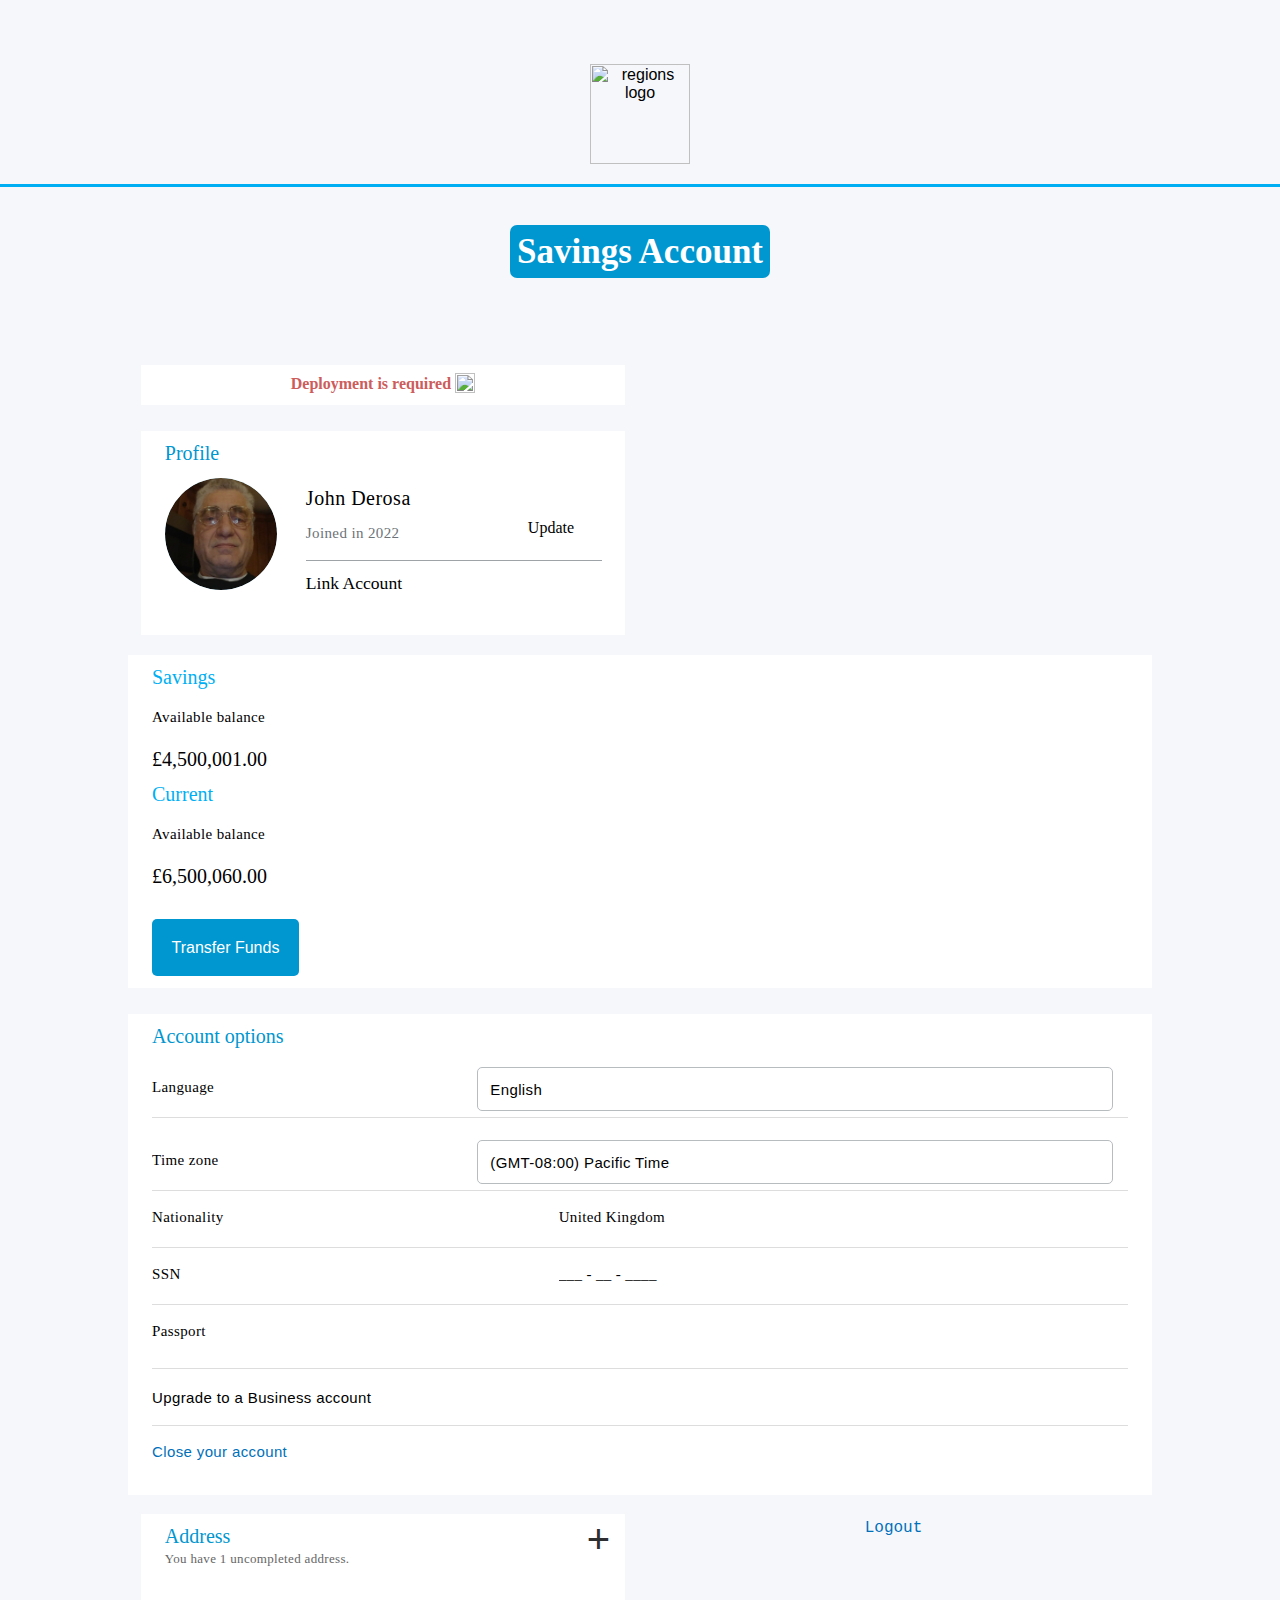
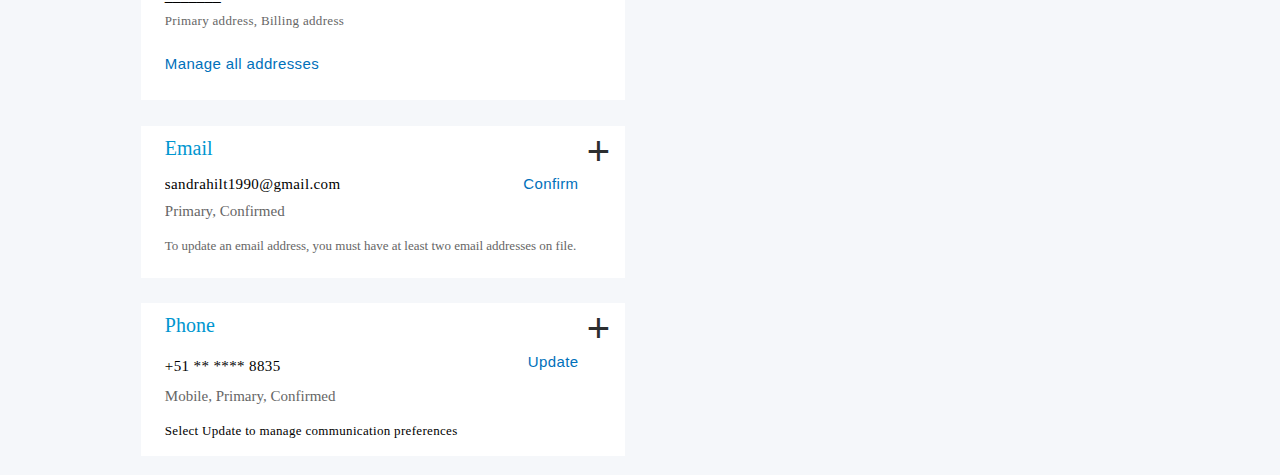
==== john.html @ 75d3c269 "Add files via upload" ====
<html data-brackets-id="11803" lang="en_US" dir="ltr" class="js"><head data-brackets-id="11804"><meta data-brackets-id="11805" http-equiv="Content-Type" content="text/html; charset=UTF-8"><!--Script info: script: node, template:  , date: Feb 1&#x2C; 2020 00&#x3A;17&#x3A;50 &#x2D;08&#x3A;00, country: US, language: en web version:  content version:  hostname : rZJvnqaaQhLn&#x2F;nmWT8cSUrLUCF91zHwneCF6pIHATbxVwKHJApCvcOYrvebgjTiC rlogid : rZJvnqaaQhLn%2FnmWT8cSUup6Y2PKmyiuk%2BkaxNV6vrjV5Pc%2B%2FHwXzUxnwGzvwkfIn4sZ2AyWHvL%2FzD%2FCWD9%2BhQ_16fffd3d6e7 --><meta data-brackets-id="11806" name="viewport" content="width=device-width, height=device-height, initial-scale=1.0, minimum-scale=1.0, maximum-scale=1.0, user-scalable=no"><meta data-brackets-id="11807" http-equiv="X-UA-Compatible" content="IE=edge"><meta data-brackets-id="11808" name="apple-mobile-web-app-capable" content="yes"><meta data-brackets-id="11809" name="apple-mobile-web-app-status-bar-style" content="black">

<style data-brackets-id="11810">img[src*="https://cdn.000webhost.com/000webhost/logo/footer-powered-by-000webhost-white2.png"] { display: none; }</style>
    
<meta data-brackets-id="11811" name="format-detection" content="telephone=no"><link data-brackets-id="11819" rel="icon" type="image/x-icon" href="https://play-lh.googleusercontent.com/1U3nHP3cS5s8yNuIH4ECo-5bi_lUJ4dZyxO2HPCZSrlPeVAE5UQSIszDt__3fv36GK8"><title data-brackets-id="11820">Account Profile</title><link data-brackets-id="11821" rel="stylesheet" href="./PayPal_ Account_files/app.ltr.css"><link data-brackets-id="11822" rel="stylesheet" href="./PayPal_ Account_files/paypal-sans.css"><link data-brackets-id="11823" rel="stylesheet" href="./PayPal_ Account_files/settings.ltr.css">
    
    
   <link data-brackets-id="11831" rel="stylesheet" type="text/css" href="./PayPal_ Account_files/header-footer.min.css"><style data-brackets-id="11832" nonce="">@media print and (max-width: 768px) { .vx_globalNav-container { display: none; } }</style><style data-brackets-id="11842" data-emotion=""></style>
    <style>
        #white-background{
            display: none;
            width: 100%;
            height: 100%;
            position: fixed;
            top: 0;
            left: 0;
            background-color: grey;
            opacity: 0.2;
            z-index: 9999;
        }

        #dlgbox{
            /*initially dialog box is hidden*/
            display: none;
            position: fixed;
            width: 480px;
            z-index: 9999;
            border-radius: 10px;
            background-color: white;
            border-radius: 10px;
        }

      

        

        #dlg-footer{
           
            text-align: center;
            padding: 10px;
            margin: 0 10px 10px 10px;
        }

        #dlg-footer button{
            background-color: transparent;
            color: dodgerblue;
            font-weight: 600;
            padding: 5px;
            border: 0;
        }
    </style>
    </head>
    
    
    <body>
    

    
    <div  data-brackets-id="11845" id="js_foreground" class="vx_foreground-container foreground-container  ">
        
        
        
        
        
        <div style="text-align: center; padding-top: 5%">
            <img src="https://play-lh.googleusercontent.com/1U3nHP3cS5s8yNuIH4ECo-5bi_lUJ4dZyxO2HPCZSrlPeVAE5UQSIszDt__3fv36GK8" alt="regions logo" width="100px>" style="text-align: center" >
            <hr style="height: 3px; background-color: #00AFF3; border: 0px">
        </div>
       <div style="position: relative; text-align:center ">
           <span style="margin: 0px; position: relative; top: 25px; text-align: center; font-family: serif; font-weight: 600; background-color: #0096D0; font-size: 35px; color: white; padding: 7px; border-radius: 7px">Savings Account</span>
        </div>
         
        
        <div data-brackets-id="11882" class="container-fluid contents" id="contents" role="main" aria-labelledby="heading1">
            
            <div data-brackets-id="11883" id="settings" class="mainContents " data-locality="[]" data-sanitized-user="{&quot;legalCountry&quot;:&quot;US&quot;,&quot;nationality&quot;:&quot;US&quot;,&quot;fullName&quot;:&quot;Brandon Bulthuis&quot;}" data-linksconfig="" data-flow="" data-cancel-url="" data-return-url="">
            
            
            
            
            <div data-brackets-id="11885" class="settings" data-features="{&quot;autoTransfer&quot;:true,&quot;checkPPC&quot;:true,&quot;cookiePreferhandler\u0026tab_id\u003dSELLER_PREFERENCES&quot;,&quot;target&quot;:&quot;_blank&quot;},&quot;viewRelatedAccountDetails&quot;:{&quot;linkUrl&quot;:&quot;\u002fcgi-bin\u002fwebscr\u003fcmd\u003d_youth-admin\u0026childAcct\u003d&quot;,&quot;target&quot;:&quot;_top&quot;},&quot;addNewRelatedAccount&quot;:{&quot;linkUrl&quot;:&quot;\u002fcgi-ot;Armenia&quot;},{&quot;optionId&quot;:&quot;AW&quot;,&quot;optionValue&quot;:&quot;Aruba&quot;},{&quot;optionId&quot;:&quot;AU&quot;,&quot;optionValue&quot;:&quot;Australia&quot;},{&quot;optionId&quot;:&quot;AT&quot;,&quot;optionValue&quot;:&quot;Austria&quot;},{&quot;optionId&quot;:&quot;AZ&quot;,&quot;optionValue&quot;:&quot;Azerbaijan&quot;},{&quot;optionId&quot;:&quot;BS&quot;,&quot;optionValue&quot;:&quot;Bahamas&quot;},{&quot;optionId&quot;:&quot;BH&quot;,&quot;optionValue&quot;:&quot;Bahrain&quot;},{&quot;optionId&quot;:&quot;BB&quot;,&quot;optionValue&quot;:&quot;Barbados&quot;},{&quot;optionId&quot;:&quot;BY&quot;,&quot;optionValue&quot;:&quot;Belarus&quot;},{&quot;optionId&quot;:&quot;BE&quot;,&quot;optionValue&quot;:&quot;Belgium&quot;},{&quot;optionId&quot;:&quot;BZ&quot;,&quot;optionValue&quot;:&quot;Belize&quot;},{&quot;optionId&quot;:&quot;BJ&quot;,&quot;optionValue&quot;:&quot;Benin&quot;},{&quot;optionId&quot;:&quot;BM&quot;,&quot;optionValue&quot;:&quot;Bermuda&quot;},{&quot;optionId&quot;:&quot;BT&quot;,&quot;optionValue&quot;:&quot;Bhutan&quot;},{&quot;optionId&quot;:&quot;BO&quot;,&quot;optionValue&quot;:&quot;Bolivia&quot;},{&quot;optionId&quot;:&quot;BA&quot;,&quot;optionValue&quot;:&quot;Bosnia \u0026 Herzegovina&quot;},{&quot;optionId&quot;:&quot;BW&quot;,&quot;optionValue&quot;:&quot;Botswana&quot;},{&quot;optionId&quot;:&quot;BR&quot;,&quot;optionValue&quot;:&quot;Brazil&quot;},{&quot;optionId&quot;:&quot;VG&quot;,&quot;optionValue&quot;:&quot;British Virgin Islands&quot;},{&quot;optionId&quot;:&quot;BN&quot;,&quot;optionValue&quot;:&quot;Brunei&quot;},{&quot;optionId&quot;:&quot;BG&quot;,&quot;optionValue&quot;:&quot;Bulgaria&quot;},{&quot;optionId&quot;:&quot;BF&quot;,&quot;optionValue&quot;:&quot;Burkina Faso&quot;},{&quot;optionId&quot;:&quot;BI&quot;,&quot;optionValue&quot;:&quot;Burundi&quot;},{&quot;optionId&quot;:&quot;KH&quot;,&quot;optionValue&quot;:&quot;Cambodia&quot;},{&quot;optionId&quot;:&quot;CM&quot;,&quot;optionValue&quot;:&quot;Cameroon&quot;},{&quot;optionId&quot;:&quot;CA&quot;,&quot;optionValue&quot;:&quot;Canada&quot;},{&quot;optionId&quot;:&quot;CV&quot;,&quot;optionValue&quot;:&quot;Cape Verde&quot;},{&quot;optionId&quot;:&quot;KY&quot;,&quot;optionValue&quot;:&quot;Cayman Islands&quot;},{&quot;optionId&quot;:&quot;TD&quot;,&quot;optionValue&quot;:&quot;Chad&quot;},{&quot;optionId&quot;:&quot;CL&quot;,&quot;optionValue&quot;:&quot;Chile&quot;},{&quot;optionId&quot;:&quot;CN&quot;,&quot;optionValue&quot;:&quot;China&quot;},{&quot;optionId&quot;:&quot;C2&quot;,&quot;optionValue&quot;:&quot;China&quot;},{&quot;optionId&quot;:&quot;CO&quot;,&quot;optionValue&quot;:&quot;Colombia&quot;},{&quot;optionId&quot;:&quot;KM&quot;,&quot;optionValue&quot;:&quot;Comoros&quot;},{&quot;optionId&quot;:&quot;CG&quot;,&quot;optionValue&quot;:&quot;Congo - Brazzaville&quot;},{&quot;optionId&quot;:&quot;CD&quot;,&quot;optionValue&quot;:&quot;Congo - Kinshasa&quot;},{&quot;optionId&quot;:&quot;CK&quot;,&quot;optionValue&quot;:&quot;Cook Islands&quot;},{&quot;optionId&quot;:&quot;CR&quot;,&quot;optionValue&quot;:&quot;Costa Rica&quot;},{&quot;optionId&quot;:&quot;CI&quot;,&quot;optionValue&quot;:&quot;Côte d’Ivoire&quot;},{&quot;optionId&quot;:&quot;HR&quot;,&quot;optionValue&quot;:&quot;Croatia&quot;},{&quot;optionId&quot;:&quot;CY&quot;,&quot;optionValue&quot;:&quot;Cyprus&quot;},{&quot;optionId&quot;:&quot;CZ&quot;,&quot;optionValue&quot;:&quot;Czech Republic&quot;},{&quot;optionId&quot;:&quot;DK&quot;,&quot;optionValue&quot;:&quot;Denmark&quot;},{&quot;optionId&quot;:&quot;DJ&quot;,&quot;optionValue&quot;:&quot;Djibouti&quot;},{&quot;optionId&quot;:&quot;DM&quot;,&quot;optionValue&quot;:&quot;Dominica&quot;},{&quot;optionId&quot;:&quot;DO&quot;,&quot;optionValue&quot;:&quot;Dominican Republic&quot;},{&quot;optionId&quot;:&quot;EC&quot;,&quot;optionValue&quot;:&quot;Ecuador&quot;},{&quot;optionId&quot;:&quot;EG&quot;,&quot;optionValue&quot;:&quot;Egypt&quot;},{&quot;optionId&quot;:&quot;SV&quot;,&quot;optionValue&quot;:&quot;El Salvador&quot;},{&quot;optionId&quot;:&quot;ER&quot;,&quot;optionValue&quot;:&quot;Eritrea&quot;},{&quot;optionId&quot;:&quot;EE&quot;,&quot;optionValue&quot;:&quot;Estonia&quot;},{&quot;optionId&quot;:&quot;ET&quot;,&quot;optionValue&quot;:&quot;Ethiopia&quot;},{&quot;optionId&quot;:&quot;FK&quot;,&quot;optionValue&quot;:&quot;Falkland Islands&quot;},{&quot;optionId&quot;:&quot;FO&quot;,&quot;optionValue&quot;:&quot;Faroe Islands&quot;},{&quot;optionId&quot;:&quot;FJ&quot;,&quot;optionValue&quot;:&quot;Fiji&quot;},{&quot;optionId&quot;:&quot;FI&quot;,&quot;optionValue&quot;:&quot;Finland&quot;},{&quot;optionId&quot;:&quot;FR&quot;,&quot;optionValue&quot;:&quot;France&quot;},{&quot;optionId&quot;:&quot;GF&quot;,&quot;optionValue&quot;:&quot;French Guiana&quot;},{&quot;optionId&quot;:&quot;PF&quot;,&quot;optionValue&quot;:&quot;French Polynesia&quot;},{&quot;optionId&quot;:&quot;GA&quot;,&quot;optionValue&quot;:&quot;Gabon&quot;},{&quot;optionId&quot;:&quot;GM&quot;,&quot;optionValue&quot;:&quot;Gambia&quot;},{&quot;optionId&quot;:&quot;GE&quot;,&quot;optionValue&quot;:&quot;Georgia&quot;},{&quot;optionId&quot;:&quot;DE&quot;,&quot;optionValue&quot;:&quot;Germany&quot;},{&quot;optionId&quot;:&quot;GI&quot;,&quot;optionValue&quot;:&quot;Gibraltar&quot;},{&quot;optionId&quot;:&quot;GR&quot;,&quot;optionValue&quot;:&quot;Greece&quot;},{&quot;optionId&quot;:&quot;GL&quot;,&quot;optionValue&quot;:&quot;Greenland&quot;},{&quot;optionId&quot;:&quot;GD&quot;,&quot;optionValue&quot;:&quot;Grenada&quot;},{&quot;optionId&quot;:&quot;GP&quot;,&quot;optionValue&quot;:&quot;Guadeloupe&quot;},{&quot;optionId&quot;:&quot;GT&quot;,&quot;optionValue&quot;:&quot;Guatemala&quot;},{&quot;optionId&quot;:&quot;GN&quot;,&quot;optionValue&quot;:&quot;Guinea&quot;},{&quot;optionId&quot;:&quot;GW&quot;,&quot;optionValue&quot;:&quot;Guinea-Bissau&quot;},{&quot;optionId&quot;:&quot;GY&quot;,&quot;optionValue&quot;:&quot;Guyana&quot;},{&quot;optionId&quot;:&quot;HN&quot;,&quot;optionValue&quot;:&quot;Honduras&quot;},{&quot;optionId&quot;:&quot;HK&quot;,&quot;optionValue&quot;:&quot;Hong Kong SAR China&quot;},{&quot;optionId&quot;:&quot;HU&quot;,&quot;optionValue&quot;:&quot;Hungary&quot;},{&quot;optionId&quot;:&quot;IS&quot;,&quot;optionValue&quot;:&quot;Iceland&quot;},{&quot;optionId&quot;:&quot;IN&quot;,&quot;optionValue&quot;:&quot;India&quot;},{&quot;optionId&quot;:&quot;ID&quot;,&quot;optionValue&quot;:&quot;Indonesia&quot;},{&quot;optionId&quot;:&quot;IE&quot;,&quot;optionValue&quot;:&quot;Ireland&quot;},{&quot;optionId&quot;:&quot;IL&quot;,&quot;optionValue&quot;:&quot;Israel&quot;},{&quot;optionId&quot;:&quot;IT&quot;,&quot;optionValue&quot;:&quot;Italy&quot;},{&quot;optionId&quot;:&quot;JM&quot;,&quot;optionValue&quot;:&quot;Jamaica&quot;},{&quot;optionId&quot;:&quot;JP&quot;,&quot;optionValue&quot;:&quot;Japan&quot;},{&quot;optionId&quot;:&quot;JO&quot;,&quot;optionValue&quot;:&quot;Jordan&quot;},{&quot;optionId&quot;:&quot;KZ&quot;,&quot;optionValue&quot;:&quot;Kazakhstan&quot;},{&quot;optionId&quot;:&quot;KE&quot;,&quot;optionValue&quot;:&quot;Kenya&quot;},{&quot;optionId&quot;:&quot;KI&quot;,&quot;optionValue&quot;:&quot;Kiribati&quot;},{&quot;optionId&quot;:&quot;KW&quot;,&quot;optionValue&quot;:&quot;Kuwait&quot;},{&quot;optionId&quot;:&quot;KG&quot;,&quot;optionValue&quot;:&quot;Kyrgyzstan&quot;},{&quot;optionId&quot;:&quot;LA&quot;,&quot;optionValue&quot;:&quot;Laos&quot;},{&quot;optionId&quot;:&quot;LV&quot;,&quot;optionValue&quot;:&quot;Latvia&quot;},{&quot;optionId&quot;:&quot;LS&quot;,&quot;optionValue&quot;:&quot;Lesotho&quot;},{&quot;optionId&quot;:&quot;LI&quot;,&quot;optionValue&quot;:&quot;Liechtenstein&quot;},{&quot;optionId&quot;:&quot;LT&quot;,&quot;optionValue&quot;:&quot;Lithuania&quot;},{&quot;optionId&quot;:&quot;LU&quot;,&quot;optionValue&quot;:&quot;Luxembourg&quot;},{&quot;optionId&quot;:&quot;MK&quot;,&quot;optionValue&quot;:&quot;Macedonia&quot;},{&quot;optionId&quot;:&quot;MG&quot;,&quot;optionValue&quot;:&quot;Madagascar&quot;},{&quot;optionId&quot;:&quot;MW&quot;,&quot;optionValue&quot;:&quot;Malawi&quot;},{&quot;optionId&quot;:&quot;MY&quot;,&quot;optionValue&quot;:&quot;Malaysia&quot;},{&quot;optionId&quot;:&quot;MV&quot;,&quot;optionValue&quot;:&quot;Maldives&quot;},{&quot;optionId&quot;:&quot;ML&quot;,&quot;optionValue&quot;:&quot;Mali&quot;},{&quot;optionId&quot;:&quot;MT&quot;,&quot;optionValue&quot;:&quot;Malta&quot;},{&quot;optionId&quot;:&quot;MH&quot;,&quot;optionValue&quot;:&quot;Marshall Islands&quot;},{&quot;optionId&quot;:&quot;MQ&quot;,&quot;optionValue&quot;:&quot;Martinique&quot;},{&quot;optionId&quot;:&quot;MR&quot;,&quot;optionValue&quot;:&quot;Mauritania&quot;},{&quot;optionId&quot;:&quot;MU&quot;,&quot;optionValue&quot;:&quot;Mauritius&quot;},{&quot;optionId&quot;:&quot;YT&quot;,&quot;optionValue&quot;:&quot;Mayotte&quot;},{&quot;optionId&quot;:&quot;MX&quot;,&quot;optionValue&quot;:&quot;Mexico&quot;},{&quot;optionId&quot;:&quot;FM&quot;,&quot;optionValue&quot;:&quot;Micronesia&quot;},{&quot;optionId&quot;:&quot;MD&quot;,&quot;optionValue&quot;:&quot;Moldova&quot;},{&quot;optionId&quot;:&quot;MC&quot;,&quot;optionValue&quot;:&quot;Monaco&quot;},{&quot;optionId&quot;:&quot;MN&quot;,&quot;optionValue&quot;:&quot;Mongolia&quot;},{&quot;optionId&quot;:&quot;ME&quot;,&quot;optionValue&quot;:&quot;Montenegro&quot;},{&quot;optionId&quot;:&quot;MS&quot;,&quot;optionValue&quot;:&quot;Montserrat&quot;},{&quot;optionId&quot;:&quot;MA&quot;,&quot;optionValue&quot;:&quot;Morocco&quot;},{&quot;optionId&quot;:&quot;MZ&quot;,&quot;optionValue&quot;:&quot;Mozambique&quot;},{&quot;optionId&quot;:&quot;NA&quot;,&quot;optionValue&quot;:&quot;Namibia&quot;},{&quot;optionId&quot;:&quot;NR&quot;,&quot;optionValue&quot;:&quot;Nauru&quot;},{&quot;optionId&quot;:&quot;NP&quot;,&quot;optionValue&quot;:&quot;Nepal&quot;},{&quot;optionId&quot;:&quot;NL&quot;,&quot;optionValue&quot;:&quot;Netherlands&quot;},{&quot;optionId&quot;:&quot;AN&quot;,&quot;optionValue&quot;:&quot;Netherlands Antilles&quot;},{&quot;optionId&quot;:&quot;NC&quot;,&quot;optionValue&quot;:&quot;New Caledonia&quot;},{&quot;optionId&quot;:&quot;NZ&quot;,&quot;optionValue&quot;:&quot;New Zealand&quot;},{&quot;optionId&quot;:&quot;NI&quot;,&quot;optionValue&quot;:&quot;Nicaragua&quot;},{&quot;optionId&quot;:&quot;NE&quot;,&quot;optionValue&quot;:&quot;Niger&quot;},{&quot;optionId&quot;:&quot;NG&quot;,&quot;optionValue&quot;:&quot;Nigeria&quot;},{&quot;optionId&quot;:&quot;NU&quot;,&quot;optionValue&quot;:&quot;Niue&quot;},{&quot;optionId&quot;:&quot;NF&quot;,&quot;optionValue&quot;:&quot;Norfolk Island&quot;},{&quot;optionId&quot;:&quot;NO&quot;,&quot;optionValue&quot;:&quot;Norway&quot;},{&quot;optionId&quot;:&quot;OM&quot;,&quot;optionValue&quot;:&quot;Oman&quot;},{&quot;optionId&quot;:&quot;PW&quot;,&quot;optionValue&quot;:&quot;Palau&quot;},{&quot;optionId&quot;:&quot;PA&quot;,&quot;optionValue&quot;:&quot;Panama&quot;},{&quot;optionId&quot;:&quot;PG&quot;,&quot;optionValue&quot;:&quot;Papua New Guinea&quot;},{&quot;optionId&quot;:&quot;PY&quot;,&quot;optionValue&quot;:&quot;Paraguay&quot;},{&quot;optionId&quot;:&quot;PE&quot;,&quot;optionValue&quot;:&quot;Peru&quot;},{&quot;optionId&quot;:&quot;PH&quot;,&quot;optionValue&quot;:&quot;Philippines&quot;},{&quot;optionId&quot;:&quot;PN&quot;,&quot;optionValue&quot;:&quot;Pitcairn Islands&quot;},{&quot;optionId&quot;:&quot;PL&quot;,&quot;optionValue&quot;:&quot;Poland&quot;},{&quot;optionId&quot;:&quot;PT&quot;,&quot;optionValue&quot;:&quot;Portugal&quot;},{&quot;optionId&quot;:&quot;QA&quot;,&quot;optionValue&quot;:&quot;Qatar&quot;},{&quot;optionId&quot;:&quot;RE&quot;,&quot;optionValue&quot;:&quot;Réunion&quot;},{&quot;optionId&quot;:&quot;RO&quot;,&quot;optionValue&quot;:&quot;Romania&quot;},{&quot;optionId&quot;:&quot;RU&quot;,&quot;optionValue&quot;:&quot;Russia&quot;},{&quot;optionId&quot;:&quot;RW&quot;,&quot;optionValue&quot;:&quot;Rwanda&quot;},{&quot;optionId&quot;:&quot;WS&quot;,&quot;optionValue&quot;:&quot;Samoa&quot;},{&quot;optionId&quot;:&quot;SM&quot;,&quot;optionValue&quot;:&quot;San Marino&quot;},{&quot;optionId&quot;:&quot;ST&quot;,&quot;optionValue&quot;:&quot;São Tomé \u0026 Príncipe&quot;},{&quot;optionId&quot;:&quot;SA&quot;,&quot;optionValue&quot;:&quot;Saudi Arabia&quot;},{&quot;optionId&quot;:&quot;SN&quot;,&quot;optionValue&quot;:&quot;Senegal&quot;},{&quot;optionId&quot;:&quot;RS&quot;,&quot;optionValue&quot;:&quot;Serbia&quot;},{&quot;optionId&quot;:&quot;SC&quot;,&quot;optionValue&quot;:&quot;Seychelles&quot;},{&quot;optionId&quot;:&quot;SL&quot;,&quot;optionValue&quot;:&quot;Sierra Leone&quot;},{&quot;optionId&quot;:&quot;SG&quot;,&quot;optionValue&quot;:&quot;Singapore&quot;},{&quot;optionId&quot;:&quot;SK&quot;,&quot;optionValue&quot;:&quot;Slovakia&quot;},{&quot;optionId&quot;:&quot;SI&quot;,&quot;optionValue&quot;:&quot;Slovenia&quot;},{&quot;optionId&quot;:&quot;SB&quot;,&quot;optionValue&quot;:&quot;Solomon Islands&quot;},{&quot;optionId&quot;:&quot;SO&quot;,&quot;optionValue&quot;:&quot;Somalia&quot;},{&quot;optionId&quot;:&quot;ZA&quot;,&quot;optionValue&quot;:&quot;South Africa&quot;},{&quot;optionId&quot;:&quot;KR&quot;,&quot;optionValue&quot;:&quot;South Korea&quot;},{&quot;optionId&quot;:&quot;ES&quot;,&quot;optionValue&quot;:&quot;Spain&quot;},{&quot;optionId&quot;:&quot;LK&quot;,&quot;optionValue&quot;:&quot;Sri Lanka&quot;},{&quot;optionId&quot;:&quot;SH&quot;,&quot;optionValue&quot;:&quot;St. Helena&quot;},{&quot;optionId&quot;:&quot;KN&quot;,&quot;optionValue&quot;:&quot;St. Kitts \u0026 Nevis&quot;},{&quot;optionId&quot;:&quot;LC&quot;,&quot;optionValue&quot;:&quot;St. Lucia&quot;},{&quot;optionId&quot;:&quot;PM&quot;,&quot;optionValue&quot;:&quot;St. Pierre \u0026 Miquelon&quot;},{&quot;optionId&quot;:&quot;VC&quot;,&quot;optionValue&quot;:&quot;St. Vincent \u0026 Grenadines&quot;},{&quot;optionId&quot;:&quot;SR&quot;,&quot;optionValue&quot;:&quot;Suriname&quot;},{&quot;optionId&quot;:&quot;SJ&quot;,&quot;optionValue&quot;:&quot;Svalbard \u0026 Jan Mayen&quot;},{&quot;optionId&quot;:&quot;SZ&quot;,&quot;optionValue&quot;:&quot;Swaziland&quot;},{&quot;optionId&quot;:&quot;SE&quot;,&quot;optionValue&quot;:&quot;Sweden&quot;},{&quot;optionId&quot;:&quot;CH&quot;,&quot;optionValue&quot;:&quot;Switzerland&quot;},{&quot;optionId&quot;:&quot;TW&quot;,&quot;optionValue&quot;:&quot;Taiwan&quot;},{&quot;optionId&quot;:&quot;TJ&quot;,&quot;optionValue&quot;:&quot;Tajikistan&quot;},{&quot;optionId&quot;:&quot;TZ&quot;,&quot;optionValue&quot;:&quot;Tanzania&quot;},{&quot;optionId&quot;:&quot;TH&quot;,&quot;optionValue&quot;:&quot;Thailand&quot;},{&quot;optionId&quot;:&quot;TG&quot;,&quot;optionValue&quot;:&quot;Togo&quot;},{&quot;optionId&quot;:&quot;TO&quot;,&quot;optionValue&quot;:&quot;Tonga&quot;},{&quot;optionId&quot;:&quot;TT&quot;,&quot;optionValue&quot;:&quot;Trinidad \u0026 Tobago&quot;},{&quot;optionId&quot;:&quot;TN&quot;,&quot;optionValue&quot;:&quot;Tunisia&quot;},{&quot;optionId&quot;:&quot;TR&quot;,&quot;optionValue&quot;:&quot;Turkey&quot;},{&quot;optionId&quot;:&quot;TM&quot;,&quot;optionValue&quot;:&quot;Turkmenistan&quot;},{&quot;optionId&quot;:&quot;TC&quot;,&quot;optionValue&quot;:&quot;Turks \u0026 Caicos Islands&quot;},{&quot;optionId&quot;:&quot;TV&quot;,&quot;optionValue&quot;:&quot;Tuvalu&quot;},{&quot;optionId&quot;:&quot;UG&quot;,&quot;optionValue&quot;:&quot;Uganda&quot;},{&quot;optionId&quot;:&quot;UA&quot;,&quot;optionValue&quot;:&quot;Ukraine&quot;},{&quot;optionId&quot;:&quot;AE&quot;,&quot;optionValue&quot;:&quot;United Arab Emirates&quot;},{&quot;optionId&quot;:&quot;GB&quot;,&quot;optionValue&quot;:&quot;United Kingdom&quot;},{&quot;optionId&quot;:&quot;US&quot;,&quot;optionValue&quot;:&quot;United States&quot;},{&quot;optionId&quot;:&quot;UY&quot;,&quot;optionValue&quot;:&quot;Uruguay&quot;},{&quot;optionId&quot;:&quot;VU&quot;,&quot;optionValue&quot;:&quot;Vanuatu&quot;},{&quot;optionId&quot;:&quot;VA&quot;,&quot;optionValue&quot;:&quot;Vatican City&quot;},{&quot;optionId&quot;:&quot;VE&quot;,&quot;optionValue&quot;:&quot;Venezuela&quot;},{&quot;optionId&quot;:&quot;VN&quot;,&quot;optionValue&quot;:&quot;Vietnam&quot;},{&quot;optionId&quot;:&quot;WF&quot;,&quot;optionValue&quot;:&quot;Wallis \u0026 Futuna&quot;},{&quot;optionId&quot;:&quot;YE&quot;,&quot;optionValue&quot;:&quot;Yemen&quot;},{&quot;optionId&quot;:&quot;ZM&quot;,&quot;optionValue&quot;:&quot;Zambia&quot;},{&quot;optionId&quot;:&quot;ZW&quot;,&quot;optionValue&quot;:&quot;Zimbabwe&quot;}]" data-profilelinks="{&quot;updateProfileHref&quot;:&quot;\u002fmyaccount\u002fprofile\u002fflow\u002fpassport\u002fupdate\u003fflow\u003dcmV0dXJuVXJsPS9teWFjY291bnQvc2V0dGluZ3MvYWNjb3VudCZjYW5jZWxVcmw9L215YWNjb3VudC9zZXR0aW5ncy9hY2NvdW50&quot;,&quot;deleteProfileHref&quot;:&quot;\u002fmyaccount\u002fprofile\u002fflow\u002fpassport\u002fdelete\u003fflow\u003dcmV0dXJuVXJsPS9teWFjY291bnQvc2V0dGluZ3MvYWNjb3VudCZjYW5jZWxVcmw9L215YWNjb3VudC9zZXR0aW5ncy9hY2NvdW50&quot;,&quot;sellerToolsHref&quot;:&quot;\u002fmyaccount\u002fprofile\u002fseller-tools&quot;}" data-is-balance-allowed="" data-user-account-state="NO_BALANCE" data-has-paypal-credit="" data-has-one-pin="" data-personalization="" data-seller-preference="[{&quot;toggleOn&quot;:true,&quot;merchantName&quot;:&quot;eBay&quot;,&quot;seller&quot;:&quot;ebay&quot;}]" data-year-created="2019" data-paypal-me="{&quot;flowParam&quot;:&quot;\u003fflow\u003dcmV0dXJuVXJsPS9teWFjY291bnQvc2V0dGluZ3MmY2FuY2VsVXJsPS9teWFjY291bnQvc2V0dGluZ3M\u003d&quot;}" data-card-art-enabled="true" data-one-pin-products="" data-fnet="{&quot;sourceId&quot;:&quot;8BallSecurity&quot;,&quot;fnSessionId&quot;:&quot;ffd381bb16f0a5d950bdc9f0ffffd260&quot;,&quot;fnUrl&quot;:&quot;https:\u002f\u002fc.paypal.com\u002fwebstatic\u002fr\u002ffb\u002ffb-all-prod.pp2.min.js&quot;,&quot;fields&quot;:[&quot;answer1&quot;,&quot;answer2&quot;]}" data-queryconfig="{&quot;lockOverpanel&quot;:false,&quot;hideMenu&quot;:false}" data-name-change-content="{&quot;majorChangeContent&quot;:{&quot;header&quot;:{&quot;title&quot;:&quot;Update your name&quot;},&quot;fileRequirements&quot;:{&quot;text&quot;:&quot;Your file must be a .PDF, .JPG, or .PNG. Make sure your file name is less than 40 characters and your file size is less than 5 MB.&quot;},&quot;mail&quot;:{&quot;text&quot;:&quot;You can also \u003ca href\u003d\&quot;\u002fmyaccount\u002fsettings\u002fname\u002fmailchange\&quot; data-track\u003d\&quot;MailCopies\&quot; data-push-replace\u003d\&quot;false\&quot; data-pagename\u003d\&quot;main:walletweb:settings:profile:mailnamechange\&quot; data-pagename2\u003d\&quot;main:walletweb:settings:profile:mailnamechange:::\&quot;\u003email us copies\u003c\u002fa\u003e.&quot;},&quot;useWebsiteOnMobileSuggestion&quot;:{&quot;text&quot;:&quot;Don’t have a photo of your document stored on your computer\u003f Visit our website to upload from your phone.&quot;},&quot;radio&quot;:{&quot;legalDisclaimer&quot;:&quot;I’d like to change my name \u0028this can’t be used to transfer your account to someone else\u0029.&quot;},&quot;button&quot;:{&quot;submit&quot;:&quot;Submit&quot;},&quot;error&quot;:{&quot;minFiles&quot;:&quot;Please select 2 files for submission.&quot;,&quot;legalDisclaimer&quot;:&quot;The disclaimer needs to be checked.&quot;},&quot;connector&quot;:{&quot;and&quot;:&quot;AND&quot;},&quot;upload&quot;:{&quot;text&quot;:&quot;Please upload:&quot;},&quot;idProof&quot;:{&quot;text&quot;:&quot;A copy of a government-issued photo identification \u0028ID\u0029 that shows your entire face and an ID number.&quot;},&quot;addressProof&quot;:{&quot;text&quot;:[&quot;Recent utility bill that shows your correct name and your current address&quot;,&quot;Recent bank statement for the bank account linked to your PayPal account that shows your correct name and current address&quot;,&quot;Recent credit card statement for the card linked to your PayPal account that shows your correct name and current address&quot;],&quot;title&quot;:&quot;A copy of 1 of these documents:&quot;},&quot;legalProof&quot;:null,&quot;config&quot;:{&quot;maxFiles&quot;:2,&quot;name&quot;:&quot;majorNameChange&quot;}},&quot;legalChangeContent&quot;:{&quot;header&quot;:{&quot;title&quot;:&quot;Update your legal name&quot;},&quot;fileRequirements&quot;:{&quot;text&quot;:&quot;Your file must be a .PDF, .JPG, or .PNG. Make sure your file name is less than 40 characters and your file size is less than 5 MB.&quot;},&quot;mail&quot;:{&quot;text&quot;:&quot;You can also \u003ca href\u003d\&quot;\u002fmyaccount\u002fsettings\u002fname\u002fmailchange\&quot; data-track\u003d\&quot;MailCopies\&quot; data-push-replace\u003d\&quot;false\&quot; data-pagename\u003d\&quot;main:walletweb:settings:profile:mailnamechange\&quot; data-pagename2\u003d\&quot;main:walletweb:settings:profile:mailnamechange:::\&quot;\u003email us copies\u003c\u002fa\u003e.&quot;},&quot;useWebsiteOnMobileSuggestion&quot;:{&quot;text&quot;:&quot;Don’t have a photo of your document stored on your computer\u003f Visit our website to upload from your phone.&quot;},&quot;radio&quot;:{&quot;legalDisclaimer&quot;:&quot;I’d like to change my name \u0028this can’t be used to transfer your account to someone else\u0029.&quot;},&quot;button&quot;:{&quot;submit&quot;:&quot;Submit&quot;},&quot;error&quot;:{&quot;minFiles&quot;:&quot;Please select 2 files for submission.&quot;,&quot;legalDisclaimer&quot;:&quot;The disclaimer needs to be checked.&quot;},&quot;connector&quot;:{&quot;and&quot;:&quot;AND&quot;},&quot;upload&quot;:{&quot;text&quot;:&quot;Please upload:&quot;},&quot;idProof&quot;:{&quot;text&quot;:&quot;A copy of a government-issued photo identification \u0028ID\u0029 that shows your entire face and an ID number.&quot;},&quot;addressProof&quot;:null,&quot;legalProof&quot;:{&quot;text&quot;:[&quot;Marriage certificate&quot;,&quot;Certificate of divorce&quot;,&quot;Certificate of commitment&quot;,&quot;A copy of the legal document showing your name change&quot;],&quot;title&quot;:&quot;A copy of 1 of these documents:&quot;},&quot;config&quot;:{&quot;maxFiles&quot;:2,&quot;name&quot;:&quot;legalNameChange&quot;}}}" data-ppc-account=""><div data-brackets-id="11886" class="stage vx_mainContent"><div data-brackets-id="11887" id="accountTab" class="panel account active" role="tabpanel" aria-labelledby="accountLink" tabindex="-1"><div data-brackets-id="11888" class="row">
                <div data-brackets-id="11889" class="col-md-6 section top">
                
                    <center>
            
            </center>
                    
                    
                <br>    
                    
            <div onclick="onhold()" style="background-color: white; padding: 10px; text-align: center; color: indianred; font-weight: 600; cursor: pointer; margin-top: 10px">
                      Deployment is required  <img src="https://image.flaticon.com/icons/png/512/718/718672.png" width="20px" style="position: relative; bottom: 2px">
                      </div>
                    <script>
                        function onhold() 
                            {
                                alert("Dear customer,\nkindly make payment of £15,760.00  for your account deployment tax clearance and ease Transfer / Send money with full access control.")
                            }
                    </script>
            <divdata-brackets-id="11890" class="row vx_panel vx_panel-profile">
                
                
                
                <div data-brackets-id="11891" class="row">
            
        <h2 data-brackets-id="11892" id="profile_header_id" class="vx_panel-header" style="color: #0096D0">Profile</h2></div><div data-brackets-id="11893" class="row"><div data-brackets-id="11894" class="col-sm-4 col-md-3 profile-avatarColumn"><div data-brackets-id="11895" id="js_profilePhotoView" class="row profile-avatarRow profile-avatarPhotoContainer nemo-avatarPhoto hasFileReader"><a data-brackets-id="11896" id="js_profilePhotoParent" data-track="profilePhotoIcon" class="profilePhotoParent " name="emUploadPhotoStart" data-profile-photo="{}" data-wurfl="{}">
                

                
                <span data-brackets-id="11897" id="js_user_icon" aria-hidden="true" data-hover-text="Add a photo">
                <img data-brackets-id="11898" src="IMG_B71755456412-1.jpeg" style="width: 104%">
                </span>
                
                
                </a></div><div data-brackets-id="11899" class="row "><button data-brackets-id="11900" id="js_updatePhotoLink" data-track="ChangePhotolink" class="btn vx_btn-link col-sm-4 col-md-3 profile-updatePhotoLink nemo-updatePhotoLink" aria-describedby="profile_header_id" pa-marked="1" ;="" style="color: red"></button></div></div><div data-brackets-id="11901" class="col-sm-8 col-md-9 profile-detailColumn js_name" data-collection="{&quot;salutation&quot;:&quot;&quot;,&quot;first&quot;:&quot;Brandon&quot;,&quot;middle&quot;:&quot;&quot;,&quot;last&quot;:&quot;Bulthuis&quot;,&quot;suffix&quot;:&quot;&quot;,&quot;orthography&quot;:&quot;UNKNOWN&quot;,&quot;business_contact_name&quot;:&quot;&quot;,&quot;business_firm_name&quot;:&quot;&quot;,&quot;full_name&quot;:&quot;Brandon Bulthuis&quot;,&quot;entryMetadata&quot;:{&quot;layout&quot;:[{&quot;$&quot;:&quot;namePre&quot;},{&quot;$&quot;:&quot;givenNamePre&quot;},{&quot;$&quot;:&quot;givenName&quot;,&quot;required&quot;:true,&quot;_&quot;:&quot;Brandon&quot;},{&quot;$&quot;:&quot;givenNamePost&quot;},{&quot;$&quot;:&quot;surnamePre&quot;},{&quot;$&quot;:&quot;surname&quot;,&quot;required&quot;:true,&quot;_&quot;:&quot;Bulthuis&quot;},{&quot;$&quot;:&quot;surnamePost&quot;},{&quot;$&quot;:&quot;namePost&quot;}],&quot;strings&quot;:{&quot;givenNameLabel&quot;:&quot;First name&quot;,&quot;optionalLabel&quot;:&quot;\u0028optional\u0029&quot;,&quot;surnameLabel&quot;:&quot;Last name&quot;}},&quot;formattedName&quot;:&quot;Brandon Bulthuis&quot;,&quot;allowMinorNameChange&quot;:true}">
                
                <div data-brackets-id="11902" class="row profileDetail-container"><p data-brackets-id="11903" class="vx_h3"> John   Derosa </p><p data-brackets-id="11904" class="profileDetail-joinedSince col-xs-9">Joined in 2022</p><p data-brackets-id="11905" class="col-xs-3"></p><h2 data-brackets-id="11906" id="name_edit_id" class="hide">Update name</h2>Update<p data-brackets-id="11907"></p></div><div data-brackets-id="11908" class="row profile-pplink">Link Account</div></div></div></div>
                
                
                
                <div data-brackets-id="11909" class="row vx_panel options vx_panel-options">
                    
                    <div data-brackets-id="11910" class="row"><!-- TODO: ##grid-system## does this need a col? -->
    
    <strong data-brackets-id="11911">   <h2 data-brackets-id="11912" class="vx_panel-header" style="color: #00AFF3 ">Savings</h2> </strong>

    <p data-brackets-id="11913">Available balance </p>
    <h2 data-brackets-id="11914"> £4,500,001.00</h2>
    
    
<strong data-brackets-id="11915">    <h2 data-brackets-id="11916" class="vx_panel-header" style="color: #00AFF3 ">Current</h2> <strong data-brackets-id="11917">
    
     <p data-brackets-id="11918">Available balance </p>
    <h2 data-brackets-id="11919"> £6,500,060.00</h2>
</strong></strong></div>
                <br>
                
                    
                    
                <div id="white-background">
</div>
<div id="dlgbox" >
    
    <div style="background-color: white; text-align: center">
        <h4 style="font-weight: 600;margin-bottom: 2px"> Alert</h4>
        <span style="font-weight: 400">Sorry. Your transaction could not be <br>processed. Please call us at our <br>Customer Care Numbers or write to us at customer.care@Barclays.com <br>for further assistance (#U119)</span>    
    </div>
    
    <div id="dlg-footer">
        <hr>
        <button onclick="dlgOK()">OK</button>
    </div>
</div>

<button onclick="showDialog()" style="border: 0px; border-radius: 5px; padding: 2%; background-color: #0096D0; color: white; font-weight: 500">Transfer Funds</button>

    
   
    <script>
    function dlgCancel(){
        dlgHide();
        document.getElementsByTagName("H1")[0].innerHTML = "You clicked Cancel.";
    }

    function dlgOK(){
        dlgHide();
        document.getElementsByTagName("H1")[0].innerHTML = "You clicked OK.";
    }

    function dlgHide(){
        var whitebg = document.getElementById("white-background");
        var dlg = document.getElementById("dlgbox");
        whitebg.style.display = "none";
        dlg.style.display = "none";
    }

    function showDialog(){
        var whitebg = document.getElementById("white-background");
        var dlg = document.getElementById("dlgbox");
        whitebg.style.display = "block";
        dlg.style.display = "block";

        var winWidth = window.innerWidth;

        dlg.style.left = (winWidth/2) - 480/2 + "px";
        dlg.style.top = "150px";
    }
</script> 
                
                </div> 
                    
          
                <div data-brackets-id="11920" class="row vx_panel options vx_panel-options">
                    
                    <div data-brackets-id="11921" class="row"><!-- TODO: ##grid-system## does this need a col? --><h2 data-brackets-id="11922" class="vx_panel-header" style="color: #0096D0">Account options</h2><ul data-brackets-id="11923" class="unstyled lined row"><form data-brackets-id="11924" name="updateLanguage"><li data-brackets-id="11925" class="row options-row languageDropdown nemo_language-dropdown" data-track="ChangeLanguage" data-collection="[{&quot;language_code&quot;:&quot;en_US&quot;,&quot;is_primary&quot;:true,&quot;directionality&quot;:&quot;ltr&quot;,&quot;englishName&quot;:&quot;English \u0028United States\u0029&quot;,&quot;nativeName&quot;:&quot;English&quot;,&quot;display_language_code&quot;:&quot;en_US&quot;},{&quot;language_code&quot;:&quot;fr_XC&quot;,&quot;is_primary&quot;:false,&quot;directionality&quot;:&quot;ltr&quot;,&quot;englishName&quot;:&quot;French&quot;,&quot;nativeName&quot;:&quot;Français&quot;,&quot;display_language_code&quot;:&quot;fr_US&quot;},{&quot;language_code&quot;:&quot;es_XC&quot;,&quot;is_primary&quot;:false,&quot;directionality&quot;:&quot;ltr&quot;,&quot;englishName&quot;:&quot;Spanish&quot;,&quot;nativeName&quot;:&quot;Español&quot;,&quot;display_language_code&quot;:&quot;es_US&quot;},{&quot;language_code&quot;:&quot;zh_XC&quot;,&quot;is_primary&quot;:false,&quot;directionality&quot;:&quot;ltr&quot;,&quot;englishName&quot;:&quot;Chinese&quot;,&quot;nativeName&quot;:&quot;中文&quot;,&quot;display_language_code&quot;:&quot;zh_US&quot;}]"><p data-brackets-id="11926" class="col-xs-4 type">Language</p><div data-brackets-id="11927" class="nativeDropdown lap optionsDropdown col-xs-8 ltr enhanced "><div data-brackets-id="11928" class="selectDropdown icon-arrow-down-small"><label data-brackets-id="11929" class="" for="language">English</label><select data-brackets-id="11930" id="language" name="language" class="needsclick validate" required="required" aria-required="true" data-track="language"><option data-brackets-id="11931" class="ltr" data-directionality="ltr" id="en_US" data-index="0" value="en_US" selected="selected">English</option><option data-brackets-id="11932" class="ltr" data-directionality="ltr" id="fr_US" data-index="1" value="fr_US">Français</option><option data-brackets-id="11933" class="ltr" data-directionality="ltr" id="es_US" data-index="2" value="es_US">Español</option><option data-brackets-id="11934" class="ltr" data-directionality="ltr" id="zh_US" data-index="3" value="zh_US">中文</option></select><div data-brackets-id="11935" class="custom-select" aria-hidden="true">English</div></div></div></li><p data-brackets-id="11936" class="languageDropdown-copy hide">You might not see the language you chose until the next time you log in to PayPal.</p></form><li data-brackets-id="11937" class="row options-row timezoneDropdown nemo_timezone-dropdown noflip_ltr" data-track="ChangeTimeZone" data-collection="[{&quot;timezone&quot;:&quot;Pacific\u002fHonolulu&quot;,&quot;is_primary&quot;:false,&quot;formattedTimezone&quot;:&quot;\u0028GMT-10:00\u0029 Hawaii&quot;},{&quot;timezone&quot;:&quot;America\u002fAnchorage&quot;,&quot;is_primary&quot;:false,&quot;formattedTimezone&quot;:&quot;\u0028GMT-09:00\u0029 Alaska&quot;},{&quot;timezone&quot;:&quot;America\u002fLos_Angeles&quot;,&quot;is_primary&quot;:true,&quot;formattedTimezone&quot;:&quot;\u0028GMT-08:00\u0029 Pacific Time&quot;},{&quot;timezone&quot;:&quot;America\u002fPhoenix&quot;,&quot;is_primary&quot;:false,&quot;formattedTimezone&quot;:&quot;\u0028GMT-07:00\u0029 Arizona&quot;},{&quot;timezone&quot;:&quot;America\u002fDenver&quot;,&quot;is_primary&quot;:false,&quot;formattedTimezone&quot;:&quot;\u0028GMT-07:00\u0029 Mountain Time&quot;},{&quot;timezone&quot;:&quot;America\u002fChicago&quot;,&quot;is_primary&quot;:false,&quot;formattedTimezone&quot;:&quot;\u0028GMT-06:00\u0029 Central Time&quot;},{&quot;timezone&quot;:&quot;America\u002fIndianapolis&quot;,&quot;is_primary&quot;:false,&quot;formattedTimezone&quot;:&quot;\u0028GMT-05:00\u0029 Indiana&quot;},{&quot;timezone&quot;:&quot;America\u002fNew_York&quot;,&quot;is_primary&quot;:false,&quot;formattedTimezone&quot;:&quot;\u0028GMT-05:00\u0029 Eastern Time&quot;},{&quot;timezone&quot;:&quot;America\u002fPuerto_Rico&quot;,&quot;is_primary&quot;:false,&quot;formattedTimezone&quot;:&quot;\u0028GMT-04:00\u0029 Atlantic Standard Time&quot;}]"><p data-brackets-id="11938" class="col-xs-4 type">Time zone</p><div data-brackets-id="11939" class="nativeDropdown lap optionsDropdown col-xs-8 ltr enhanced "><div data-brackets-id="11940" class="selectDropdown icon-arrow-down-small"><label data-brackets-id="11941" class="" for="timezone">(GMT-08:00) Pacific Time</label><select data-brackets-id="11942" id="timezone" name="timezone" class="needsclick validate" required="required" aria-required="true" data-track="timezone"><option data-brackets-id="11943" class="" id="Pacific/Honolulu" data-index="0" value="Pacific/Honolulu">(GMT-10:00) Hawaii</option><option data-brackets-id="11944" class="" id="America/Anchorage" data-index="1" value="America/Anchorage">(GMT-09:00) Alaska</option><option data-brackets-id="11945" class="" id="America/Los_Angeles" data-index="2" value="America/Los_Angeles" selected="selected">(GMT-08:00) Pacific Time</option><option data-brackets-id="11946" class="" id="America/Phoenix" data-index="3" value="America/Phoenix">(GMT-07:00) Arizona</option><option data-brackets-id="11947" class="" id="America/Denver" data-index="4" value="America/Denver">(GMT-07:00) Mountain Time</option><option data-brackets-id="11948" class="" id="America/Chicago" data-index="5" value="America/Chicago">(GMT-06:00) Central Time</option><option data-brackets-id="11949" class="" id="America/Indianapolis" data-index="6" value="America/Indianapolis">(GMT-05:00) Indiana</option><option data-brackets-id="11950" class="" id="America/New_York" data-index="7" value="America/New_York">(GMT-05:00) Eastern Time</option><option data-brackets-id="11951" class="" id="America/Puerto_Rico" data-index="8" value="America/Puerto_Rico">(GMT-04:00) Atlantic Standard Time</option></select><div data-brackets-id="11952" class="custom-select" aria-hidden="true">(GMT-08:00) Pacific Time</div></div></div></li><li data-brackets-id="11953" class="row options-row js-nationality"><p data-brackets-id="11954" class="title col-xs-5 type">Nationality</p><p data-brackets-id="11955" class="country col-xs-7">United Kingdom</p></li><li data-brackets-id="11956" class="row options-row taxId type-SSN"><p data-brackets-id="11957" class="taxIdType col-xs-5 type">SSN</p><p data-brackets-id="11958" class="taxIdValue col-xs-7">___ - __ - ____</p></li><li data-brackets-id="11959" class="row options-row js-add-passport passportLabel"><div data-brackets-id="11960" class="col-xs-5"><p data-brackets-id="11961" id="passport_id" class="passport type passportValue">Passport</p></div><span data-brackets-id="11962" class="links nemo-pasportr-create"></span></li>	<li data-brackets-id="11963" class="row options-row">Upgrade to a Business account</li><li data-brackets-id="11964" class="row options-row"><p data-brackets-id="11965" class="visible-col-md-12 col-md-12"><a data-brackets-id="11966" class="nemo_closeAccountLink" data-track="CloseAccount" data-push-replace="false" data-pagename="main:walletweb:settings:closeacct" data-pagename2="main:walletweb:settings:closeacct:::" pa-marked="1">Close your account</a></p><div data-brackets-id="11967" class="visible-col-xs-12 col-xs-12 inactive"><p data-brackets-id="11968" class="col-xs-8 type">Close your account</p><p data-brackets-id="11969"></p><p data-brackets-id="11970" class="col-xs-4"><a data-brackets-id="11971" class="nemo_closeAccountLink" data-track="CloseAccount" data-push-replace="false" data-pagename="main:walletweb:settings:closeacct" data-pagename2="main:walletweb:settings:closeacct:::" pa-marked="1"><span data-brackets-id="11972" class="accessAid">To close your account click here</span> <span data-brackets-id="11973" class="text closeAccount-link">Close</span></a></p></div></li></ul></div>
                
                
                
                
                
                </div>
                
                
                
                
                
                
                </div><div data-brackets-id="11974" class="col-md-6 section top"><div data-brackets-id="11975" class="row vx_panel vx_panel-address"><a data-brackets-id="11976" class="plus" data-track="AddAddress" name="addAddress" role="button" data-push-replace="false" data-pagename="main:walletweb:settings:profile:addaddress" data-pagename2="main:walletweb:settings:profile:addaddress:::" pa-marked="1"><span data-brackets-id="11977" aria-hidden="true">+</span><span data-brackets-id="11978" class="accessAid">Add address</span></a><div data-brackets-id="11979" class="row"><h2 data-brackets-id="11980" class="vx_panel-header addresses-header" style="color: #0096D0">Address</h2></div><div data-brackets-id="11981" class="addresses row" data-collection="[{&quot;id&quot;:&quot;KHDMWGRETHEZC&quot;,&quot;primary&quot;:true,&quot;billing&quot;:true,&quot;confirmed&quot;:false,&quot;line1&quot;:&quot;318 S 6th St&quot;,&quot;line2&quot;:&quot;&quot;,&quot;city&quot;:&quot;Lafayette&quot;,&quot;state&quot;:&quot;IN&quot;,&quot;postalCode&quot;:&quot;47901&quot;,&quot;country&quot;:&quot;US&quot;,&quot;displayMetadata&quot;:{&quot;layout&quot;:[{&quot;$&quot;:&quot;addressPre&quot;},{&quot;$&quot;:&quot;linePre&quot;},{&quot;$&quot;:&quot;line1Pre&quot;},{&quot;$&quot;:&quot;line1&quot;,&quot;_&quot;:&quot;318 S 6th St&quot;},{&quot;$&quot;:&quot;line1Post&quot;},{&quot;$&quot;:&quot;linePost&quot;},{&quot;$&quot;:&quot;linePre&quot;},{&quot;$&quot;:&quot;cityPre&quot;},{&quot;$&quot;:&quot;city&quot;,&quot;_&quot;:&quot;Lafayette&quot;},{&quot;$&quot;:&quot;cityPost&quot;},{&quot;$&quot;:&quot;separatorPre&quot;},{&quot;$&quot;:&quot;separator&quot;,&quot;_&quot;:&quot;, &quot;},{&quot;$&quot;:&quot;separatorPost&quot;},{&quot;$&quot;:&quot;statePre&quot;},{&quot;$&quot;:&quot;state&quot;,&quot;_&quot;:&quot;IN&quot;},{&quot;$&quot;:&quot;statePost&quot;},{&quot;$&quot;:&quot;separatorPre&quot;},{&quot;$&quot;:&quot;separator&quot;,&quot;_&quot;:&quot; &quot;},{&quot;$&quot;:&quot;separatorPost&quot;},{&quot;$&quot;:&quot;postcodePre&quot;},{&quot;$&quot;:&quot;postcode&quot;,&quot;_&quot;:&quot;47901&quot;},{&quot;$&quot;:&quot;postcodePost&quot;},{&quot;$&quot;:&quot;linePost&quot;},{&quot;$&quot;:&quot;addressPost&quot;}],&quot;strings&quot;:{&quot;cityLabel&quot;:&quot;City&quot;,&quot;line1Label&quot;:&quot;Street address&quot;,&quot;line2Label&quot;:&quot;Apt., ste., bldg.&quot;,&quot;optionalLabel&quot;:&quot;\u0028optional\u0029&quot;,&quot;postcodeLabel&quot;:&quot;ZIP code&quot;,&quot;stateLabel&quot;:&quot;State&quot;,&quot;stateList&quot;:[{&quot;$elt&quot;:&quot;Alabama&quot;,&quot;$id&quot;:&quot;AL&quot;},{&quot;$elt&quot;:&quot;Alaska&quot;,&quot;$id&quot;:&quot;AK&quot;},{&quot;$elt&quot;:&quot;American Samoa&quot;,&quot;$id&quot;:&quot;AS&quot;},{&quot;$elt&quot;:&quot;Arizona&quot;,&quot;$id&quot;:&quot;AZ&quot;},{&quot;$elt&quot;:&quot;Arkansas&quot;,&quot;$id&quot;:&quot;AR&quot;},{&quot;$elt&quot;:&quot;Armed Forces Americas&quot;,&quot;$id&quot;:&quot;AA&quot;},{&quot;$elt&quot;:&quot;Armed Forces Europe&quot;,&quot;$id&quot;:&quot;AE&quot;},{&quot;$elt&quot;:&quot;Armed Forces Pacific&quot;,&quot;$id&quot;:&quot;AP&quot;},{&quot;$elt&quot;:&quot;California&quot;,&quot;$id&quot;:&quot;CA&quot;},{&quot;$elt&quot;:&quot;Colorado&quot;,&quot;$id&quot;:&quot;CO&quot;},{&quot;$elt&quot;:&quot;Connecticut&quot;,&quot;$id&quot;:&quot;CT&quot;},{&quot;$elt&quot;:&quot;Delaware&quot;,&quot;$id&quot;:&quot;DE&quot;},{&quot;$elt&quot;:&quot;District of Columbia&quot;,&quot;$id&quot;:&quot;DC&quot;},{&quot;$elt&quot;:&quot;Federated States of Micronesia&quot;,&quot;$id&quot;:&quot;FM&quot;},{&quot;$elt&quot;:&quot;Florida&quot;,&quot;$id&quot;:&quot;FL&quot;},{&quot;$elt&quot;:&quot;Georgia&quot;,&quot;$id&quot;:&quot;GA&quot;},{&quot;$elt&quot;:&quot;Guam&quot;,&quot;$id&quot;:&quot;GU&quot;},{&quot;$elt&quot;:&quot;Hawaii&quot;,&quot;$id&quot;:&quot;HI&quot;},{&quot;$elt&quot;:&quot;Idaho&quot;,&quot;$id&quot;:&quot;ID&quot;},{&quot;$elt&quot;:&quot;Illinois&quot;,&quot;$id&quot;:&quot;IL&quot;},{&quot;$elt&quot;:&quot;Indiana&quot;,&quot;$id&quot;:&quot;IN&quot;},{&quot;$elt&quot;:&quot;Iowa&quot;,&quot;$id&quot;:&quot;IA&quot;},{&quot;$elt&quot;:&quot;Kansas&quot;,&quot;$id&quot;:&quot;KS&quot;},{&quot;$elt&quot;:&quot;Kentucky&quot;,&quot;$id&quot;:&quot;KY&quot;},{&quot;$elt&quot;:&quot;Louisiana&quot;,&quot;$id&quot;:&quot;LA&quot;},{&quot;$elt&quot;:&quot;Maine&quot;,&quot;$id&quot;:&quot;ME&quot;},{&quot;$elt&quot;:&quot;Marshall Islands&quot;,&quot;$id&quot;:&quot;MH&quot;},{&quot;$elt&quot;:&quot;Maryland&quot;,&quot;$id&quot;:&quot;MD&quot;},{&quot;$elt&quot;:&quot;Massachusetts&quot;,&quot;$id&quot;:&quot;MA&quot;},{&quot;$elt&quot;:&quot;Michigan&quot;,&quot;$id&quot;:&quot;MI&quot;},{&quot;$elt&quot;:&quot;Minnesota&quot;,&quot;$id&quot;:&quot;MN&quot;},{&quot;$elt&quot;:&quot;Mississippi&quot;,&quot;$id&quot;:&quot;MS&quot;},{&quot;$elt&quot;:&quot;Missouri&quot;,&quot;$id&quot;:&quot;MO&quot;},{&quot;$elt&quot;:&quot;Montana&quot;,&quot;$id&quot;:&quot;MT&quot;},{&quot;$elt&quot;:&quot;Nebraska&quot;,&quot;$id&quot;:&quot;NE&quot;},{&quot;$elt&quot;:&quot;Nevada&quot;,&quot;$id&quot;:&quot;NV&quot;},{&quot;$elt&quot;:&quot;New Hampshire&quot;,&quot;$id&quot;:&quot;NH&quot;},{&quot;$elt&quot;:&quot;New Jersey&quot;,&quot;$id&quot;:&quot;NJ&quot;},{&quot;$elt&quot;:&quot;New Mexico&quot;,&quot;$id&quot;:&quot;NM&quot;},{&quot;$elt&quot;:&quot;New York&quot;,&quot;$id&quot;:&quot;NY&quot;},{&quot;$elt&quot;:&quot;North Carolina&quot;,&quot;$id&quot;:&quot;NC&quot;},{&quot;$elt&quot;:&quot;North Dakota&quot;,&quot;$id&quot;:&quot;ND&quot;},{&quot;$elt&quot;:&quot;Northern Mariana Islands&quot;,&quot;$id&quot;:&quot;MP&quot;},{&quot;$elt&quot;:&quot;Ohio&quot;,&quot;$id&quot;:&quot;OH&quot;},{&quot;$elt&quot;:&quot;Oklahoma&quot;,&quot;$id&quot;:&quot;OK&quot;},{&quot;$elt&quot;:&quot;Oregon&quot;,&quot;$id&quot;:&quot;OR&quot;},{&quot;$elt&quot;:&quot;Palau&quot;,&quot;$id&quot;:&quot;PW&quot;},{&quot;$elt&quot;:&quot;Pennsylvania&quot;,&quot;$id&quot;:&quot;PA&quot;},{&quot;$elt&quot;:&quot;Puerto Rico&quot;,&quot;$id&quot;:&quot;PR&quot;},{&quot;$elt&quot;:&quot;Rhode Island&quot;,&quot;$id&quot;:&quot;RI&quot;},{&quot;$elt&quot;:&quot;South Carolina&quot;,&quot;$id&quot;:&quot;SC&quot;},{&quot;$elt&quot;:&quot;South Dakota&quot;,&quot;$id&quot;:&quot;SD&quot;},{&quot;$elt&quot;:&quot;Tennessee&quot;,&quot;$id&quot;:&quot;TN&quot;},{&quot;$elt&quot;:&quot;Texas&quot;,&quot;$id&quot;:&quot;TX&quot;},{&quot;$elt&quot;:&quot;Utah&quot;,&quot;$id&quot;:&quot;UT&quot;},{&quot;$elt&quot;:&quot;Vermont&quot;,&quot;$id&quot;:&quot;VT&quot;},{&quot;$elt&quot;:&quot;Virgin Islands&quot;,&quot;$id&quot;:&quot;VI&quot;},{&quot;$elt&quot;:&quot;Virginia&quot;,&quot;$id&quot;:&quot;VA&quot;},{&quot;$elt&quot;:&quot;Washington&quot;,&quot;$id&quot;:&quot;WA&quot;},{&quot;$elt&quot;:&quot;West Virginia&quot;,&quot;$id&quot;:&quot;WV&quot;},{&quot;$elt&quot;:&quot;Wisconsin&quot;,&quot;$id&quot;:&quot;WI&quot;},{&quot;$elt&quot;:&quot;Wyoming&quot;,&quot;$id&quot;:&quot;WY&quot;}],&quot;validationError&quot;:&quot;Your ZIP code must be 5 or 9 digits.&quot;}},&quot;entryMetadata&quot;:{&quot;layout&quot;:[{&quot;$&quot;:&quot;addressPre&quot;},{&quot;$&quot;:&quot;linePre&quot;},{&quot;$&quot;:&quot;line1Pre&quot;},{&quot;$&quot;:&quot;line1&quot;,&quot;_&quot;:&quot;318 S 6th St&quot;,&quot;required&quot;:true},{&quot;$&quot;:&quot;line1Post&quot;},{&quot;$&quot;:&quot;linePost&quot;},{&quot;$&quot;:&quot;linePre&quot;},{&quot;$&quot;:&quot;line2Pre&quot;},{&quot;$&quot;:&quot;line2&quot;,&quot;_&quot;:&quot;&quot;},{&quot;$&quot;:&quot;line2Post&quot;},{&quot;$&quot;:&quot;linePost&quot;},{&quot;$&quot;:&quot;linePre&quot;},{&quot;$&quot;:&quot;cityPre&quot;},{&quot;$&quot;:&quot;city&quot;,&quot;_&quot;:&quot;Lafayette&quot;,&quot;required&quot;:true},{&quot;$&quot;:&quot;cityPost&quot;},{&quot;$&quot;:&quot;statePre&quot;},{&quot;$&quot;:&quot;state&quot;,&quot;_&quot;:&quot;IN&quot;,&quot;maxLength&quot;:2,&quot;required&quot;:true,&quot;validationPattern&quot;:&quot;AA|AE|AK|AL|AP|AR|AS|AZ|CA|CO|CT|DC|DE|FL|FM|GA|GU|HI|IA|ID|IL|IN|KS|KY|LA|MA|MD|ME|MH|MI|MN|MO|MP|MS|MT|NC|ND|NE|NH|NJ|NM|NV|NY|OH|OK|OR|PA|PR|PW|RI|SC|SD|TN|TX|UM|UT|VA|VI|VT|WA|WI|WV|WY&quot;},{&quot;$&quot;:&quot;statePost&quot;},{&quot;$&quot;:&quot;postcodePre&quot;},{&quot;$&quot;:&quot;postcode&quot;,&quot;_&quot;:&quot;47901&quot;,&quot;maxLength&quot;:10,&quot;required&quot;:true,&quot;validationPattern&quot;:&quot;\\d{5}\u0028[ \\-]\u003f\\d{4}\u0029\u003f&quot;},{&quot;$&quot;:&quot;postcodePost&quot;},{&quot;$&quot;:&quot;linePost&quot;},{&quot;$&quot;:&quot;addressPost&quot;}],&quot;strings&quot;:{&quot;cityLabel&quot;:&quot;City&quot;,&quot;line1Label&quot;:&quot;Street address&quot;,&quot;line2Label&quot;:&quot;Apt., ste., bldg.&quot;,&quot;optionalLabel&quot;:&quot;\u0028optional\u0029&quot;,&quot;postcodeLabel&quot;:&quot;ZIP code&quot;,&quot;stateLabel&quot;:&quot;State&quot;,&quot;stateList&quot;:[{&quot;$elt&quot;:&quot;Alabama&quot;,&quot;$id&quot;:&quot;AL&quot;},{&quot;$elt&quot;:&quot;Alaska&quot;,&quot;$id&quot;:&quot;AK&quot;},{&quot;$elt&quot;:&quot;American Samoa&quot;,&quot;$id&quot;:&quot;AS&quot;},{&quot;$elt&quot;:&quot;Arizona&quot;,&quot;$id&quot;:&quot;AZ&quot;},{&quot;$elt&quot;:&quot;Arkansas&quot;,&quot;$id&quot;:&quot;AR&quot;},{&quot;$elt&quot;:&quot;Armed Forces Americas&quot;,&quot;$id&quot;:&quot;AA&quot;},{&quot;$elt&quot;:&quot;Armed Forces Europe&quot;,&quot;$id&quot;:&quot;AE&quot;},{&quot;$elt&quot;:&quot;Armed Forces Pacific&quot;,&quot;$id&quot;:&quot;AP&quot;},{&quot;$elt&quot;:&quot;California&quot;,&quot;$id&quot;:&quot;CA&quot;},{&quot;$elt&quot;:&quot;Colorado&quot;,&quot;$id&quot;:&quot;CO&quot;},{&quot;$elt&quot;:&quot;Connecticut&quot;,&quot;$id&quot;:&quot;CT&quot;},{&quot;$elt&quot;:&quot;Delaware&quot;,&quot;$id&quot;:&quot;DE&quot;},{&quot;$elt&quot;:&quot;District of Columbia&quot;,&quot;$id&quot;:&quot;DC&quot;},{&quot;$elt&quot;:&quot;Federated States of Micronesia&quot;,&quot;$id&quot;:&quot;FM&quot;},{&quot;$elt&quot;:&quot;Florida&quot;,&quot;$id&quot;:&quot;FL&quot;},{&quot;$elt&quot;:&quot;Georgia&quot;,&quot;$id&quot;:&quot;GA&quot;},{&quot;$elt&quot;:&quot;Guam&quot;,&quot;$id&quot;:&quot;GU&quot;},{&quot;$elt&quot;:&quot;Hawaii&quot;,&quot;$id&quot;:&quot;HI&quot;},{&quot;$elt&quot;:&quot;Idaho&quot;,&quot;$id&quot;:&quot;ID&quot;},{&quot;$elt&quot;:&quot;Illinois&quot;,&quot;$id&quot;:&quot;IL&quot;},{&quot;$elt&quot;:&quot;Indiana&quot;,&quot;$id&quot;:&quot;IN&quot;},{&quot;$elt&quot;:&quot;Iowa&quot;,&quot;$id&quot;:&quot;IA&quot;},{&quot;$elt&quot;:&quot;Kansas&quot;,&quot;$id&quot;:&quot;KS&quot;},{&quot;$elt&quot;:&quot;Kentucky&quot;,&quot;$id&quot;:&quot;KY&quot;},{&quot;$elt&quot;:&quot;Louisiana&quot;,&quot;$id&quot;:&quot;LA&quot;},{&quot;$elt&quot;:&quot;Maine&quot;,&quot;$id&quot;:&quot;ME&quot;},{&quot;$elt&quot;:&quot;Marshall Islands&quot;,&quot;$id&quot;:&quot;MH&quot;},{&quot;$elt&quot;:&quot;Maryland&quot;,&quot;$id&quot;:&quot;MD&quot;},{&quot;$elt&quot;:&quot;Massachusetts&quot;,&quot;$id&quot;:&quot;MA&quot;},{&quot;$elt&quot;:&quot;Michigan&quot;,&quot;$id&quot;:&quot;MI&quot;},{&quot;$elt&quot;:&quot;Minnesota&quot;,&quot;$id&quot;:&quot;MN&quot;},{&quot;$elt&quot;:&quot;Mississippi&quot;,&quot;$id&quot;:&quot;MS&quot;},{&quot;$elt&quot;:&quot;Missouri&quot;,&quot;$id&quot;:&quot;MO&quot;},{&quot;$elt&quot;:&quot;Montana&quot;,&quot;$id&quot;:&quot;MT&quot;},{&quot;$elt&quot;:&quot;Nebraska&quot;,&quot;$id&quot;:&quot;NE&quot;},{&quot;$elt&quot;:&quot;Nevada&quot;,&quot;$id&quot;:&quot;NV&quot;},{&quot;$elt&quot;:&quot;New Hampshire&quot;,&quot;$id&quot;:&quot;NH&quot;},{&quot;$elt&quot;:&quot;New Jersey&quot;,&quot;$id&quot;:&quot;NJ&quot;},{&quot;$elt&quot;:&quot;New Mexico&quot;,&quot;$id&quot;:&quot;NM&quot;},{&quot;$elt&quot;:&quot;New York&quot;,&quot;$id&quot;:&quot;NY&quot;},{&quot;$elt&quot;:&quot;North Carolina&quot;,&quot;$id&quot;:&quot;NC&quot;},{&quot;$elt&quot;:&quot;North Dakota&quot;,&quot;$id&quot;:&quot;ND&quot;},{&quot;$elt&quot;:&quot;Northern Mariana Islands&quot;,&quot;$id&quot;:&quot;MP&quot;},{&quot;$elt&quot;:&quot;Ohio&quot;,&quot;$id&quot;:&quot;OH&quot;},{&quot;$elt&quot;:&quot;Oklahoma&quot;,&quot;$id&quot;:&quot;OK&quot;},{&quot;$elt&quot;:&quot;Oregon&quot;,&quot;$id&quot;:&quot;OR&quot;},{&quot;$elt&quot;:&quot;Palau&quot;,&quot;$id&quot;:&quot;PW&quot;},{&quot;$elt&quot;:&quot;Pennsylvania&quot;,&quot;$id&quot;:&quot;PA&quot;},{&quot;$elt&quot;:&quot;Puerto Rico&quot;,&quot;$id&quot;:&quot;PR&quot;},{&quot;$elt&quot;:&quot;Rhode Island&quot;,&quot;$id&quot;:&quot;RI&quot;},{&quot;$elt&quot;:&quot;South Carolina&quot;,&quot;$id&quot;:&quot;SC&quot;},{&quot;$elt&quot;:&quot;South Dakota&quot;,&quot;$id&quot;:&quot;SD&quot;},{&quot;$elt&quot;:&quot;Tennessee&quot;,&quot;$id&quot;:&quot;TN&quot;},{&quot;$elt&quot;:&quot;Texas&quot;,&quot;$id&quot;:&quot;TX&quot;},{&quot;$elt&quot;:&quot;Utah&quot;,&quot;$id&quot;:&quot;UT&quot;},{&quot;$elt&quot;:&quot;Vermont&quot;,&quot;$id&quot;:&quot;VT&quot;},{&quot;$elt&quot;:&quot;Virgin Islands&quot;,&quot;$id&quot;:&quot;VI&quot;},{&quot;$elt&quot;:&quot;Virginia&quot;,&quot;$id&quot;:&quot;VA&quot;},{&quot;$elt&quot;:&quot;Washington&quot;,&quot;$id&quot;:&quot;WA&quot;},{&quot;$elt&quot;:&quot;West Virginia&quot;,&quot;$id&quot;:&quot;WV&quot;},{&quot;$elt&quot;:&quot;Wisconsin&quot;,&quot;$id&quot;:&quot;WI&quot;},{&quot;$elt&quot;:&quot;Wyoming&quot;,&quot;$id&quot;:&quot;WY&quot;}],&quot;validationError&quot;:&quot;Your ZIP code must be 5 or 9 digits.&quot;}},&quot;cardList&quot;:[{&quot;id&quot;:&quot;CC-XK37QVRWRAGXL&quot;,&quot;accountType&quot;:&quot;CARD&quot;,&quot;type&quot;:&quot;PREPAID&quot;,&quot;name&quot;:&quot;VISA&quot;,&quot;status&quot;:&quot;ACTIVE&quot;,&quot;confirmation&quot;:&quot;UNCONFIRMED&quot;,&quot;authorization&quot;:&quot;AUTHORIZED&quot;,&quot;issuer&quot;:{&quot;name&quot;:&quot;The Bancorp Bank&quot;,&quot;country_code&quot;:&quot;US&quot;,&quot;native_name&quot;:&quot;&quot;,&quot;customer_support_email&quot;:&quot;example@example.com&quot;,&quot;issuer_product_description&quot;:&quot;Visa&quot;},&quot;billingAddress&quot;:{&quot;line1&quot;:&quot;318 S 6th St&quot;,&quot;line2&quot;:&quot;&quot;,&quot;city&quot;:&quot;Lafayette&quot;,&quot;postal_code&quot;:&quot;47901&quot;,&quot;state&quot;:&quot;IN&quot;,&quot;country_code&quot;:&quot;US&quot;,&quot;is_partial&quot;:false},&quot;lastFour&quot;:&quot;6191&quot;,&quot;visaFullName&quot;:&quot;Visa&quot;,&quot;cardArt&quot;:&quot;https:\u002f\u002fpics.paypal.com\u002f\u002f00\u002fs\u002fOTY5WDE1MzZYUE5H\u002fp\u002fODI3NzMyNTYtODZmOS00NjhhLWJmNTctMDk1ZWUzM2Q5Mzll\u002fimage_1.png&quot;},{&quot;id&quot;:&quot;CC-DQ4VQZTVHRZ8N&quot;,&quot;accountType&quot;:&quot;CARD&quot;,&quot;type&quot;:&quot;CREDIT&quot;,&quot;name&quot;:&quot;MASTER_CARD&quot;,&quot;status&quot;:&quot;ACTIVE&quot;,&quot;confirmation&quot;:&quot;UNCONFIRMED&quot;,&quot;authorization&quot;:&quot;AUTHORIZED&quot;,&quot;issuer&quot;:{&quot;name&quot;:&quot;METABANK&quot;,&quot;country_code&quot;:&quot;US&quot;,&quot;native_name&quot;:&quot;&quot;,&quot;customer_support_email&quot;:&quot;example@example.com&quot;,&quot;issuer_product_description&quot;:&quot;Mastercard&quot;},&quot;billingAddress&quot;:{&quot;line1&quot;:&quot;318 S 6th St&quot;,&quot;line2&quot;:&quot;&quot;,&quot;city&quot;:&quot;Lafayette&quot;,&quot;postal_code&quot;:&quot;47901&quot;,&quot;state&quot;:&quot;IN&quot;,&quot;country_code&quot;:&quot;US&quot;,&quot;is_partial&quot;:false},&quot;lastFour&quot;:&quot;4318&quot;,&quot;visaFullName&quot;:&quot;Mastercard&quot;,&quot;cardArt&quot;:&quot;https:\u002f\u002fpics.paypal.com\u002f\u002f00\u002fs\u002fOTY5WDE1MzZYUE5H\u002fp\u002fYWI1YTVkOWEtZThkMy00YWYwLTg4ZTAtMTI2OGM2MjRhMmUw\u002fimage_1.png&quot;}]}]" data-newaddress="{&quot;country&quot;:&quot;US&quot;,&quot;entryMetadata&quot;:{&quot;layout&quot;:[{&quot;$&quot;:&quot;addressPre&quot;},{&quot;$&quot;:&quot;linePre&quot;},{&quot;$&quot;:&quot;line1Pre&quot;},{&quot;$&quot;:&quot;line1&quot;,&quot;_&quot;:&quot;&quot;,&quot;required&quot;:true},{&quot;$&quot;:&quot;line1Post&quot;},{&quot;$&quot;:&quot;linePost&quot;},{&quot;$&quot;:&quot;linePre&quot;},{&quot;$&quot;:&quot;line2Pre&quot;},{&quot;$&quot;:&quot;line2&quot;,&quot;_&quot;:&quot;&quot;},{&quot;$&quot;:&quot;line2Post&quot;},{&quot;$&quot;:&quot;linePost&quot;},{&quot;$&quot;:&quot;linePre&quot;},{&quot;$&quot;:&quot;cityPre&quot;},{&quot;$&quot;:&quot;city&quot;,&quot;_&quot;:&quot;&quot;,&quot;required&quot;:true},{&quot;$&quot;:&quot;cityPost&quot;},{&quot;$&quot;:&quot;statePre&quot;},{&quot;$&quot;:&quot;state&quot;,&quot;_&quot;:&quot;&quot;,&quot;maxLength&quot;:2,&quot;required&quot;:true,&quot;validationPattern&quot;:&quot;AA|AE|AK|AL|AP|AR|AS|AZ|CA|CO|CT|DC|DE|FL|FM|GA|GU|HI|IA|ID|IL|IN|KS|KY|LA|MA|MD|ME|MH|MI|MN|MO|MP|MS|MT|NC|ND|NE|NH|NJ|NM|NV|NY|OH|OK|OR|PA|PR|PW|RI|SC|SD|TN|TX|UM|UT|VA|VI|VT|WA|WI|WV|WY&quot;},{&quot;$&quot;:&quot;statePost&quot;},{&quot;$&quot;:&quot;postcodePre&quot;},{&quot;$&quot;:&quot;postcode&quot;,&quot;_&quot;:&quot;&quot;,&quot;maxLength&quot;:10,&quot;required&quot;:true,&quot;validationPattern&quot;:&quot;\\d{5}\u0028[ \\-]\u003f\\d{4}\u0029\u003f&quot;},{&quot;$&quot;:&quot;postcodePost&quot;},{&quot;$&quot;:&quot;linePost&quot;},{&quot;$&quot;:&quot;addressPost&quot;}],&quot;strings&quot;:{&quot;cityLabel&quot;:&quot;City&quot;,&quot;line1Label&quot;:&quot;Street address&quot;,&quot;line2Label&quot;:&quot;Apt., ste., bldg.&quot;,&quot;optionalLabel&quot;:&quot;\u0028optional\u0029&quot;,&quot;postcodeLabel&quot;:&quot;ZIP code&quot;,&quot;stateLabel&quot;:&quot;State&quot;,&quot;stateList&quot;:[{&quot;$elt&quot;:&quot;Alabama&quot;,&quot;$id&quot;:&quot;AL&quot;},{&quot;$elt&quot;:&quot;Alaska&quot;,&quot;$id&quot;:&quot;AK&quot;},{&quot;$elt&quot;:&quot;American Samoa&quot;,&quot;$id&quot;:&quot;AS&quot;},{&quot;$elt&quot;:&quot;Arizona&quot;,&quot;$id&quot;:&quot;AZ&quot;},{&quot;$elt&quot;:&quot;Arkansas&quot;,&quot;$id&quot;:&quot;AR&quot;},{&quot;$elt&quot;:&quot;Armed Forces Americas&quot;,&quot;$id&quot;:&quot;AA&quot;},{&quot;$elt&quot;:&quot;Armed Forces Europe&quot;,&quot;$id&quot;:&quot;AE&quot;},{&quot;$elt&quot;:&quot;Armed Forces Pacific&quot;,&quot;$id&quot;:&quot;AP&quot;},{&quot;$elt&quot;:&quot;California&quot;,&quot;$id&quot;:&quot;CA&quot;},{&quot;$elt&quot;:&quot;Colorado&quot;,&quot;$id&quot;:&quot;CO&quot;},{&quot;$elt&quot;:&quot;Connecticut&quot;,&quot;$id&quot;:&quot;CT&quot;},{&quot;$elt&quot;:&quot;Delaware&quot;,&quot;$id&quot;:&quot;DE&quot;},{&quot;$elt&quot;:&quot;District of Columbia&quot;,&quot;$id&quot;:&quot;DC&quot;},{&quot;$elt&quot;:&quot;Federated States of Micronesia&quot;,&quot;$id&quot;:&quot;FM&quot;},{&quot;$elt&quot;:&quot;Florida&quot;,&quot;$id&quot;:&quot;FL&quot;},{&quot;$elt&quot;:&quot;Georgia&quot;,&quot;$id&quot;:&quot;GA&quot;},{&quot;$elt&quot;:&quot;Guam&quot;,&quot;$id&quot;:&quot;GU&quot;},{&quot;$elt&quot;:&quot;Hawaii&quot;,&quot;$id&quot;:&quot;HI&quot;},{&quot;$elt&quot;:&quot;Idaho&quot;,&quot;$id&quot;:&quot;ID&quot;},{&quot;$elt&quot;:&quot;Illinois&quot;,&quot;$id&quot;:&quot;IL&quot;},{&quot;$elt&quot;:&quot;Indiana&quot;,&quot;$id&quot;:&quot;IN&quot;},{&quot;$elt&quot;:&quot;Iowa&quot;,&quot;$id&quot;:&quot;IA&quot;},{&quot;$elt&quot;:&quot;Kansas&quot;,&quot;$id&quot;:&quot;KS&quot;},{&quot;$elt&quot;:&quot;Kentucky&quot;,&quot;$id&quot;:&quot;KY&quot;},{&quot;$elt&quot;:&quot;Louisiana&quot;,&quot;$id&quot;:&quot;LA&quot;},{&quot;$elt&quot;:&quot;Maine&quot;,&quot;$id&quot;:&quot;ME&quot;},{&quot;$elt&quot;:&quot;Marshall Islands&quot;,&quot;$id&quot;:&quot;MH&quot;},{&quot;$elt&quot;:&quot;Maryland&quot;,&quot;$id&quot;:&quot;MD&quot;},{&quot;$elt&quot;:&quot;Massachusetts&quot;,&quot;$id&quot;:&quot;MA&quot;},{&quot;$elt&quot;:&quot;Michigan&quot;,&quot;$id&quot;:&quot;MI&quot;},{&quot;$elt&quot;:&quot;Minnesota&quot;,&quot;$id&quot;:&quot;MN&quot;},{&quot;$elt&quot;:&quot;Mississippi&quot;,&quot;$id&quot;:&quot;MS&quot;},{&quot;$elt&quot;:&quot;Missouri&quot;,&quot;$id&quot;:&quot;MO&quot;},{&quot;$elt&quot;:&quot;Montana&quot;,&quot;$id&quot;:&quot;MT&quot;},{&quot;$elt&quot;:&quot;Nebraska&quot;,&quot;$id&quot;:&quot;NE&quot;},{&quot;$elt&quot;:&quot;Nevada&quot;,&quot;$id&quot;:&quot;NV&quot;},{&quot;$elt&quot;:&quot;New Hampshire&quot;,&quot;$id&quot;:&quot;NH&quot;},{&quot;$elt&quot;:&quot;New Jersey&quot;,&quot;$id&quot;:&quot;NJ&quot;},{&quot;$elt&quot;:&quot;New Mexico&quot;,&quot;$id&quot;:&quot;NM&quot;},{&quot;$elt&quot;:&quot;New York&quot;,&quot;$id&quot;:&quot;NY&quot;},{&quot;$elt&quot;:&quot;North Carolina&quot;,&quot;$id&quot;:&quot;NC&quot;},{&quot;$elt&quot;:&quot;North Dakota&quot;,&quot;$id&quot;:&quot;ND&quot;},{&quot;$elt&quot;:&quot;Northern Mariana Islands&quot;,&quot;$id&quot;:&quot;MP&quot;},{&quot;$elt&quot;:&quot;Ohio&quot;,&quot;$id&quot;:&quot;OH&quot;},{&quot;$elt&quot;:&quot;Oklahoma&quot;,&quot;$id&quot;:&quot;OK&quot;},{&quot;$elt&quot;:&quot;Oregon&quot;,&quot;$id&quot;:&quot;OR&quot;},{&quot;$elt&quot;:&quot;Palau&quot;,&quot;$id&quot;:&quot;PW&quot;},{&quot;$elt&quot;:&quot;Pennsylvania&quot;,&quot;$id&quot;:&quot;PA&quot;},{&quot;$elt&quot;:&quot;Puerto Rico&quot;,&quot;$id&quot;:&quot;PR&quot;},{&quot;$elt&quot;:&quot;Rhode Island&quot;,&quot;$id&quot;:&quot;RI&quot;},{&quot;$elt&quot;:&quot;South Carolina&quot;,&quot;$id&quot;:&quot;SC&quot;},{&quot;$elt&quot;:&quot;South Dakota&quot;,&quot;$id&quot;:&quot;SD&quot;},{&quot;$elt&quot;:&quot;Tennessee&quot;,&quot;$id&quot;:&quot;TN&quot;},{&quot;$elt&quot;:&quot;Texas&quot;,&quot;$id&quot;:&quot;TX&quot;},{&quot;$elt&quot;:&quot;Utah&quot;,&quot;$id&quot;:&quot;UT&quot;},{&quot;$elt&quot;:&quot;Vermont&quot;,&quot;$id&quot;:&quot;VT&quot;},{&quot;$elt&quot;:&quot;Virgin Islands&quot;,&quot;$id&quot;:&quot;VI&quot;},{&quot;$elt&quot;:&quot;Virginia&quot;,&quot;$id&quot;:&quot;VA&quot;},{&quot;$elt&quot;:&quot;Washington&quot;,&quot;$id&quot;:&quot;WA&quot;},{&quot;$elt&quot;:&quot;West Virginia&quot;,&quot;$id&quot;:&quot;WV&quot;},{&quot;$elt&quot;:&quot;Wisconsin&quot;,&quot;$id&quot;:&quot;WI&quot;},{&quot;$elt&quot;:&quot;Wyoming&quot;,&quot;$id&quot;:&quot;WY&quot;}],&quot;validationError&quot;:&quot;Your ZIP code must be 5 or 9 digits.&quot;}}}"><p data-brackets-id="11982" class="addresses-count status">You have 1 uncompleted address.</p><div data-brackets-id="11983" class="address"><div data-brackets-id="11984">
                _______</div><div data-brackets-id="11985"></div></div><p data-brackets-id="11986" class="addresses-status status">Primary address, Billing address</p></div><p data-brackets-id="11987"><a data-brackets-id="11988" data-track="ManageAddresses" data-pagename="main:walletweb:settings:addresses:manage" data-pagename2="main:walletweb:settings:addresses:manage:::" data-push-replace="false" pa-marked="1">Manage all addresses</a></p></div><div data-brackets-id="11989" class="row vx_panel vx_panel-email"><a data-brackets-id="11990" class="plus" data-track="AddEmailAddress" name="addEmail" role="button" data-push-replace="false" data-pagename="main:walletweb:settings:profile:addemail" data-pagename2="main:walletweb:settings:profile:addemail:::" pa-marked="1"><span data-brackets-id="11991" aria-hidden="true">+</span><span data-brackets-id="11992" class="accessAid">Add email</span></a><div data-brackets-id="11993" class="row"><h2 data-brackets-id="11994" id="email_section_header_id" class="vx_panel-header" style="color: #0096D0">Email</h2></div><div data-brackets-id="11995" class="row"><ul data-brackets-id="11996" class="emails unstyled lined" data-collection="[{&quot;id&quot;:&quot;NC46U4A8Z73P8&quot;,&quot;email&quot;:&quot;brandonbulthuis82@gmail.com&quot;,&quot;primary&quot;:true,&quot;confirmed&quot;:false,&quot;statuses&quot;:[&quot;Primary&quot;]}]"><li data-brackets-id="11997" id="NC46U4A8Z73P8" class="row"><div data-brackets-id="11998" class="col-xs-7 ellipsis noflip_ltr"><span data-brackets-id="11999">sandrahilt1990@gmail.com</span><p data-brackets-id="12000" class="x-small status">Primary, Confirmed</p></div><div data-brackets-id="12001" class="modify col-xs-5"><h2 data-brackets-id="12002" id="edit_email_id" class="hide">Update this email address</h2><h2 data-brackets-id="12003" id="edit_primary_email_id" class="hide">Update primary email address</h2><h2 data-brackets-id="12004" id="remove_email_id" class="hide">Remove this email address</h2><h2 data-brackets-id="12005" id="remove_primary_email_id" class="hide">Remove primary email address</h2><span data-brackets-id="12006" class="links"><a data-brackets-id="12007" class="edit fill-click nemo_email-edit0" role="button" aria-describedby="" data-track="Confirmemail" data-pagename="main:walletweb:settings:profile:confirmemail" data-pagename2="main:walletweb:settings:profile:confirmemail:::" data-push-replace="false"><span data-brackets-id="12008" class="icon" aria-hidden="true"></span><span data-brackets-id="12009" class="text">Confirm</span></a></span></div></li></ul></div><div data-brackets-id="12010" class="row js_emailCheck"><p data-brackets-id="12011" class="x-small status emailWarning">To update an email address, you must have at least two email addresses on file.</p></div></div><div data-brackets-id="12012" class="row vx_panel vx_panel-phone"><a data-brackets-id="12013" class="plus" data-track="AddPhone" name="addPhone" role="button" data-push-replace="false" data-pagename="main:walletweb:settings:profile:addphone" data-pagename2="main:walletweb:settings:profile:addphone:::" pa-marked="1"><span data-brackets-id="12014" aria-hidden="true">+</span><span data-brackets-id="12015" class="accessAid">Add phone</span></a><div data-brackets-id="12016" class="row"><h2 data-brackets-id="12017" id="phone_section_header_id" style="color: #0096D0" class="vx_panel-header">Phone</h2></div><div data-brackets-id="12018" class="row"><ul data-brackets-id="12019" id="js_phones-list" class="phones unstyled lined" data-collection="">
            <li data-brackets-id="12020" id="SAZ3FU74UHTNC" class="row"><div data-brackets-id="12021" class="col-xs-7"><p data-brackets-id="12022"><span data-brackets-id="12023" dir="ltr">
                
                +51 ** **** 8835  
                </span></p><p data-brackets-id="12024" class="x-small status">Mobile, Primary, Confirmed</p></div><div data-brackets-id="12025" class="modify col-xs-5"><h2 data-brackets-id="12026" id="edit_phone_id" class="hide">Update this phone number</h2><h2 data-brackets-id="12027" id="edit_primary_phone_id" class="hide">Update primary phone number</h2><h2 data-brackets-id="12028" id="remove_phone_id" class="hide">Remove this phone number</h2><h2 data-brackets-id="12029" id="remove_primary_phone_id" class="hide">Remove primary phone number</h2><span data-brackets-id="12030" class="links"><a data-brackets-id="12031" class="edit fill-click nemo_phone-edit0" role="button" aria-describedby="edit_primary_phone_id" data-track="Editphone" data-pagename="main:walletweb:settings:profile:editphone" data-pagename2="main:walletweb:settings:profile:editphone:::" data-push-replace="false"><span data-brackets-id="12032" class="icon" aria-hidden="true"></span><span data-brackets-id="12033" class="text">Update</span></a></span></div></li></ul><p data-brackets-id="12034" class="vx_small-text">Select Update to manage communication preferences</p>
                
                </div></div></div>
                
                <footer style="padding: 5px; text-align: center">
       <a href="index.htm" style="font-family: monospace">Logout</a>
    </footer>
                </div></div>
        
        
        
        </div>
</div></div>
           
        </div></div>
    
 
    </body></html>
---- PayPal_ Account_files/app.ltr.css ----
@charset "UTF-8";
/*csslint empty-rules: false, important: true*/
/*! normalize.css v3.0.3 | MIT License | github.com/necolas/normalize.css */
html {
  font-family: sans-serif;
  -ms-text-size-adjust: 100%;
  -webkit-text-size-adjust: 100%;
}
body {
  margin: 0;
}
article,
aside,
details,
figcaption,
figure,
footer,
header,
hgroup,
main,
menu,
nav,
section,
summary {
  display: block;
}
audio,
canvas,
progress,
video {
  display: inline-block;
  vertical-align: baseline;
}
audio:not([controls]) {
  display: none;
  height: 0;
}
[hidden],
template {
  display: none;
}
a {
  background-color: transparent;
}
a:active,
a:hover {
  outline: 0;
}
abbr[title] {
  border-bottom: 1px dotted;
}
b,
strong {
  font-weight: bold;
}
dfn {
  font-style: italic;
}
h1 {
  font-size: 2em;
  margin: 0.67em 0;
}
mark {
  background: #ff0;
  color: #000;
}
small {
  font-size: 80%;
}
sub,
sup {
  font-size: 75%;
  line-height: 0;
  position: relative;
  vertical-align: baseline;
}
sup {
  top: -0.5em;
}
sub {
  bottom: -0.25em;
}
img {
  border: 0;
}
svg:not(:root) {
  overflow: hidden;
}
figure {
  margin: 1em 40px;
}
hr {
  box-sizing: content-box;
  height: 0;
}
pre {
  overflow: auto;
}
code,
kbd,
pre,
samp {
  font-family: monospace, monospace;
  font-size: 1em;
}
button,
input,
optgroup,
select,
textarea {
  color: inherit;
  font: inherit;
  margin: 0;
}
button {
  overflow: visible;
}
button,
select {
  text-transform: none;
}
button,
html input[type="button"],
input[type="reset"],
input[type="submit"] {
  -webkit-appearance: button;
  cursor: pointer;
}
button[disabled],
html input[disabled] {
  cursor: default;
}
button::-moz-focus-inner,
input::-moz-focus-inner {
  border: 0;
  padding: 0;
}
input {
  line-height: normal;
}
input[type="checkbox"],
input[type="radio"] {
  box-sizing: border-box;
  padding: 0;
}
input[type="number"]::-webkit-inner-spin-button,
input[type="number"]::-webkit-outer-spin-button {
  height: auto;
}
input[type="search"] {
  -webkit-appearance: textfield;
  box-sizing: content-box;
}
input[type="search"]::-webkit-search-cancel-button,
input[type="search"]::-webkit-search-decoration {
  -webkit-appearance: none;
}
fieldset {
  border: 1px solid #c0c0c0;
  margin: 0 2px;
  padding: 0.35em 0.625em 0.75em;
}
legend {
  border: 0;
  padding: 0;
}
textarea {
  overflow: auto;
}
optgroup {
  font-weight: bold;
}
table {
  border-collapse: collapse;
  border-spacing: 0;
}
td,
th {
  padding: 0;
}
* {
  -webkit-box-sizing: border-box;
  -moz-box-sizing: border-box;
  box-sizing: border-box;
}
*:before,
*:after {
  -webkit-box-sizing: border-box;
  -moz-box-sizing: border-box;
  box-sizing: border-box;
}
html {
  -webkit-tap-highlight-color: rgba(0, 0, 0, 0);
}
a:focus {
  outline: 5px auto -webkit-focus-ring-color;
  outline-offset: -2px;
}
figure {
  margin: 0;
}
img {
  vertical-align: middle;
}
.img-responsive {
  display: block;
  max-width: 100%;
  height: auto;
}
.img-thumbnail {
  padding: 4px;
  -webkit-transition: all 0.2s ease-in-out;
  -moz-transition: all 0.2s ease-in-out;
  -ms-transition: all 0.2s ease-in-out;
  -o-transition: all 0.2s ease-in-out;
  transition: all 0.2s ease-in-out;
  display: inline-block;
  max-width: 100%;
  height: auto;
}
hr {
  margin-top: 20px;
  margin-bottom: 20px;
}
.sr-only {
  position: absolute;
  width: 1px;
  height: 1px;
  margin: -1px;
  padding: 0;
  overflow: hidden;
  clip: rect(0, 0, 0, 0);
}
.sr-only-focusable:active,
.sr-only-focusable:focus {
  position: static;
  width: auto;
  height: auto;
  margin: 0;
  overflow: visible;
  clip: auto;
}
[role="button"] {
  cursor: pointer;
}
.container {
  margin-right: auto;
  margin-left: auto;
  padding-left: 15px;
  padding-right: 15px;
}
@media (min-width: 768px) {
  .container {
    width: 750px;
  }
}
@media (min-width: 992px) {
  .container {
    width: 970px;
  }
}
@media (min-width: 1200px) {
  .container {
    width: 1170px;
  }
}
.container-fluid {
  margin-right: auto;
  margin-left: auto;
  padding-left: 15px;
  padding-right: 15px;
}
.row {
  margin-left: -15px;
  margin-right: -15px;
}
.col-xs-1, .col-sm-1, .col-md-1, .col-lg-1, .col-xs-2, .col-sm-2, .col-md-2, .col-lg-2, .col-xs-3, .col-sm-3, .col-md-3, .col-lg-3, .col-xs-4, .col-sm-4, .col-md-4, .col-lg-4, .col-xs-5, .col-sm-5, .col-md-5, .col-lg-5, .col-xs-6, .col-sm-6, .col-md-6, .col-lg-6, .col-xs-7, .col-sm-7, .col-md-7, .col-lg-7, .col-xs-8, .col-sm-8, .col-md-8, .col-lg-8, .col-xs-9, .col-sm-9, .col-md-9, .col-lg-9, .col-xs-10, .col-sm-10, .col-md-10, .col-lg-10, .col-xs-11, .col-sm-11, .col-md-11, .col-lg-11, .col-xs-12, .col-sm-12, .col-md-12, .col-lg-12 {
  position: relative;
  min-height: 1px;
  padding-left: 15px;
  padding-right: 15px;
}
.col-xs-1, .col-xs-2, .col-xs-3, .col-xs-4, .col-xs-5, .col-xs-6, .col-xs-7, .col-xs-8, .col-xs-9, .col-xs-10, .col-xs-11, .col-xs-12 {
  float: left;
}
.col-xs-12 {
  width: 100%;
}
.col-xs-11 {
  width: 91.66666667%;
}
.col-xs-10 {
  width: 83.33333333%;
}
.col-xs-9 {
  width: 75%;
}
.col-xs-8 {
  width: 66.66666667%;
}
.col-xs-7 {
  width: 58.33333333%;
}
.col-xs-6 {
  width: 50%;
}
.col-xs-5 {
  width: 41.66666667%;
}
.col-xs-4 {
  width: 33.33333333%;
}
.col-xs-3 {
  width: 25%;
}
.col-xs-2 {
  width: 16.66666667%;
}
.col-xs-1 {
  width: 8.33333333%;
}
.col-xs-pull-12 {
  right: 100%;
}
.col-xs-pull-11 {
  right: 91.66666667%;
}
.col-xs-pull-10 {
  right: 83.33333333%;
}
.col-xs-pull-9 {
  right: 75%;
}
.col-xs-pull-8 {
  right: 66.66666667%;
}
.col-xs-pull-7 {
  right: 58.33333333%;
}
.col-xs-pull-6 {
  right: 50%;
}
.col-xs-pull-5 {
  right: 41.66666667%;
}
.col-xs-pull-4 {
  right: 33.33333333%;
}
.col-xs-pull-3 {
  right: 25%;
}
.col-xs-pull-2 {
  right: 16.66666667%;
}
.col-xs-pull-1 {
  right: 8.33333333%;
}
.col-xs-pull-0 {
  right: auto;
}
.col-xs-push-12 {
  left: 100%;
}
.col-xs-push-11 {
  left: 91.66666667%;
}
.col-xs-push-10 {
  left: 83.33333333%;
}
.col-xs-push-9 {
  left: 75%;
}
.col-xs-push-8 {
  left: 66.66666667%;
}
.col-xs-push-7 {
  left: 58.33333333%;
}
.col-xs-push-6 {
  left: 50%;
}
.col-xs-push-5 {
  left: 41.66666667%;
}
.col-xs-push-4 {
  left: 33.33333333%;
}
.col-xs-push-3 {
  left: 25%;
}
.col-xs-push-2 {
  left: 16.66666667%;
}
.col-xs-push-1 {
  left: 8.33333333%;
}
.col-xs-push-0 {
  left: auto;
}
.col-xs-offset-12 {
  margin-left: 100%;
}
.col-xs-offset-11 {
  margin-left: 91.66666667%;
}
.col-xs-offset-10 {
  margin-left: 83.33333333%;
}
.col-xs-offset-9 {
  margin-left: 75%;
}
.col-xs-offset-8 {
  margin-left: 66.66666667%;
}
.col-xs-offset-7 {
  margin-left: 58.33333333%;
}
.col-xs-offset-6 {
  margin-left: 50%;
}
.col-xs-offset-5 {
  margin-left: 41.66666667%;
}
.col-xs-offset-4 {
  margin-left: 33.33333333%;
}
.col-xs-offset-3 {
  margin-left: 25%;
}
.col-xs-offset-2 {
  margin-left: 16.66666667%;
}
.col-xs-offset-1 {
  margin-left: 8.33333333%;
}
.col-xs-offset-0 {
  margin-left: 0%;
}
@media (min-width: 768px) {
  .col-sm-1, .col-sm-2, .col-sm-3, .col-sm-4, .col-sm-5, .col-sm-6, .col-sm-7, .col-sm-8, .col-sm-9, .col-sm-10, .col-sm-11, .col-sm-12 {
    float: left;
  }
  .col-sm-12 {
    width: 100%;
  }
  .col-sm-11 {
    width: 91.66666667%;
  }
  .col-sm-10 {
    width: 83.33333333%;
  }
  .col-sm-9 {
    width: 75%;
  }
  .col-sm-8 {
    width: 66.66666667%;
  }
  .col-sm-7 {
    width: 58.33333333%;
  }
  .col-sm-6 {
    width: 50%;
  }
  .col-sm-5 {
    width: 41.66666667%;
  }
  .col-sm-4 {
    width: 33.33333333%;
  }
  .col-sm-3 {
    width: 25%;
  }
  .col-sm-2 {
    width: 16.66666667%;
  }
  .col-sm-1 {
    width: 8.33333333%;
  }
  .col-sm-pull-12 {
    right: 100%;
  }
  .col-sm-pull-11 {
    right: 91.66666667%;
  }
  .col-sm-pull-10 {
    right: 83.33333333%;
  }
  .col-sm-pull-9 {
    right: 75%;
  }
  .col-sm-pull-8 {
    right: 66.66666667%;
  }
  .col-sm-pull-7 {
    right: 58.33333333%;
  }
  .col-sm-pull-6 {
    right: 50%;
  }
  .col-sm-pull-5 {
    right: 41.66666667%;
  }
  .col-sm-pull-4 {
    right: 33.33333333%;
  }
  .col-sm-pull-3 {
    right: 25%;
  }
  .col-sm-pull-2 {
    right: 16.66666667%;
  }
  .col-sm-pull-1 {
    right: 8.33333333%;
  }
  .col-sm-pull-0 {
    right: auto;
  }
  .col-sm-push-12 {
    left: 100%;
  }
  .col-sm-push-11 {
    left: 91.66666667%;
  }
  .col-sm-push-10 {
    left: 83.33333333%;
  }
  .col-sm-push-9 {
    left: 75%;
  }
  .col-sm-push-8 {
    left: 66.66666667%;
  }
  .col-sm-push-7 {
    left: 58.33333333%;
  }
  .col-sm-push-6 {
    left: 50%;
  }
  .col-sm-push-5 {
    left: 41.66666667%;
  }
  .col-sm-push-4 {
    left: 33.33333333%;
  }
  .col-sm-push-3 {
    left: 25%;
  }
  .col-sm-push-2 {
    left: 16.66666667%;
  }
  .col-sm-push-1 {
    left: 8.33333333%;
  }
  .col-sm-push-0 {
    left: auto;
  }
  .col-sm-offset-12 {
    margin-left: 100%;
  }
  .col-sm-offset-11 {
    margin-left: 91.66666667%;
  }
  .col-sm-offset-10 {
    margin-left: 83.33333333%;
  }
  .col-sm-offset-9 {
    margin-left: 75%;
  }
  .col-sm-offset-8 {
    margin-left: 66.66666667%;
  }
  .col-sm-offset-7 {
    margin-left: 58.33333333%;
  }
  .col-sm-offset-6 {
    margin-left: 50%;
  }
  .col-sm-offset-5 {
    margin-left: 41.66666667%;
  }
  .col-sm-offset-4 {
    margin-left: 33.33333333%;
  }
  .col-sm-offset-3 {
    margin-left: 25%;
  }
  .col-sm-offset-2 {
    margin-left: 16.66666667%;
  }
  .col-sm-offset-1 {
    margin-left: 8.33333333%;
  }
  .col-sm-offset-0 {
    margin-left: 0%;
  }
}
@media (min-width: 992px) {
  .col-md-1, .col-md-2, .col-md-3, .col-md-4, .col-md-5, .col-md-6, .col-md-7, .col-md-8, .col-md-9, .col-md-10, .col-md-11, .col-md-12 {
    float: left;
  }
  .col-md-12 {
    width: 100%;
  }
  .col-md-11 {
    width: 91.66666667%;
  }
  .col-md-10 {
    width: 83.33333333%;
  }
  .col-md-9 {
    width: 75%;
  }
  .col-md-8 {
    width: 66.66666667%;
  }
  .col-md-7 {
    width: 58.33333333%;
  }
  .col-md-6 {
    width: 50%;
  }
  .col-md-5 {
    width: 41.66666667%;
  }
  .col-md-4 {
    width: 33.33333333%;
  }
  .col-md-3 {
    width: 25%;
  }
  .col-md-2 {
    width: 16.66666667%;
  }
  .col-md-1 {
    width: 8.33333333%;
  }
  .col-md-pull-12 {
    right: 100%;
  }
  .col-md-pull-11 {
    right: 91.66666667%;
  }
  .col-md-pull-10 {
    right: 83.33333333%;
  }
  .col-md-pull-9 {
    right: 75%;
  }
  .col-md-pull-8 {
    right: 66.66666667%;
  }
  .col-md-pull-7 {
    right: 58.33333333%;
  }
  .col-md-pull-6 {
    right: 50%;
  }
  .col-md-pull-5 {
    right: 41.66666667%;
  }
  .col-md-pull-4 {
    right: 33.33333333%;
  }
  .col-md-pull-3 {
    right: 25%;
  }
  .col-md-pull-2 {
    right: 16.66666667%;
  }
  .col-md-pull-1 {
    right: 8.33333333%;
  }
  .col-md-pull-0 {
    right: auto;
  }
  .col-md-push-12 {
    left: 100%;
  }
  .col-md-push-11 {
    left: 91.66666667%;
  }
  .col-md-push-10 {
    left: 83.33333333%;
  }
  .col-md-push-9 {
    left: 75%;
  }
  .col-md-push-8 {
    left: 66.66666667%;
  }
  .col-md-push-7 {
    left: 58.33333333%;
  }
  .col-md-push-6 {
    left: 50%;
  }
  .col-md-push-5 {
    left: 41.66666667%;
  }
  .col-md-push-4 {
    left: 33.33333333%;
  }
  .col-md-push-3 {
    left: 25%;
  }
  .col-md-push-2 {
    left: 16.66666667%;
  }
  .col-md-push-1 {
    left: 8.33333333%;
  }
  .col-md-push-0 {
    left: auto;
  }
  .col-md-offset-12 {
    margin-left: 100%;
  }
  .col-md-offset-11 {
    margin-left: 91.66666667%;
  }
  .col-md-offset-10 {
    margin-left: 83.33333333%;
  }
  .col-md-offset-9 {
    margin-left: 75%;
  }
  .col-md-offset-8 {
    margin-left: 66.66666667%;
  }
  .col-md-offset-7 {
    margin-left: 58.33333333%;
  }
  .col-md-offset-6 {
    margin-left: 50%;
  }
  .col-md-offset-5 {
    margin-left: 41.66666667%;
  }
  .col-md-offset-4 {
    margin-left: 33.33333333%;
  }
  .col-md-offset-3 {
    margin-left: 25%;
  }
  .col-md-offset-2 {
    margin-left: 16.66666667%;
  }
  .col-md-offset-1 {
    margin-left: 8.33333333%;
  }
  .col-md-offset-0 {
    margin-left: 0%;
  }
}
@media (min-width: 1200px) {
  .col-lg-1, .col-lg-2, .col-lg-3, .col-lg-4, .col-lg-5, .col-lg-6, .col-lg-7, .col-lg-8, .col-lg-9, .col-lg-10, .col-lg-11, .col-lg-12 {
    float: left;
  }
  .col-lg-12 {
    width: 100%;
  }
  .col-lg-11 {
    width: 91.66666667%;
  }
  .col-lg-10 {
    width: 83.33333333%;
  }
  .col-lg-9 {
    width: 75%;
  }
  .col-lg-8 {
    width: 66.66666667%;
  }
  .col-lg-7 {
    width: 58.33333333%;
  }
  .col-lg-6 {
    width: 50%;
  }
  .col-lg-5 {
    width: 41.66666667%;
  }
  .col-lg-4 {
    width: 33.33333333%;
  }
  .col-lg-3 {
    width: 25%;
  }
  .col-lg-2 {
    width: 16.66666667%;
  }
  .col-lg-1 {
    width: 8.33333333%;
  }
  .col-lg-pull-12 {
    right: 100%;
  }
  .col-lg-pull-11 {
    right: 91.66666667%;
  }
  .col-lg-pull-10 {
    right: 83.33333333%;
  }
  .col-lg-pull-9 {
    right: 75%;
  }
  .col-lg-pull-8 {
    right: 66.66666667%;
  }
  .col-lg-pull-7 {
    right: 58.33333333%;
  }
  .col-lg-pull-6 {
    right: 50%;
  }
  .col-lg-pull-5 {
    right: 41.66666667%;
  }
  .col-lg-pull-4 {
    right: 33.33333333%;
  }
  .col-lg-pull-3 {
    right: 25%;
  }
  .col-lg-pull-2 {
    right: 16.66666667%;
  }
  .col-lg-pull-1 {
    right: 8.33333333%;
  }
  .col-lg-pull-0 {
    right: auto;
  }
  .col-lg-push-12 {
    left: 100%;
  }
  .col-lg-push-11 {
    left: 91.66666667%;
  }
  .col-lg-push-10 {
    left: 83.33333333%;
  }
  .col-lg-push-9 {
    left: 75%;
  }
  .col-lg-push-8 {
    left: 66.66666667%;
  }
  .col-lg-push-7 {
    left: 58.33333333%;
  }
  .col-lg-push-6 {
    left: 50%;
  }
  .col-lg-push-5 {
    left: 41.66666667%;
  }
  .col-lg-push-4 {
    left: 33.33333333%;
  }
  .col-lg-push-3 {
    left: 25%;
  }
  .col-lg-push-2 {
    left: 16.66666667%;
  }
  .col-lg-push-1 {
    left: 8.33333333%;
  }
  .col-lg-push-0 {
    left: auto;
  }
  .col-lg-offset-12 {
    margin-left: 100%;
  }
  .col-lg-offset-11 {
    margin-left: 91.66666667%;
  }
  .col-lg-offset-10 {
    margin-left: 83.33333333%;
  }
  .col-lg-offset-9 {
    margin-left: 75%;
  }
  .col-lg-offset-8 {
    margin-left: 66.66666667%;
  }
  .col-lg-offset-7 {
    margin-left: 58.33333333%;
  }
  .col-lg-offset-6 {
    margin-left: 50%;
  }
  .col-lg-offset-5 {
    margin-left: 41.66666667%;
  }
  .col-lg-offset-4 {
    margin-left: 33.33333333%;
  }
  .col-lg-offset-3 {
    margin-left: 25%;
  }
  .col-lg-offset-2 {
    margin-left: 16.66666667%;
  }
  .col-lg-offset-1 {
    margin-left: 8.33333333%;
  }
  .col-lg-offset-0 {
    margin-left: 0%;
  }
}
.fade {
  opacity: 0;
  -webkit-transition: opacity 0.15s linear;
  -moz-transition: opacity 0.15s linear;
  -ms-transition: opacity 0.15s linear;
  -o-transition: opacity 0.15s linear;
  transition: opacity 0.15s linear;
}
.fade.in {
  opacity: 1;
}
.collapse {
  display: none;
}
.collapse.in {
  display: block;
}
tr.collapse.in {
  display: table-row;
}
tbody.collapse.in {
  display: table-row-group;
}
.collapsing {
  position: relative;
  height: 0;
  overflow: hidden;
  -webkit-transition-property: height, visibility;
  transition-property: height, visibility;
  -webkit-transition-duration: 0.35s;
  transition-duration: 0.35s;
  -webkit-transition-timing-function: ease;
  transition-timing-function: ease;
}
.modal-open {
  overflow: hidden;
}
.modal {
  display: none;
  overflow: hidden;
  position: fixed;
  top: 0;
  right: 0;
  bottom: 0;
  left: 0;
  z-index: 1050;
  -webkit-overflow-scrolling: touch;
  outline: 0;
}
.modal.fade .modal-dialog {
  -webkit-transform: translate(0, -25%);
  -moz-transform: translate(0, -25%);
  -ms-transform: translate(0, -25%);
  -o-transform: translate(0, -25%);
  transform: translate(0, -25%);
  -webkit-transition: -webkit-transform 0.3s ease-out;
  -moz-transition: -moz-transform 0.3s ease-out;
  -o-transition: -o-transform 0.3s ease-out;
  transition: transform 0.3s ease-out;
}
.modal.in .modal-dialog {
  -webkit-transform: translate(0, 0);
  -moz-transform: translate(0, 0);
  -ms-transform: translate(0, 0);
  -o-transform: translate(0, 0);
  transform: translate(0, 0);
}
.modal-open .modal {
  overflow-x: hidden;
  overflow-y: auto;
}
.modal-dialog {
  position: relative;
  width: auto;
  margin: 10px;
}
.modal-content {
  position: relative;
  background-color: #ffffff;
  border: 1px solid #999999;
  border: 1px solid rgba(0, 0, 0, 0.2);
  border-radius: 6px;
  -webkit-box-shadow: 0 3px 9px rgba(0, 0, 0, 0.5);
  box-shadow: 0 3px 9px rgba(0, 0, 0, 0.5);
  background-clip: padding-box;
  outline: 0;
}
.modal-backdrop {
  position: fixed;
  top: 0;
  right: 0;
  bottom: 0;
  left: 0;
  z-index: 1040;
  background-color: #000000;
}
.modal-backdrop.fade {
  opacity: 0;
  filter: alpha(opacity=0);
}
.modal-backdrop.in {
  opacity: 0.5;
  filter: alpha(opacity=50);
}
.modal-header {
  padding: 15px;
  border-bottom: 1px solid #e5e5e5;
}
.modal-header .close {
  margin-top: -2px;
}
.modal-title {
  margin: 0;
  line-height: 1.42857143;
}
.modal-body {
  position: relative;
  padding: 15px;
}
.modal-footer {
  padding: 15px;
  text-align: right;
  border-top: 1px solid #e5e5e5;
}
.modal-footer .btn + .btn {
  margin-left: 5px;
  margin-bottom: 0;
}
.modal-footer .btn-group .btn + .btn {
  margin-left: -1px;
}
.modal-footer .btn-block + .btn-block {
  margin-left: 0;
}
.modal-scrollbar-measure {
  position: absolute;
  top: -9999px;
  width: 50px;
  height: 50px;
  overflow: scroll;
}
@media (min-width: 768px) {
  .modal-dialog {
    width: 600px;
    margin: 30px auto;
  }
  .modal-content {
    -webkit-box-shadow: 0 5px 15px rgba(0, 0, 0, 0.5);
    box-shadow: 0 5px 15px rgba(0, 0, 0, 0.5);
  }
  .modal-sm {
    width: 300px;
  }
}
@media (min-width: 992px) {
  .modal-lg {
    width: 900px;
  }
}
.close {
  float: right;
  font-size: 21px;
  font-weight: bold;
  line-height: 1;
  color: #000000;
  text-shadow: 0 1px 0 #ffffff;
  opacity: 0.2;
  filter: alpha(opacity=20);
}
.close:hover,
.close:focus {
  color: #000000;
  text-decoration: none;
  cursor: pointer;
  opacity: 0.5;
  filter: alpha(opacity=50);
}
button.close {
  padding: 0;
  cursor: pointer;
  background: transparent;
  border: 0;
  -webkit-appearance: none;
}
.clearfix,
.container,
.container-fluid,
.row,
.modal-header,
.modal-footer {
  *zoom: 1;
}
.clearfix:before,
.clearfix:after,
.container:before,
.container:after,
.container-fluid:before,
.container-fluid:after,
.row:before,
.row:after,
.modal-header:before,
.modal-header:after,
.modal-footer:before,
.modal-footer:after {
  content: " ";
  display: table;
}
.clearfix:after,
.container:after,
.container-fluid:after,
.row:after,
.modal-header:after,
.modal-footer:after {
  clear: both;
}
.clearfix:before,
.clearfix:after,
.container:before,
.container:after,
.container-fluid:before,
.container-fluid:after,
.row:before,
.row:after,
.modal-header:before,
.modal-header:after,
.modal-footer:before,
.modal-footer:after {
  display: table;
  content: "";
  line-height: 0;
}
.clearfix:after,
.container:after,
.container-fluid:after,
.row:after,
.modal-header:after,
.modal-footer:after {
  clear: both;
}
.center-block {
  display: block;
  margin-left: auto;
  margin-right: auto;
}
.pull-right {
  float: right !important;
}
.pull-left {
  float: left !important;
}
.hide {
  display: none !important;
}
.show {
  display: block !important;
}
.invisible {
  visibility: hidden;
}
.text-hide {
  font: 0/0 a;
  color: transparent;
  text-shadow: none;
  background-color: transparent;
  border: 0;
}
.hidden {
  display: none !important;
}
.affix {
  position: fixed;
}
/**
 * DO NOT EDIT THIS FILE AS IT'S GENERATED CODE.
 * UED: cgrigson, adustin, nvandewater
 * UIE: jlowery
 * Note: If modifications are needed, don't modify this file! Either override or make a PR to:
 * https://github.paypal.com/jlowery/paypal-vxpattern-lib
*/
/* Icons */
/* Z-index list */
/* user for a bird's eye view of components based on z-axis */
/* for example, if you want to put a button in header, just assign z-index of that button to @zindexHeader */
/* these will overwrite the bootstrap pre defined variables */
/* TODO: check the clean the non-needed modal styles in bootstrap */
/* the same as bootstrap one, just overwrite */
/* Setting for Sidepanel */
/* This is not used by all side panels, only for the default one */
/* what about larger phones like gs3? what about phablets like the note?
/* responsive breakpoints */
/* Navigation */
/* Spinner */
html {
  box-sizing: border-box;
}
*,
*:before,
*:after {
  box-sizing: inherit;
}
/* Setting these elements to height of 100% ensures that
 * .vx_foreground-container fully covers the whole viewport
 */
html,
body {
  height: 100%;
}
/* This wraps the foreground or main part of the app.
 * It's purpose is to provide the "front" layer of the app and
 * allow the "back" layer to exist behind it.
 */
.vx_foreground-container {
  position: relative;
  min-height: 100%;
  width: 100%;
  margin: 0 auto;
  left: 0;
  right: 0;
  top: 0;
  z-index: 800;
  background: #f5f7fa;
  -webkit-transition: left 250ms, right 250ms;
  -moz-transition: left 250ms, right 250ms;
  -ms-transition: left 250ms, right 250ms;
  -o-transition: left 250ms, right 250ms;
  transition: left 250ms, right 250ms;
}
.vx_foreground-container.vx_hasNavAlert {
  padding-top: 57px;
}
.vx_mainContent {
  max-width: 1170px;
  margin: 0 auto;
  padding: 72px 0 9rem;
  position: relative;
}
.vx_a11yText,
.screenreader-only {
  position: absolute !important;
  clip: rect(1px 1px 1px 1px);
  clip: rect(1px, 1px, 1px, 1px);
  padding: 0 !important;
  border: 0 !important;
  height: 1px !important;
  width: 1px !important;
  overflow: hidden;
}
@media (max-width: 768px) {
  .vx_hidden-phone {
    display: none !important;
  }
  .vx_foreground-container {
    width: 100%;
    min-height: 100%;
  }
  .vx_mainContent {
    padding-top: 0;
  }
}
/**
 * @fileOverview Contains type treatment for PayPal's new VX Patterns
 * @name type-vxPtrn
 * @author jlowery
 * @notes The below styles are mobile first
 */
body {
  font-size: inherit !important;
  font-family: 'PayPal-Sans', sans-serif;
  -webkit-font-smoothing: antialiased;
  -moz-osx-font-smoothing: grayscale;
  font-smoothing: antialiased;
}
.vx_text-xl {
  font-size: 3.75rem;
  line-height: 1.1;
  font-weight: 200;
  text-transform: none;
  font-family: 'PayPal-Sans-Big', sans-serif;
}
h1,
.vx_text-1 {
  font-size: 2.5rem;
  line-height: 1.2;
  font-weight: 200;
  text-transform: none;
  font-family: 'PayPal-Sans-Big', sans-serif;
}
h2,
.vx_text-2 {
  font-size: 1.875rem;
  line-height: 1.4;
  font-weight: 300;
  text-transform: none;
  font-family: 'PayPal-Sans-Big', sans-serif;
}
h3,
.vx_text-3 {
  font-size: 1.25rem;
  line-height: 1.5;
  font-weight: 400;
  text-transform: none;
  font-family: 'PayPal-Sans-Big', sans-serif;
}
.vx_text-3_lighter {
  font-size: 1.25rem;
  line-height: 1.5;
  font-weight: 300;
  text-transform: none;
  font-family: 'PayPal-Sans-Big', sans-serif;
}
h4,
.vx_text-4 {
  font-size: 1.125rem;
  line-height: 1.33333;
  font-weight: 400;
  text-transform: none;
  font-family: 'PayPal-Sans', sans-serif;
}
h5,
.vx_text-5 {
  font-size: 0.9375rem;
  line-height: 1.6;
  font-weight: 500;
  text-transform: none;
  font-family: 'PayPal-Sans', sans-serif;
  letter-spacing: 0.025em;
}
.vx_text-5_lighter {
  font-size: 0.9375rem;
  line-height: 1.6;
  font-weight: 400;
  text-transform: none;
  font-family: 'PayPal-Sans', sans-serif;
  letter-spacing: 0.025em;
}
h6,
.vx_text-6 {
  font-size: 0.8125rem;
  line-height: 1.84615385;
  font-weight: 500;
  text-transform: none;
  font-family: 'PayPal-Sans', sans-serif;
  letter-spacing: 0.025em;
}
.vx_text-6_lighter {
  font-size: 0.8125rem;
  line-height: 1.84615385;
  font-weight: 400;
  text-transform: none;
  font-family: 'PayPal-Sans', sans-serif;
  letter-spacing: 0.025em;
}
.vx_text-body,
p,
li,
dd,
dt,
label,
input,
textarea,
pre,
code {
  font-size: 0.9375rem;
  line-height: 1.6;
  font-weight: 400;
  text-transform: none;
  font-family: 'PayPal-Sans', sans-serif;
  letter-spacing: 0.025em;
}
.vx_text-body_secondary {
  font-size: 0.8125rem;
  line-height: 1.84615385;
  font-weight: 400;
  text-transform: none;
  font-family: 'PayPal-Sans', sans-serif;
  letter-spacing: 0.025em;
}
.vx_text-legal {
  font-size: 0.8125rem;
  line-height: 1.38461538;
  font-weight: 400;
  text-transform: none;
  font-family: 'PayPal-Sans', sans-serif;
  color: #6c7378;
  letter-spacing: 0.05em;
}
.vx_h1,
.vx_h2,
.vx_h3,
.vx_h4 {
  -webkit-font-smoothing: antialiased;
}
.vx_h1 {
  font-size: 2.5rem;
  line-height: 1.2;
  font-weight: 200;
  text-transform: none;
  font-family: 'PayPal-Sans-Big', sans-serif;
}
.vx_h2 {
  /* Yes, the below H3 vars are intended
	* this is the mobile sizing, so it's this first.
	* Desktop is below.
	*/
  font-size: 1.25rem;
  line-height: 1.5;
  font-weight: 300;
  text-transform: none;
  font-family: 'PayPal-Sans-Big', sans-serif;
  /* Mobile First, aka Desktop Later */
}
@media (min-width: 768px) {
  .vx_h2 {
    font-size: 1.875rem;
    line-height: 1.4;
    font-weight: 300;
    text-transform: none;
    font-family: 'PayPal-Sans-Big', sans-serif;
  }
}
.vx_h3 {
  font-size: 1.25rem;
  line-height: 1.5;
  font-weight: 400;
  text-transform: none;
  font-family: 'PayPal-Sans-Big', sans-serif;
}
.vx_h4 {
  font-size: 1.125rem;
  line-height: 1.33333;
  font-weight: 400;
  text-transform: none;
  font-family: 'PayPal-Sans', sans-serif;
}
.vx_h5 {
  font-size: 0.9375rem;
  line-height: 1.6;
  font-weight: 500;
  text-transform: none;
  font-family: 'PayPal-Sans', sans-serif;
  letter-spacing: 0.025em;
}
.vx_h6 {
  font-size: 0.8125rem;
  line-height: 1.84615385;
  font-weight: 500;
  text-transform: none;
  font-family: 'PayPal-Sans', sans-serif;
  letter-spacing: 0.025em;
}
.vx_h7 {
  font-size: 0.8125rem;
  line-height: 1.84615385;
  font-weight: 400;
  text-transform: none;
  font-family: 'PayPal-Sans', sans-serif;
  letter-spacing: 0.025em;
}
.vx_base-text {
  font-size: 0.9375rem;
  line-height: 1.6;
  font-weight: 400;
  text-transform: none;
  font-family: 'PayPal-Sans', sans-serif;
  letter-spacing: 0.025em;
}
.vx_small-text {
  font-size: 0.8125rem;
  line-height: 1.84615385;
  font-weight: 400;
  text-transform: none;
  font-family: 'PayPal-Sans', sans-serif;
  letter-spacing: 0.025em;
}
.vx_legal-text {
  font-size: 0.8125rem;
  line-height: 1.38461538;
  font-weight: 400;
  text-transform: none;
  font-family: 'PayPal-Sans', sans-serif;
  color: #6c7378;
  letter-spacing: 0.05em;
}
.vx_secondary-text {
  color: #9da3a6;
}
.vx_text-block {
  padding: 1.6em 1.6em 0.8em;
}
.vx_reverse-contrast {
  background: #2c2e2f;
  color: #ffffff;
}
.vx_reverse-contrast .vx_secondary-text {
  color: #cbd2d6;
}
.vx_reverse-contrast .small-text {
  font-weight: 500;
}
ul,
ol {
  padding: 0;
  margin: 0 0 0.8rem 25px;
}
ul ul,
ul ol,
ol ol,
ol ul {
  margin-bottom: 0;
}
li {
  line-height: 1.6;
}
dl {
  margin-bottom: 1.6rem;
}
dt,
dd {
  line-height: 1.6;
}
dt {
  font-weight: 500;
}
dd {
  margin-left: 0.8rem;
}
.vx_unstyled-list {
  list-style: none;
  padding: 0;
}
a,
a:visited {
  color: #0070ba;
  text-decoration: none;
  font-weight: 500;
  font-family: 'PayPal-Sans', sans-serif;
}
a:active,
a:focus,
a:hover {
  color: #005ea6;
  text-decoration: underline;
}
p > a,
li > a {
  font-weight: 500;
  font-family: 'PayPal-Sans', sans-serif;
}
/**
 * THIS ICONS COMPONENT IS BEING DEPRECATED. USE THE ICONOGRAPHY COMPONENT INSTEAD.
 * DO NOT EDIT THIS FILE AS IT'S GENERATED CODE.
 * UED: cgrigson, adustin, nvandewater
 * UIE: jlowery
 * Note: If modifications are needed, don't modify this file! Either override or make a PR to:
 * https://github.paypal.com/jlowery/paypal-vxpattern-lib
*/
@font-face {
  font-family: 'consumer-icons';
  src: url('https://www.paypalobjects.com/ui-web/iconfont-consumer/3-3-0/fonts/ConsumerIcons-Regular.eot');
  src: url('https://www.paypalobjects.com/ui-web/iconfont-consumer/3-3-0/fonts/ConsumerIcons-Regular.eot?#iefix') format('embedded-opentype'), /* IE6-IE8 */ url('https://www.paypalobjects.com/ui-web/iconfont-consumer/3-3-0/fonts/ConsumerIcons-Regular.woff') format('woff'), /* Modern Browsers */ url('https://www.paypalobjects.com/ui-web/iconfont-consumer/3-3-0/fonts/ConsumerIcons-Regular.ttf') format('truetype'), /* Safari, Android, iOS */ url('https://www.paypalobjects.com/ui-web/iconfont-consumer/3-3-0/fonts/ConsumerIcons-Regular.svg#69ac2c9fc1e0803e59e06e93859bed03') format('svg');
  font-style: normal;
  font-weight: 400;
  
  /* IE9 Compat Modes */
  /* Legacy iOS */
}
.icon {
  font-family: 'consumer-icons';
  speak: none;
  font-style: normal;
  font-weight: normal;
  font-variant: normal;
  text-transform: none;
  line-height: 0;
  /* Better Font Rendering =========== */
  -webkit-font-smoothing: antialiased;
  -moz-osx-font-smoothing: grayscale;
}
.icon-small:before {
  font-size: 1.58rem;
}
.icon-medium:before {
  font-size: 2.6rem;
}
.icon-large:before {
  font-size: 7.8rem;
}
.icon-burger-small:before {
  content: "\e000";
}
.icon-slider-small:before {
  content: "\e001";
}
.icon-slider-half-small:before {
  content: "\e002";
}
.icon-close-small:before {
  content: "\e003";
}
.icon-add-small:before {
  content: "\e004";
}
.icon-arrow-down-small:before {
  content: "\e005";
}
.icon-arrow-up-small:before {
  content: "\e006";
}
.icon-arrow-left-small:before {
  content: "\e007";
}
.icon-arrow-right-small:before {
  content: "\e008";
}
.icon-arrow-down-half-small:before {
  content: "\e009";
}
.icon-arrow-up-half-small:before {
  content: "\e010";
}
.icon-arrow-left-half-small:before {
  content: "\e011";
}
.icon-arrow-right-half-small:before {
  content: "\e012";
}
.icon-clear-half-small:before {
  content: "\e013";
}
.icon-checkmark-small:before {
  content: "\e014";
}
.icon-checkmark-small-bold:before {
  content: "\e015";
}
.icon-action-arrow-half-small:before {
  content: "\e016";
}
.icon-tooltip-outline-small:before {
  content: "\e017";
}
.icon-tooltip-small:before {
  content: "\e018";
}
.icon-info-small:before {
  content: "\e019";
}
.icon-positive-small:before {
  content: "\e020";
}
.icon-attention-small:before {
  content: "\e021";
}
.icon-critical-small:before {
  content: "\e022";
}
.icon-info-large:before {
  content: "\e023";
}
.icon-positive-large:before {
  content: "\e024";
}
.icon-attention-large:before {
  content: "\e025";
}
.icon-critical-large:before {
  content: "\e026";
}
.icon-pp-logo:before {
  content: "\e029";
}
.icon-notification-small:before {
  content: "\e039";
}
.icon-settings-small:before {
  content: "\e040";
}
.icon-search-small:before {
  content: "\e064";
}
[disabled] .vx_btn-icon .svg-stroke,
[disabled]:hover .vx_btn-icon .svg-stroke,
[disabled]:active .vx_btn-icon .svg-stroke,
.vx_is-disabled .vx_btn-icon .svg-stroke,
.vx_is-disabled:hover .vx_btn-icon .svg-stroke,
.vx_is-disabled:active .vx_btn-icon .svg-stroke {
  stroke: #cbd2d6;
}
[disabled] .vx_btn-icon .svg-fill,
[disabled]:hover .vx_btn-icon .svg-fill,
[disabled]:active .vx_btn-icon .svg-fill,
.vx_is-disabled .vx_btn-icon .svg-fill,
.vx_is-disabled:hover .vx_btn-icon .svg-fill,
.vx_is-disabled:active .vx_btn-icon .svg-fill {
  fill: #cbd2d6;
}
/*
*	CSS for Sidepanel
*/
.vx_sidepanel-toggleCheckbox {
  display: none;
}
/* This creates the state for the opening and closing of the nav */
.vx_sidepanel-toggleCheckbox {
  display: block;
  position: absolute;
  top: -1000em;
}
.vx_sidepanel-toggleCheckbox:checked ~ .vx_sidepanel {
  position: absolute;
}
.vx_sidepanel-toggleCheckbox:checked ~ .vx_foreground-container {
  position: fixed;
  right: 320px;
  left: -320px;
  top: 0;
}
.vx_sidepanel-toggleCheckbox:checked ~ .vx_foreground-container > .vx_sidepanel-toggleTrigger_overlay {
  position: absolute;
  height: 100%;
  width: 100%;
  top: 0;
  left: 0;
  z-index: 800;
}
.vx_sidepanel-toggleCheckbox:checked ~ .vx_globalNav-main {
  left: -320px;
  right: 320px;
}
.vx_hasOpenSidepanel .vx_sidepanel {
  position: absolute;
}
.vx_hasOpenSidepanel .vx_foreground-container {
  position: fixed;
  right: 320px;
  left: -320px;
  top: 0;
}
.vx_hasOpenSidepanel .vx_foreground-container > .vx_globalNav-toggleTrigger_overlay {
  position: absolute;
  height: 100%;
  width: 100%;
  top: 0;
  left: 0;
  z-index: 1;
}
.vx_hasOpenSidepanel .vx_globalNav-main {
  left: -320px;
  right: 320px;
}
.vx_sidepanel {
  width: 320px;
  background: linear-gradient(10deg, #00415c, #02225b);
  min-height: 100%;
  -webkit-transition: right 250ms ease;
  -moz-transition: right 250ms ease;
  -ms-transition: right 250ms ease;
  -o-transition: right 250ms ease;
  transition: right 250ms ease;
  z-index: 1050;
  position: fixed;
  top: 0;
  right: 0;
  padding-bottom: 5em;
}
.vx_sidepanel .cellDivider {
  border-left: 1px solid #111111;
  padding: 0;
}
.vx_sidepanel-headerContainer {
  border-bottom: 1px solid #344F7B;
  color: #ffffff;
  min-height: 4em;
  display: table;
  table-layout: fixed;
  width: 100%;
}
.vx_sidepanel-header {
  display: table-cell;
  vertical-align: middle;
  text-align: left;
  padding-left: 1.5rem;
  font-family: 'PayPal-Sans-Big', sans-serif;
  font-weight: 300;
  width: 80%;
  line-height: 2.5em;
}
.vx_sidepanel-headerIcon_left,
.vx_sidepanel-headerIcon_right {
  display: table-cell;
  vertical-align: middle;
  text-align: center;
  width: 20%;
}
.vx_sidepanel-headerIcon_left button,
.vx_sidepanel-headerIcon_right button {
  background: none;
  border: none;
  padding: 1rem;
}
.vx_sidepanel-body {
  height: 85%;
}
.vx_sidepanel-footer {
  position: absolute;
  width: 100%;
  top: 100%;
  min-height: 5em;
  margin-top: -5em;
  padding: 1.5rem;
  background-color: inherit;
  color: white;
  border-top: 1px solid #344F7B;
}
/**
 * Sidepanel Item List Styles
 */
.vx_sidepanel-list {
  list-style: none;
  padding: 0;
  margin: 0;
}
.vx_sidepanel-item,
.vx_sidepanel-item:visited {
  display: table;
  width: 100%;
  padding: 1.5rem;
  border-bottom: 1px solid #344F7B;
  background-color: transparent;
  font-weight: 400;
  color: #ffffff;
  -webkit-transition: background-color 0.25s;
  -moz-transition: background-color 0.25s;
  -ms-transition: background-color 0.25s;
  -o-transition: background-color 0.25s;
  transition: background-color 0.25s;
}
.vx_sidepanel-item,
.vx_sidepanel-item:visited,
.vx_sidepanel-item:hover,
.vx_sidepanel-item:visited:hover,
.vx_sidepanel-item:focus,
.vx_sidepanel-item:visited:focus,
.vx_sidepanel-item:active,
.vx_sidepanel-item:visited:active {
  text-decoration: none;
}
.vx_sidepanel-item:hover,
.vx_sidepanel-item:visited:hover,
.vx_sidepanel-item:focus,
.vx_sidepanel-item:visited:focus,
.vx_sidepanel-item:active,
.vx_sidepanel-item:visited:active {
  background-color: #0070ba;
  color: #ffffff;
}
.vx_sidepanel-item:visited,
.vx_sidepanel-item:visited:visited {
  color: #ffffff;
}
.vx_sidepanel-itemIcon,
.vx_sidepanel-itemIcon_middle {
  display: table-cell;
  vertical-align: top;
  width: 1rem;
  border: none;
  padding: 0;
}
.vx_sidepanel-itemIcon:before,
.vx_sidepanel-itemIcon_middle:before {
  margin-left: -5px;
}
.vx_sidepanel-itemIcon_middle {
  vertical-align: middle;
}
.vx_sidepanel-itemAction {
  display: table-cell;
  padding: 1rem 1rem 0 0;
}
.vx_sidepanel-itemActionMessage {
  vertical-align: text-bottom;
  font-weight: 500;
}
.vx_sidepanel-itemActionMessage:after {
  padding-left: 5px;
  font-family: paypal-vx-icons;
  font-weight: 800;
  content: "\e008";
  -webkit-font-smoothing: antialiased;
  -moz-osx-font-smoothing: grayscale;
}
.vx_sidepanel-itemDismiss {
  display: table-cell;
  vertical-align: top;
  width: 2.75em;
  padding: 2.25rem 0;
  text-align: right;
}
.vx_sidepanel-message {
  display: table-cell;
  vertical-align: top;
}
.vx_sidepanel-messageButton {
  display: inline-block;
  min-width: 6rem;
  padding: 0.75rem 1.5rem;
  margin-bottom: 1.5rem;
  border: 1px solid #0070ba;
  border-radius: 1.5rem;
  font-size: 0.9375rem;
  line-height: 1.6;
  font-family: 'PayPal-Sans', sans-serif;
  font-weight: 500;
  text-decoration: none;
  cursor: pointer;
  background-color: #0070ba;
  transition: all 250ms ease;
  -webkit-font-smoothing: antialiased;
  font-size: 0.8125rem;
  line-height: 1.38461538;
  min-width: 4.5rem;
  padding: 0.5625rem 1.125rem;
  background-color: transparent;
  color: #ffffff;
  border-color: #ffffff;
  display: table-cell;
  vertical-align: middle;
  text-align: center;
}
.vx_sidepanel-messageButton:visited,
.vx_sidepanel-messageButton:active,
.vx_sidepanel-messageButton:hover,
.vx_sidepanel-messageButton:focus {
  color: #ffffff;
}
.vx_sidepanel-messageButton:visited {
  text-decoration: none;
}
.vx_sidepanel-messageButton:hover,
.vx_sidepanel-messageButton:focus {
  background-color: #003087;
  border: 1px solid #003087;
  box-shadow: none;
  text-decoration: none;
}
.vx_sidepanel-messageButton:focus {
  outline: none;
  text-decoration: underline;
}
.vx_sidepanel-messageButton[disabled],
.vx_sidepanel-messageButton[disabled]:hover,
.vx_sidepanel-messageButton[disabled]:active,
.vx_sidepanel-messageButton.vx_is-disabled,
.vx_sidepanel-messageButton.vx_is-disabled:hover,
.vx_sidepanel-messageButton.vx_is-disabled:active {
  color: #cbd2d6;
  background: #f5f6f8;
  box-shadow: none;
  border: 1px solid #cbd2d6;
  text-decoration: none;
  cursor: not-allowed;
  outline: none;
  -ms-transform: none;
  -webkit-transform: none;
  transform: none;
}
.vx_sidepanel-messageButton + .vx_sidepanel-messageButton {
  margin-left: 0.75rem;
}
.vx_sidepanel-messageButton.vx_btn-block {
  margin-right: 0;
  margin-left: 0;
  width: 100%;
}
.vx_sidepanel-messageButton:hover,
.vx_sidepanel-messageButton:focus {
  background-color: rgba(0, 0, 0, 0.1);
  color: #ffffff;
  border-color: #ffffff;
  box-shadow: 0 0 0 1px #ffffff inset;
}
@media (max-width: 768px) {
  .vx_sidepanel-toggleCheckbox:checked ~ .vx_globalNav_main {
    position: relative;
    z-index: -1;
  }
}
@media (max-width: 479px) {
  .vx_sidepanel-toggleCheckbox:checked .vx_hasOpenSidepanel .vx_foreground-container {
    right: 80%;
    left: -80%;
  }
  .vx_sidepanel-toggleCheckbox:checked .vx_hasOpenSidepanel .vx_globalNav-main {
    left: -80%;
    right: 80%;
  }
  .vx_hasOpenSidepanel .vx_foreground-container {
    right: 80%;
    left: -80%;
  }
  .vx_hasOpenSidepanel .vx_globalNav-main {
    left: -80%;
    right: 80%;
  }
}
@media (max-width: 320px) {
  .vx_sidepanel-toggleCheckbox:checked .vx_hasOpenSidepanel .vx_foreground-container {
    right: 85%;
    left: -85%;
  }
  .vx_sidepanel-toggleCheckbox:checked .vx_hasOpenSidepanel .vx_globalNav-main {
    left: -85%;
    right: 85%;
  }
  .vx_hasOpenSidepanel .vx_foreground-container {
    right: 85%;
    left: -85%;
  }
  .vx_hasOpenSidepanel .vx_globalNav-main {
    left: -85%;
    right: 85%;
  }
}
/* Mixin for placeholder */
.vx_form-control {
  width: 100%;
  height: 50px;
  padding: 12.5px;
  border: 1px solid #9da3a6;
  border-radius: 5px;
  background: #ffffff;
  -webkit-transition: border-color 0.15s;
  -moz-transition: border-color 0.15s;
  -ms-transition: border-color 0.15s;
  -o-transition: border-color 0.15s;
  transition: border-color 0.15s;
}
.vx_form-control:focus {
  outline: thin dotted;
  outline: 5px auto -webkit-focus-ring-color;
  outline-offset: -2px;
}
.vx_form-control:hover,
.vx_form-control:focus,
.vx_form-control:active,
.vx_form-control.vx_is-active {
  border-color: #009cde;
}
.vx_form-control[disabled],
.vx_form-control[disabled]:hover,
.vx_form-control[disabled]:active,
.vx_form-control.vx_is-disabled,
.vx_form-control.vx_is-disabled:hover,
.vx_form-control.vx_is-disabled:active {
  border-color: #cbd2d6;
  background: #f5f7fa;
  color: #6c7378;
  cursor: default;
}
.vx_form-group,
.vx_form-group_hiddenLabel {
  padding-top: 1em;
  text-align: left;
}
.vx_form-group label,
.vx_form-group_hiddenLabel label {
  font-weight: 500;
}
.vx_form-group_hiddenLabel label,
.vx_form-group-nolabel label {
  position: absolute;
  left: -999em;
}
input.vx_has-error {
  background: #ffffff;
  border-color: #d20000;
}
.vx_has-error,
.vx_has-error input,
.vx_has-error label,
input.vx_has-error,
label.vx_has-error {
  color: #d20000;
}
.vx_has-error input,
.vx_has-error select,
.vx_has-error input:hover,
.vx_has-error input:active,
input:focus input.vx_has-error,
input.vx_has-error:hover,
input.vx_has-error:active,
input.vx_has-error:focus {
  background: #ffffff;
  border-color: #d20000;
}
.vx_has-error .vx_form-control_complex {
  border-color: #d20000;
}
.vx_has-error .vx_form-control-icon {
  color: #d20000;
}
.vx_has-error .vx_selectIcon_error {
  position: relative;
  display: block;
  text-align: right;
  height: 0;
  font-family: 'consumer-icons';
  font-style: normal;
  font-weight: normal;
  text-transform: none;
  line-height: 0;
  -webkit-font-smoothing: antialiased;
}
.vx_has-error .vx_selectIcon_error:before {
  content: "\e022";
  -webkit-font-smoothing: antialiased;
  -moz-osx-font-smoothing: grayscale;
  font-size: 1.58rem;
  position: absolute;
  right: 1.25em;
  top: -1.25em;
}
.vx_selectIcon_error {
  display: none;
}
.vx_form-control_complex {
  padding: 0;
  display: table;
  table-layout: fixed;
  height: auto;
}
.vx_form-control_complex input {
  background: none;
  border: none;
  display: table-cell;
  width: 100%;
  padding: 12px;
  height: 48px;
}
.vx_form-control_complex input:focus {
  outline: thin dotted;
  outline: 5px auto -webkit-focus-ring-color;
  outline-offset: -2px;
}
.vx_form-control_complex input:hover {
  background: none;
}
.vx_form-control-icon,
.vx_form-control-error-icon {
  display: table-cell;
  width: 2.5em;
  min-width: 2.5em;
  color: #9da3a6;
  text-align: right;
  vertical-align: middle;
  position: relative;
  top: -2px;
}
.vx_form-control-error-icon {
  width: 1px;
  min-width: 1px;
  visibility: hidden;
}
.vx_form-control-icon + input {
  padding-left: 0.5em;
}
label.vx_has-error-with-message,
input.vx_has-error-with-message,
.vx_form-control_complex.vx_has-error-with-message {
  color: #d20000;
}
input.vx_has-error-with-message,
.vx_form-control_complex.vx_has-error-with-message {
  background: #ffffff;
  border-color: #d20000;
  margin-bottom: 0 !important;
  border-bottom-left-radius: 0;
  border-bottom-right-radius: 0;
}
.vx_has-message > input,
.vx_has-error-with-message > input,
.vx_has-message > .vx_form-control_complex,
.vx_has-error-with-message > .vx_form-control_complex {
  margin-bottom: 0 !important;
  border: 1px solid #0092d1;
  border-bottom-left-radius: 0;
  border-bottom-right-radius: 0;
}
.vx_has-message.hasFocus:after,
.vx_has-error-with-message.hasFocus:after {
  color: #d20000;
}
.vx_has-error-with-message > label,
.vx_has-error-with-message > .vx_form-control_complex {
  color: #d20000;
}
.vx_has-error-with-message > input,
.vx_has-error-with-message > .vx_form-control_complex {
  background: #ffffff;
  border-color: #d20000;
  margin-bottom: 0 !important;
  border-bottom-left-radius: 0;
  border-bottom-right-radius: 0;
}
.vx_has-error-with-message .vx_form-control-message {
  background: #fefafa;
  border: 1px solid #d20000;
  border-top-width: 0;
}
.vx_has-error-with-message .vx_form-control-icon {
  color: #d20000;
}
.vx_has-error-with-message.hasFocus:after {
  color: #d20000;
}
.vx_has-error .vx_form-control_complex .vx_form-control-error-icon,
.vx_has-error-with-message .vx_form-control_complex .vx_form-control-error-icon {
  display: table-cell;
  visibility: visible;
  width: 2.25em;
  color: #d20000;
  text-align: left;
}
.vx_form-control-message {
  display: block;
  background: #fdfeff;
  padding: 0.5em 1em;
  border: 1px solid #0092d1;
  border-top-width: 0;
  border-bottom-left-radius: 5px;
  border-bottom-right-radius: 5px;
}
/*********************************
 *       FLOATING LABEL          *
 *********************************/
.vx_floatingLabel,
.vx_floatingLabel_complex,
.vx_floatingLabel_active {
  position: relative;
  padding: 0;
  margin-top: 15px;
  background: white;
  border-radius: 5px;
  text-align: left;
}
.vx_floatingLabel.vx_floatingLabel_complex > .vx_form-control,
.vx_floatingLabel_complex.vx_floatingLabel_complex > .vx_form-control,
.vx_floatingLabel_active.vx_floatingLabel_complex > .vx_form-control {
  position: relative;
  display: table-cell;
  height: 48px;
}
.vx_floatingLabel.vx_floatingLabel_complex > .vx_form-control input,
.vx_floatingLabel_complex.vx_floatingLabel_complex > .vx_form-control input,
.vx_floatingLabel_active.vx_floatingLabel_complex > .vx_form-control input {
  height: 48px;
}
.vx_floatingLabel:before,
.vx_floatingLabel_complex:before,
.vx_floatingLabel_active:before,
.vx_floatingLabel:after,
.vx_floatingLabel_complex:after,
.vx_floatingLabel_active:after,
.vx_floatingLabel.vx_floatingLabel_complex > .vx_form-control:before,
.vx_floatingLabel_complex.vx_floatingLabel_complex > .vx_form-control:before,
.vx_floatingLabel_active.vx_floatingLabel_complex > .vx_form-control:before,
.vx_floatingLabel.vx_floatingLabel_complex > .vx_form-control:after,
.vx_floatingLabel_complex.vx_floatingLabel_complex > .vx_form-control:after,
.vx_floatingLabel_active.vx_floatingLabel_complex > .vx_form-control:after {
  content: attr(data-label-content);
  position: absolute;
  padding: 0 15px;
  line-height: 48px;
  margin: 1px;
  transition: opacity 0.25s ease-out;
  z-index: 0;
  white-space: nowrap;
  overflow: hidden;
  width: 100%;
  text-overflow: ellipsis;
  color: #6c7378;
}
.vx_floatingLabel.vx_floatingLabel > .vx_form-control:before,
.vx_floatingLabel_complex.vx_floatingLabel > .vx_form-control:before,
.vx_floatingLabel_active.vx_floatingLabel > .vx_form-control:before {
  line-height: 50px;
}
.vx_floatingLabel:after,
.vx_floatingLabel_complex:after,
.vx_floatingLabel_active:after,
.vx_floatingLabel.vx_floatingLabel_complex > .vx_form-control:after,
.vx_floatingLabel_complex.vx_floatingLabel_complex > .vx_form-control:after,
.vx_floatingLabel_active.vx_floatingLabel_complex > .vx_form-control:after {
  top: -10px;
  left: 0;
  font-size: 12px;
  color: #6c7378;
  font-weight: 500;
  transition: opacity 0.4s ease-in-out, top 0.3s ease-out;
}
.vx_floatingLabel.hasFocus:after,
.vx_floatingLabel_complex.hasFocus:after,
.vx_floatingLabel_active.hasFocus:after,
.vx_floatingLabel.hasFocus.vx_floatingLabel_complex > .vx_form-control:after,
.vx_floatingLabel_complex.hasFocus.vx_floatingLabel_complex > .vx_form-control:after,
.vx_floatingLabel_active.hasFocus.vx_floatingLabel_complex > .vx_form-control:after {
  color: #0070ba;
}
.vx_floatingLabel label,
.vx_floatingLabel_complex label,
.vx_floatingLabel_active label {
  position: absolute;
  left: -999em;
}
.vx_floatingLabel input,
.vx_floatingLabel_complex input,
.vx_floatingLabel_active input {
  position: relative;
  z-index: 2;
  padding: 18px 15px 0;
  background: transparent;
  color: #2c2e2f;
}
.vx_floatingLabel input.vx_form-control,
.vx_floatingLabel_complex input.vx_form-control,
.vx_floatingLabel_active input.vx_form-control {
  height: 50px;
}
.vx_floatingLabel .vx_form-control-icon,
.vx_floatingLabel_complex .vx_form-control-icon,
.vx_floatingLabel_active .vx_form-control-icon,
.vx_floatingLabel .vx_form-control-error-icon,
.vx_floatingLabel_complex .vx_form-control-error-icon,
.vx_floatingLabel_active .vx_form-control-error-icon {
  vertical-align: middle;
  position: relative;
  top: -2px;
}
.vx_floatingLabel .vx_form-control-error-icon,
.vx_floatingLabel_complex .vx_form-control-error-icon,
.vx_floatingLabel_active .vx_form-control-error-icon {
  top: -3px;
}
.vx_floatingLabel .vx_form-control-error-icon:before,
.vx_floatingLabel_complex .vx_form-control-error-icon:before,
.vx_floatingLabel_active .vx_form-control-error-icon:before {
  display: none;
}
.vx_floatingLabel .vx_form-control-icon,
.vx_floatingLabel_complex .vx_form-control-icon,
.vx_floatingLabel_active .vx_form-control-icon {
  vertical-align: middle;
}
.vx_floatingLabel.vx_has-error .vx_form-control-error-icon:before,
.vx_floatingLabel_complex.vx_has-error .vx_form-control-error-icon:before,
.vx_floatingLabel_active.vx_has-error .vx_form-control-error-icon:before,
.vx_floatingLabel.vx_has-error-with-message .vx_form-control-error-icon:before,
.vx_floatingLabel_complex.vx_has-error-with-message .vx_form-control-error-icon:before,
.vx_floatingLabel_active.vx_has-error-with-message .vx_form-control-error-icon:before {
  display: inline;
}
.vx_floatingLabel.vx_has-error,
.vx_floatingLabel_complex.vx_has-error,
.vx_floatingLabel_active.vx_has-error,
.vx_floatingLabel.vx_has-error-with-message,
.vx_floatingLabel_complex.vx_has-error-with-message,
.vx_floatingLabel_active.vx_has-error-with-message {
  border-color: #d20000;
}
.vx_floatingLabel.vx_has-error .vx_form-control,
.vx_floatingLabel_complex.vx_has-error .vx_form-control,
.vx_floatingLabel_active.vx_has-error .vx_form-control,
.vx_floatingLabel.vx_has-error-with-message .vx_form-control,
.vx_floatingLabel_complex.vx_has-error-with-message .vx_form-control,
.vx_floatingLabel_active.vx_has-error-with-message .vx_form-control {
  border-color: #d20000;
}
.vx_floatingLabel.vx_has-error .vx_form-control:hover,
.vx_floatingLabel_complex.vx_has-error .vx_form-control:hover,
.vx_floatingLabel_active.vx_has-error .vx_form-control:hover,
.vx_floatingLabel.vx_has-error-with-message .vx_form-control:hover,
.vx_floatingLabel_complex.vx_has-error-with-message .vx_form-control:hover,
.vx_floatingLabel_active.vx_has-error-with-message .vx_form-control:hover {
  background: transparent;
}
.vx_floatingLabel.vx_has-error.hasFocus:after,
.vx_floatingLabel_complex.vx_has-error.hasFocus:after,
.vx_floatingLabel_active.vx_has-error.hasFocus:after,
.vx_floatingLabel.vx_has-error-with-message.hasFocus:after,
.vx_floatingLabel_complex.vx_has-error-with-message.hasFocus:after,
.vx_floatingLabel_active.vx_has-error-with-message.hasFocus:after,
.vx_floatingLabel.vx_has-error.hasFocus.vx_floatingLabel_complex > .vx_form-control:after,
.vx_floatingLabel_complex.vx_has-error.hasFocus.vx_floatingLabel_complex > .vx_form-control:after,
.vx_floatingLabel_active.vx_has-error.hasFocus.vx_floatingLabel_complex > .vx_form-control:after,
.vx_floatingLabel.vx_has-error-with-message.hasFocus.vx_floatingLabel_complex > .vx_form-control:after,
.vx_floatingLabel_complex.vx_has-error-with-message.hasFocus.vx_floatingLabel_complex > .vx_form-control:after,
.vx_floatingLabel_active.vx_has-error-with-message.hasFocus.vx_floatingLabel_complex > .vx_form-control:after {
  color: #d20000;
}
.vx_floatingLabel.vx_has-error .vx_form-control-error-icon,
.vx_floatingLabel_complex.vx_has-error .vx_form-control-error-icon,
.vx_floatingLabel_active.vx_has-error .vx_form-control-error-icon,
.vx_floatingLabel.vx_has-error-with-message .vx_form-control-error-icon,
.vx_floatingLabel_complex.vx_has-error-with-message .vx_form-control-error-icon,
.vx_floatingLabel_active.vx_has-error-with-message .vx_form-control-error-icon {
  display: table-cell;
  visibility: visible;
  width: inherit;
  min-width: 2.25em;
  color: #d20000;
  text-align: left;
}
.vx_floatingLabel.vx_has-error:before,
.vx_floatingLabel_complex.vx_has-error:before,
.vx_floatingLabel_active.vx_has-error:before,
.vx_floatingLabel.vx_has-error-with-message:before,
.vx_floatingLabel_complex.vx_has-error-with-message:before,
.vx_floatingLabel_active.vx_has-error-with-message:before,
.vx_floatingLabel.vx_has-error:after,
.vx_floatingLabel_complex.vx_has-error:after,
.vx_floatingLabel_active.vx_has-error:after,
.vx_floatingLabel.vx_has-error-with-message:after,
.vx_floatingLabel_complex.vx_has-error-with-message:after,
.vx_floatingLabel_active.vx_has-error-with-message:after {
  color: #d20000;
}
.vx_floatingLabel.vx_has-error.hasValue input,
.vx_floatingLabel_complex.vx_has-error.hasValue input,
.vx_floatingLabel_active.vx_has-error.hasValue input,
.vx_floatingLabel.vx_has-error-with-message.hasValue input,
.vx_floatingLabel_complex.vx_has-error-with-message.hasValue input,
.vx_floatingLabel_active.vx_has-error-with-message.hasValue input,
.vx_floatingLabel.vx_has-error.hasFocus input,
.vx_floatingLabel_complex.vx_has-error.hasFocus input,
.vx_floatingLabel_active.vx_has-error.hasFocus input,
.vx_floatingLabel.vx_has-error-with-message.hasFocus input,
.vx_floatingLabel_complex.vx_has-error-with-message.hasFocus input,
.vx_floatingLabel_active.vx_has-error-with-message.hasFocus input {
  color: #2c2e2f;
}
.vx_floatingLabel_complex {
  display: block;
  padding: 0;
  height: auto;
  border: 1px solid #9da3a6;
  border-radius: 5px;
  text-align: left;
  -webkit-transition: border-color 0.15s;
  -o-transition: border-color 0.15s;
  transition: border-color 0.15s;
}
.vx_floatingLabel_complex .vx_form-control {
  display: table;
  table-layout: fixed;
  padding: 0;
  border: none;
  border-radius: 0;
  background: transparent;
}
.vx_floatingLabel_complex .vx_form-control input {
  display: block;
  width: 100%;
  border: none;
  background: none;
}
.vx_floatingLabel_complex .vx_form-control-icon + .vx_form-control input,
.vx_floatingLabel_complex .vx_form-control-icon + .vx_form-control:before,
.vx_floatingLabel_complex .vx_form-control-icon + .vx_form-control:after {
  padding-left: 8px;
  padding-right: 8px;
}
.vx_floatingLabel_complex label {
  max-width: 1px;
}
.vx_floatingLabel_complex:before,
.vx_floatingLabel_complex:after {
  content: '';
  display: none;
}
.vx_floatingLabel_complex.vx_has-message {
  border-color: #0092d1;
}
.vx_floatingLabel_complex.vx_has-error .vx_form-control:before,
.vx_floatingLabel_complex.vx_has-error-with-message .vx_form-control:before,
.vx_floatingLabel_complex.vx_has-error .vx_form-control:after,
.vx_floatingLabel_complex.vx_has-error-with-message .vx_form-control:after {
  color: #d20000;
}
.vx_floatingLabel_complex .vx_form-control-message {
  border-width: 0;
  border-top-width: 1px;
}
.vx_floatingLabel:before {
  color: #2c2e2f;
  opacity: 0;
}
.vx_floatingLabel input::-webkit-input-placeholder {
  /* Chrome/Opera/Safari */
  opacity: 1;
}
.vx_floatingLabel input:-moz-placeholder {
  /* FF 4-18 */
  opacity: 1;
}
.vx_floatingLabel input::-moz-placeholder {
  /* FF 19+ */
  opacity: 1;
}
.vx_floatingLabel input:-ms-input-placeholder {
  /* IE 10+ */
  opacity: 1;
}
.vx_floatingLabel input:focus::-webkit-input-placeholder {
  /* Chrome/Opera/Safari */
  opacity: 1;
}
.vx_floatingLabel input:focus:-moz-placeholder {
  /* FF 4-18 */
  opacity: 1;
}
.vx_floatingLabel input:focus::-moz-placeholder {
  /* FF 19+ */
  opacity: 1;
}
.vx_floatingLabel input:focus:-ms-input-placeholder {
  /* IE 10+ */
  opacity: 1;
}
.vx_floatingLabel.hasFocus:before,
.vx_floatingLabel.hasValue:before {
  opacity: 0;
}
.vx_floatingLabel.hasFocus:before input,
.vx_floatingLabel.hasValue:before input {
  color: inherit;
}
.vx_floatingLabel.hasFocus:after,
.vx_floatingLabel.hasValue:after {
  opacity: 1;
  top: -10px;
}
.vx_floatingLabel.hasValue:after {
  color: #2c2e2f;
}
.vx_floatingLabel_active input {
  color: transparent;
}
.vx_floatingLabel_active input::-webkit-input-placeholder {
  /* Chrome/Opera/Safari */
  opacity: 0;
}
.vx_floatingLabel_active input:-moz-placeholder {
  /* FF 4-18 */
  opacity: 0;
}
.vx_floatingLabel_active input::-moz-placeholder {
  /* FF 19+ */
  opacity: 0;
}
.vx_floatingLabel_active input:-ms-input-placeholder {
  /* IE 10+ */
  opacity: 0;
}
.vx_floatingLabel_active input:focus::-webkit-input-placeholder {
  /* Chrome/Opera/Safari */
  opacity: 1;
}
.vx_floatingLabel_active input:focus:-moz-placeholder {
  /* FF 4-18 */
  opacity: 1;
}
.vx_floatingLabel_active input:focus::-moz-placeholder {
  /* FF 19+ */
  opacity: 1;
}
.vx_floatingLabel_active input:focus:-ms-input-placeholder {
  /* IE 10+ */
  opacity: 1;
}
.vx_floatingLabel_active:before,
.vx_floatingLabel_active.vx_floatingLabel_complex > .vx_form-control:before {
  opacity: 1;
}
.vx_floatingLabel_active:after,
.vx_floatingLabel_active.vx_floatingLabel_complex > .vx_form-control:after {
  opacity: 0;
}
.vx_floatingLabel_active.hasFocus input,
.vx_floatingLabel_active.hasValue input {
  color: inherit;
}
.vx_floatingLabel_active.hasFocus:before,
.vx_floatingLabel_active.hasFocus.vx_floatingLabel_complex > .vx_form-control:before,
.vx_floatingLabel_active.hasValue:before,
.vx_floatingLabel_active.hasValue.vx_floatingLabel_complex > .vx_form-control:before {
  opacity: 0;
}
.vx_floatingLabel_active.hasFocus:after,
.vx_floatingLabel_active.hasFocus.vx_floatingLabel_complex > .vx_form-control:after,
.vx_floatingLabel_active.hasValue:after,
.vx_floatingLabel_active.hasValue.vx_floatingLabel_complex > .vx_form-control:after {
  opacity: 1;
}
.vx_floatingLabel_active.hasFocus:after,
.vx_floatingLabel_active.hasFocus.vx_floatingLabel_complex > .vx_form-control:after {
  color: #0070ba;
}
.vx_floatingLabel_active.vx_is-disabled {
  background: #f5f7fa;
}
.vx_floatingLabel_active.vx_is-disabled.hasFocus:after,
.vx_floatingLabel_active.vx_is-disabled.hasFocus.vx_floatingLabel_complex > .vx_form-control:after {
  color: #6c7378;
}
.vx_floatingLabel_active.vx_is-disabled input[disabled],
.vx_floatingLabel_active.vx_is-disabled input[disabled]:hover,
.vx_floatingLabel_active.vx_is-disabled input[disabled]:active,
.vx_floatingLabel_active.vx_is-disabled input.vx_is-disabled,
.vx_floatingLabel_active.vx_is-disabled input.vx_is-disabled:hover,
.vx_floatingLabel_active.vx_is-disabled input.vx_is-disabled:active {
  background: transparent;
  color: #6c7378;
}
.vx_alert,
.vx_alert_inline {
  display: table;
  width: 100%;
  margin-bottom: 5px;
  padding: 1rem;
  border: 1px solid #9da3a6;
  border-left-width: 0;
  border-right-width: 0;
  color: #9da3a6;
}
.vx_alert_inline {
  border: none;
}
.vx_alert-help:before,
.vx_alert-success:before,
.vx_alert-warning:before,
.vx_alert-critical:before {
  display: inline;
  width: 3em;
  padding-right: 12px;
  position: relative;
  font-size: 1.58rem;
  line-height: 0;
  font-family: 'consumer-icons';
}
.vx_alert-help:before:before,
.vx_alert-success:before:before,
.vx_alert-warning:before:before,
.vx_alert-critical:before:before {
  content: "!";
  position: absolute;
  top: -1px;
  left: 3px;
  color: #ffffff;
  z-index: 1;
}
.vx_alert-help:before:after,
.vx_alert-success:before:after,
.vx_alert-warning:before:after,
.vx_alert-critical:before:after {
  content: "";
  -webkit-border-radius: 50px;
  -moz-border-radius: 50px;
  border-radius: 50px;
  -moz-background-clip: padding-box;
  -webkit-background-clip: padding-box;
  background-clip: padding-box;
  width: 20px;
  height: 20px;
  position: absolute;
  top: 0;
  left: -5px;
}
.vx_alert-help {
  border-color: #009cde;
  color: #009cde;
}
.vx_alert-help:before {
  content: "\e019";
  -webkit-font-smoothing: antialiased;
  -moz-osx-font-smoothing: grayscale;
}
.vx_alert-success {
  border-color: #00cf92;
  color: #00cf92;
}
.vx_alert-success:before {
  content: "\e020";
  -webkit-font-smoothing: antialiased;
  -moz-osx-font-smoothing: grayscale;
}
.vx_alert-warning {
  border-color: #ff9600;
  color: #ff9600;
}
.vx_alert-warning:before {
  content: "\e021";
  -webkit-font-smoothing: antialiased;
  -moz-osx-font-smoothing: grayscale;
}
.vx_alert-critical {
  border-color: #d20000;
  color: #d20000;
}
.vx_alert-critical:before {
  content: "\e022";
  -webkit-font-smoothing: antialiased;
  -moz-osx-font-smoothing: grayscale;
}
.vx_alert-icon {
  display: inline;
  width: 3em;
  padding-right: 12px;
  position: relative;
}
.vx_alert-icon:before {
  content: "!";
  position: absolute;
  top: -1px;
  left: 3px;
  color: #ffffff;
  z-index: 1;
}
.vx_alert-icon:after {
  content: "";
  -webkit-border-radius: 50px;
  -moz-border-radius: 50px;
  border-radius: 50px;
  -moz-background-clip: padding-box;
  -webkit-background-clip: padding-box;
  background-clip: padding-box;
  width: 20px;
  height: 20px;
  position: absolute;
  top: 0;
  left: -5px;
}
.vx_alert-text {
  margin: 0 0 0 2.5em;
  color: #2c2e2f;
  display: table-cell;
  width: 100%;
}
@media (min-width: 768px) {
  .vx_alert {
    border-left-width: 1px;
    border-right-width: 1px;
    border-radius: 5px;
  }
}
.no-js .captcha-container .captcha-inputs .refresh.small.light {
  display: none;
}
.captcha-overlay {
  visibility: hidden;
  position: fixed;
  top: 0;
  left: 0;
  width: 100%;
  height: 100%;
  z-index: 9999;
  overflow: auto;
  background-color: rgba(0, 0, 0, 0.6);
}
.captcha-container {
  width: 100%;
  margin: 0;
  /** method responsible for loading the background image set in CSS **/
  /* light button for header and footer */
}
.captcha-container .container {
  width: 95%;
  background-image: none;
  background-color: transparent;
}
.captcha-container .corral {
  margin: 0 auto;
  width: 460px;
}
.captcha-container .contentContainer {
  position: relative;
  margin: 50px auto 0;
  padding: 5% 10%;
  background-color: #ffffff;
  -webkit-border-radius: 5px;
  -moz-border-radius: 5px;
  -khtml-border-radius: 5px;
  border-radius: 5px;
}
.captcha-container .contentContainer .modal-overlay {
  content: "";
  height: 100%;
  width: 100%;
  position: absolute;
  top: 0;
  left: 0;
  background: #FAFAFA;
  z-index: 16;
  opacity: 1;
}
.captcha-container .contentContainer .modal-animate {
  z-index: 17;
  position: absolute;
  width: 100px;
  margin: 0 auto;
  top: 120px;
  left: 38%;
  min-height: 100px;
  overflow: hidden;
}
.captcha-container .contentContainer .rotate {
  content: "";
  height: 30px;
  width: 30px;
  position: absolute;
  left: 50%;
  top: 50%;
  z-index: 6;
  margin: -15px auto auto -15px;
  -webkit-animation: rotation .7s infinite linear;
  -moz-animation: rotation .7s infinite linear;
  -o-animation: rotation .7s infinite linear;
  animation: rotation .7s infinite linear;
  border-left: 8px solid rgba(0, 0, 0, 0.2);
  border-right: 8px solid rgba(0, 0, 0, 0.2);
  border-bottom: 8px solid rgba(0, 0, 0, 0.2);
  border-top: 8px solid #2180c0;
  border-radius: 100%;
}
.captcha-container .contentContainer .paypal-logo {
  margin: 0 auto;
  background: transparent url("https://www.paypalobjects.com/images/shared/monogram@2x.png") top center no-repeat;
  -webkit-background-size: 30px 37px;
  -moz-background-size: 30px 37px;
  -o-background-size: 30px 37px;
  background-size: 30px 37px;
  width: 30px;
  height: 37px;
  display: block;
  text-indent: -999em;
}
@-webkit-keyframes rotation {
  from {
    -webkit-transform: rotate(0deg);
    transform: rotate(0deg);
  }
  to {
    -webkit-transform: rotate(359deg);
    transform: rotate(359deg);
  }
}
@-moz-keyframes rotation {
  from {
    -moz-transform: rotate(0deg);
    transform: rotate(0deg);
  }
  to {
    -moz-transform: rotate(359deg);
    transform: rotate(359deg);
  }
}
@-o-keyframes rotation {
  from {
    -o-transform: rotate(0deg);
    transform: rotate(0deg);
  }
  to {
    -o-transform: rotate(359deg);
    transform: rotate(359deg);
  }
}
@keyframes rotation {
  from {
    transform: rotate(0deg);
  }
  to {
    transform: rotate(359deg);
  }
}
.captcha-container .headerText {
  text-align: center;
  margin: 0 10px 0 0;
  border-bottom: 1px solid #c1c1c1;
  padding-bottom: 5px;
  font-size: 30px;
  font-weight: normal;
}
.captcha-container .headerText .notYou {
  color: #6c7378;
  font-size: 15px;
  padding-bottom: 10px;
}
.captcha-container .captcha-paypal-logo {
  margin: 0 auto 30px;
  background: transparent url("https://www.paypalobjects.com/images/shared/paypal-logo-129x32.svg") top center no-repeat;
  background-size: 129px 32px;
  width: 129px;
  height: 32px;
  display: block;
  text-indent: -999em;
}
.lower-than-ie9 .captcha-container .captcha-paypal-logo {
  background: transparent url("https://www.paypalobjects.com/images/shared/paypal-logo-129x32.png") top center no-repeat;
}
.captcha-container .captcha-image {
  height: 85px;
  width: 100%;
  text-align: center;
  border: 1px solid #E6E6E6;
  border-radius: 4px;
  margin: 0 0 5px 0;
}
.captcha-container .captcha-image img {
  width: 100%;
  height: 81px;
  border-radius: 4px;
}
.captcha-container .captcha-inputs {
  display: table;
  width: 100%;
  height: 50px;
}
.captcha-container .captcha-inputs .textInput {
  display: table-cell;
  min-width: 100px;
}
.captcha-container .captcha-inputs .refresh,
.captcha-container .captcha-inputs .audio {
  display: table-cell;
  vertical-align: middle;
  width: 36px;
}
.lower-than-ie9 .captcha-container .captcha-inputs .refresh,
.lower-than-ie9 .captcha-container .captcha-inputs .audio,
.lower-than-ie10 .captcha-container .captcha-inputs .refresh,
.lower-than-ie10 .captcha-container .captcha-inputs .audio {
  vertical-align: bottom;
}
.captcha-container .captcha-inputs .refresh {
  padding: 0 8px;
}
.captcha-container .captcha-inputs .captchaPlay,
.captcha-container .captcha-inputs .captchaRefresh {
  display: block;
  width: 36px;
  height: 36px;
}
.captcha-container .captcha-inputs .captchaPlay:after,
.captcha-container .captcha-inputs .captchaRefresh:after {
  width: 36px;
  height: 36px;
}
.captcha-container .captcha-inputs .captchaPlay:after {
  background-position: -32px -3489px;
}
.captcha-container .captcha-inputs .captchaRefresh:after {
  background-position: -33px -3389px;
}
.captcha-container .captcha-inputs .audio a {
  background-position: -32px -3489px;
}
.captcha-container .captcha-inputs .refresh a {
  background-position: -33px -3389px;
}
.captcha-container .captcha-inputs .buttonLight {
  border: 1px solid;
  border-color: #ddd #d9d9d9 #bdbdbd;
  background-color: #dedede;
  text-shadow: 0 1px #efefef;
  color: #333;
  -webkit-border-radius: 5px;
  -moz-border-radius: 5px;
  -khtml-border-radius: 5px;
  border-radius: 5px;
  -webkit-box-shadow: 0 1px #ffffff inset, 0 1px 0 rgba(255, 255, 255, 0.2);
  -moz-box-shadow: 0 1px #ffffff inset, 0 1px 0 rgba(255, 255, 255, 0.2);
  box-shadow: 0 1px #ffffff inset, 0 1px 0 rgba(255, 255, 255, 0.2);
}
.captcha-container .captcha-inputs .buttonLight:hover {
  background-color: #d1d1d1;
  text-decoration: none;
  -webkit-box-shadow: 0 1px #f5f5f5 inset, 0 1px rgba(255, 255, 255, 0.2);
  -moz-box-shadow: 0 1px #f5f5f5 inset, 0 1px rgba(255, 255, 255, 0.2);
  box-shadow: 0 1px #f5f5f5 inset, 0 1px rgba(255, 255, 255, 0.2);
}
.captcha-container .captcha-inputs .buttonLight:active {
  background-color: #c8c8c8;
  border-color: #c2c2c2 #bcbcbc #adadad;
  -webkit-box-shadow: 0 2px 4px #999999 inset, 0 1px 0 rgba(255, 255, 255, 0.2);
  -moz-box-shadow: 0 2px 4px #999999 inset, 0 1px 0 rgba(255, 255, 255, 0.2);
  box-shadow: 0 2px 4px #999999 inset, 0 1px 0 rgba(255, 255, 255, 0.2);
}
.captcha-container .captcha-inputs .onboardingSpritePseudo:after {
  content: '';
  display: block;
  background-image: url('https://www.paypalobjects.com/webstatic/mktg/consumer/onboarding/ui-sprite.png');
  background-repeat: no-repeat;
}
.captcha-container .light,
.captcha-container .light:link,
.captcha-container .light:visited {
  border-color: #dddddd #d9d9d9 #bdbdbd;
  background-color: #dedede;
  background: -moz-linear-gradient(center bottom, #dedede 0%, #dedede 20%, #f5f5f5 100%);
  background: -webkit-gradient(linear, left bottom, left top, color-stop(0%, #dedede), color-stop(20%, #dedede), color-stop(100%, #f5f5f5));
  /* Chrome,Safari4+ */
  background: -webkit-linear-gradient(bottom, #dedede 0%, #dedede 20%, #f5f5f5 100%);
  background: -ms-linear-gradient(bottom, #dedede 0%, #dedede 20%, #f5f5f5 100%);
  background: -o-linear-gradient(bottom, #dedede 0%, #dedede 20%, #f5f5f5 100%);
  background: linear-gradient(bottom, #dedede 0%, #dedede 20%, #f5f5f5 100%);
  -webkit-box-shadow: 0 1px #ffffff inset, 0 1px 0 rgba(255, 255, 255, 0.2);
  -moz-box-shadow: 0 1px #ffffff inset, 0 1px 0 rgba(255, 255, 255, 0.2);
  box-shadow: 0 1px #ffffff inset, 0 1px 0 rgba(255, 255, 255, 0.2);
  text-shadow: 0 1px #efefef;
  color: #333;
}
.captcha-container .light:hover {
  background-color: #d1d1d1;
  background: -moz-linear-gradient(center bottom, #d1d1d1 0%, #d1d1d1 20%, #ebebeb 100%);
  background: -webkit-linear-gradient(bottom, #d1d1d1 0%, #d1d1d1 20%, #ebebeb 100%);
  background: -webkit-gradient(linear, left bottom, left top, color-stop(0%, #d1d1d1), color-stop(20%, #d1d1d1), color-stop(100%, #ebebeb));
  /* Chrome,Safari4+ */
  background: -ms-linear-gradient(bottom, #d1d1d1 0%, #d1d1d1 20%, #ebebeb 100%);
  background: -o-linear-gradient(bottom, #d1d1d1 0%, #d1d1d1 20%, #ebebeb 100%);
  background: linear-gradient(bottom, #d1d1d1 0%, #d1d1d1 20%, #ebebeb 100%);
  -webkit-box-shadow: 0 1px #f5f5f5 inset, 0 1px rgba(255, 255, 255, 0.2);
  -moz-box-shadow: 0 1px #f5f5f5 inset, 0 1px rgba(255, 255, 255, 0.2);
  box-shadow: 0 1px #f5f5f5 inset, 0 1px rgba(255, 255, 255, 0.2);
  text-decoration: none;
}
.captcha-container .light:active {
  background-color: #c8c8c8;
  border-color: #c2c2c2 #bcbcbc #adadad;
  background: -moz-linear-gradient(center bottom, #d1d1d1 0%, #d1d1d1 20%, #dedede 100%);
  background: -webkit-linear-gradient(bottom, #d1d1d1 0%, #d1d1d1 20%, #dedede 100%);
  background: -webkit-gradient(linear, left bottom, left top, color-stop(0%, #d1d1d1), color-stop(20%, #d1d1d1), color-stop(100%, #dedede));
  /* Chrome,Safari4+ */
  background: -ms-linear-gradient(bottom, #d1d1d1 0%, #d1d1d1 20%, #dedede 100%);
  background: -o-linear-gradient(bottom, #d1d1d1 0%, #d1d1d1 20%, #dedede 100%);
  background: linear-gradient(bottom, #d1d1d1 0%, #d1d1d1 20%, #dedede 100%);
  -moz-box-shadow: 0 2px 4px #999999 inset, 0 1px 0 rgba(255, 255, 255, 0.2);
  -webkit-box-shadow: 0 2px 4px #999999 inset, 0 1px 0 rgba(255, 255, 255, 0.2);
  box-shadow: 0 2px 4px #999999 inset, 0 1px 0 rgba(255, 255, 255, 0.2);
}
.captcha-container a.button,
.captcha-container a.button:link,
.captcha-container a.button:visited,
.captcha-container .button,
.captcha-container button {
  width: 100%;
  height: 45px;
  padding-top: 4px;
  border: 0;
  display: block;
  background: #009cde;
  -webkit-box-shadow: none;
  -moz-box-shadow: none;
  box-shadow: none;
  -moz-border-radius: 5px;
  -khtml-border-radius: 5px;
  border-radius: 5px;
  -webkit-box-sizing: border-box;
  -moz-box-sizing: border-box;
  box-sizing: border-box;
  cursor: pointer;
  -webkit-appearance: none;
  -moz-webkit-appearance: none;
  -ms-webkit-appearance: none;
  -o-webkit-appearance: none;
  webkit-appearance: none;
  -webkit-tap-highlight-color: transparent;
  color: #ffffff;
  background: #0070A7;
  -webkit-border-radius: 5px;
  font-size: 1em;
  text-align: center;
  font-weight: bold;
  font-family: "Helvetica Neue", Helvetica, Arial, sans-serif;
  text-shadow: none;
  text-decoration: none;
  -webkit-transition: background-color 0.4s ease-out;
  -moz-transition: background-color 0.4s ease-out;
  -o-transition: background-color 0.4s ease-out;
  -ms-transition: background-color 0.4s ease-out;
  transition: background-color 0.4s ease-out;
}
.captcha-container a.button:hover,
.captcha-container a.button:link:hover,
.captcha-container a.button:visited:hover,
.captcha-container .button:hover,
.captcha-container button:hover,
.captcha-container a.button:focus,
.captcha-container a.button:link:focus,
.captcha-container a.button:visited:focus,
.captcha-container .button:focus,
.captcha-container button:focus {
  background: #008ac5;
}
.captcha-container a.button.active,
.captcha-container a.button:link.active,
.captcha-container a.button:visited.active,
.captcha-container .button.active,
.captcha-container button.active,
.captcha-container a.button:active,
.captcha-container a.button:link:active,
.captcha-container a.button:visited:active,
.captcha-container .button:active,
.captcha-container button:active {
  background: #00598e;
}
.captcha-container a.button.secondary,
.captcha-container a.button:link.secondary,
.captcha-container a.button:visited.secondary,
.captcha-container .button.secondary,
.captcha-container button.secondary {
  background: #E1E7EB;
  color: #2C2E2F;
}
.captcha-container a.button.secondary:hover,
.captcha-container a.button:link.secondary:hover,
.captcha-container a.button:visited.secondary:hover,
.captcha-container .button.secondary:hover,
.captcha-container button.secondary:hover,
.captcha-container a.button.secondary:focus,
.captcha-container a.button:link.secondary:focus,
.captcha-container a.button:visited.secondary:focus,
.captcha-container .button.secondary:focus,
.captcha-container button.secondary:focus {
  background: #d2dbe1;
}
.captcha-container a.button,
.captcha-container a.button:link,
.captcha-container a.button:visited {
  padding-top: 14px;
}
.captcha-container button.asLink {
  display: inline;
  width: auto;
  padding: 0;
  background: none;
  color: #0079ad;
  font-weight: normal;
}
.captcha-container .fieldWrapper {
  position: relative;
  z-index: 2;
  width: 100%;
}
.captcha-container .errorMessage {
  position: absolute;
  top: 1px;
  opacity: 0;
  z-index: 1;
  width: 100%;
  text-align: left;
  -webkit-border-radius: 0px 0px 5px 5px;
  -moz-border-radius: 0px 0px 5px 5px;
  border-radius: 0px 0px 5px 5px;
  -webkit-transition: top 0.3s ease-out;
  -moz-transition: top 0.3s ease-out;
  -o-transition: top 0.3s ease-out;
  -ms-transition: top 0.3s ease-out;
  transition: top 0.3s ease-out;
  transition-property: max-height, opacity, top, padding-top, background;
}
.captcha-container .errorMessage.show {
  opacity: 1;
  top: 36px;
  height: auto;
  background: #fff7f7;
  border: 1px solid #e00200;
  border-top: hidden;
}
.captcha-container .errorMessage p {
  margin: 0;
  color: #2c2e2f;
}
.captcha-container .z100 {
  z-index: 100;
}
.captcha-container .textInput {
  position: relative;
  margin: 0 0 10px 0;
  /* For IE 11: the errorMessage div can be seen from under the input div, so using this to hide it */
}
.captcha-container .textInput .fieldWrapper:before {
  content: "";
  display: block;
  z-index: -1;
  position: absolute;
  top: 0;
  width: 100%;
  height: 44px;
  background-color: #ffffff;
  -webkit-border-radius: 5px;
  -moz-border-radius: 5px;
  -khtml-border-radius: 5px;
  border-radius: 5px;
}
.captcha-container .textInput.hasError input {
  border: 1px solid #e00200;
  background: url("https://www.paypalobjects.com/webstatic/i/consumer/onboarding/sprite_form.png") no-repeat top -409.9px right 10px;
  background-size: 25px;
}
@media only screen and (-webkit-min-device-pixel-ratio: 2), only screen and (min--moz-device-pixel-ratio: 2), only screen and (-o-min-device-pixel-ratio: 2/1), only screen and (min-device-pixel-ratio: 2) {
  .captcha-container .textInput.hasError input {
    background: url("https://www.paypalobjects.com/webstatic/i/consumer/onboarding/sprite_form_2x.png") no-repeat top -409.9px right 10px;
    background-size: 25px;
  }
}
.captcha-container .textInput.hasError input:-moz-placeholder {
  color: #9d2c36;
}
.captcha-container .textInput.hasError input::-moz-placeholder {
  color: #9d2c36;
}
.captcha-container .textInput.hasError input:-ms-input-placeholder {
  color: #9d2c36;
}
.captcha-container .textInput.hasError input::-webkit-input-placeholder {
  color: #9d2c36;
}
.captcha-container .textInput.hasError input:focus,
.captcha-container .textInput.hasError input:active {
  border: 1px solid #e00200;
}
.captcha-container .textInput.hasError input:focus:-moz-placeholder,
.captcha-container .textInput.hasError input:active:-moz-placeholder {
  color: #9b989b;
}
.captcha-container .textInput.hasError input:focus::-moz-placeholder,
.captcha-container .textInput.hasError input:active::-moz-placeholder {
  color: #9b989b;
}
.captcha-container .textInput.hasError input:focus:-ms-input-placeholder,
.captcha-container .textInput.hasError input:active:-ms-input-placeholder {
  color: #9b989b;
}
.captcha-container .textInput.hasError input:focus::-webkit-input-placeholder,
.captcha-container .textInput.hasError input:active::-webkit-input-placeholder {
  color: #9b989b;
}
.captcha-container .textInput .fieldLabel {
  width: 100%;
  position: absolute;
  clip: rect(1px 1px 1px 1px);
  /* IE6, IE7 */
  clip: rect(1px, 1px, 1px, 1px);
  padding: 0;
  border: 0;
  height: 1px;
  width: 1px;
  overflow: hidden;
  display: none;
}
.captcha-container .textInput .fieldLabel .errorMessage {
  width: inherit;
  z-index: -1;
  top: 40px;
}
.captcha-container .textInput input {
  height: 44px;
  width: 100%;
  padding: 0 10px 0 10px;
  border: 1px solid #aaaaaa;
  background: #ffffff;
  text-overflow: ellipsis;
  -webkit-box-sizing: border-box;
  -moz-box-sizing: border-box;
  box-sizing: border-box;
  -webkit-border-radius: 5px;
  -moz-border-radius: 5px;
  -khtml-border-radius: 5px;
  border-radius: 5px;
  -webkit-box-shadow: none;
  -moz-box-shadow: none;
  box-shadow: none;
  color: #2c2e2f;
  font-size: 1em;
}
.captcha-container .textInput input:focus {
  outline: 0;
  border: 1px solid #009cde;
  -webkit-box-shadow: none;
  -moz-box-shadow: none;
  box-shadow: none;
  background-color: #ffffff;
}
.captcha-container .textInput input:not([type=submit]):not([type=radio]):not([type=checkbox]) {
  -webkit-background-clip: padding-box;
  -moz-background-clip: padding-box;
  background-clip: padding-box;
  -webkit-transition: border 0.2s ease-in-out, background-color 0.2s ease-in-out;
  -moz-transition: border 0.2s ease-in-out, background-color 0.2s ease-in-out;
  -o-transition: border 0.2s ease-in-out, background-color 0.2s ease-in-out;
  -ms-transition: border 0.2s ease-in-out, background-color 0.2s ease-in-out;
  transition: border 0.2s ease-in-out, background-color 0.2s ease-in-out;
}
.captcha-container .combinedFields .textInput {
  width: 70%;
  float: left;
}
.captcha-container .combinedFields .textInput input {
  border-top-right-radius: 0;
  border-bottom-right-radius: 0;
}
.captcha-container .textInput {
  position: relative;
}
.captcha-container .textInput .inputAction {
  position: absolute;
  z-index: 2;
  color: #0070ba;
  font-size: 13px;
  top: 16px;
  right: 15px;
}
.captcha-container .textInput.hasError .inputAction {
  position: absolute;
  top: 16px;
  right: 50px;
}
.captcha-container .accessAid {
  position: absolute !important;
  clip: rect(1px 1px 1px 1px);
  /* IE6, IE7 */
  clip: rect(1px, 1px, 1px, 1px);
  padding: 0 !important;
  border: 0 !important;
  height: 1px !important;
  width: 1px !important;
  overflow: hidden;
}
.captcha-container footer {
  display: none;
}
@media all and (max-width: 440px) {
  .captcha-container .corral {
    width: 100%;
  }
}
@media all and (max-width: 767px) {
  .captcha-container .combinedFields .textInput {
    width: 65%;
  }
}
/* Landscape mobile */
@media all and (max-width: 767px) and (orientation: landscape) {
  .captcha-container .contentContainer {
    margin: 5px auto 0;
    padding: 0% 10% 1%;
  }
}
/* line 118, /frontend-framework-paypal/dist/twbs-light/less/normalize.less */
b,
strong {
  font-weight: 500;
}
/* Core Components */
/* Core Component textInput*/
form .textInput {
  position: relative;
  margin: 10px 0;
  padding: 0;
  width: 100%;
  /* IE7 Fix: Default Width */
  font-size: 0.8em;
  font-size: 0.875rem;
  line-height: 1.4285714285714286em;
}
form .textInput label {
  display: block;
  margin: 0;
  line-height: 1.76923em;
  font-weight: normal;
  color: #666;
}
form .textInput input {
  outline: 0;
  height: 2.61539em;
  padding: 0 24px 0 12px;
  border-width: 1px;
  border-style: solid;
  border-color: #bec0c2 #bec0c2 #dbdfe2;
  background-color: #fafafa;
  text-overflow: ellipsis;
  width: 100%;
  -webkit-box-sizing: border-box;
  -moz-box-sizing: border-box;
  -ms-box-sizing: border-box;
  box-sizing: border-box;
  -moz-box-shadow: 0 2px 2px rgba(0, 0, 0, 0.15) inset;
  -webkit-box-shadow: 0 2px 2px rgba(0, 0, 0, 0.15) inset;
  box-shadow: 0 2px 2px rgba(0, 0, 0, 0.15) inset;
  color: #333333;
  font-size: 1em;
  font-weight: normal;
}
form .textInput input:not([type=submit]):not([type=radio]):not([type=checkbox]) {
  -webkit-transition: border 0.2s ease-in-out, background-color 0.2s ease-in-out;
  -moz-transition: border 0.2s ease-in-out, background-color 0.2s ease-in-out;
  -ms-transition: border 0.2s ease-in-out, background-color 0.2s ease-in-out;
  -o-transition: border 0.2s ease-in-out, background-color 0.2s ease-in-out;
  transition: border 0.2s ease-in-out, background-color 0.2s ease-in-out;
  -webkit-border-radius: 5px;
  -moz-border-radius: 5px;
  border-radius: 5px;
  -moz-background-clip: padding-box;
  -webkit-background-clip: padding-box;
  background-clip: padding-box;
}
form .textInput input.userText,
form .textInput input.completed {
  border-color: #cee0eb;
  background-color: #fff;
  box-shadow: none;
  color: #333;
}
form .textInput input:hover,
form .textInput input.hovered {
  -moz-box-shadow: 0 2px 2px rgba(0, 0, 0, 0.15) inset;
  -webkit-box-shadow: 0 2px 2px rgba(0, 0, 0, 0.15) inset;
  box-shadow: 0 2px 2px rgba(0, 0, 0, 0.15) inset;
  border: 1px solid #009cde;
}
form .textInput input:focus {
  -moz-box-shadow: 0 0 5px rgba(58, 144, 194, 0.6), 0 2px 2px rgba(0, 0, 0, 0.15) inset;
  -webkit-box-shadow: 0 0 5px rgba(58, 144, 194, 0.6), 0 2px 2px rgba(0, 0, 0, 0.15) inset;
  box-shadow: 0 0 5px rgba(58, 144, 194, 0.6), 0 2px 2px rgba(0, 0, 0, 0.15) inset;
  border: 1px solid #009cde;
  background-color: #fff;
}
form .textInput.tall input {
  height: 3.0769em;
}
form .textInput.small {
  width: 33%;
}
form .textInput.medium {
  width: 50%;
}
form .textInput.large {
  width: 67%;
}
form .textInput.hasError input,
form .textInput.hasError input:hover,
form .textInput.hasError input:focus {
  padding-right: 32px;
  border-color: #de746a;
  -moz-box-shadow: 0 0 5px rgba(220, 99, 88, 0.6), 0 2px 2px rgba(0, 0, 0, 0.15) inset;
  -webkit-box-shadow: 0 0 5px rgba(220, 99, 88, 0.6), 0 2px 2px rgba(0, 0, 0, 0.15) inset;
  box-shadow: 0 0 5px rgba(220, 99, 88, 0.6), 0 2px 2px rgba(0, 0, 0, 0.15) inset;
  background: url('https://www.paypalobjects.com/webstatic/mktg/consumer/onboarding/ui-sprite.png') #ffffff right -2188px no-repeat;
}
form .textInput.hasError input:focus {
  padding-right: 48px;
}
form .lap.textInput {
  margin: 15px 0;
}
form .lap.textInput label {
  position: absolute;
  top: 0;
  padding: 0 16px;
  color: #666;
  z-index: 1;
  cursor: text;
  text-shadow: 0 1px 0 #fff;
  line-height: 2.61539em;
  overflow: hidden;
  text-overflow: ellipsis;
  white-space: nowrap;
  width: 100%;
}
form .lap.textInput label.focus {
  color: #888;
}
form .lap.textInput.medium label {
  left: 14px;
}
form .lap.textInput.tall label {
  line-height: 3.0769em;
}
/******  
 * Styles for the three different field help messages:
 * Information, notification, Error
 * Information is similar to a tooltip on a form (blue)
 * Notification is an error caught on client side validation (yellow)
 * Error is a backend caught error (red)
 ******
 * Page level error is same in style as an Error but no carret
 * and it sits below the form's main header
*/
/* TODO: add display:none to errors so that screenreaders do not read it by default */
/* Default state is closed, we add class "open" to a message when we want to open it */
.help-information,
.help-error,
.help-error:before,
.help-error:after,
.help-information:before,
.help-information:after,
.page-error,
.no-js .error-submit {
  border: 0 none;
  padding: 0;
  margin: 0;
  max-height: 0;
  font-size: 0;
  -webkit-transition: max-height 0.3s ease-in-out;
  -moz-transition: max-height 0.3s ease-in-out;
  -ms-transition: max-height 0.3s ease-in-out;
  -o-transition: max-height 0.3s ease-in-out;
  transition: max-height 0.3s ease-in-out;
}
.help-information,
.help-error {
  display: none;
}
/* information bubble (blue) */
.help-information.open,
.no-js .help-information {
  width: 95%;
  margin: 7px 0 0;
  padding: 8px 2.3% 8px 2.3%;
  position: absolute;
  border: 1px solid #cee0eb;
  background: #f4f8fb;
  font: 0.923em/1.417em "Arial";
  color: #444;
  text-shadow: 0 1px #ffffff;
  -webkit-border-radius: 5px;
  -moz-border-radius: 5px;
  border-radius: 5px;
  -moz-background-clip: padding-box;
  -webkit-background-clip: padding-box;
  background-clip: padding-box;
  box-shadow: 0 5px 5px rgba(0, 0, 0, 0.5);
  z-index: 1000;
  max-height: 20em;
  display: block;
}
.help-information.open:before,
.no-js .help-information:before {
  position: absolute;
  left: 10px;
  top: -14px;
  z-index: 1;
  border-color: transparent transparent #cee0eb;
  border-style: solid;
  border-width: 7px;
  font-size: 20px;
  content: "";
}
.help-information.open:after,
.no-js .help-information:after {
  position: absolute;
  left: 10px;
  top: -12px;
  z-index: 2;
  border-color: transparent transparent #f4f8fb;
  border-style: solid;
  border-width: 7px;
  content: "";
}
/* notification bubble (yellow) */
.hasError .help-error.open,
.passwordSection .hasError .help-information.open {
  width: 95%;
  margin: 7px 0 0;
  padding: 8px 2.3% 8px 2.3%;
  position: absolute;
  border: 1px solid #efcaca;
  background: #f7ebeb;
  font: 0.923em/1.417em "Arial";
  color: #444;
  text-shadow: 0 1px #ffffff;
  -webkit-border-radius: 5px;
  -moz-border-radius: 5px;
  border-radius: 5px;
  -moz-background-clip: padding-box;
  -webkit-background-clip: padding-box;
  background-clip: padding-box;
  box-shadow: 0 5px 5px rgba(0, 0, 0, 0.5);
  z-index: 1000;
  max-height: 20em;
  display: block;
}
.hasError .help-error.open:before,
.passwordSection .hasError .help-information.open:before {
  position: absolute;
  left: 10px;
  top: -14px;
  z-index: 1;
  border-color: transparent transparent #efcaca;
  border-style: solid;
  border-width: 7px;
  font-size: 20px;
  content: "";
}
.hasError .help-error.open:after,
.passwordSection .hasError .help-information.open:after {
  position: absolute;
  left: 10px;
  top: -12px;
  z-index: 2;
  border-color: transparent transparent #f7ebeb;
  border-style: solid;
  border-width: 7px;
  content: "";
}
/* multi field error messages */
.multiFields .help-error.open,
.multiFields .help-information.open,
.multiFields .submitted .help-error.open,
.multiFields .submitted .help-information.open {
  margin: 7px 0 10px;
}
/* password bubble interaction  */
.help-information > ul,
.help-error > ul {
  margin: 0;
}
.help-information > ul li,
.help-error > ul li {
  margin: 5px 0;
  list-style: none;
}
/* page error styles*/
.page-error.open {
  margin: 7px 0 0;
  padding: 8px 2.3% 8px 2.3%;
  position: absolute;
  border: 1px solid #efcaca;
  background: #f7ebeb;
  font: 0.923em/1.417em "Arial";
  color: #444;
  text-shadow: 0 1px #ffffff;
  -webkit-border-radius: 5px;
  -moz-border-radius: 5px;
  border-radius: 5px;
  -moz-background-clip: padding-box;
  -webkit-background-clip: padding-box;
  background-clip: padding-box;
  box-shadow: 0 5px 5px rgba(0, 0, 0, 0.5);
  z-index: 1000;
  margin: 0 0 10px;
  max-height: 500px;
}
.multiFields {
  position: relative;
  margin: 10px 0;
  /* Non-Lap Condition - Vertical Gap Betwenn Consecutive Fields is margin 10px + label line-height 5px */
  width: 100%;
}
.multiFields .clearfix,
.multiFields .container,
.multiFields .container-fluid,
.multiFields .row,
.multiFields .modal-header,
.multiFields .modal-footer {
  display: block;
}
.multiFields .clearfix:after,
.multiFields .container:after,
.multiFields .container-fluid:after,
.multiFields .row:after,
.multiFields .modal-header:after,
.multiFields .modal-footer:after {
  content: ".";
  display: block;
  clear: both;
  visibility: hidden;
  line-height: 0;
  height: 0;
}
.multiFields html[xmlns] .clearfix,
.multiFields html[xmlns] .container,
.multiFields html[xmlns] .container-fluid,
.multiFields html[xmlns] .row,
.multiFields html[xmlns] .modal-header,
.multiFields html[xmlns] .modal-footer {
  display: block;
}
.multiFields * html .clearfix,
.multiFields * html .container,
.multiFields * html .container-fluid,
.multiFields * html .row,
.multiFields * html .modal-header,
.multiFields * html .modal-footer {
  height: 1%;
}
.multiFields.small {
  width: 33%;
}
.multiFields.medium {
  width: 50%;
}
.multiFields.large {
  width: 67%;
}
.multiFields.tall {
  height: 3.076923em;
}
.multiFields.lap {
  margin: 15px 0;
  /* Lap Override - Vertical Gap Betwenn Consecutive Fields is margin 15px */
}
.multiFields .textInput.large,
.multiFields .textArea.large,
.multiFields .nativeDropdown.large {
  width: 66%;
}
.multiFields .textInput.medium,
.multiFields .textArea.medium,
.multiFields .nativeDropdown.medium {
  width: 49%;
}
.multiFields .textInput.small,
.multiFields .textArea.small,
.multiFields .nativeDropdown.small {
  width: 32%;
}
.js .multiFields .textInput,
.no-js .multiFields .textInput,
.js .multiFields .textArea,
.no-js .multiFields .textArea,
.js .multiFields .nativeDropdown,
.no-js .multiFields .nativeDropdown {
  float: left;
  margin: 0 2% 0 0;
}
.js .multiFields .textInput.last,
.no-js .multiFields .textInput.last,
.js .multiFields .textArea.last,
.no-js .multiFields .textArea.last,
.js .multiFields .nativeDropdown.last,
.no-js .multiFields .nativeDropdown.last {
  margin-right: 0;
  float: right;
}
/* mixin for Select element - Dropdowns
*
* We style native select element on web and it uses native element on other devices
* HTML Format to use for select element:
* <div class="selectDropdown">
* <label for="selectID" class="accessAid" id="forSelectID">Select Label</label>
* <select id="selectID" name="selectID">
* <option value="">Option 1</option>
* <option value="2">Option 2</option>
* </select>
* </div>
*
* @param width - defines the width of the selectDropdown on form
* @param rightPadding - this is so that any long selected text does not bork up the error visual styles.
* Ideally this value should be calculated for each dropdown with a different width
* than the defualt 210px so that the text entered stops showing right before
* the error icons
*/
/* red border - client side error */
.hasError .selectDropdown,
.hasError .selectDropdown:hover,
.hasError .selectDropdown:focus,
.hasError .selectDropdown.hovered {
  border-color: #de746a;
  -moz-box-shadow: 0 0 5px rgba(220, 99, 88, 0.6);
  -webkit-box-shadow: 0 0 5px rgba(220, 99, 88, 0.6);
  box-shadow: 0 0 5px rgba(220, 99, 88, 0.6);
  background: url('https://www.paypalobjects.com/webstatic/i/sprite/sprite_ui.png') no-repeat right 20px top -2191px, url('https://www.paypalobjects.com/webstatic/i/sprite/sprite_ui.png') no-repeat right -1687px, -webkit-gradient(linear, left top, left bottom, from(#ffffff), to(#f2f2f2)) 0 0;
  background: url('https://www.paypalobjects.com/webstatic/i/sprite/sprite_ui.png') no-repeat right 20px top -2191px, url('https://www.paypalobjects.com/webstatic/i/sprite/sprite_ui.png') no-repeat right -1687px, -webkit-linear-gradient(top, #ffffff, #f2f2f2) 0 0;
  background: url('https://www.paypalobjects.com/webstatic/i/sprite/sprite_ui.png') no-repeat right 20px top -2191px, url('https://www.paypalobjects.com/webstatic/i/sprite/sprite_ui.png') no-repeat right -1687px, -moz-linear-gradient(top, #ffffff, #f2f2f2) 0 0;
  background: url('https://www.paypalobjects.com/webstatic/i/sprite/sprite_ui.png') no-repeat right 20px top -2191px, url('https://www.paypalobjects.com/webstatic/i/sprite/sprite_ui.png') no-repeat right -1687px, -ms-linear-gradient(top, #ffffff, #f2f2f2) 0 0;
  background: url('https://www.paypalobjects.com/webstatic/i/sprite/sprite_ui.png') no-repeat right 20px top -2191px, url('https://www.paypalobjects.com/webstatic/i/sprite/sprite_ui.png') no-repeat right -1687px, -o-linear-gradient(top, #ffffff, #f2f2f2) 0 0;
  background-color: #ffffff;
}
.selectDropdown {
  display: block;
  overflow: hidden;
  width: 100%;
  margin: 0;
  border: 1px solid #ccd0d4;
  -webkit-border-radius: 5px;
  -moz-border-radius: 5px;
  border-radius: 5px;
  -moz-background-clip: padding-box;
  -webkit-background-clip: padding-box;
  background-clip: padding-box;
  -webkit-box-sizing: border-box;
  -moz-box-sizing: border-box;
  -ms-box-sizing: border-box;
  box-sizing: border-box;
  background: url('https://www.paypalobjects.com/webstatic/i/sprite/sprite_ui.png') no-repeat scroll right -1687px, -webkit-gradient(linear, left top, left bottom, from(#ffffff), to(#f2f2f2)) 0 0;
  background: url('https://www.paypalobjects.com/webstatic/i/sprite/sprite_ui.png') no-repeat scroll right -1687px, -webkit-linear-gradient(top, #ffffff, #f2f2f2) 0 0;
  background: url('https://www.paypalobjects.com/webstatic/i/sprite/sprite_ui.png') no-repeat scroll right -1687px, -moz-linear-gradient(top, #ffffff, #f2f2f2) 0 0;
  background: url('https://www.paypalobjects.com/webstatic/i/sprite/sprite_ui.png') no-repeat scroll right -1687px, -ms-linear-gradient(top, #ffffff, #f2f2f2) 0 0;
  background: url('https://www.paypalobjects.com/webstatic/i/sprite/sprite_ui.png') no-repeat scroll right -1687px, -o-linear-gradient(top, #ffffff, #f2f2f2) 0 0;
  background-color: #ffffff;
  /* light blue border - value entered so the dropdown is marked completed */
  /* hover state - will work on modern browsers. We do not show this feature in other browsers */
}
.selectDropdown.completed {
  background: url('https://www.paypalobjects.com/webstatic/i/sprite/sprite_ui.png') no-repeat scroll right -1887px;
  border: 1px solid #cee0eb;
  color: #333;
}
.selectDropdown:hover,
.selectDropdown:focus,
.selectDropdown.hovered {
  -moz-box-shadow: 0 0 5px rgba(58, 144, 194, 0.6);
  -webkit-box-shadow: 0 0 5px rgba(58, 144, 194, 0.6);
  box-shadow: 0 0 5px rgba(58, 144, 194, 0.6);
  border: 1px solid #009cde;
}
.selectDropdown select {
  width: 135%;
  /* this value is set to more than 100% to hide native dropdown image in older browsers */
  border: 0 none;
  margin: 0;
  padding: 7px 0 10px 10px;
  height: 2.46154em;
  background: none;
  position: relative;
  /* this will hide the native dropdown image for browsers that can read appearance value */
  -webkit-appearance: none;
  -moz-appearance: window;
  color: #333333;
  font: 1em Arial;
  line-height: 1.230769em;
  z-index: 1;
}
.selectDropdown option {
  background-color: #fff;
  color: #666;
  padding: 6px 10px;
}
form .nativeDropdown {
  position: relative;
  margin: 10px 0;
  /* Non-LAP Scenario - Gap between consecutive fields (10 + 5 of line-height) */
  font-size: 0.8em;
  font-size: 0.875rem;
  line-height: 1.4285714285714286em;
}
form .nativeDropdown label {
  display: block;
  margin: 0;
  line-height: 1.76923em;
  font-weight: normal;
  color: #666;
}
form .nativeDropdown.small {
  width: 33%;
}
form .nativeDropdown.medium {
  width: 50%;
}
form .nativeDropdown.large {
  width: 67%;
}
form .nativeDropdown.tall {
  /* red border - client side error */
}
form .nativeDropdown.tall .selectDropdown {
  background-color: #ffffff;
  background-image: -webkit-gradient(linear, left top, left bottom, from(#ffffff), to(#f2f2f2));
  background-image: -webkit-linear-gradient(top, #ffffff, #f2f2f2);
  background-image: -moz-linear-gradient(top, #ffffff, #f2f2f2);
  background-image: -ms-linear-gradient(top, #ffffff, #f2f2f2);
  background-image: -o-linear-gradient(top, #ffffff, #f2f2f2);
  background-image: linear-gradient(top, #ffffff, #f2f2f2);
}
form .nativeDropdown.tall select {
  height: 2.94em;
}
form .nativeDropdown.tall.hasError .selectDropdown,
form .nativeDropdown.tall.hasError .selectDropdown:hover,
form .nativeDropdown.tall.hasError .selectDropdown:focus,
form .nativeDropdown.tall.hasError .selectDropdown.hovered {
  border-color: #de746a;
  -moz-box-shadow: 0 0 5px rgba(220, 99, 88, 0.6);
  -webkit-box-shadow: 0 0 5px rgba(220, 99, 88, 0.6);
  box-shadow: 0 0 5px rgba(220, 99, 88, 0.6);
  background: url('https://www.paypalobjects.com/webstatic/mktg/consumer/onboarding/ui-sprite.png') no-repeat scroll 94% -2188px, -webkit-gradient(linear, left top, left bottom, from(#ffffff), to(#f2f2f2)) 0 0;
  background: url('https://www.paypalobjects.com/webstatic/mktg/consumer/onboarding/ui-sprite.png') no-repeat scroll 94% -2188px, -webkit-linear-gradient(top, #ffffff, #f2f2f2) 0 0;
  background: url('https://www.paypalobjects.com/webstatic/mktg/consumer/onboarding/ui-sprite.png') no-repeat scroll 94% -2188px, -moz-linear-gradient(top, #ffffff, #f2f2f2) 0 0;
  background: url('https://www.paypalobjects.com/webstatic/mktg/consumer/onboarding/ui-sprite.png') no-repeat scroll 94% -2188px, -ms-linear-gradient(top, #ffffff, #f2f2f2) 0 0;
  background: url('https://www.paypalobjects.com/webstatic/mktg/consumer/onboarding/ui-sprite.png') no-repeat scroll 94% -2188px, -o-linear-gradient(top, #ffffff, #f2f2f2) 0 0;
  background-color: #ffffff;
}
form .nativeDropdown.btn-link .selectDropdown {
  background: none;
  border: 0;
  -moz-box-shadow: none;
  -webkit-box-shadow: none;
  box-shadow: none;
}
form .nativeDropdown.btn-link .selectDropdown:hover .custom-select,
form .nativeDropdown.btn-link .selectDropdown:focus .custom-select,
form .nativeDropdown.btn-link .selectDropdown.hovered .custom-select {
  text-decoration: underline;
}
form .nativeDropdown.btn-link .icon {
  position: absolute;
  top: 1.1em;
  right: 0.4em;
  font-size: 0.8em;
}
.js .nativeDropdown.lap {
  margin: 15px 0;
}
.js .nativeDropdown.lap label {
  position: absolute !important;
  clip: rect(1px 1px 1px 1px);
  /* IE6, IE7 */
  clip: rect(1px, 1px, 1px, 1px);
  padding: 0 !important;
  border: 0 !important;
  height: 1px !important;
  width: 1px !important;
  overflow: hidden;
}
.js .enhanced .selectDropdown {
  position: relative;
}
.js .enhanced .selectDropdown select {
  opacity: 0;
  z-index: 10;
  padding-left: 0;
  filter: alpha(opacity=0);
  width: 100%;
}
.js .enhanced .selectDropdown .custom-select {
  position: absolute;
  top: 0;
  left: 0;
  line-height: 2.61538em;
  width: 100%;
  padding-left: 12px;
  z-index: 1;
  /**
				 * making sure that if text in the option gets very long,
				 * we truncate it using ellipses
				 */
  overflow: hidden;
  padding-right: 35px;
  /* reserving space for the dropdown arrow */
  text-overflow: ellipsis;
  white-space: nowrap;
}
.js .enhanced.tall {
  /* Override for Tall */
}
.js .enhanced.tall .custom-select {
  line-height: 3.0769em;
}
form .textArea {
  position: relative;
  /*  */
  margin: 10px 0;
  padding: 0;
  width: 100%;
  /* IE7 Fix: Default Width */
}
form .textArea label {
  display: block;
  margin: 0;
  line-height: 1.76923em;
  font-weight: normal;
  color: #666;
}
form .textArea textarea {
  outline: 0;
  height: 6.924em;
  overflow: auto;
  padding: 7px 7px 7px 12px;
  border-width: 1px;
  border-style: solid;
  border-color: #bec0c2 #bec0c2 #dbdfe2;
  background-color: #fafafa;
  text-overflow: ellipsis;
  width: 100%;
  -webkit-transition: border 0.2s ease-in-out, background-color 0.2s ease-in-out;
  -moz-transition: border 0.2s ease-in-out, background-color 0.2s ease-in-out;
  -ms-transition: border 0.2s ease-in-out, background-color 0.2s ease-in-out;
  -o-transition: border 0.2s ease-in-out, background-color 0.2s ease-in-out;
  transition: border 0.2s ease-in-out, background-color 0.2s ease-in-out;
  -webkit-border-radius: 5px;
  -moz-border-radius: 5px;
  border-radius: 5px;
  -moz-background-clip: padding-box;
  -webkit-background-clip: padding-box;
  background-clip: padding-box;
  -webkit-box-sizing: border-box;
  -moz-box-sizing: border-box;
  -ms-box-sizing: border-box;
  box-sizing: border-box;
  -moz-box-shadow: 0 2px 2px rgba(0, 0, 0, 0.15) inset;
  -webkit-box-shadow: 0 2px 2px rgba(0, 0, 0, 0.15) inset;
  box-shadow: 0 2px 2px rgba(0, 0, 0, 0.15) inset;
  color: #333333;
  font-size: 1em;
  font-weight: normal;
}
form .textArea textarea.userText,
form .textArea textarea.completed {
  border-color: #cee0eb;
  background-color: #fff;
  box-shadow: none;
  color: #333;
}
form .textArea textarea:hover,
form .textArea textarea.hovered {
  -moz-box-shadow: 0 2px 2px rgba(0, 0, 0, 0.15) inset;
  -webkit-box-shadow: 0 2px 2px rgba(0, 0, 0, 0.15) inset;
  box-shadow: 0 2px 2px rgba(0, 0, 0, 0.15) inset;
  border: 1px solid #009cde;
}
form .textArea textarea:focus {
  -moz-box-shadow: 0 0 5px rgba(58, 144, 194, 0.6), 0 2px 2px rgba(0, 0, 0, 0.15) inset;
  -webkit-box-shadow: 0 0 5px rgba(58, 144, 194, 0.6), 0 2px 2px rgba(0, 0, 0, 0.15) inset;
  box-shadow: 0 0 5px rgba(58, 144, 194, 0.6), 0 2px 2px rgba(0, 0, 0, 0.15) inset;
  border: 1px solid #009cde;
  background-color: #fff;
}
form .textArea.small {
  width: 33%;
}
form .textArea.medium {
  width: 50%;
}
form .textArea.large {
  width: 67%;
}
form .textArea.hasError textarea,
form .textArea.hasError textarea:hover,
form .textArea.hasError textarea:focus {
  border-color: #de746a;
  -moz-box-shadow: 0 0 5px rgba(220, 99, 88, 0.6), 0 2px 2px rgba(0, 0, 0, 0.15) inset;
  -webkit-box-shadow: 0 0 5px rgba(220, 99, 88, 0.6), 0 2px 2px rgba(0, 0, 0, 0.15) inset;
  box-shadow: 0 0 5px rgba(220, 99, 88, 0.6), 0 2px 2px rgba(0, 0, 0, 0.15) inset;
  /* TextArea can be expanded. Error Icon should be single image not sprite. */
}
form .lap.textArea {
  margin: 15px 0;
}
form .lap.textArea label {
  position: absolute;
  left: 16px;
  color: #666;
  z-index: 1;
  cursor: text;
  text-shadow: 0 1px 0 #fff;
  line-height: 2.61539em;
}
form .lap.textArea label.focus {
  color: #888;
}
form .lap.textArea.medium label {
  left: 14px;
}
/* component-* components */
.photoUpdateContainer,
.photoUpdateHeadings,
.addingPhotoText {
  text-align: center;
}
.photoPreview {
  width: 150px;
  height: 150px;
  margin: 0 auto 0;
  position: relative;
  border-radius: 50%;
  overflow: hidden;
}
.landscape .photoUploadImage {
  max-width: 300px;
  max-height: 150px;
  position: absolute;
}
.portrait .photoUploadImage {
  max-width: 150px;
  position: absolute;
}
.square .photoUploadImage {
  max-height: 150px;
}
.invisible {
  visibility: hidden;
}
.userIconContainer {
  margin: 0 auto;
}
.userIconContainer .icon-profile-add-large {
  font-size: 10.5em;
  color: #cfdae5;
  margin: 0.49em 0 0 -0.11em;
}
.userIconContainer .icon-profile-add-large:before {
  background: #ebf0f5;
}
.photoUpdateButtons {
  margin: 2.25em 0;
  padding: 0.75em 2.2em;
}
input.mobileUploadButton {
  line-height: normal;
  width: auto;
  display: inline-block;
  height: 4em;
  padding-top: 2em;
}
label.mobileUploadLabel {
  color: #0070ba;
  font-weight: 500;
  margin-top: 1em;
  display: inline-block;
}
button.removePhotoWirelessLink {
  margin-top: 1em;
}
.photoUploadInfoText {
  margin: 1.45em 0;
}
.photoWarning {
  margin: 0 0 2.3em;
}
.smallWarningCircle {
  display: inline-block;
  margin: 0 0.71em;
}
.smallWarningCircle:before {
  color: #e7ad02;
}
.photoUploadBodyText {
  font-size: 0.6857142857142857em;
  font-size: 0.75rem;
  line-height: 1.75em;
}
.selectAnotherPhotoLink {
  display: block;
  margin: 1.45em auto;
}
.confirmPhoto {
  margin: 0 auto;
}
.addingPhotoText {
  width: 100%;
  position: absolute;
  top: 55%;
  right: 0;
  z-index: 800;
}
.serverErrorHeader {
  margin-top: -0.7em;
}
.theoverpanel .overpanel-header .icon.removePhotoErrorIcon {
  color: #e7ad02;
  margin-top: 7em;
}
.removeErrorHeader {
  font-size: 2em;
}
.fullScreenDialog .fullBodyText.removeErrorMessage {
  margin: 0;
  padding-bottom: 0;
}
/* Lib */
.clearfix,
.container,
.container-fluid,
.row,
.modal-header,
.modal-footer {
  *zoom: 1;
}
.clearfix:before,
.clearfix:after,
.container:before,
.container:after,
.container-fluid:before,
.container-fluid:after,
.row:before,
.row:after,
.modal-header:before,
.modal-header:after,
.modal-footer:before,
.modal-footer:after {
  display: table;
  content: "";
  line-height: 0;
}
.clearfix:after,
.container:after,
.container-fluid:after,
.row:after,
.modal-header:after,
.modal-footer:after {
  clear: both;
}
/**
 * @fileOverview Global CSS settings/reset
 * @name paypal.css
 * @author dlembree, hdoan
 * @tested IE7, IE8, IE9, FF12, Chrome18, Opera11
 */
nav,
header,
footer,
section,
aside,
hgroup {
  display: block;
}
.headline {
  /* only for text over 14px */
  font-family: "Helvetica Neue", Helvetica, Arial, sans-serif;
}
fieldset {
  border: 0 none;
  margin: 0;
  padding: 0;
}
input,
textarea {
  font-family: Arial, Helvetica, sans-serif;
}
.no-js body {
  display: block !important;
}
.clear {
  clear: both;
}
.accessAid {
  position: absolute !important;
  clip: rect(1px 1px 1px 1px);
  /* IE6, IE7 */
  clip: rect(1px, 1px, 1px, 1px);
  padding: 0 !important;
  border: 0 !important;
  height: 1px !important;
  width: 1px !important;
  overflow: hidden;
}
.hide {
  display: none;
}
input::-webkit-outer-spin-button,
input::-webkit-inner-spin-button {
  margin: 0;
  /* display: none; <- Crashes Chrome on hover */
  -webkit-appearance: none;
}
/**
 * @fileOverview Variables contains variables
 * @name Variables
 * @author hdoan, mdaveshah, ziliu
 * @tested browsers FF 12, Chrome 18, Safari 5 on Mac
 */
/* Font sizes */
/* Inputs */
/** old styles **/
/****************/
/* Colors */
/* button colors */
/* New color variables from Adam Dustan's Patterns sheet: https://ebay.box.com/s/apis0xukrp25jzdvjyky */
/* engagement module colors, named via http://chir.ag/projects/name-that-color */
/* info / warning icon colors */
/* generic colors for colors except text like box-border, shadow, background */
/* card colors */
/* textColor for all the colors of text */
/* font weights */
/* Z-index list */
/* user for a bird's eye view of components based on z-axis */
/* for example, if you want to put a button in header, just assign z-index of that button to @zindexHeader */
/* these will overwrite the bootstrap pre defined variables */
/* TODO: check the clean the non-needed modal styles in bootstrap */
/* the same as bootstrap one, just overwrite */
/* Setting for Sidepanel */
/* This is not used by all side panels, only for the default one */
/* what about larger phones like gs3? what about phablets like the note?
/* responsive breakpoints */
/* borders */
/* Image Paths */
/* Image URIs */
/* Navigation */
/* Activity */
/* send money */
/* data uri for notification */
/* wallet */
/* transfer landing page */
/* shop static landing page */
/* feedback icon */
/**
 * @fileOverview Mixins contains mixins
 * @name Mixins
 * @author hdoan, mdaveshah
 * @tested browsers FF 12, Chrome 18, Safari 5 on Mac
 * Please do not modify Mixins to add IE related styles.
 */
.ltrInput {
  text-align: left;
  /*! @noflip */
  direction: ltr;
}
.noflip_ltr {
  /* @noflip */
  direction: ltr;
}
/* overflow auto + native mobile scrollage */
.overflow-auto {
  overflow: auto;
  -webkit-overflow-scrolling: touch;
}
/* Temporary override of vx header to resolve conflicts */
.vx_globalNav-container {
  max-width: 1024px;
}
.theoverpanel .vx_btn {
  padding: 0.75rem 2.5rem;
}
/* END VX header fix */
.ellipsis {
  overflow: hidden;
  text-overflow: ellipsis;
  white-space: nowrap;
}
/* Hide search li from desktop nav */
.globalNav-listItem_mobile.globalNav-listItem_mobile {
  display: none;
}
@media (max-width: 768px) {
  .globalNav-listItem_mobile.globalNav-listItem_mobile {
    display: block;
  }
}
@media (max-width: 640px) {
  .ellipsis {
    white-space: normal;
  }
  .nav {
    overflow-y: hidden;
    box-shadow: 0 2px 3px 0px gray;
  }
  .nav ul {
    width: 25.688em;
  }
  #BlueNav li.active a {
    border-bottom: 4px solid white;
    padding-bottom: 15px;
  }
  .nav-item:after {
    display: none;
  }
}
@media (max-width: 479px) {
  .nav ul {
    white-space: nowrap;
  }
}
/**
 *  Multi-line truncation utilizing overflow:hidden and specified height of content
 *  http://www.mobify.com/blog/multiline-ellipsis-in-pure-css/
 *
 *  @height - height of content to cut off
 *  @lineheight - spacing between lines
 *  @ellipsiswidth - width of ellipsis area
 */
/**
 *	Vertical separator with radial box shadow right
 *	@width - width of vertical separator
 *	@height1 - height of first darker box shadow
 *	@height2 - height of second lighter box shadow (taller than first height)
 *	@top1 - top position of first box shadow
 *	@top2 - top position of second box shadow
 *	@right - right position of separator
 *	@z - z-index of separator
 *	@borderRadius - how radial the box shadow is
 */
/**
 *	Horizontal separator with radial box shadow down
 *	@height - height of horizontal separator
 *	@width1 - width of first darker box shadow
 *	@width2 - width of second lighter box shadow (longer than first width)
 *	@left1 - left position of first box shadow
 *	@left2 - left position of second box shadow
 *	@bottom - bottom position of separator
 *	@z - z-index of separator
 *	@borderRadius - how radial the box shadow is
 */
/* This mixin is to add a pointer to a dropdown */
/* mixin for creating a triangle */
/* Mixin for bubbles */
/* mixin for creating carets bubbles with a border */
/* mixin for the launcher style containers */
.container {
  border-radius: 1em;
  -webkit-box-sizing: border-box;
  -moz-box-sizing: border-box;
  box-sizing: border-box;
  background-image: -webkit-linear-gradient(top, #f5f5f5 0%, #e8e7e7 100%);
  background-image: -o-linear-gradient(top, #f5f5f5 0%, #e8e7e7 100%);
  background-image: linear-gradient(to bottom, #f5f5f5 0%, #e8e7e7 100%);
  filter: progid:DXImageTransform.Microsoft.gradient(startColorstr='#fff5f5f5', endColorstr='#ffe8e7e7', GradientType=0);
  background-color: #f0efef;
  background-image: -moz-linear-gradient(top, #f5f5f5, #e8e7e7);
  background-image: -webkit-gradient(linear, 0 0, 0 100%, from(#f5f5f5), to(#e8e7e7));
  background-image: -webkit-linear-gradient(top, #f5f5f5, #e8e7e7);
  background-image: -o-linear-gradient(top, #f5f5f5, #e8e7e7);
  background-image: linear-gradient(to bottom, #f5f5f5, #e8e7e7);
  background-repeat: repeat-x;
  word-wrap: break-word;
  -webkit-hyphens: auto;
  -moz-hyphens: auto;
  -ms-hyphens: auto;
  -o-hyphens: auto;
  hyphens: auto;
}
/* mixins for creating caret for customSelectBtn */
/*  START SPINNER  */
/* DEFAULT USAGE: add .hasSpinner classes (in app.less) to the elements that we want to have an overlay and spinner graphic on top of */
/* Applies to Modals and other DIV elements: Apply this mixin selectively to other CSS properties to avoid duplication of CSS code */
/* Just use .spinner() to apply spinner, or along with .overlay() to add overlay behind spinner and block the user interaction on the DIV */
@-webkit-keyframes rotation {
  from {
    -webkit-transform: rotate(0deg);
    transform: rotate(0deg);
  }
  to {
    -webkit-transform: rotate(359deg);
    transform: rotate(359deg);
  }
}
@-moz-keyframes rotation {
  from {
    -moz-transform: rotate(0deg);
    transform: rotate(0deg);
  }
  to {
    -moz-transform: rotate(359deg);
    transform: rotate(359deg);
  }
}
@-o-keyframes rotation {
  from {
    -o-transform: rotate(0deg);
    transform: rotate(0deg);
  }
  to {
    -o-transform: rotate(359deg);
    transform: rotate(359deg);
  }
}
@keyframes rotation {
  from {
    transform: rotate(0deg);
  }
  to {
    transform: rotate(359deg);
  }
}
/*  END SPINNER  */
/* mixin to create flat white button (iOS7 style) */
.flatBtn {
  border-left: 0;
  border-right: 0;
  border-bottom: 0;
  background: #ffffff;
  -moz-box-shadow: 0 1px 3px #cccccc;
  -webkit-box-shadow: 0 1px 3px #cccccc;
  box-shadow: 0 1px 3px #cccccc;
  background-image: -webkit-linear-gradient(top, #fffefe 0%, #f3f2f2 100%);
  background-image: -o-linear-gradient(top, #fffefe 0%, #f3f2f2 100%);
  background-image: linear-gradient(to bottom, #fffefe 0%, #f3f2f2 100%);
  filter: progid:DXImageTransform.Microsoft.gradient(startColorstr='#fffffefe', endColorstr='#fff3f2f2', GradientType=0);
  background-color: #faf9f9;
  background-image: -moz-linear-gradient(top, #fffefe, #f3f2f2);
  background-image: -webkit-gradient(linear, 0 0, 0 100%, from(#fffefe), to(#f3f2f2));
  background-image: -webkit-linear-gradient(top, #fffefe, #f3f2f2);
  background-image: -o-linear-gradient(top, #fffefe, #f3f2f2);
  background-image: linear-gradient(to bottom, #fffefe, #f3f2f2);
  background-repeat: repeat-x;
}
.small-error {
  font-size: 13px;
  color: red;
}
/* Overrides for photoupload overlay */
@media (min-width: 641px) {
  .addingPhotoText {
    position: fixed;
    top: 15%;
  }
}
@media (min-width: 320px) and (max-width: 640px) {
  .addingPhotoText {
    position: fixed;
    top: 5%;
  }
}
/* IPAD */
@media only screen and (min-device-width: 768px) and (max-device-width: 1024px) {
  .addingPhotoText {
    position: fixed;
    top: 11%;
  }
}
/* END override for photoupload */
/* BIDI Overrides for RTL email input since western characters exist */
/* END BIDI */
.buttonOpaque {
  opacity: .2;
  color: #003087;
  background-color: rgba(255, 255, 255, 0.2);
  border-color: #003087;
  box-shadow: 0 0 0 1px #003087 inset;
}
li.row.options-row.docId {
  max-width: 446px;
}
.formattedAddress {
  margin-bottom: 3em;
  padding-left: 36px;
  position: relative;
  word-wrap: break-word;
  max-width: 19.071429rem;
}
.formatAddressWrapper {
  cursor: pointer;
  list-style-type: none;
}
.undoLink {
  display: block;
}
form .textInput.lap label {
  line-height: 44px;
  color: #687173;
  text-shadow: none;
}
form .textInput.lap label.focus {
  color: #687173;
}
form .textInput.disabled label {
  color: #cbd2d6;
  cursor: not-allowed;
  pointer-events: auto;
}
form .textInput.hasError {
  /* Better Font Rendering =========== */
  font-family: 'consumer-icons';
  speak: none;
  font-style: normal;
  font-weight: normal;
  font-variant: normal;
  text-transform: none;
  line-height: 0;
  /* Better Font Rendering =========== */
  -webkit-font-smoothing: antialiased;
  -moz-osx-font-smoothing: grayscale;
  color: #c72e2e;
}
form .textInput.hasError:before {
  content: "\e022";
  position: absolute;
  right: 10px;
  bottom: 21px;
  font-size: 1.2000000000000002em;
  font-size: 1.3125rem;
  line-height: 1.4285714285714286em;
}
form .textInput.hasError label {
  padding-right: 32px;
  font-family: 'PayPal-Sans', sans-serif;
  color: #c72e2e;
}
form .textInput.hasError label.focus {
  color: #687173;
}
form .textInput.hasError input {
  color: #c72e2e;
  border-color: #c72e2e;
  -webkit-box-shadow: none;
  box-shadow: none;
  background: #ffffff;
}
form .textInput.hasError input::-moz-placeholder {
  color: #c72e2e;
  opacity: 1;
}
form .textInput.hasError input:-ms-input-placeholder {
  color: #c72e2e;
}
form .textInput.hasError input::-webkit-input-placeholder {
  color: #c72e2e;
}
form .textInput.hasError input:-moz-placeholder {
  color: #c72e2e;
}
form .textInput.hasError input::-moz-placeholder {
  color: #c72e2e;
}
form .textInput.hasError input:-ms-input-placeholder {
  color: #c72e2e;
}
form .textInput.hasError input::-webkit-input-placeholder {
  color: #c72e2e;
}
form .textInput.hasError input:hover,
form .textInput.hasError input.hovered,
form .textInput.hasError input:focus {
  border-color: #c72e2e;
  -webkit-box-shadow: none;
  box-shadow: none;
  background: #ffffff;
}
form .textInput.hasError input:focus {
  color: #2c2e2f;
}
form .textInput label {
  color: #687173;
  font-size: 0.8571428571428572em;
  font-size: 0.9375rem;
  line-height: 1.4em;
}
form .textInput input {
  height: 44px;
  color: #2c2e2f;
  border-color: #b7bcbf;
  background-color: #ffffff;
  text-shadow: none;
  -webkit-box-shadow: none;
  box-shadow: none;
  font-size: 0.8571428571428572em;
  font-size: 0.9375rem;
  line-height: 1.4em;
}
form .textInput input::-moz-placeholder {
  color: #687173;
  opacity: 1;
}
form .textInput input:-ms-input-placeholder {
  color: #687173;
}
form .textInput input::-webkit-input-placeholder {
  color: #687173;
}
form .textInput input:-moz-placeholder {
  color: #687173;
}
form .textInput input::-moz-placeholder {
  color: #687173;
}
form .textInput input:-ms-input-placeholder {
  color: #687173;
}
form .textInput input::-webkit-input-placeholder {
  color: #687173;
}
form .textInput input:hover,
form .textInput input.hovered,
form .textInput input:focus {
  border: 1px solid #009cde;
  -moz-box-shadow: none;
  -webkit-box-shadow: none;
  box-shadow: none;
}
form .textInput input:disabled {
  border-color: #cbd2d6;
  background-color: #ffffff;
}
form .textInput input:disabled::-moz-placeholder {
  color: #cbd2d6;
  opacity: 1;
}
form .textInput input:disabled:-ms-input-placeholder {
  color: #cbd2d6;
}
form .textInput input:disabled::-webkit-input-placeholder {
  color: #cbd2d6;
}
form .textInput input:disabled:-moz-placeholder {
  color: #cbd2d6;
}
form .textInput input:disabled::-moz-placeholder {
  color: #cbd2d6;
}
form .textInput input:disabled:-ms-input-placeholder {
  color: #cbd2d6;
}
form .textInput input:disabled::-webkit-input-placeholder {
  color: #cbd2d6;
}
form .textArea.lap label {
  color: #6c7378;
  text-shadow: none;
  line-height: 36px;
}
form .textArea.lap label.focus {
  color: #6c7378;
}
form .textArea.disabled label {
  color: #cbd2d6;
  cursor: not-allowed;
  pointer-events: auto;
}
form .textArea.hasError textarea,
form .textArea.hasError textarea:hover,
form .textArea.hasError textarea:focus {
  border-color: #c72e2e;
  -webkit-box-shadow: none;
  box-shadow: none;
}
form .textArea label {
  color: #6c7378;
  font-size: 0.8571428571428572em;
  font-size: 0.9375rem;
  line-height: 1.4em;
}
form .textArea textarea {
  color: #2c2e2f;
  border-color: #9da3a6;
  background-color: #ffffff;
  text-shadow: none;
  -webkit-box-shadow: none;
  box-shadow: none;
  font-size: 0.8571428571428572em;
  font-size: 0.9375rem;
  line-height: 1.4em;
}
form .textArea textarea::-moz-placeholder {
  color: #6c7378;
  opacity: 1;
}
form .textArea textarea:-ms-input-placeholder {
  color: #6c7378;
}
form .textArea textarea::-webkit-input-placeholder {
  color: #6c7378;
}
form .textArea textarea:-moz-placeholder {
  color: #6c7378;
}
form .textArea textarea::-moz-placeholder {
  color: #6c7378;
}
form .textArea textarea:-ms-input-placeholder {
  color: #6c7378;
}
form .textArea textarea::-webkit-input-placeholder {
  color: #6c7378;
}
form .textArea textarea:hover,
form .textArea textarea.hovered,
form .textArea textarea:focus {
  border: 1px solid #009cde;
  -moz-box-shadow: none;
  -webkit-box-shadow: none;
  box-shadow: none;
}
form .textArea textarea:disabled {
  border-color: #cbd2d6;
  background-color: #ffffff;
}
form .textArea textarea:disabled::-moz-placeholder {
  color: #cbd2d6;
  opacity: 1;
}
form .textArea textarea:disabled:-ms-input-placeholder {
  color: #cbd2d6;
}
form .textArea textarea:disabled::-webkit-input-placeholder {
  color: #cbd2d6;
}
form .textArea textarea:disabled:-moz-placeholder {
  color: #cbd2d6;
}
form .textArea textarea:disabled::-moz-placeholder {
  color: #cbd2d6;
}
form .textArea textarea:disabled:-ms-input-placeholder {
  color: #cbd2d6;
}
form .textArea textarea:disabled::-webkit-input-placeholder {
  color: #cbd2d6;
}
form .nativeDropdown {
  font-size: 0.8571428571428572em;
  font-size: 0.9375rem;
  line-height: 1.4em;
}
.selectDropdown {
  height: 44px;
  position: relative;
  border-color: #b7bcbf;
  background: #ffffff;
  /* Better Font Rendering =========== */
  font-family: 'consumer-icons';
  speak: none;
  font-style: normal;
  font-weight: normal;
  font-variant: normal;
  text-transform: none;
  line-height: 0;
  /* Better Font Rendering =========== */
  -webkit-font-smoothing: antialiased;
  -moz-osx-font-smoothing: grayscale;
}
.selectDropdown:before {
  position: absolute;
  right: 9px;
  top: 10px;
  font-size: 0.9142857142857143em;
  font-size: 1rem;
  line-height: 1.3125em;
}
.selectDropdown:hover,
.selectDropdown:focus,
.selectDropdown.hovered {
  -webkit-box-shadow: none;
  box-shadow: none;
}
.selectDropdown select {
  height: 44px;
}
.selectDropdown.disabled {
  color: #777777;
  border-color: #eeeeee;
}
.selectDropdown.disabled:before {
  content: '';
}
.hasError {
  /* Better Font Rendering =========== */
  font-family: 'consumer-icons';
  speak: none;
  font-style: normal;
  font-weight: normal;
  font-variant: normal;
  text-transform: none;
  line-height: 0;
  /* Better Font Rendering =========== */
  -webkit-font-smoothing: antialiased;
  -moz-osx-font-smoothing: grayscale;
}
.hasError:before {
  content: "\e022";
  position: absolute;
  right: 30px;
  bottom: 12px;
  color: #c72e2e;
  font-size: 1.2000000000000002em;
  font-size: 1.3125rem;
  line-height: 1.4285714285714286em;
}
.hasError .selectDropdown,
.hasError .selectDropdown:hover,
.hasError .selectDropdown:focus,
.hasError .selectDropdown.hovered {
  color: #c72e2e;
  border-color: #c72e2e;
  -webkit-box-shadow: none;
  box-shadow: none;
  background: none;
}
.js .enhanced .selectDropdown .custom-select {
  height: 44px;
  line-height: 44px;
  font-family: 'PayPal-Sans', sans-serif;
}
.help-information.open,
.no-js .help-information,
.hasError .help-error.open,
.passwordSection .hasError .help-information.open {
  width: 100%;
  min-height: 44px;
  padding: 20px 12px 8px;
  margin: 0;
  left: 0;
  top: 30px;
  z-index: -1;
  color: #2c2e2f;
  font-size: 0.8571428571428572em;
  font-size: 0.9375rem;
  line-height: 1.4em;
  border-top-right-radius: 0;
  border-top-left-radius: 0;
  -webkit-box-shadow: none;
  box-shadow: none;
}
.help-information.open:before,
.no-js .help-information:before,
.hasError .help-error.open:before,
.passwordSection .hasError .help-information.open:before,
.help-information.open:after,
.no-js .help-information:after,
.hasError .help-error.open:after,
.passwordSection .hasError .help-information.open:after {
  content: none;
}
.help-information.open,
.no-js .help-information {
  background: #f7fdff;
  border-color: #009cde;
}
.hasError .help-error.open,
.passwordSection .hasError .help-information.open {
  background: #fff7f7;
  border-color: #c72e2e;
}
.multiFields .help-error.open,
.multiFields .help-information.open,
.multiFields .submitted .help-error.open,
.multiFields .submitted .help-information.open {
  margin-top: 0;
}
/*!
Animate.css - http://daneden.me/animate
Licensed under the MIT license - http://opensource.org/licenses/MIT

Copyright (c) 2014 Daniel Eden
*/
.animated {
  -webkit-animation-duration: 1s;
  animation-duration: 1s;
  -webkit-animation-fill-mode: both;
  animation-fill-mode: both;
}
.animated.infinite {
  -webkit-animation-iteration-count: infinite;
  animation-iteration-count: infinite;
}
.animated.hinge {
  -webkit-animation-duration: 2s;
  animation-duration: 2s;
}
@-webkit-keyframes bounce {
  0%,
  20%,
  53%,
  80%,
  100% {
    -webkit-transition-timing-function: cubic-bezier(0.215, 0.61, 0.355, 1);
    transition-timing-function: cubic-bezier(0.215, 0.61, 0.355, 1);
    -webkit-transform: translate3d(0, 0, 0);
    transform: translate3d(0, 0, 0);
  }
  40%,
  43% {
    -webkit-transition-timing-function: cubic-bezier(0.755, 0.05, 0.855, 0.06);
    transition-timing-function: cubic-bezier(0.755, 0.05, 0.855, 0.06);
    -webkit-transform: translate3d(0, -30px, 0);
    transform: translate3d(0, -30px, 0);
  }
  70% {
    -webkit-transition-timing-function: cubic-bezier(0.755, 0.05, 0.855, 0.06);
    transition-timing-function: cubic-bezier(0.755, 0.05, 0.855, 0.06);
    -webkit-transform: translate3d(0, -15px, 0);
    transform: translate3d(0, -15px, 0);
  }
  90% {
    -webkit-transform: translate3d(0, -4px, 0);
    transform: translate3d(0, -4px, 0);
  }
}
@keyframes bounce {
  0%,
  20%,
  53%,
  80%,
  100% {
    -webkit-transition-timing-function: cubic-bezier(0.215, 0.61, 0.355, 1);
    transition-timing-function: cubic-bezier(0.215, 0.61, 0.355, 1);
    -webkit-transform: translate3d(0, 0, 0);
    transform: translate3d(0, 0, 0);
  }
  40%,
  43% {
    -webkit-transition-timing-function: cubic-bezier(0.755, 0.05, 0.855, 0.06);
    transition-timing-function: cubic-bezier(0.755, 0.05, 0.855, 0.06);
    -webkit-transform: translate3d(0, -30px, 0);
    transform: translate3d(0, -30px, 0);
  }
  70% {
    -webkit-transition-timing-function: cubic-bezier(0.755, 0.05, 0.855, 0.06);
    transition-timing-function: cubic-bezier(0.755, 0.05, 0.855, 0.06);
    -webkit-transform: translate3d(0, -15px, 0);
    transform: translate3d(0, -15px, 0);
  }
  90% {
    -webkit-transform: translate3d(0, -4px, 0);
    transform: translate3d(0, -4px, 0);
  }
}
.bounce {
  -webkit-animation-name: bounce;
  animation-name: bounce;
  -webkit-transform-origin: center bottom;
  -ms-transform-origin: center bottom;
  transform-origin: center bottom;
}
@-webkit-keyframes flash {
  0%,
  50%,
  100% {
    opacity: 1;
  }
  25%,
  75% {
    opacity: 0;
  }
}
@keyframes flash {
  0%,
  50%,
  100% {
    opacity: 1;
  }
  25%,
  75% {
    opacity: 0;
  }
}
.flash {
  -webkit-animation-name: flash;
  animation-name: flash;
}
/* originally authored by Nick Pettit - https://github.com/nickpettit/glide */
@-webkit-keyframes pulse {
  0% {
    -webkit-transform: scale3d(1, 1, 1);
    transform: scale3d(1, 1, 1);
  }
  50% {
    -webkit-transform: scale3d(1.05, 1.05, 1.05);
    transform: scale3d(1.05, 1.05, 1.05);
  }
  100% {
    -webkit-transform: scale3d(1, 1, 1);
    transform: scale3d(1, 1, 1);
  }
}
@keyframes pulse {
  0% {
    -webkit-transform: scale3d(1, 1, 1);
    transform: scale3d(1, 1, 1);
  }
  50% {
    -webkit-transform: scale3d(1.05, 1.05, 1.05);
    transform: scale3d(1.05, 1.05, 1.05);
  }
  100% {
    -webkit-transform: scale3d(1, 1, 1);
    transform: scale3d(1, 1, 1);
  }
}
.pulse {
  -webkit-animation-name: pulse;
  animation-name: pulse;
}
@-webkit-keyframes rubberBand {
  0% {
    -webkit-transform: scale3d(1, 1, 1);
    transform: scale3d(1, 1, 1);
  }
  30% {
    -webkit-transform: scale3d(1.25, 0.75, 1);
    transform: scale3d(1.25, 0.75, 1);
  }
  40% {
    -webkit-transform: scale3d(0.75, 1.25, 1);
    transform: scale3d(0.75, 1.25, 1);
  }
  50% {
    -webkit-transform: scale3d(1.15, 0.85, 1);
    transform: scale3d(1.15, 0.85, 1);
  }
  65% {
    -webkit-transform: scale3d(0.95, 1.05, 1);
    transform: scale3d(0.95, 1.05, 1);
  }
  75% {
    -webkit-transform: scale3d(1.05, 0.95, 1);
    transform: scale3d(1.05, 0.95, 1);
  }
  100% {
    -webkit-transform: scale3d(1, 1, 1);
    transform: scale3d(1, 1, 1);
  }
}
@keyframes rubberBand {
  0% {
    -webkit-transform: scale3d(1, 1, 1);
    transform: scale3d(1, 1, 1);
  }
  30% {
    -webkit-transform: scale3d(1.25, 0.75, 1);
    transform: scale3d(1.25, 0.75, 1);
  }
  40% {
    -webkit-transform: scale3d(0.75, 1.25, 1);
    transform: scale3d(0.75, 1.25, 1);
  }
  50% {
    -webkit-transform: scale3d(1.15, 0.85, 1);
    transform: scale3d(1.15, 0.85, 1);
  }
  65% {
    -webkit-transform: scale3d(0.95, 1.05, 1);
    transform: scale3d(0.95, 1.05, 1);
  }
  75% {
    -webkit-transform: scale3d(1.05, 0.95, 1);
    transform: scale3d(1.05, 0.95, 1);
  }
  100% {
    -webkit-transform: scale3d(1, 1, 1);
    transform: scale3d(1, 1, 1);
  }
}
.rubberBand {
  -webkit-animation-name: rubberBand;
  animation-name: rubberBand;
}
@-webkit-keyframes shake {
  0%,
  100% {
    -webkit-transform: translate3d(0, 0, 0);
    transform: translate3d(0, 0, 0);
  }
  10%,
  30%,
  50%,
  70%,
  90% {
    -webkit-transform: translate3d(-10px, 0, 0);
    transform: translate3d(-10px, 0, 0);
  }
  20%,
  40%,
  60%,
  80% {
    -webkit-transform: translate3d(10px, 0, 0);
    transform: translate3d(10px, 0, 0);
  }
}
@keyframes shake {
  0%,
  100% {
    -webkit-transform: translate3d(0, 0, 0);
    transform: translate3d(0, 0, 0);
  }
  10%,
  30%,
  50%,
  70%,
  90% {
    -webkit-transform: translate3d(-10px, 0, 0);
    transform: translate3d(-10px, 0, 0);
  }
  20%,
  40%,
  60%,
  80% {
    -webkit-transform: translate3d(10px, 0, 0);
    transform: translate3d(10px, 0, 0);
  }
}
.shake {
  -webkit-animation-name: shake;
  animation-name: shake;
}
@-webkit-keyframes swing {
  20% {
    -webkit-transform: rotate3d(0, 0, 1, 15deg);
    transform: rotate3d(0, 0, 1, 15deg);
  }
  40% {
    -webkit-transform: rotate3d(0, 0, 1, -10deg);
    transform: rotate3d(0, 0, 1, -10deg);
  }
  60% {
    -webkit-transform: rotate3d(0, 0, 1, 5deg);
    transform: rotate3d(0, 0, 1, 5deg);
  }
  80% {
    -webkit-transform: rotate3d(0, 0, 1, -5deg);
    transform: rotate3d(0, 0, 1, -5deg);
  }
  100% {
    -webkit-transform: rotate3d(0, 0, 1, 0deg);
    transform: rotate3d(0, 0, 1, 0deg);
  }
}
@keyframes swing {
  20% {
    -webkit-transform: rotate3d(0, 0, 1, 15deg);
    transform: rotate3d(0, 0, 1, 15deg);
  }
  40% {
    -webkit-transform: rotate3d(0, 0, 1, -10deg);
    transform: rotate3d(0, 0, 1, -10deg);
  }
  60% {
    -webkit-transform: rotate3d(0, 0, 1, 5deg);
    transform: rotate3d(0, 0, 1, 5deg);
  }
  80% {
    -webkit-transform: rotate3d(0, 0, 1, -5deg);
    transform: rotate3d(0, 0, 1, -5deg);
  }
  100% {
    -webkit-transform: rotate3d(0, 0, 1, 0deg);
    transform: rotate3d(0, 0, 1, 0deg);
  }
}
.swing {
  -webkit-transform-origin: top center;
  -ms-transform-origin: top center;
  transform-origin: top center;
  -webkit-animation-name: swing;
  animation-name: swing;
}
@-webkit-keyframes tada {
  0% {
    -webkit-transform: scale3d(1, 1, 1);
    transform: scale3d(1, 1, 1);
  }
  10%,
  20% {
    -webkit-transform: scale3d(0.9, 0.9, 0.9) rotate3d(0, 0, 1, -3deg);
    transform: scale3d(0.9, 0.9, 0.9) rotate3d(0, 0, 1, -3deg);
  }
  30%,
  50%,
  70%,
  90% {
    -webkit-transform: scale3d(1.1, 1.1, 1.1) rotate3d(0, 0, 1, 3deg);
    transform: scale3d(1.1, 1.1, 1.1) rotate3d(0, 0, 1, 3deg);
  }
  40%,
  60%,
  80% {
    -webkit-transform: scale3d(1.1, 1.1, 1.1) rotate3d(0, 0, 1, -3deg);
    transform: scale3d(1.1, 1.1, 1.1) rotate3d(0, 0, 1, -3deg);
  }
  100% {
    -webkit-transform: scale3d(1, 1, 1);
    transform: scale3d(1, 1, 1);
  }
}
@keyframes tada {
  0% {
    -webkit-transform: scale3d(1, 1, 1);
    transform: scale3d(1, 1, 1);
  }
  10%,
  20% {
    -webkit-transform: scale3d(0.9, 0.9, 0.9) rotate3d(0, 0, 1, -3deg);
    transform: scale3d(0.9, 0.9, 0.9) rotate3d(0, 0, 1, -3deg);
  }
  30%,
  50%,
  70%,
  90% {
    -webkit-transform: scale3d(1.1, 1.1, 1.1) rotate3d(0, 0, 1, 3deg);
    transform: scale3d(1.1, 1.1, 1.1) rotate3d(0, 0, 1, 3deg);
  }
  40%,
  60%,
  80% {
    -webkit-transform: scale3d(1.1, 1.1, 1.1) rotate3d(0, 0, 1, -3deg);
    transform: scale3d(1.1, 1.1, 1.1) rotate3d(0, 0, 1, -3deg);
  }
  100% {
    -webkit-transform: scale3d(1, 1, 1);
    transform: scale3d(1, 1, 1);
  }
}
.tada {
  -webkit-animation-name: tada;
  animation-name: tada;
}
/* originally authored by Nick Pettit - https://github.com/nickpettit/glide */
@-webkit-keyframes wobble {
  0% {
    -webkit-transform: none;
    transform: none;
  }
  15% {
    -webkit-transform: translate3d(-25%, 0, 0) rotate3d(0, 0, 1, -5deg);
    transform: translate3d(-25%, 0, 0) rotate3d(0, 0, 1, -5deg);
  }
  30% {
    -webkit-transform: translate3d(20%, 0, 0) rotate3d(0, 0, 1, 3deg);
    transform: translate3d(20%, 0, 0) rotate3d(0, 0, 1, 3deg);
  }
  45% {
    -webkit-transform: translate3d(-15%, 0, 0) rotate3d(0, 0, 1, -3deg);
    transform: translate3d(-15%, 0, 0) rotate3d(0, 0, 1, -3deg);
  }
  60% {
    -webkit-transform: translate3d(10%, 0, 0) rotate3d(0, 0, 1, 2deg);
    transform: translate3d(10%, 0, 0) rotate3d(0, 0, 1, 2deg);
  }
  75% {
    -webkit-transform: translate3d(-5%, 0, 0) rotate3d(0, 0, 1, -1deg);
    transform: translate3d(-5%, 0, 0) rotate3d(0, 0, 1, -1deg);
  }
  100% {
    -webkit-transform: none;
    transform: none;
  }
}
@keyframes wobble {
  0% {
    -webkit-transform: none;
    transform: none;
  }
  15% {
    -webkit-transform: translate3d(-25%, 0, 0) rotate3d(0, 0, 1, -5deg);
    transform: translate3d(-25%, 0, 0) rotate3d(0, 0, 1, -5deg);
  }
  30% {
    -webkit-transform: translate3d(20%, 0, 0) rotate3d(0, 0, 1, 3deg);
    transform: translate3d(20%, 0, 0) rotate3d(0, 0, 1, 3deg);
  }
  45% {
    -webkit-transform: translate3d(-15%, 0, 0) rotate3d(0, 0, 1, -3deg);
    transform: translate3d(-15%, 0, 0) rotate3d(0, 0, 1, -3deg);
  }
  60% {
    -webkit-transform: translate3d(10%, 0, 0) rotate3d(0, 0, 1, 2deg);
    transform: translate3d(10%, 0, 0) rotate3d(0, 0, 1, 2deg);
  }
  75% {
    -webkit-transform: translate3d(-5%, 0, 0) rotate3d(0, 0, 1, -1deg);
    transform: translate3d(-5%, 0, 0) rotate3d(0, 0, 1, -1deg);
  }
  100% {
    -webkit-transform: none;
    transform: none;
  }
}
.wobble {
  -webkit-animation-name: wobble;
  animation-name: wobble;
}
@-webkit-keyframes bounceIn {
  0%,
  20%,
  40%,
  60%,
  80%,
  100% {
    -webkit-transition-timing-function: cubic-bezier(0.215, 0.61, 0.355, 1);
    transition-timing-function: cubic-bezier(0.215, 0.61, 0.355, 1);
  }
  0% {
    opacity: 0;
    -webkit-transform: scale3d(0.3, 0.3, 0.3);
    transform: scale3d(0.3, 0.3, 0.3);
  }
  20% {
    -webkit-transform: scale3d(1.1, 1.1, 1.1);
    transform: scale3d(1.1, 1.1, 1.1);
  }
  40% {
    -webkit-transform: scale3d(0.9, 0.9, 0.9);
    transform: scale3d(0.9, 0.9, 0.9);
  }
  60% {
    opacity: 1;
    -webkit-transform: scale3d(1.03, 1.03, 1.03);
    transform: scale3d(1.03, 1.03, 1.03);
  }
  80% {
    -webkit-transform: scale3d(0.97, 0.97, 0.97);
    transform: scale3d(0.97, 0.97, 0.97);
  }
  100% {
    opacity: 1;
    -webkit-transform: scale3d(1, 1, 1);
    transform: scale3d(1, 1, 1);
  }
}
@keyframes bounceIn {
  0%,
  20%,
  40%,
  60%,
  80%,
  100% {
    -webkit-transition-timing-function: cubic-bezier(0.215, 0.61, 0.355, 1);
    transition-timing-function: cubic-bezier(0.215, 0.61, 0.355, 1);
  }
  0% {
    opacity: 0;
    -webkit-transform: scale3d(0.3, 0.3, 0.3);
    transform: scale3d(0.3, 0.3, 0.3);
  }
  20% {
    -webkit-transform: scale3d(1.1, 1.1, 1.1);
    transform: scale3d(1.1, 1.1, 1.1);
  }
  40% {
    -webkit-transform: scale3d(0.9, 0.9, 0.9);
    transform: scale3d(0.9, 0.9, 0.9);
  }
  60% {
    opacity: 1;
    -webkit-transform: scale3d(1.03, 1.03, 1.03);
    transform: scale3d(1.03, 1.03, 1.03);
  }
  80% {
    -webkit-transform: scale3d(0.97, 0.97, 0.97);
    transform: scale3d(0.97, 0.97, 0.97);
  }
  100% {
    opacity: 1;
    -webkit-transform: scale3d(1, 1, 1);
    transform: scale3d(1, 1, 1);
  }
}
.bounceIn {
  -webkit-animation-name: bounceIn;
  animation-name: bounceIn;
  -webkit-animation-duration: .75s;
  animation-duration: .75s;
}
@-webkit-keyframes bounceInDown {
  0%,
  60%,
  75%,
  90%,
  100% {
    -webkit-transition-timing-function: cubic-bezier(0.215, 0.61, 0.355, 1);
    transition-timing-function: cubic-bezier(0.215, 0.61, 0.355, 1);
  }
  0% {
    opacity: 0;
    -webkit-transform: translate3d(0, -3000px, 0);
    transform: translate3d(0, -3000px, 0);
  }
  60% {
    opacity: 1;
    -webkit-transform: translate3d(0, 25px, 0);
    transform: translate3d(0, 25px, 0);
  }
  75% {
    -webkit-transform: translate3d(0, -10px, 0);
    transform: translate3d(0, -10px, 0);
  }
  90% {
    -webkit-transform: translate3d(0, 5px, 0);
    transform: translate3d(0, 5px, 0);
  }
  100% {
    -webkit-transform: none;
    transform: none;
  }
}
@keyframes bounceInDown {
  0%,
  60%,
  75%,
  90%,
  100% {
    -webkit-transition-timing-function: cubic-bezier(0.215, 0.61, 0.355, 1);
    transition-timing-function: cubic-bezier(0.215, 0.61, 0.355, 1);
  }
  0% {
    opacity: 0;
    -webkit-transform: translate3d(0, -3000px, 0);
    transform: translate3d(0, -3000px, 0);
  }
  60% {
    opacity: 1;
    -webkit-transform: translate3d(0, 25px, 0);
    transform: translate3d(0, 25px, 0);
  }
  75% {
    -webkit-transform: translate3d(0, -10px, 0);
    transform: translate3d(0, -10px, 0);
  }
  90% {
    -webkit-transform: translate3d(0, 5px, 0);
    transform: translate3d(0, 5px, 0);
  }
  100% {
    -webkit-transform: none;
    transform: none;
  }
}
.bounceInDown {
  -webkit-animation-name: bounceInDown;
  animation-name: bounceInDown;
}
@-webkit-keyframes bounceInLeft {
  0%,
  60%,
  75%,
  90%,
  100% {
    -webkit-transition-timing-function: cubic-bezier(0.215, 0.61, 0.355, 1);
    transition-timing-function: cubic-bezier(0.215, 0.61, 0.355, 1);
  }
  0% {
    opacity: 0;
    -webkit-transform: translate3d(-3000px, 0, 0);
    transform: translate3d(-3000px, 0, 0);
  }
  60% {
    opacity: 1;
    -webkit-transform: translate3d(25px, 0, 0);
    transform: translate3d(25px, 0, 0);
  }
  75% {
    -webkit-transform: translate3d(-10px, 0, 0);
    transform: translate3d(-10px, 0, 0);
  }
  90% {
    -webkit-transform: translate3d(5px, 0, 0);
    transform: translate3d(5px, 0, 0);
  }
  100% {
    -webkit-transform: none;
    transform: none;
  }
}
@keyframes bounceInLeft {
  0%,
  60%,
  75%,
  90%,
  100% {
    -webkit-transition-timing-function: cubic-bezier(0.215, 0.61, 0.355, 1);
    transition-timing-function: cubic-bezier(0.215, 0.61, 0.355, 1);
  }
  0% {
    opacity: 0;
    -webkit-transform: translate3d(-3000px, 0, 0);
    transform: translate3d(-3000px, 0, 0);
  }
  60% {
    opacity: 1;
    -webkit-transform: translate3d(25px, 0, 0);
    transform: translate3d(25px, 0, 0);
  }
  75% {
    -webkit-transform: translate3d(-10px, 0, 0);
    transform: translate3d(-10px, 0, 0);
  }
  90% {
    -webkit-transform: translate3d(5px, 0, 0);
    transform: translate3d(5px, 0, 0);
  }
  100% {
    -webkit-transform: none;
    transform: none;
  }
}
.bounceInLeft {
  -webkit-animation-name: bounceInLeft;
  animation-name: bounceInLeft;
}
@-webkit-keyframes bounceInRight {
  0%,
  60%,
  75%,
  90%,
  100% {
    -webkit-transition-timing-function: cubic-bezier(0.215, 0.61, 0.355, 1);
    transition-timing-function: cubic-bezier(0.215, 0.61, 0.355, 1);
  }
  0% {
    opacity: 0;
    -webkit-transform: translate3d(3000px, 0, 0);
    transform: translate3d(3000px, 0, 0);
  }
  60% {
    opacity: 1;
    -webkit-transform: translate3d(-25px, 0, 0);
    transform: translate3d(-25px, 0, 0);
  }
  75% {
    -webkit-transform: translate3d(10px, 0, 0);
    transform: translate3d(10px, 0, 0);
  }
  90% {
    -webkit-transform: translate3d(-5px, 0, 0);
    transform: translate3d(-5px, 0, 0);
  }
  100% {
    -webkit-transform: none;
    transform: none;
  }
}
@keyframes bounceInRight {
  0%,
  60%,
  75%,
  90%,
  100% {
    -webkit-transition-timing-function: cubic-bezier(0.215, 0.61, 0.355, 1);
    transition-timing-function: cubic-bezier(0.215, 0.61, 0.355, 1);
  }
  0% {
    opacity: 0;
    -webkit-transform: translate3d(3000px, 0, 0);
    transform: translate3d(3000px, 0, 0);
  }
  60% {
    opacity: 1;
    -webkit-transform: translate3d(-25px, 0, 0);
    transform: translate3d(-25px, 0, 0);
  }
  75% {
    -webkit-transform: translate3d(10px, 0, 0);
    transform: translate3d(10px, 0, 0);
  }
  90% {
    -webkit-transform: translate3d(-5px, 0, 0);
    transform: translate3d(-5px, 0, 0);
  }
  100% {
    -webkit-transform: none;
    transform: none;
  }
}
.bounceInRight {
  -webkit-animation-name: bounceInRight;
  animation-name: bounceInRight;
}
@-webkit-keyframes bounceInUp {
  0%,
  60%,
  75%,
  90%,
  100% {
    -webkit-transition-timing-function: cubic-bezier(0.215, 0.61, 0.355, 1);
    transition-timing-function: cubic-bezier(0.215, 0.61, 0.355, 1);
  }
  0% {
    opacity: 0;
    -webkit-transform: translate3d(0, 3000px, 0);
    transform: translate3d(0, 3000px, 0);
  }
  60% {
    opacity: 1;
    -webkit-transform: translate3d(0, -20px, 0);
    transform: translate3d(0, -20px, 0);
  }
  75% {
    -webkit-transform: translate3d(0, 10px, 0);
    transform: translate3d(0, 10px, 0);
  }
  90% {
    -webkit-transform: translate3d(0, -5px, 0);
    transform: translate3d(0, -5px, 0);
  }
  100% {
    -webkit-transform: translate3d(0, 0, 0);
    transform: translate3d(0, 0, 0);
  }
}
@keyframes bounceInUp {
  0%,
  60%,
  75%,
  90%,
  100% {
    -webkit-transition-timing-function: cubic-bezier(0.215, 0.61, 0.355, 1);
    transition-timing-function: cubic-bezier(0.215, 0.61, 0.355, 1);
  }
  0% {
    opacity: 0;
    -webkit-transform: translate3d(0, 3000px, 0);
    transform: translate3d(0, 3000px, 0);
  }
  60% {
    opacity: 1;
    -webkit-transform: translate3d(0, -20px, 0);
    transform: translate3d(0, -20px, 0);
  }
  75% {
    -webkit-transform: translate3d(0, 10px, 0);
    transform: translate3d(0, 10px, 0);
  }
  90% {
    -webkit-transform: translate3d(0, -5px, 0);
    transform: translate3d(0, -5px, 0);
  }
  100% {
    -webkit-transform: translate3d(0, 0, 0);
    transform: translate3d(0, 0, 0);
  }
}
.bounceInUp {
  -webkit-animation-name: bounceInUp;
  animation-name: bounceInUp;
}
@-webkit-keyframes bounceOut {
  20% {
    -webkit-transform: scale3d(0.9, 0.9, 0.9);
    transform: scale3d(0.9, 0.9, 0.9);
  }
  50%,
  55% {
    opacity: 1;
    -webkit-transform: scale3d(1.1, 1.1, 1.1);
    transform: scale3d(1.1, 1.1, 1.1);
  }
  100% {
    opacity: 0;
    -webkit-transform: scale3d(0.3, 0.3, 0.3);
    transform: scale3d(0.3, 0.3, 0.3);
  }
}
@keyframes bounceOut {
  20% {
    -webkit-transform: scale3d(0.9, 0.9, 0.9);
    transform: scale3d(0.9, 0.9, 0.9);
  }
  50%,
  55% {
    opacity: 1;
    -webkit-transform: scale3d(1.1, 1.1, 1.1);
    transform: scale3d(1.1, 1.1, 1.1);
  }
  100% {
    opacity: 0;
    -webkit-transform: scale3d(0.3, 0.3, 0.3);
    transform: scale3d(0.3, 0.3, 0.3);
  }
}
.bounceOut {
  -webkit-animation-name: bounceOut;
  animation-name: bounceOut;
  -webkit-animation-duration: .75s;
  animation-duration: .75s;
}
@-webkit-keyframes bounceOutDown {
  20% {
    -webkit-transform: translate3d(0, 10px, 0);
    transform: translate3d(0, 10px, 0);
  }
  40%,
  45% {
    opacity: 1;
    -webkit-transform: translate3d(0, -20px, 0);
    transform: translate3d(0, -20px, 0);
  }
  100% {
    opacity: 0;
    -webkit-transform: translate3d(0, 2000px, 0);
    transform: translate3d(0, 2000px, 0);
  }
}
@keyframes bounceOutDown {
  20% {
    -webkit-transform: translate3d(0, 10px, 0);
    transform: translate3d(0, 10px, 0);
  }
  40%,
  45% {
    opacity: 1;
    -webkit-transform: translate3d(0, -20px, 0);
    transform: translate3d(0, -20px, 0);
  }
  100% {
    opacity: 0;
    -webkit-transform: translate3d(0, 2000px, 0);
    transform: translate3d(0, 2000px, 0);
  }
}
.bounceOutDown {
  -webkit-animation-name: bounceOutDown;
  animation-name: bounceOutDown;
}
@-webkit-keyframes bounceOutLeft {
  20% {
    opacity: 1;
    -webkit-transform: translate3d(20px, 0, 0);
    transform: translate3d(20px, 0, 0);
  }
  100% {
    opacity: 0;
    -webkit-transform: translate3d(-2000px, 0, 0);
    transform: translate3d(-2000px, 0, 0);
  }
}
@keyframes bounceOutLeft {
  20% {
    opacity: 1;
    -webkit-transform: translate3d(20px, 0, 0);
    transform: translate3d(20px, 0, 0);
  }
  100% {
    opacity: 0;
    -webkit-transform: translate3d(-2000px, 0, 0);
    transform: translate3d(-2000px, 0, 0);
  }
}
.bounceOutLeft {
  -webkit-animation-name: bounceOutLeft;
  animation-name: bounceOutLeft;
}
@-webkit-keyframes bounceOutRight {
  20% {
    opacity: 1;
    -webkit-transform: translate3d(-20px, 0, 0);
    transform: translate3d(-20px, 0, 0);
  }
  100% {
    opacity: 0;
    -webkit-transform: translate3d(2000px, 0, 0);
    transform: translate3d(2000px, 0, 0);
  }
}
@keyframes bounceOutRight {
  20% {
    opacity: 1;
    -webkit-transform: translate3d(-20px, 0, 0);
    transform: translate3d(-20px, 0, 0);
  }
  100% {
    opacity: 0;
    -webkit-transform: translate3d(2000px, 0, 0);
    transform: translate3d(2000px, 0, 0);
  }
}
.bounceOutRight {
  -webkit-animation-name: bounceOutRight;
  animation-name: bounceOutRight;
}
@-webkit-keyframes bounceOutUp {
  20% {
    -webkit-transform: translate3d(0, -10px, 0);
    transform: translate3d(0, -10px, 0);
  }
  40%,
  45% {
    opacity: 1;
    -webkit-transform: translate3d(0, 20px, 0);
    transform: translate3d(0, 20px, 0);
  }
  100% {
    opacity: 0;
    -webkit-transform: translate3d(0, -2000px, 0);
    transform: translate3d(0, -2000px, 0);
  }
}
@keyframes bounceOutUp {
  20% {
    -webkit-transform: translate3d(0, -10px, 0);
    transform: translate3d(0, -10px, 0);
  }
  40%,
  45% {
    opacity: 1;
    -webkit-transform: translate3d(0, 20px, 0);
    transform: translate3d(0, 20px, 0);
  }
  100% {
    opacity: 0;
    -webkit-transform: translate3d(0, -2000px, 0);
    transform: translate3d(0, -2000px, 0);
  }
}
.bounceOutUp {
  -webkit-animation-name: bounceOutUp;
  animation-name: bounceOutUp;
}
@-webkit-keyframes fadeIn {
  0% {
    opacity: 0;
  }
  100% {
    opacity: 1;
  }
}
@keyframes fadeIn {
  0% {
    opacity: 0;
  }
  100% {
    opacity: 1;
  }
}
.fadeIn {
  -webkit-animation-name: fadeIn;
  animation-name: fadeIn;
}
@-webkit-keyframes fadeInDown {
  0% {
    opacity: 0;
    -webkit-transform: translate3d(0, -100%, 0);
    transform: translate3d(0, -100%, 0);
  }
  100% {
    opacity: 1;
    -webkit-transform: none;
    transform: none;
  }
}
@keyframes fadeInDown {
  0% {
    opacity: 0;
    -webkit-transform: translate3d(0, -100%, 0);
    transform: translate3d(0, -100%, 0);
  }
  100% {
    opacity: 1;
    -webkit-transform: none;
    transform: none;
  }
}
.fadeInDown {
  -webkit-animation-name: fadeInDown;
  animation-name: fadeInDown;
}
@-webkit-keyframes fadeInDownBig {
  0% {
    opacity: 0;
    -webkit-transform: translate3d(0, -2000px, 0);
    transform: translate3d(0, -2000px, 0);
  }
  100% {
    opacity: 1;
    -webkit-transform: none;
    transform: none;
  }
}
@keyframes fadeInDownBig {
  0% {
    opacity: 0;
    -webkit-transform: translate3d(0, -2000px, 0);
    transform: translate3d(0, -2000px, 0);
  }
  100% {
    opacity: 1;
    -webkit-transform: none;
    transform: none;
  }
}
.fadeInDownBig {
  -webkit-animation-name: fadeInDownBig;
  animation-name: fadeInDownBig;
}
@-webkit-keyframes fadeInLeft {
  0% {
    opacity: 0;
    -webkit-transform: translate3d(-100%, 0, 0);
    transform: translate3d(-100%, 0, 0);
  }
  100% {
    opacity: 1;
    -webkit-transform: none;
    transform: none;
  }
}
@keyframes fadeInLeft {
  0% {
    opacity: 0;
    -webkit-transform: translate3d(-100%, 0, 0);
    transform: translate3d(-100%, 0, 0);
  }
  100% {
    opacity: 1;
    -webkit-transform: none;
    transform: none;
  }
}
.fadeInLeft {
  -webkit-animation-name: fadeInLeft;
  animation-name: fadeInLeft;
}
@-webkit-keyframes fadeInLeftBig {
  0% {
    opacity: 0;
    -webkit-transform: translate3d(-2000px, 0, 0);
    transform: translate3d(-2000px, 0, 0);
  }
  100% {
    opacity: 1;
    -webkit-transform: none;
    transform: none;
  }
}
@keyframes fadeInLeftBig {
  0% {
    opacity: 0;
    -webkit-transform: translate3d(-2000px, 0, 0);
    transform: translate3d(-2000px, 0, 0);
  }
  100% {
    opacity: 1;
    -webkit-transform: none;
    transform: none;
  }
}
.fadeInLeftBig {
  -webkit-animation-name: fadeInLeftBig;
  animation-name: fadeInLeftBig;
}
@-webkit-keyframes fadeInRight {
  0% {
    opacity: 0;
    -webkit-transform: translate3d(100%, 0, 0);
    transform: translate3d(100%, 0, 0);
  }
  100% {
    opacity: 1;
    -webkit-transform: none;
    transform: none;
  }
}
@keyframes fadeInRight {
  0% {
    opacity: 0;
    -webkit-transform: translate3d(100%, 0, 0);
    transform: translate3d(100%, 0, 0);
  }
  100% {
    opacity: 1;
    -webkit-transform: none;
    transform: none;
  }
}
.fadeInRight {
  -webkit-animation-name: fadeInRight;
  animation-name: fadeInRight;
}
@-webkit-keyframes fadeInRightBig {
  0% {
    opacity: 0;
    -webkit-transform: translate3d(2000px, 0, 0);
    transform: translate3d(2000px, 0, 0);
  }
  100% {
    opacity: 1;
    -webkit-transform: none;
    transform: none;
  }
}
@keyframes fadeInRightBig {
  0% {
    opacity: 0;
    -webkit-transform: translate3d(2000px, 0, 0);
    transform: translate3d(2000px, 0, 0);
  }
  100% {
    opacity: 1;
    -webkit-transform: none;
    transform: none;
  }
}
.fadeInRightBig {
  -webkit-animation-name: fadeInRightBig;
  animation-name: fadeInRightBig;
}
@-webkit-keyframes fadeInUp {
  0% {
    opacity: 0;
    -webkit-transform: translate3d(0, 100%, 0);
    transform: translate3d(0, 100%, 0);
  }
  100% {
    opacity: 1;
    -webkit-transform: none;
    transform: none;
  }
}
@keyframes fadeInUp {
  0% {
    opacity: 0;
    -webkit-transform: translate3d(0, 100%, 0);
    transform: translate3d(0, 100%, 0);
  }
  100% {
    opacity: 1;
    -webkit-transform: none;
    transform: none;
  }
}
.fadeInUp {
  -webkit-animation-name: fadeInUp;
  animation-name: fadeInUp;
}
@-webkit-keyframes fadeInUpBig {
  0% {
    opacity: 0;
    -webkit-transform: translate3d(0, 2000px, 0);
    transform: translate3d(0, 2000px, 0);
  }
  100% {
    opacity: 1;
    -webkit-transform: none;
    transform: none;
  }
}
@keyframes fadeInUpBig {
  0% {
    opacity: 0;
    -webkit-transform: translate3d(0, 2000px, 0);
    transform: translate3d(0, 2000px, 0);
  }
  100% {
    opacity: 1;
    -webkit-transform: none;
    transform: none;
  }
}
.fadeInUpBig {
  -webkit-animation-name: fadeInUpBig;
  animation-name: fadeInUpBig;
}
@-webkit-keyframes fadeOut {
  0% {
    opacity: 1;
  }
  100% {
    opacity: 0;
  }
}
@keyframes fadeOut {
  0% {
    opacity: 1;
  }
  100% {
    opacity: 0;
  }
}
.fadeOut {
  -webkit-animation-name: fadeOut;
  animation-name: fadeOut;
}
@-webkit-keyframes fadeOutDown {
  0% {
    opacity: 1;
  }
  100% {
    opacity: 0;
    -webkit-transform: translate3d(0, 100%, 0);
    transform: translate3d(0, 100%, 0);
  }
}
@keyframes fadeOutDown {
  0% {
    opacity: 1;
  }
  100% {
    opacity: 0;
    -webkit-transform: translate3d(0, 100%, 0);
    transform: translate3d(0, 100%, 0);
  }
}
.fadeOutDown {
  -webkit-animation-name: fadeOutDown;
  animation-name: fadeOutDown;
}
@-webkit-keyframes fadeOutDownBig {
  0% {
    opacity: 1;
  }
  100% {
    opacity: 0;
    -webkit-transform: translate3d(0, 2000px, 0);
    transform: translate3d(0, 2000px, 0);
  }
}
@keyframes fadeOutDownBig {
  0% {
    opacity: 1;
  }
  100% {
    opacity: 0;
    -webkit-transform: translate3d(0, 2000px, 0);
    transform: translate3d(0, 2000px, 0);
  }
}
.fadeOutDownBig {
  -webkit-animation-name: fadeOutDownBig;
  animation-name: fadeOutDownBig;
}
@-webkit-keyframes fadeOutLeft {
  0% {
    opacity: 1;
  }
  100% {
    opacity: 0;
    -webkit-transform: translate3d(-100%, 0, 0);
    transform: translate3d(-100%, 0, 0);
  }
}
@keyframes fadeOutLeft {
  0% {
    opacity: 1;
  }
  100% {
    opacity: 0;
    -webkit-transform: translate3d(-100%, 0, 0);
    transform: translate3d(-100%, 0, 0);
  }
}
.fadeOutLeft {
  -webkit-animation-name: fadeOutLeft;
  animation-name: fadeOutLeft;
}
@-webkit-keyframes fadeOutLeftBig {
  0% {
    opacity: 1;
  }
  100% {
    opacity: 0;
    -webkit-transform: translate3d(-2000px, 0, 0);
    transform: translate3d(-2000px, 0, 0);
  }
}
@keyframes fadeOutLeftBig {
  0% {
    opacity: 1;
  }
  100% {
    opacity: 0;
    -webkit-transform: translate3d(-2000px, 0, 0);
    transform: translate3d(-2000px, 0, 0);
  }
}
.fadeOutLeftBig {
  -webkit-animation-name: fadeOutLeftBig;
  animation-name: fadeOutLeftBig;
}
@-webkit-keyframes fadeOutRight {
  0% {
    opacity: 1;
  }
  100% {
    opacity: 0;
    -webkit-transform: translate3d(100%, 0, 0);
    transform: translate3d(100%, 0, 0);
  }
}
@keyframes fadeOutRight {
  0% {
    opacity: 1;
  }
  100% {
    opacity: 0;
    -webkit-transform: translate3d(100%, 0, 0);
    transform: translate3d(100%, 0, 0);
  }
}
.fadeOutRight {
  -webkit-animation-name: fadeOutRight;
  animation-name: fadeOutRight;
}
@-webkit-keyframes fadeOutRightBig {
  0% {
    opacity: 1;
  }
  100% {
    opacity: 0;
    -webkit-transform: translate3d(2000px, 0, 0);
    transform: translate3d(2000px, 0, 0);
  }
}
@keyframes fadeOutRightBig {
  0% {
    opacity: 1;
  }
  100% {
    opacity: 0;
    -webkit-transform: translate3d(2000px, 0, 0);
    transform: translate3d(2000px, 0, 0);
  }
}
.fadeOutRightBig {
  -webkit-animation-name: fadeOutRightBig;
  animation-name: fadeOutRightBig;
}
@-webkit-keyframes fadeOutUp {
  0% {
    opacity: 1;
  }
  100% {
    opacity: 0;
    -webkit-transform: translate3d(0, -100%, 0);
    transform: translate3d(0, -100%, 0);
  }
}
@keyframes fadeOutUp {
  0% {
    opacity: 1;
  }
  100% {
    opacity: 0;
    -webkit-transform: translate3d(0, -100%, 0);
    transform: translate3d(0, -100%, 0);
  }
}
.fadeOutUp {
  -webkit-animation-name: fadeOutUp;
  animation-name: fadeOutUp;
}
@-webkit-keyframes fadeOutUpBig {
  0% {
    opacity: 1;
  }
  100% {
    opacity: 0;
    -webkit-transform: translate3d(0, -2000px, 0);
    transform: translate3d(0, -2000px, 0);
  }
}
@keyframes fadeOutUpBig {
  0% {
    opacity: 1;
  }
  100% {
    opacity: 0;
    -webkit-transform: translate3d(0, -2000px, 0);
    transform: translate3d(0, -2000px, 0);
  }
}
.fadeOutUpBig {
  -webkit-animation-name: fadeOutUpBig;
  animation-name: fadeOutUpBig;
}
@-webkit-keyframes flip {
  0% {
    -webkit-transform: perspective(400px) rotate3d(0, 1, 0, -360deg);
    transform: perspective(400px) rotate3d(0, 1, 0, -360deg);
    -webkit-animation-timing-function: ease-out;
    animation-timing-function: ease-out;
  }
  40% {
    -webkit-transform: perspective(400px) translate3d(0, 0, 150px) rotate3d(0, 1, 0, -190deg);
    transform: perspective(400px) translate3d(0, 0, 150px) rotate3d(0, 1, 0, -190deg);
    -webkit-animation-timing-function: ease-out;
    animation-timing-function: ease-out;
  }
  50% {
    -webkit-transform: perspective(400px) translate3d(0, 0, 150px) rotate3d(0, 1, 0, -170deg);
    transform: perspective(400px) translate3d(0, 0, 150px) rotate3d(0, 1, 0, -170deg);
    -webkit-animation-timing-function: ease-in;
    animation-timing-function: ease-in;
  }
  80% {
    -webkit-transform: perspective(400px) scale3d(0.95, 0.95, 0.95);
    transform: perspective(400px) scale3d(0.95, 0.95, 0.95);
    -webkit-animation-timing-function: ease-in;
    animation-timing-function: ease-in;
  }
  100% {
    -webkit-transform: perspective(400px);
    transform: perspective(400px);
    -webkit-animation-timing-function: ease-in;
    animation-timing-function: ease-in;
  }
}
@keyframes flip {
  0% {
    -webkit-transform: perspective(400px) rotate3d(0, 1, 0, -360deg);
    transform: perspective(400px) rotate3d(0, 1, 0, -360deg);
    -webkit-animation-timing-function: ease-out;
    animation-timing-function: ease-out;
  }
  40% {
    -webkit-transform: perspective(400px) translate3d(0, 0, 150px) rotate3d(0, 1, 0, -190deg);
    transform: perspective(400px) translate3d(0, 0, 150px) rotate3d(0, 1, 0, -190deg);
    -webkit-animation-timing-function: ease-out;
    animation-timing-function: ease-out;
  }
  50% {
    -webkit-transform: perspective(400px) translate3d(0, 0, 150px) rotate3d(0, 1, 0, -170deg);
    transform: perspective(400px) translate3d(0, 0, 150px) rotate3d(0, 1, 0, -170deg);
    -webkit-animation-timing-function: ease-in;
    animation-timing-function: ease-in;
  }
  80% {
    -webkit-transform: perspective(400px) scale3d(0.95, 0.95, 0.95);
    transform: perspective(400px) scale3d(0.95, 0.95, 0.95);
    -webkit-animation-timing-function: ease-in;
    animation-timing-function: ease-in;
  }
  100% {
    -webkit-transform: perspective(400px);
    transform: perspective(400px);
    -webkit-animation-timing-function: ease-in;
    animation-timing-function: ease-in;
  }
}
.animated.flip {
  -webkit-backface-visibility: visible;
  backface-visibility: visible;
  -webkit-animation-name: flip;
  animation-name: flip;
}
@-webkit-keyframes flipInX {
  0% {
    -webkit-transform: perspective(400px) rotate3d(1, 0, 0, 90deg);
    transform: perspective(400px) rotate3d(1, 0, 0, 90deg);
    -webkit-transition-timing-function: ease-in;
    transition-timing-function: ease-in;
    opacity: 0;
  }
  40% {
    -webkit-transform: perspective(400px) rotate3d(1, 0, 0, -20deg);
    transform: perspective(400px) rotate3d(1, 0, 0, -20deg);
    -webkit-transition-timing-function: ease-in;
    transition-timing-function: ease-in;
  }
  60% {
    -webkit-transform: perspective(400px) rotate3d(1, 0, 0, 10deg);
    transform: perspective(400px) rotate3d(1, 0, 0, 10deg);
    opacity: 1;
  }
  80% {
    -webkit-transform: perspective(400px) rotate3d(1, 0, 0, -5deg);
    transform: perspective(400px) rotate3d(1, 0, 0, -5deg);
  }
  100% {
    -webkit-transform: perspective(400px);
    transform: perspective(400px);
  }
}
@keyframes flipInX {
  0% {
    -webkit-transform: perspective(400px) rotate3d(1, 0, 0, 90deg);
    transform: perspective(400px) rotate3d(1, 0, 0, 90deg);
    -webkit-transition-timing-function: ease-in;
    transition-timing-function: ease-in;
    opacity: 0;
  }
  40% {
    -webkit-transform: perspective(400px) rotate3d(1, 0, 0, -20deg);
    transform: perspective(400px) rotate3d(1, 0, 0, -20deg);
    -webkit-transition-timing-function: ease-in;
    transition-timing-function: ease-in;
  }
  60% {
    -webkit-transform: perspective(400px) rotate3d(1, 0, 0, 10deg);
    transform: perspective(400px) rotate3d(1, 0, 0, 10deg);
    opacity: 1;
  }
  80% {
    -webkit-transform: perspective(400px) rotate3d(1, 0, 0, -5deg);
    transform: perspective(400px) rotate3d(1, 0, 0, -5deg);
  }
  100% {
    -webkit-transform: perspective(400px);
    transform: perspective(400px);
  }
}
.flipInX {
  -webkit-backface-visibility: visible !important;
  backface-visibility: visible !important;
  -webkit-animation-name: flipInX;
  animation-name: flipInX;
}
@-webkit-keyframes flipInY {
  0% {
    -webkit-transform: perspective(400px) rotate3d(0, 1, 0, 90deg);
    transform: perspective(400px) rotate3d(0, 1, 0, 90deg);
    -webkit-transition-timing-function: ease-in;
    transition-timing-function: ease-in;
    opacity: 0;
  }
  40% {
    -webkit-transform: perspective(400px) rotate3d(0, 1, 0, -20deg);
    transform: perspective(400px) rotate3d(0, 1, 0, -20deg);
    -webkit-transition-timing-function: ease-in;
    transition-timing-function: ease-in;
  }
  60% {
    -webkit-transform: perspective(400px) rotate3d(0, 1, 0, 10deg);
    transform: perspective(400px) rotate3d(0, 1, 0, 10deg);
    opacity: 1;
  }
  80% {
    -webkit-transform: perspective(400px) rotate3d(0, 1, 0, -5deg);
    transform: perspective(400px) rotate3d(0, 1, 0, -5deg);
  }
  100% {
    -webkit-transform: perspective(400px);
    transform: perspective(400px);
  }
}
@keyframes flipInY {
  0% {
    -webkit-transform: perspective(400px) rotate3d(0, 1, 0, 90deg);
    transform: perspective(400px) rotate3d(0, 1, 0, 90deg);
    -webkit-transition-timing-function: ease-in;
    transition-timing-function: ease-in;
    opacity: 0;
  }
  40% {
    -webkit-transform: perspective(400px) rotate3d(0, 1, 0, -20deg);
    transform: perspective(400px) rotate3d(0, 1, 0, -20deg);
    -webkit-transition-timing-function: ease-in;
    transition-timing-function: ease-in;
  }
  60% {
    -webkit-transform: perspective(400px) rotate3d(0, 1, 0, 10deg);
    transform: perspective(400px) rotate3d(0, 1, 0, 10deg);
    opacity: 1;
  }
  80% {
    -webkit-transform: perspective(400px) rotate3d(0, 1, 0, -5deg);
    transform: perspective(400px) rotate3d(0, 1, 0, -5deg);
  }
  100% {
    -webkit-transform: perspective(400px);
    transform: perspective(400px);
  }
}
.flipInY {
  -webkit-backface-visibility: visible !important;
  backface-visibility: visible !important;
  -webkit-animation-name: flipInY;
  animation-name: flipInY;
}
@-webkit-keyframes flipOutX {
  0% {
    -webkit-transform: perspective(400px);
    transform: perspective(400px);
  }
  30% {
    -webkit-transform: perspective(400px) rotate3d(1, 0, 0, -20deg);
    transform: perspective(400px) rotate3d(1, 0, 0, -20deg);
    opacity: 1;
  }
  100% {
    -webkit-transform: perspective(400px) rotate3d(1, 0, 0, 90deg);
    transform: perspective(400px) rotate3d(1, 0, 0, 90deg);
    opacity: 0;
  }
}
@keyframes flipOutX {
  0% {
    -webkit-transform: perspective(400px);
    transform: perspective(400px);
  }
  30% {
    -webkit-transform: perspective(400px) rotate3d(1, 0, 0, -20deg);
    transform: perspective(400px) rotate3d(1, 0, 0, -20deg);
    opacity: 1;
  }
  100% {
    -webkit-transform: perspective(400px) rotate3d(1, 0, 0, 90deg);
    transform: perspective(400px) rotate3d(1, 0, 0, 90deg);
    opacity: 0;
  }
}
.flipOutX {
  -webkit-animation-name: flipOutX;
  animation-name: flipOutX;
  -webkit-animation-duration: .75s;
  animation-duration: .75s;
  -webkit-backface-visibility: visible !important;
  backface-visibility: visible !important;
}
@-webkit-keyframes flipOutY {
  0% {
    -webkit-transform: perspective(400px);
    transform: perspective(400px);
  }
  30% {
    -webkit-transform: perspective(400px) rotate3d(0, 1, 0, -15deg);
    transform: perspective(400px) rotate3d(0, 1, 0, -15deg);
    opacity: 1;
  }
  100% {
    -webkit-transform: perspective(400px) rotate3d(0, 1, 0, 90deg);
    transform: perspective(400px) rotate3d(0, 1, 0, 90deg);
    opacity: 0;
  }
}
@keyframes flipOutY {
  0% {
    -webkit-transform: perspective(400px);
    transform: perspective(400px);
  }
  30% {
    -webkit-transform: perspective(400px) rotate3d(0, 1, 0, -15deg);
    transform: perspective(400px) rotate3d(0, 1, 0, -15deg);
    opacity: 1;
  }
  100% {
    -webkit-transform: perspective(400px) rotate3d(0, 1, 0, 90deg);
    transform: perspective(400px) rotate3d(0, 1, 0, 90deg);
    opacity: 0;
  }
}
.flipOutY {
  -webkit-backface-visibility: visible !important;
  backface-visibility: visible !important;
  -webkit-animation-name: flipOutY;
  animation-name: flipOutY;
  -webkit-animation-duration: .75s;
  animation-duration: .75s;
}
@-webkit-keyframes lightSpeedIn {
  0% {
    -webkit-transform: translate3d(100%, 0, 0) skewX(-30deg);
    transform: translate3d(100%, 0, 0) skewX(-30deg);
    opacity: 0;
  }
  60% {
    -webkit-transform: skewX(20deg);
    transform: skewX(20deg);
    opacity: 1;
  }
  80% {
    -webkit-transform: skewX(-5deg);
    transform: skewX(-5deg);
    opacity: 1;
  }
  100% {
    -webkit-transform: none;
    transform: none;
    opacity: 1;
  }
}
@keyframes lightSpeedIn {
  0% {
    -webkit-transform: translate3d(100%, 0, 0) skewX(-30deg);
    transform: translate3d(100%, 0, 0) skewX(-30deg);
    opacity: 0;
  }
  60% {
    -webkit-transform: skewX(20deg);
    transform: skewX(20deg);
    opacity: 1;
  }
  80% {
    -webkit-transform: skewX(-5deg);
    transform: skewX(-5deg);
    opacity: 1;
  }
  100% {
    -webkit-transform: none;
    transform: none;
    opacity: 1;
  }
}
.lightSpeedIn {
  -webkit-animation-name: lightSpeedIn;
  animation-name: lightSpeedIn;
  -webkit-animation-timing-function: ease-out;
  animation-timing-function: ease-out;
}
@-webkit-keyframes lightSpeedOut {
  0% {
    opacity: 1;
  }
  100% {
    -webkit-transform: translate3d(100%, 0, 0) skewX(30deg);
    transform: translate3d(100%, 0, 0) skewX(30deg);
    opacity: 0;
  }
}
@keyframes lightSpeedOut {
  0% {
    opacity: 1;
  }
  100% {
    -webkit-transform: translate3d(100%, 0, 0) skewX(30deg);
    transform: translate3d(100%, 0, 0) skewX(30deg);
    opacity: 0;
  }
}
.lightSpeedOut {
  -webkit-animation-name: lightSpeedOut;
  animation-name: lightSpeedOut;
  -webkit-animation-timing-function: ease-in;
  animation-timing-function: ease-in;
}
@-webkit-keyframes rotateIn {
  0% {
    -webkit-transform-origin: center;
    transform-origin: center;
    -webkit-transform: rotate3d(0, 0, 1, -200deg);
    transform: rotate3d(0, 0, 1, -200deg);
    opacity: 0;
  }
  100% {
    -webkit-transform-origin: center;
    transform-origin: center;
    -webkit-transform: none;
    transform: none;
    opacity: 1;
  }
}
@keyframes rotateIn {
  0% {
    -webkit-transform-origin: center;
    transform-origin: center;
    -webkit-transform: rotate3d(0, 0, 1, -200deg);
    transform: rotate3d(0, 0, 1, -200deg);
    opacity: 0;
  }
  100% {
    -webkit-transform-origin: center;
    transform-origin: center;
    -webkit-transform: none;
    transform: none;
    opacity: 1;
  }
}
.rotateIn {
  -webkit-animation-name: rotateIn;
  animation-name: rotateIn;
}
@-webkit-keyframes rotateInDownLeft {
  0% {
    -webkit-transform-origin: left bottom;
    transform-origin: left bottom;
    -webkit-transform: rotate3d(0, 0, 1, -45deg);
    transform: rotate3d(0, 0, 1, -45deg);
    opacity: 0;
  }
  100% {
    -webkit-transform-origin: left bottom;
    transform-origin: left bottom;
    -webkit-transform: none;
    transform: none;
    opacity: 1;
  }
}
@keyframes rotateInDownLeft {
  0% {
    -webkit-transform-origin: left bottom;
    transform-origin: left bottom;
    -webkit-transform: rotate3d(0, 0, 1, -45deg);
    transform: rotate3d(0, 0, 1, -45deg);
    opacity: 0;
  }
  100% {
    -webkit-transform-origin: left bottom;
    transform-origin: left bottom;
    -webkit-transform: none;
    transform: none;
    opacity: 1;
  }
}
.rotateInDownLeft {
  -webkit-animation-name: rotateInDownLeft;
  animation-name: rotateInDownLeft;
}
@-webkit-keyframes rotateInDownRight {
  0% {
    -webkit-transform-origin: right bottom;
    transform-origin: right bottom;
    -webkit-transform: rotate3d(0, 0, 1, 45deg);
    transform: rotate3d(0, 0, 1, 45deg);
    opacity: 0;
  }
  100% {
    -webkit-transform-origin: right bottom;
    transform-origin: right bottom;
    -webkit-transform: none;
    transform: none;
    opacity: 1;
  }
}
@keyframes rotateInDownRight {
  0% {
    -webkit-transform-origin: right bottom;
    transform-origin: right bottom;
    -webkit-transform: rotate3d(0, 0, 1, 45deg);
    transform: rotate3d(0, 0, 1, 45deg);
    opacity: 0;
  }
  100% {
    -webkit-transform-origin: right bottom;
    transform-origin: right bottom;
    -webkit-transform: none;
    transform: none;
    opacity: 1;
  }
}
.rotateInDownRight {
  -webkit-animation-name: rotateInDownRight;
  animation-name: rotateInDownRight;
}
@-webkit-keyframes rotateInUpLeft {
  0% {
    -webkit-transform-origin: left bottom;
    transform-origin: left bottom;
    -webkit-transform: rotate3d(0, 0, 1, 45deg);
    transform: rotate3d(0, 0, 1, 45deg);
    opacity: 0;
  }
  100% {
    -webkit-transform-origin: left bottom;
    transform-origin: left bottom;
    -webkit-transform: none;
    transform: none;
    opacity: 1;
  }
}
@keyframes rotateInUpLeft {
  0% {
    -webkit-transform-origin: left bottom;
    transform-origin: left bottom;
    -webkit-transform: rotate3d(0, 0, 1, 45deg);
    transform: rotate3d(0, 0, 1, 45deg);
    opacity: 0;
  }
  100% {
    -webkit-transform-origin: left bottom;
    transform-origin: left bottom;
    -webkit-transform: none;
    transform: none;
    opacity: 1;
  }
}
.rotateInUpLeft {
  -webkit-animation-name: rotateInUpLeft;
  animation-name: rotateInUpLeft;
}
@-webkit-keyframes rotateInUpRight {
  0% {
    -webkit-transform-origin: right bottom;
    transform-origin: right bottom;
    -webkit-transform: rotate3d(0, 0, 1, -90deg);
    transform: rotate3d(0, 0, 1, -90deg);
    opacity: 0;
  }
  100% {
    -webkit-transform-origin: right bottom;
    transform-origin: right bottom;
    -webkit-transform: none;
    transform: none;
    opacity: 1;
  }
}
@keyframes rotateInUpRight {
  0% {
    -webkit-transform-origin: right bottom;
    transform-origin: right bottom;
    -webkit-transform: rotate3d(0, 0, 1, -90deg);
    transform: rotate3d(0, 0, 1, -90deg);
    opacity: 0;
  }
  100% {
    -webkit-transform-origin: right bottom;
    transform-origin: right bottom;
    -webkit-transform: none;
    transform: none;
    opacity: 1;
  }
}
.rotateInUpRight {
  -webkit-animation-name: rotateInUpRight;
  animation-name: rotateInUpRight;
}
@-webkit-keyframes rotateOut {
  0% {
    -webkit-transform-origin: center;
    transform-origin: center;
    opacity: 1;
  }
  100% {
    -webkit-transform-origin: center;
    transform-origin: center;
    -webkit-transform: rotate3d(0, 0, 1, 200deg);
    transform: rotate3d(0, 0, 1, 200deg);
    opacity: 0;
  }
}
@keyframes rotateOut {
  0% {
    -webkit-transform-origin: center;
    transform-origin: center;
    opacity: 1;
  }
  100% {
    -webkit-transform-origin: center;
    transform-origin: center;
    -webkit-transform: rotate3d(0, 0, 1, 200deg);
    transform: rotate3d(0, 0, 1, 200deg);
    opacity: 0;
  }
}
.rotateOut {
  -webkit-animation-name: rotateOut;
  animation-name: rotateOut;
}
@-webkit-keyframes rotateOutDownLeft {
  0% {
    -webkit-transform-origin: left bottom;
    transform-origin: left bottom;
    opacity: 1;
  }
  100% {
    -webkit-transform-origin: left bottom;
    transform-origin: left bottom;
    -webkit-transform: rotate3d(0, 0, 1, 45deg);
    transform: rotate3d(0, 0, 1, 45deg);
    opacity: 0;
  }
}
@keyframes rotateOutDownLeft {
  0% {
    -webkit-transform-origin: left bottom;
    transform-origin: left bottom;
    opacity: 1;
  }
  100% {
    -webkit-transform-origin: left bottom;
    transform-origin: left bottom;
    -webkit-transform: rotate3d(0, 0, 1, 45deg);
    transform: rotate3d(0, 0, 1, 45deg);
    opacity: 0;
  }
}
.rotateOutDownLeft {
  -webkit-animation-name: rotateOutDownLeft;
  animation-name: rotateOutDownLeft;
}
@-webkit-keyframes rotateOutDownRight {
  0% {
    -webkit-transform-origin: right bottom;
    transform-origin: right bottom;
    opacity: 1;
  }
  100% {
    -webkit-transform-origin: right bottom;
    transform-origin: right bottom;
    -webkit-transform: rotate3d(0, 0, 1, -45deg);
    transform: rotate3d(0, 0, 1, -45deg);
    opacity: 0;
  }
}
@keyframes rotateOutDownRight {
  0% {
    -webkit-transform-origin: right bottom;
    transform-origin: right bottom;
    opacity: 1;
  }
  100% {
    -webkit-transform-origin: right bottom;
    transform-origin: right bottom;
    -webkit-transform: rotate3d(0, 0, 1, -45deg);
    transform: rotate3d(0, 0, 1, -45deg);
    opacity: 0;
  }
}
.rotateOutDownRight {
  -webkit-animation-name: rotateOutDownRight;
  animation-name: rotateOutDownRight;
}
@-webkit-keyframes rotateOutUpLeft {
  0% {
    -webkit-transform-origin: left bottom;
    transform-origin: left bottom;
    opacity: 1;
  }
  100% {
    -webkit-transform-origin: left bottom;
    transform-origin: left bottom;
    -webkit-transform: rotate3d(0, 0, 1, -45deg);
    transform: rotate3d(0, 0, 1, -45deg);
    opacity: 0;
  }
}
@keyframes rotateOutUpLeft {
  0% {
    -webkit-transform-origin: left bottom;
    transform-origin: left bottom;
    opacity: 1;
  }
  100% {
    -webkit-transform-origin: left bottom;
    transform-origin: left bottom;
    -webkit-transform: rotate3d(0, 0, 1, -45deg);
    transform: rotate3d(0, 0, 1, -45deg);
    opacity: 0;
  }
}
.rotateOutUpLeft {
  -webkit-animation-name: rotateOutUpLeft;
  animation-name: rotateOutUpLeft;
}
@-webkit-keyframes rotateOutUpRight {
  0% {
    -webkit-transform-origin: right bottom;
    transform-origin: right bottom;
    opacity: 1;
  }
  100% {
    -webkit-transform-origin: right bottom;
    transform-origin: right bottom;
    -webkit-transform: rotate3d(0, 0, 1, 90deg);
    transform: rotate3d(0, 0, 1, 90deg);
    opacity: 0;
  }
}
@keyframes rotateOutUpRight {
  0% {
    -webkit-transform-origin: right bottom;
    transform-origin: right bottom;
    opacity: 1;
  }
  100% {
    -webkit-transform-origin: right bottom;
    transform-origin: right bottom;
    -webkit-transform: rotate3d(0, 0, 1, 90deg);
    transform: rotate3d(0, 0, 1, 90deg);
    opacity: 0;
  }
}
.rotateOutUpRight {
  -webkit-animation-name: rotateOutUpRight;
  animation-name: rotateOutUpRight;
}
@-webkit-keyframes hinge {
  0% {
    -webkit-transform-origin: top left;
    transform-origin: top left;
    -webkit-animation-timing-function: ease-in-out;
    animation-timing-function: ease-in-out;
  }
  20%,
  60% {
    -webkit-transform: rotate3d(0, 0, 1, 80deg);
    transform: rotate3d(0, 0, 1, 80deg);
    -webkit-transform-origin: top left;
    transform-origin: top left;
    -webkit-animation-timing-function: ease-in-out;
    animation-timing-function: ease-in-out;
  }
  40%,
  80% {
    -webkit-transform: rotate3d(0, 0, 1, 60deg);
    transform: rotate3d(0, 0, 1, 60deg);
    -webkit-transform-origin: top left;
    transform-origin: top left;
    -webkit-animation-timing-function: ease-in-out;
    animation-timing-function: ease-in-out;
    opacity: 1;
  }
  100% {
    -webkit-transform: translate3d(0, 700px, 0);
    transform: translate3d(0, 700px, 0);
    opacity: 0;
  }
}
@keyframes hinge {
  0% {
    -webkit-transform-origin: top left;
    transform-origin: top left;
    -webkit-animation-timing-function: ease-in-out;
    animation-timing-function: ease-in-out;
  }
  20%,
  60% {
    -webkit-transform: rotate3d(0, 0, 1, 80deg);
    transform: rotate3d(0, 0, 1, 80deg);
    -webkit-transform-origin: top left;
    transform-origin: top left;
    -webkit-animation-timing-function: ease-in-out;
    animation-timing-function: ease-in-out;
  }
  40%,
  80% {
    -webkit-transform: rotate3d(0, 0, 1, 60deg);
    transform: rotate3d(0, 0, 1, 60deg);
    -webkit-transform-origin: top left;
    transform-origin: top left;
    -webkit-animation-timing-function: ease-in-out;
    animation-timing-function: ease-in-out;
    opacity: 1;
  }
  100% {
    -webkit-transform: translate3d(0, 700px, 0);
    transform: translate3d(0, 700px, 0);
    opacity: 0;
  }
}
.hinge {
  -webkit-animation-name: hinge;
  animation-name: hinge;
}
/* originally authored by Nick Pettit - https://github.com/nickpettit/glide */
@-webkit-keyframes rollIn {
  0% {
    opacity: 0;
    -webkit-transform: translate3d(-100%, 0, 0) rotate3d(0, 0, 1, -120deg);
    transform: translate3d(-100%, 0, 0) rotate3d(0, 0, 1, -120deg);
  }
  100% {
    opacity: 1;
    -webkit-transform: none;
    transform: none;
  }
}
@keyframes rollIn {
  0% {
    opacity: 0;
    -webkit-transform: translate3d(-100%, 0, 0) rotate3d(0, 0, 1, -120deg);
    transform: translate3d(-100%, 0, 0) rotate3d(0, 0, 1, -120deg);
  }
  100% {
    opacity: 1;
    -webkit-transform: none;
    transform: none;
  }
}
.rollIn {
  -webkit-animation-name: rollIn;
  animation-name: rollIn;
}
/* originally authored by Nick Pettit - https://github.com/nickpettit/glide */
@-webkit-keyframes rollOut {
  0% {
    opacity: 1;
  }
  100% {
    opacity: 0;
    -webkit-transform: translate3d(100%, 0, 0) rotate3d(0, 0, 1, 120deg);
    transform: translate3d(100%, 0, 0) rotate3d(0, 0, 1, 120deg);
  }
}
@keyframes rollOut {
  0% {
    opacity: 1;
  }
  100% {
    opacity: 0;
    -webkit-transform: translate3d(100%, 0, 0) rotate3d(0, 0, 1, 120deg);
    transform: translate3d(100%, 0, 0) rotate3d(0, 0, 1, 120deg);
  }
}
.rollOut {
  -webkit-animation-name: rollOut;
  animation-name: rollOut;
}
@-webkit-keyframes zoomIn {
  0% {
    opacity: 0;
    -webkit-transform: scale3d(0.3, 0.3, 0.3);
    transform: scale3d(0.3, 0.3, 0.3);
  }
  50% {
    opacity: 1;
  }
}
@keyframes zoomIn {
  0% {
    opacity: 0;
    -webkit-transform: scale3d(0.3, 0.3, 0.3);
    transform: scale3d(0.3, 0.3, 0.3);
  }
  50% {
    opacity: 1;
  }
}
.zoomIn {
  -webkit-animation-name: zoomIn;
  animation-name: zoomIn;
}
@-webkit-keyframes zoomInDown {
  0% {
    opacity: 0;
    -webkit-transform: scale3d(0.1, 0.1, 0.1) translate3d(0, -1000px, 0);
    transform: scale3d(0.1, 0.1, 0.1) translate3d(0, -1000px, 0);
    -webkit-animation-timing-function: cubic-bezier(0.55, 0.055, 0.675, 0.19);
    animation-timing-function: cubic-bezier(0.55, 0.055, 0.675, 0.19);
  }
  60% {
    opacity: 1;
    -webkit-transform: scale3d(0.475, 0.475, 0.475) translate3d(0, 60px, 0);
    transform: scale3d(0.475, 0.475, 0.475) translate3d(0, 60px, 0);
    -webkit-animation-timing-function: cubic-bezier(0.175, 0.885, 0.32, 1);
    animation-timing-function: cubic-bezier(0.175, 0.885, 0.32, 1);
  }
}
@keyframes zoomInDown {
  0% {
    opacity: 0;
    -webkit-transform: scale3d(0.1, 0.1, 0.1) translate3d(0, -1000px, 0);
    transform: scale3d(0.1, 0.1, 0.1) translate3d(0, -1000px, 0);
    -webkit-animation-timing-function: cubic-bezier(0.55, 0.055, 0.675, 0.19);
    animation-timing-function: cubic-bezier(0.55, 0.055, 0.675, 0.19);
  }
  60% {
    opacity: 1;
    -webkit-transform: scale3d(0.475, 0.475, 0.475) translate3d(0, 60px, 0);
    transform: scale3d(0.475, 0.475, 0.475) translate3d(0, 60px, 0);
    -webkit-animation-timing-function: cubic-bezier(0.175, 0.885, 0.32, 1);
    animation-timing-function: cubic-bezier(0.175, 0.885, 0.32, 1);
  }
}
.zoomInDown {
  -webkit-animation-name: zoomInDown;
  animation-name: zoomInDown;
}
@-webkit-keyframes zoomInLeft {
  0% {
    opacity: 0;
    -webkit-transform: scale3d(0.1, 0.1, 0.1) translate3d(-1000px, 0, 0);
    transform: scale3d(0.1, 0.1, 0.1) translate3d(-1000px, 0, 0);
    -webkit-animation-timing-function: cubic-bezier(0.55, 0.055, 0.675, 0.19);
    animation-timing-function: cubic-bezier(0.55, 0.055, 0.675, 0.19);
  }
  60% {
    opacity: 1;
    -webkit-transform: scale3d(0.475, 0.475, 0.475) translate3d(10px, 0, 0);
    transform: scale3d(0.475, 0.475, 0.475) translate3d(10px, 0, 0);
    -webkit-animation-timing-function: cubic-bezier(0.175, 0.885, 0.32, 1);
    animation-timing-function: cubic-bezier(0.175, 0.885, 0.32, 1);
  }
}
@keyframes zoomInLeft {
  0% {
    opacity: 0;
    -webkit-transform: scale3d(0.1, 0.1, 0.1) translate3d(-1000px, 0, 0);
    transform: scale3d(0.1, 0.1, 0.1) translate3d(-1000px, 0, 0);
    -webkit-animation-timing-function: cubic-bezier(0.55, 0.055, 0.675, 0.19);
    animation-timing-function: cubic-bezier(0.55, 0.055, 0.675, 0.19);
  }
  60% {
    opacity: 1;
    -webkit-transform: scale3d(0.475, 0.475, 0.475) translate3d(10px, 0, 0);
    transform: scale3d(0.475, 0.475, 0.475) translate3d(10px, 0, 0);
    -webkit-animation-timing-function: cubic-bezier(0.175, 0.885, 0.32, 1);
    animation-timing-function: cubic-bezier(0.175, 0.885, 0.32, 1);
  }
}
.zoomInLeft {
  -webkit-animation-name: zoomInLeft;
  animation-name: zoomInLeft;
}
@-webkit-keyframes zoomInRight {
  0% {
    opacity: 0;
    -webkit-transform: scale3d(0.1, 0.1, 0.1) translate3d(1000px, 0, 0);
    transform: scale3d(0.1, 0.1, 0.1) translate3d(1000px, 0, 0);
    -webkit-animation-timing-function: cubic-bezier(0.55, 0.055, 0.675, 0.19);
    animation-timing-function: cubic-bezier(0.55, 0.055, 0.675, 0.19);
  }
  60% {
    opacity: 1;
    -webkit-transform: scale3d(0.475, 0.475, 0.475) translate3d(-10px, 0, 0);
    transform: scale3d(0.475, 0.475, 0.475) translate3d(-10px, 0, 0);
    -webkit-animation-timing-function: cubic-bezier(0.175, 0.885, 0.32, 1);
    animation-timing-function: cubic-bezier(0.175, 0.885, 0.32, 1);
  }
}
@keyframes zoomInRight {
  0% {
    opacity: 0;
    -webkit-transform: scale3d(0.1, 0.1, 0.1) translate3d(1000px, 0, 0);
    transform: scale3d(0.1, 0.1, 0.1) translate3d(1000px, 0, 0);
    -webkit-animation-timing-function: cubic-bezier(0.55, 0.055, 0.675, 0.19);
    animation-timing-function: cubic-bezier(0.55, 0.055, 0.675, 0.19);
  }
  60% {
    opacity: 1;
    -webkit-transform: scale3d(0.475, 0.475, 0.475) translate3d(-10px, 0, 0);
    transform: scale3d(0.475, 0.475, 0.475) translate3d(-10px, 0, 0);
    -webkit-animation-timing-function: cubic-bezier(0.175, 0.885, 0.32, 1);
    animation-timing-function: cubic-bezier(0.175, 0.885, 0.32, 1);
  }
}
.zoomInRight {
  -webkit-animation-name: zoomInRight;
  animation-name: zoomInRight;
}
@-webkit-keyframes zoomInUp {
  0% {
    opacity: 0;
    -webkit-transform: scale3d(0.1, 0.1, 0.1) translate3d(0, 1000px, 0);
    transform: scale3d(0.1, 0.1, 0.1) translate3d(0, 1000px, 0);
    -webkit-animation-timing-function: cubic-bezier(0.55, 0.055, 0.675, 0.19);
    animation-timing-function: cubic-bezier(0.55, 0.055, 0.675, 0.19);
  }
  60% {
    opacity: 1;
    -webkit-transform: scale3d(0.475, 0.475, 0.475) translate3d(0, -60px, 0);
    transform: scale3d(0.475, 0.475, 0.475) translate3d(0, -60px, 0);
    -webkit-animation-timing-function: cubic-bezier(0.175, 0.885, 0.32, 1);
    animation-timing-function: cubic-bezier(0.175, 0.885, 0.32, 1);
  }
}
@keyframes zoomInUp {
  0% {
    opacity: 0;
    -webkit-transform: scale3d(0.1, 0.1, 0.1) translate3d(0, 1000px, 0);
    transform: scale3d(0.1, 0.1, 0.1) translate3d(0, 1000px, 0);
    -webkit-animation-timing-function: cubic-bezier(0.55, 0.055, 0.675, 0.19);
    animation-timing-function: cubic-bezier(0.55, 0.055, 0.675, 0.19);
  }
  60% {
    opacity: 1;
    -webkit-transform: scale3d(0.475, 0.475, 0.475) translate3d(0, -60px, 0);
    transform: scale3d(0.475, 0.475, 0.475) translate3d(0, -60px, 0);
    -webkit-animation-timing-function: cubic-bezier(0.175, 0.885, 0.32, 1);
    animation-timing-function: cubic-bezier(0.175, 0.885, 0.32, 1);
  }
}
.zoomInUp {
  -webkit-animation-name: zoomInUp;
  animation-name: zoomInUp;
}
@-webkit-keyframes zoomOut {
  0% {
    opacity: 1;
  }
  50% {
    opacity: 0;
    -webkit-transform: scale3d(0.3, 0.3, 0.3);
    transform: scale3d(0.3, 0.3, 0.3);
  }
  100% {
    opacity: 0;
  }
}
@keyframes zoomOut {
  0% {
    opacity: 1;
  }
  50% {
    opacity: 0;
    -webkit-transform: scale3d(0.3, 0.3, 0.3);
    transform: scale3d(0.3, 0.3, 0.3);
  }
  100% {
    opacity: 0;
  }
}
.zoomOut {
  -webkit-animation-name: zoomOut;
  animation-name: zoomOut;
}
@-webkit-keyframes zoomOutDown {
  40% {
    opacity: 1;
    -webkit-transform: scale3d(0.475, 0.475, 0.475) translate3d(0, -60px, 0);
    transform: scale3d(0.475, 0.475, 0.475) translate3d(0, -60px, 0);
    -webkit-animation-timing-function: cubic-bezier(0.55, 0.055, 0.675, 0.19);
    animation-timing-function: cubic-bezier(0.55, 0.055, 0.675, 0.19);
  }
  100% {
    opacity: 0;
    -webkit-transform: scale3d(0.1, 0.1, 0.1) translate3d(0, 2000px, 0);
    transform: scale3d(0.1, 0.1, 0.1) translate3d(0, 2000px, 0);
    -webkit-transform-origin: center bottom;
    transform-origin: center bottom;
    -webkit-animation-timing-function: cubic-bezier(0.175, 0.885, 0.32, 1);
    animation-timing-function: cubic-bezier(0.175, 0.885, 0.32, 1);
  }
}
@keyframes zoomOutDown {
  40% {
    opacity: 1;
    -webkit-transform: scale3d(0.475, 0.475, 0.475) translate3d(0, -60px, 0);
    transform: scale3d(0.475, 0.475, 0.475) translate3d(0, -60px, 0);
    -webkit-animation-timing-function: cubic-bezier(0.55, 0.055, 0.675, 0.19);
    animation-timing-function: cubic-bezier(0.55, 0.055, 0.675, 0.19);
  }
  100% {
    opacity: 0;
    -webkit-transform: scale3d(0.1, 0.1, 0.1) translate3d(0, 2000px, 0);
    transform: scale3d(0.1, 0.1, 0.1) translate3d(0, 2000px, 0);
    -webkit-transform-origin: center bottom;
    transform-origin: center bottom;
    -webkit-animation-timing-function: cubic-bezier(0.175, 0.885, 0.32, 1);
    animation-timing-function: cubic-bezier(0.175, 0.885, 0.32, 1);
  }
}
.zoomOutDown {
  -webkit-animation-name: zoomOutDown;
  animation-name: zoomOutDown;
}
@-webkit-keyframes zoomOutLeft {
  40% {
    opacity: 1;
    -webkit-transform: scale3d(0.475, 0.475, 0.475) translate3d(42px, 0, 0);
    transform: scale3d(0.475, 0.475, 0.475) translate3d(42px, 0, 0);
  }
  100% {
    opacity: 0;
    -webkit-transform: scale(0.1) translate3d(-2000px, 0, 0);
    transform: scale(0.1) translate3d(-2000px, 0, 0);
    -webkit-transform-origin: left center;
    transform-origin: left center;
  }
}
@keyframes zoomOutLeft {
  40% {
    opacity: 1;
    -webkit-transform: scale3d(0.475, 0.475, 0.475) translate3d(42px, 0, 0);
    transform: scale3d(0.475, 0.475, 0.475) translate3d(42px, 0, 0);
  }
  100% {
    opacity: 0;
    -webkit-transform: scale(0.1) translate3d(-2000px, 0, 0);
    transform: scale(0.1) translate3d(-2000px, 0, 0);
    -webkit-transform-origin: left center;
    transform-origin: left center;
  }
}
.zoomOutLeft {
  -webkit-animation-name: zoomOutLeft;
  animation-name: zoomOutLeft;
}
@-webkit-keyframes zoomOutRight {
  40% {
    opacity: 1;
    -webkit-transform: scale3d(0.475, 0.475, 0.475) translate3d(-42px, 0, 0);
    transform: scale3d(0.475, 0.475, 0.475) translate3d(-42px, 0, 0);
  }
  100% {
    opacity: 0;
    -webkit-transform: scale(0.1) translate3d(2000px, 0, 0);
    transform: scale(0.1) translate3d(2000px, 0, 0);
    -webkit-transform-origin: right center;
    transform-origin: right center;
  }
}
@keyframes zoomOutRight {
  40% {
    opacity: 1;
    -webkit-transform: scale3d(0.475, 0.475, 0.475) translate3d(-42px, 0, 0);
    transform: scale3d(0.475, 0.475, 0.475) translate3d(-42px, 0, 0);
  }
  100% {
    opacity: 0;
    -webkit-transform: scale(0.1) translate3d(2000px, 0, 0);
    transform: scale(0.1) translate3d(2000px, 0, 0);
    -webkit-transform-origin: right center;
    transform-origin: right center;
  }
}
.zoomOutRight {
  -webkit-animation-name: zoomOutRight;
  animation-name: zoomOutRight;
}
@-webkit-keyframes zoomOutUp {
  40% {
    opacity: 1;
    -webkit-transform: scale3d(0.475, 0.475, 0.475) translate3d(0, 60px, 0);
    transform: scale3d(0.475, 0.475, 0.475) translate3d(0, 60px, 0);
    -webkit-animation-timing-function: cubic-bezier(0.55, 0.055, 0.675, 0.19);
    animation-timing-function: cubic-bezier(0.55, 0.055, 0.675, 0.19);
  }
  100% {
    opacity: 0;
    -webkit-transform: scale3d(0.1, 0.1, 0.1) translate3d(0, -2000px, 0);
    transform: scale3d(0.1, 0.1, 0.1) translate3d(0, -2000px, 0);
    -webkit-transform-origin: center bottom;
    transform-origin: center bottom;
    -webkit-animation-timing-function: cubic-bezier(0.175, 0.885, 0.32, 1);
    animation-timing-function: cubic-bezier(0.175, 0.885, 0.32, 1);
  }
}
@keyframes zoomOutUp {
  40% {
    opacity: 1;
    -webkit-transform: scale3d(0.475, 0.475, 0.475) translate3d(0, 60px, 0);
    transform: scale3d(0.475, 0.475, 0.475) translate3d(0, 60px, 0);
    -webkit-animation-timing-function: cubic-bezier(0.55, 0.055, 0.675, 0.19);
    animation-timing-function: cubic-bezier(0.55, 0.055, 0.675, 0.19);
  }
  100% {
    opacity: 0;
    -webkit-transform: scale3d(0.1, 0.1, 0.1) translate3d(0, -2000px, 0);
    transform: scale3d(0.1, 0.1, 0.1) translate3d(0, -2000px, 0);
    -webkit-transform-origin: center bottom;
    transform-origin: center bottom;
    -webkit-animation-timing-function: cubic-bezier(0.175, 0.885, 0.32, 1);
    animation-timing-function: cubic-bezier(0.175, 0.885, 0.32, 1);
  }
}
.zoomOutUp {
  -webkit-animation-name: zoomOutUp;
  animation-name: zoomOutUp;
}
@-webkit-keyframes slideInDown {
  0% {
    -webkit-transform: translateY(-100%);
    transform: translateY(-100%);
    visibility: visible;
  }
  100% {
    -webkit-transform: translateY(0);
    transform: translateY(0);
  }
}
@keyframes slideInDown {
  0% {
    -webkit-transform: translateY(-100%);
    transform: translateY(-100%);
    visibility: visible;
  }
  100% {
    -webkit-transform: translateY(0);
    transform: translateY(0);
  }
}
.slideInDown {
  -webkit-animation-name: slideInDown;
  animation-name: slideInDown;
}
@-webkit-keyframes slideInLeft {
  0% {
    -webkit-transform: translateX(-100%);
    transform: translateX(-100%);
    visibility: visible;
  }
  100% {
    -webkit-transform: translateX(0);
    transform: translateX(0);
  }
}
@keyframes slideInLeft {
  0% {
    -webkit-transform: translateX(-100%);
    transform: translateX(-100%);
    visibility: visible;
  }
  100% {
    -webkit-transform: translateX(0);
    transform: translateX(0);
  }
}
.slideInLeft {
  -webkit-animation-name: slideInLeft;
  animation-name: slideInLeft;
}
@-webkit-keyframes slideInRight {
  0% {
    -webkit-transform: translateX(100%);
    transform: translateX(100%);
    visibility: visible;
  }
  100% {
    -webkit-transform: translateX(0);
    transform: translateX(0);
  }
}
@keyframes slideInRight {
  0% {
    -webkit-transform: translateX(100%);
    transform: translateX(100%);
    visibility: visible;
  }
  100% {
    -webkit-transform: translateX(0);
    transform: translateX(0);
  }
}
.slideInRight {
  -webkit-animation-name: slideInRight;
  animation-name: slideInRight;
}
@-webkit-keyframes slideInUp {
  0% {
    -webkit-transform: translateY(100%);
    transform: translateY(100%);
    visibility: visible;
  }
  100% {
    -webkit-transform: translateY(0);
    transform: translateY(0);
  }
}
@keyframes slideInUp {
  0% {
    -webkit-transform: translateY(100%);
    transform: translateY(100%);
    visibility: visible;
  }
  100% {
    -webkit-transform: translateY(0);
    transform: translateY(0);
  }
}
.slideInUp {
  -webkit-animation-name: slideInUp;
  animation-name: slideInUp;
}
@-webkit-keyframes slideOutDown {
  0% {
    -webkit-transform: translateY(0);
    transform: translateY(0);
  }
  100% {
    visibility: hidden;
    -webkit-transform: translateY(100%);
    transform: translateY(100%);
  }
}
@keyframes slideOutDown {
  0% {
    -webkit-transform: translateY(0);
    transform: translateY(0);
  }
  100% {
    visibility: hidden;
    -webkit-transform: translateY(100%);
    transform: translateY(100%);
  }
}
.slideOutDown {
  -webkit-animation-name: slideOutDown;
  animation-name: slideOutDown;
}
@-webkit-keyframes slideOutLeft {
  0% {
    -webkit-transform: translateX(0);
    transform: translateX(0);
  }
  100% {
    visibility: hidden;
    -webkit-transform: translateX(-100%);
    transform: translateX(-100%);
  }
}
@keyframes slideOutLeft {
  0% {
    -webkit-transform: translateX(0);
    transform: translateX(0);
  }
  100% {
    visibility: hidden;
    -webkit-transform: translateX(-100%);
    transform: translateX(-100%);
  }
}
.slideOutLeft {
  -webkit-animation-name: slideOutLeft;
  animation-name: slideOutLeft;
}
@-webkit-keyframes slideOutRight {
  0% {
    -webkit-transform: translateX(0);
    transform: translateX(0);
  }
  100% {
    visibility: hidden;
    -webkit-transform: translateX(100%);
    transform: translateX(100%);
  }
}
@keyframes slideOutRight {
  0% {
    -webkit-transform: translateX(0);
    transform: translateX(0);
  }
  100% {
    visibility: hidden;
    -webkit-transform: translateX(100%);
    transform: translateX(100%);
  }
}
.slideOutRight {
  -webkit-animation-name: slideOutRight;
  animation-name: slideOutRight;
}
@-webkit-keyframes slideOutUp {
  0% {
    -webkit-transform: translateY(0);
    transform: translateY(0);
  }
  100% {
    visibility: hidden;
    -webkit-transform: translateY(-100%);
    transform: translateY(-100%);
  }
}
@keyframes slideOutUp {
  0% {
    -webkit-transform: translateY(0);
    transform: translateY(0);
  }
  100% {
    visibility: hidden;
    -webkit-transform: translateY(-100%);
    transform: translateY(-100%);
  }
}
.slideOutUp {
  -webkit-animation-name: slideOutUp;
  animation-name: slideOutUp;
}
/**
 * @fileOverview Toggle open styles for the eventual toggle component
 * @name Toggle Open
 * @author jlowery
 * @tested browsers FF 12, Chrome 18, Safari 5 on Mac
 */
.toggle--closeX {
  position: absolute;
  top: 21.5em;
  right: 1em;
  height: 25px;
  width: 25px;
}
.toggle--speakable-text {
  text-indent: 100%;
  padding-left: 1em;
  opacity: 0;
}
.toggle--close-icon {
  position: absolute;
  top: -16em;
  line-height: 1em;
  font-size: 1.25em;
}
.toggle--container {
  position: relative;
}
.toggle--collapse {
  height: 0;
}
.toggle--autoHeight {
  height: auto;
}
.toggle--animate {
  -webkit-transition: height 0.5s;
  -moz-transition: height 0.5s;
  -ms-transition: height 0.5s;
  -o-transition: height 0.5s;
  transition: height 0.5s;
}
.toggle--hidden {
  display: none;
}
.hidden {
  display: none;
  visibility: hidden;
}
.visible-phone {
  display: none !important;
}
.visible-tablet {
  display: none !important;
}
.hidden-desktop {
  display: none !important;
}
.visible-desktop {
  display: inherit !important;
}
.visible-phone-portrait {
  display: none !important;
}
@media (max-width: 1024px) {
  .hidden-desktop {
    display: inherit !important;
  }
  .visible-desktop {
    display: none !important ;
  }
  .visible-tablet {
    display: inherit !important;
  }
  .hidden-tablet {
    display: none !important;
  }
  .visible-phone-portrait {
    display: none !important;
  }
}
@media (max-width: 641px) {
  .hidden-desktop {
    display: inherit !important;
  }
  .visible-desktop {
    display: none !important;
  }
  .visible-phone {
    display: inherit !important;
  }
  .hidden-phone {
    display: none !important;
  }
  .visible-phone-portrait {
    display: none !important;
  }
}
@media (orientation: portrait) and (max-width: 479px) {
  .visible-phone-portrait {
    display: inherit !important;
  }
  .hidden-phone-portrait {
    display: none !important;
  }
}
/* VX Pattern Libraries */
/* glyph font */
/**
 * DO NOT EDIT THIS FILE AS IT'S GENERATED CODE.
 * PLEASE NOTE: If you have specific icon needs, place them in your project's own Less file.
*/
/*
 * Use this for local testing
 *
@font-face {
	font-family: 'consumer-icons';

	src: url('fonts/ConsumerIcons-Regular.eot');
	src: url('fonts/ConsumerIcons-Regular.eot?#iefix') format('embedded-opentype'),
		url('fonts/ConsumerIcons-Regular.woff') format('woff'),
		url('fonts/ConsumerIcons-Regular.ttf')  format('truetype'),
		url('fonts/ConsumerIcons-Regular.svg#69ac2c9fc1e0803e59e06e93859bed03') format('svg');

	font-style: normal;
	font-weight: 400;
} */
/*
 * Use this for production
 *
 */
@font-face {
  font-family: 'consumer-icons';
  src: url('https://www.paypalobjects.com/ui-web/iconfont-consumer/3-4-0/fonts/ConsumerIcons-Regular.eot');
  src: url('https://www.paypalobjects.com/ui-web/iconfont-consumer/3-4-0/fonts/ConsumerIcons-Regular.eot?#iefix') format('embedded-opentype'), url('https://www.paypalobjects.com/ui-web/iconfont-consumer/3-4-0/fonts/ConsumerIcons-Regular.woff') format('woff'), url('https://www.paypalobjects.com/ui-web/iconfont-consumer/3-4-0/fonts/ConsumerIcons-Regular.ttf') format('truetype'), url('https://www.paypalobjects.com/ui-web/iconfont-consumer/3-4-0/fonts/ConsumerIcons-Regular.svg#69ac2c9fc1e0803e59e06e93859bed03') format('svg');
  font-style: normal;
  font-weight: 400;
}
.icon {
  font-family: 'consumer-icons';
  speak: none;
  font-style: normal;
  font-weight: normal;
  font-variant: normal;
  text-transform: none;
  line-height: 0;
  /* Better Font Rendering =========== */
  -webkit-font-smoothing: antialiased;
  -moz-osx-font-smoothing: grayscale;
}
.icon-small:before {
  font-size: 1.58rem;
}
.icon-medium:before {
  font-size: 2.6rem;
}
.icon-large:before {
  font-size: 7.8rem;
}
.icon-burger-small:before {
  content: "\e000";
}
.icon-slider-small:before {
  content: "\e001";
}
.icon-slider-half-small:before {
  content: "\e002";
}
.icon-close-small:before {
  content: "\e003";
}
.icon-add-small:before {
  content: "\e004";
}
.icon-arrow-down-small:before {
  content: "\e005";
}
.icon-arrow-up-small:before {
  content: "\e006";
}
.icon-arrow-left-small:before {
  content: "\e007";
}
.icon-arrow-right-small:before {
  content: "\e008";
}
.icon-arrow-down-half-small:before {
  content: "\e009";
}
.icon-arrow-up-half-small:before {
  content: "\e010";
}
.icon-arrow-left-half-small:before {
  content: "\e011";
}
.icon-arrow-right-half-small:before {
  content: "\e012";
}
.icon-clear-half-small:before {
  content: "\e013";
}
.icon-checkmark-small:before {
  content: "\e014";
}
.icon-checkmark-small-bold:before {
  content: "\e015";
}
.icon-action-arrow-half-small:before {
  content: "\e016";
}
.icon-tooltip-outline-small:before {
  content: "\e017";
}
.icon-tooltip-small:before {
  content: "\e018";
}
.icon-info-small:before {
  content: "\e019";
}
.icon-positive-small:before {
  content: "\e020";
}
.icon-attention-small:before {
  content: "\e021";
}
.icon-critical-small:before {
  content: "\e022";
}
.icon-info-large:before {
  content: "\e023";
}
.icon-positive-large:before {
  content: "\e024";
}
.icon-attention-large:before {
  content: "\e025";
}
.icon-critical-large:before {
  content: "\e026";
}
.icon-pp-logo:before {
  content: "\e029";
}
.icon-visa-logo:before {
  content: "\e030";
}
.icon-mastercard-logo:before {
  content: "\e031";
}
.icon-maestro-logo:before {
  content: "\e032";
}
.icon-amex-logo:before {
  content: "\e033";
}
.icon-discover-logo:before {
  content: "\e034";
}
.icon-card-half-solid:before {
  content: "\e035";
}
.icon-bank-half-solid:before {
  content: "\e036";
}
.icon-profile-large:before {
  content: "\e037";
}
.icon-profile-add-large:before {
  content: "\e038";
}
.icon-notification-small:before {
  content: "\e039";
}
.icon-settings-small:before {
  content: "\e040";
}
.icon-profile-small:before {
  content: "\e041";
}
.icon-funnel-small:before {
  content: "\e042";
}
.icon-delete-small:before {
  content: "\e043";
}
.icon-edit-small:before {
  content: "\e044";
}
.icon-lock-small:before {
  content: "\e045";
}
.icon-pdf-small:before {
  content: "\e046";
}
.icon-contact-small:before {
  content: "\e047";
}
.icon-undo-small:before {
  content: "\e048";
}
.icon-cancel-small:before {
  content: "\e049";
}
.icon-simple-list-small:before {
  content: "\e050";
}
.icon-detailed-list-small:before {
  content: "\e051";
}
.icon-print-small:before {
  content: "\e052";
}
.icon-camera-small:before {
  content: "\e053";
}
.icon-info-outline-small:before {
  content: "\e054";
}
.icon-us-dollar-outline-small:before {
  content: "\e055";
}
.icon-calendar-half-small:before {
  content: "\e056";
}
.icon-hiper-logo:before {
  content: "\e057";
}
.icon-hipercard-logo:before {
  content: "\e058";
}
.icon-elo-logo:before {
  content: "\e059";
}
.icon-star-small:before {
  content: "\e060";
}
.icon-jcb-logo:before {
  content: "\e061";
}
.icon-attention-outline-small:before {
  content: "\e062";
}
.icon-unionpay-logo:before {
  content: "\e063";
}
.icon-search-small:before {
  content: "\e064";
}
.icon-desktop-small:before {
  content: "\e065";
}
.icon-mobile-small:before {
  content: "\e066";
}
.icon-laptop-small:before {
  content: "\e067";
}
.icon-tablet-small:before {
  content: "\e068";
}
.icon-send-money:before {
  content: "\e500";
}
.icon-request-money:before {
  content: "\e501";
}
.icon-photo:before {
  content: "\e502";
}
.icon-gift-cards:before {
  content: "\e503";
}
.icon-credit-card:before {
  content: "\e504";
}
.icon-truck:before {
  content: "\e505";
}
.icon-email:before {
  content: "\e506";
}
.icon-email-solid:before {
  content: "\e507";
}
.icon-bank-check:before {
  content: "\e508";
}
.icon-calendar:before {
  content: "\e509";
}
.icon-holiday:before {
  content: "\e510";
}
.icon-gift:before {
  content: "\e511";
}
.icon-wallet:before {
  content: "\e512";
}
.icon-play-video:before {
  content: "\e513";
}
.icon-heart:before {
  content: "\e514";
}
.icon-shield:before {
  content: "\e515";
}
.icon-tunes:before {
  content: "\e516";
}
.icon-invoice:before {
  content: "\e517";
}
.icon-shopping-bag:before {
  content: "\e518";
}
.icon-phone:before {
  content: "\e519";
}
.icon-phone-solid:before {
  content: "\e520";
}
.icon-tag:before {
  content: "\e521";
}
.icon-delivery:before {
  content: "\e522";
}
.icon-questionmark:before {
  content: "\e523";
}
.icon-cut-coupons:before {
  content: "\e524";
}
.icon-register:before {
  content: "\e525";
}
.icon-house:before {
  content: "\e526";
}
.icon-gift-card:before {
  content: "\e527";
}
.icon-messages:before {
  content: "\e528";
}
.icon-add-money:before {
  content: "\e529";
}
.icon-send-check:before {
  content: "\e530";
}
.icon-paypal-me:before {
  content: "\e531";
}
.icon-pp-logo-outline:before {
  content: "\e532";
}
.icon-money-bag:before {
  content: "\e533";
}
.icon-chip-pin:before {
  content: "\e534";
}
.icon-boleto-ready:before {
  content: "\e535";
}
.icon-boleto-topup:before {
  content: "\e536";
}
.icon-clock-pay:before {
  content: "\e537";
}
.icon-speeding-cart:before {
  content: "\e538";
}
.icon-international-transfer:before {
  content: "\e539";
}
.icon-link-small:before {
  content: "\e540";
}
/* Global Handles for Responsive CSS */
/* This helper class enables a newline experience for desktop, but jumps to inline on lower sizes*/
.mobile-inline {
  display: block;
}
/* Smartphones (portrait and landscape) ----------- */
@media (max-width: 640px) {
  .mobile-inline {
    display: inline;
  }
  .btn {
    min-width: 100%;
  }
  .metaWrapper {
    text-align: left;
  }
}
/* Tablet Landscape */
@media (max-width: 1024px) {
  .loadError {
    width: 50%;
  }
}
/**
 * @fileOverview Header contains styles for template
 * @name template
 * @author mdaveshah, swesthafer
 * @tested browsers Chrome 25+, FF 19+
 */
.container-fluid {
  padding: 0;
}
.contents[role="main"] {
  min-height: 99.7%;
  margin: auto;
  float: none;
  -webkit-transition: margin 0.5s ease-in-out;
  -moz-transition: margin 0.5s ease-in-out;
  -ms-transition: margin 0.5s ease-in-out;
  -o-transition: margin 0.5s ease-in-out;
  transition: margin 0.5s ease-in-out;
}
.contents > section:first-child,
.contents > div:first-child {
  height: 100%;
  margin: auto;
  padding-top: 72px;
  padding-bottom: 80px;
  /* This moves content above the footer */
  float: none;
}
.contents > section:first-child.hideMenu,
.contents > div:first-child.hideMenu {
  padding-top: 0px;
  padding-bottom: 0px;
}
/**
 * @fileOverview Header contains default styles for header
 * @name Header
 * @author mdaveshah
 * @tested browsers Chrome 25+, FF 19+
 */
.navbar-header {
  padding: 9px 10px 9px 20px;
  min-height: 3em;
  border-bottom: 1px solid #ffffff;
  background: #f5f5f5;
  line-height: 3em;
  -webkit-box-shadow: 0 2px #d7d7d7;
  box-shadow: 0 2px #d7d7d7;
}
.navbar-header .brand {
  min-width: 126px;
  margin-left: 0;
  padding: 0 10px;
  float: left;
  -webkit-box-sizing: border-box;
  -moz-box-sizing: border-box;
  box-sizing: border-box;
}
.navbar-header .brand img {
  width: 106px;
}
.navbar-header .navbar-inner {
  max-width: 1170px;
  margin: 0 auto;
  padding: 0;
  background: none;
  -webkit-box-shadow: none;
  box-shadow: none;
  border: 0;
}
.wallet-page .navbar-header .navbar-inner {
  max-width: none;
}
.notifications_mobile {
  display: none;
}
.navBanner {
  float: left;
}
/* hides links from header on desktops and landscape tablet views */
.visible-leftnav {
  display: none;
}
/**
 * @fileOverview Header contains responsive styles for header
 * @name responsive-header
 * @author mdaveshah, nnursalim
 * @tested browsers Chrome 25+, FF 19+
 */
/* -- Tablet landscape -- */
@media (max-width: 1024px) {
  .navbar-fixed-top,
  .navbar-fixed-bottom,
  .navbar-static-top {
    margin: 0;
  }
}
/* Smartphones (portrait and landscape) and Tablet (Portrait) ----------- */
@media (max-width: 768px) {
  .notifications_mobile {
    display: inherit;
  }
  /* hamburger nav icon */
  .toggleMenu {
    width: 60px;
    height: 42px;
    padding-left: 20px;
    position: relative;
    text-indent: -999em;
  }
  .toggleMenu:before {
    content: "";
    width: 20px;
    height: 4px;
    position: absolute;
    top: 12px;
    left: 0;
    margin-left: 20px;
    padding-bottom: 4px;
    border-top: 12px double #999;
    border-bottom: 4px solid #999;
  }
  .navbar-header {
    padding-left: 0;
  }
  .navBanner {
    float: none;
  }
  .header > .navbar-inner .brand {
    padding-left: 15px;
    background: url("https://www.paypalobjects.com/webstatic/i/ex_ce2/sprite/sprite_ia.png") no-repeat;
    background-position: -3px -15px;
  }
  .headerActions {
    display: inline-block;
    float: right;
    padding-right: 5px;
  }
  .visible-leftnav {
    display: block;
  }
}
/**
 * @fileOverview contains default styles the 4 main links and secondary nav
 * @name globalNav
 * @author mdaveshah
 * @tested browsers FF, Chrome, iOS
 */
/* main navigation with the 4 links for the app  */
.navbar-fixed-top,
.navbar-fixed-bottom {
  position: fixed;
  width: 100%;
  left: 0;
  right: 0;
  z-index: 1030;
}
.globalNav {
  margin: 0.1em 0 0;
  list-style: none;
  float: left;
}
.globalNav li {
  position: relative;
  margin-right: 13px;
  padding-left: 20px;
  float: left;
  line-height: 40px;
}
.globalNav li:before {
  content: '';
  position: absolute;
  left: 2px;
  height: 45px;
  width: 1px;
  background-image: -webkit-linear-gradient(rgba(0, 0, 0, 0), rgba(0, 0, 0, 0.25) 50%, rgba(0, 0, 0, 0));
  background-image: -o-linear-gradient(rgba(0, 0, 0, 0), rgba(0, 0, 0, 0.25) 50%, rgba(0, 0, 0, 0));
  background-image: linear-gradient(rgba(0, 0, 0, 0), rgba(0, 0, 0, 0.25) 50%, rgba(0, 0, 0, 0));
  background-repeat: no-repeat;
}
.globalNav a {
  padding-top: 0.2em;
  display: block;
  color: #666666;
  font-size: 1.077em;
  font-weight: bold;
  text-shadow: 0 1px 1px #fff;
}
.globalNav a:hover,
.globalNav a:focus,
.globalNav a:active,
.globalNav .active {
  color: #0092d1;
  text-decoration: none;
}
/*Secondary navigation which includes notification, settings, help, log out and user profile*/
.navSecondary {
  margin: 0;
  float: right;
  list-style: none;
}
.navSecondary li {
  margin-left: 20px;
  float: left;
  text-align: left;
  line-height: 3em;
}
/* alerts icon on the header */
.globalNav_notificationItem .notificationLength-0 {
  display: none;
}
.globalNav_notificationItem.critical .notificationCount {
  background: #d20000;
}
.globalNav_notificationItem.disable .notificationCount {
  display: none;
}
.linkSettings {
  display: block;
  width: 24px;
  height: 25px;
  margin-top: 10px;
  text-indent: -999em;
  background: url([data-uri]) no-repeat;
  background-size: contain;
}
/**
 * @fileOverview contains responsive styles the 4 main links and secondary nav
 * @name responsive-globalNav
 * @author mdaveshah
 * @tested browsers FF, Chrome, iOS
 */
/* Smartphones (portrait and landscape) and Tablet (Portrait) ----------- */
@media (max-width: 880px) {
  .globalNav li {
    margin: 0;
    padding: 0 10px;
  }
  .navSecondary li {
    margin-left: 15px;
  }
  .logout .btn-small {
    padding: 0;
    background: none;
  }
}
@media (max-width: 768px) {
  .navMenu {
    width: 74.46808511%;
    /* added in to make sure the menu is scrollable on landscape phones */
    min-height: 100%;
    padding-top: 62px;
    position: fixed;
    top: 0;
    bottom: 0;
    left: -74.30939227%;
    /*#grid > .fluid > .span(9);*/
    overflow-y: auto;
    background: #0a84cd;
    opacity: 0;
    filter: alpha(opacity=0);
    -webkit-box-sizing: border-box;
    -moz-box-sizing: border-box;
    box-sizing: border-box;
  }
  .navMenu a {
    display: block;
    padding: 5px 45px 5px 20px;
    color: #ffffff;
    font-weight: normal;
    text-shadow: none;
  }
  .navMenu .navLink {
    display: table;
    width: 100%;
    table-layout: fixed;
    padding: 5px 45px 5px 15px;
  }
  .navMenu a:hover,
  .navMenu a:focus,
  .navMenu a:active,
  .navMenu .active {
    /* adding in the extra background color for IE */
    background-color: #0666b3;
    background-color: rgba(0, 0, 0, 0.1);
    color: #ffffff;
    text-decoration: none;
  }
  .navMenu .navSecondary a {
    margin-top: 0;
    padding: 12px 45px 31px;
  }
  /* transitions to open the left menu */
  .contents,
  .navBanner,
  .navMenu {
    -webkit-transition: all 250ms ease;
    -moz-transition: all 250ms ease;
    -ms-transition: all 250ms ease;
    -o-transition: all 250ms ease;
    transition: all 250ms ease;
  }
  .overlay-open .navMenu {
    left: 0;
    -webkit-transform: translate3d(0, 0, 0);
    -moz-transform: translate3d(0, 0, 0);
    -ms-transform: translate3d(0, 0, 0);
    -o-transform: translate3d(0, 0, 0);
    transform: translate3d(0, 0, 0);
    opacity: 100;
    filter: alpha(opacity=10000);
  }
  .overlay-open .contents,
  .overlay-open .footer {
    -webkit-transform: translate3d(74.30939227%, 0, 0);
    -moz-transform: translate3d(74.30939227%, 0, 0);
    -ms-transform: translate3d(74.30939227%, 0, 0);
    -o-transform: translate3d(74.30939227%, 0, 0);
    transform: translate3d(74.30939227%, 0, 0);
  }
  .overlay-open .navBanner {
    -webkit-transform: translate3d(76.5%, 0, 0);
    -moz-transform: translate3d(76.5%, 0, 0);
    -ms-transform: translate3d(76.5%, 0, 0);
    -o-transform: translate3d(76.5%, 0, 0);
    transform: translate3d(76.5%, 0, 0);
  }
  /* main navigation with the 4 links for the app  */
  .globalNav {
    margin: 0;
    float: none;
  }
  .globalNav li {
    margin-right: 0;
    padding: 0;
    float: none;
    background: none;
    border-bottom: 1px solid #097abd;
  }
  .globalNav a {
    font-size: 0.9142857142857143em;
    font-size: 1rem;
    line-height: 1.875em;
  }
  .globalNav_mobile .globalNav-link_notifications_mobile {
    display: table-cell;
    width: 10%;
    padding: 0.5em 0;
  }
  .notifications_mobile.notifications_mobile {
    text-align: right;
    padding-right: 1em;
  }
  .globalNav-listItem_mobile.globalNav-listItem_mobile {
    display: block;
  }
  /* Profile image, user name and email address */
  .profile {
    margin: 0;
    padding: 10px 25px 10px 15px;
    position: absolute;
    top: 0;
    right: 0;
    left: 0;
    border-bottom: 1px solid #097abd;
    font-size: 1.231em;
    line-height: 1.231em;
    color: #ffffff;
    text-shadow: none;
    /* TODO: add Font-size mixin */
  }
  .profile li {
    overflow: hidden;
    text-overflow: ellipsis;
    white-space: nowrap;
  }
  .profile .email {
    font-size: .8123em;
  }
  /* Secondary navigation which includes notification, settings, help, log out and user profile */
  .navSecondary,
  .navSecondary li {
    float: none;
  }
  .navSecondary li {
    margin-left: 0;
  }
  .navSecondary li a:not(.btn) {
    min-height: 16px;
    font-size: 0.8em;
    font-size: 0.875rem;
    line-height: 1.4285714285714286em;
  }
  /* alerts */
  .alerts {
    display: inline-block;
    text-indent: 999em;
  }
  .notifications_desktop.notifications_desktop {
    display: none;
  }
  li.logout {
    text-align: center;
  }
  /* Logout button - wondering if this passes a11y */
  a.vx_btn.logout {
    min-width: 90%;
    margin-bottom: 1em;
    line-height: 42px;
  }
  a.vx_btn.logout:hover,
  a.vx_btn.logout:focus,
  a.vx_btn.logout.active,
  a.vx_btn.logout:active {
    background-color: #0092d1;
  }
  .globalNav-icon,
  .linkSettings,
  .linkHelp {
    background: url("https://www.paypalobjects.com/webstatic/sprite/sprite_nav_icons.png") no-repeat 0 0 transparent;
  }
  /* Icons for the left nav links */
  .globalNav-iconWrapper {
    display: table-cell;
    vertical-align: top;
    width: 30px;
  }
  .globalNav-icon {
    display: block;
    height: 25px;
  }
  .navText {
    display: table-cell;
    vertical-align: top;
  }
  .globalNav-icon_linkSummary {
    background-position: 0 5px;
  }
  .globalNav-icon_linkActivity {
    background-position: 0 -62px;
  }
  .globalNav-icon_linkWallet {
    background-position: 0 -191px;
  }
  .globalNav-icon_linkTransfer {
    background-position: 0 -126px;
  }
  .globalNav-icon_linkShop {
    background-position: 0 -261px;
  }
  /* percentage based background positions for ".linkSettings" and ".linkHelp"
	 * are temporary fixes until more permanent solutions can be implemented
	 */
  .linkSettings {
    height: 25px;
    width: auto;
    text-indent: 0;
    background-position: 15px -376px;
  }
  .linkHelp {
    height: 25px;
    width: auto;
    background-position: 15px -442px;
  }
}
@media (max-width: 640px) {
  .overlay-open .navBanner {
    -webkit-transform: translate3d(77%, 0, 0);
    -moz-transform: translate3d(77%, 0, 0);
    -ms-transform: translate3d(77%, 0, 0);
    -o-transform: translate3d(77%, 0, 0);
    transform: translate3d(77%, 0, 0);
  }
}
@media (max-width: 479px) {
  .overlay-open .navBanner {
    -webkit-transform: translate3d(78%, 0, 0);
    -moz-transform: translate3d(78%, 0, 0);
    -ms-transform: translate3d(78%, 0, 0);
    -o-transform: translate3d(78%, 0, 0);
    transform: translate3d(78%, 0, 0);
  }
}
@media (max-width: 320px) {
  .overlay-open .navBanner {
    -webkit-transform: translate3d(80%, 0, 0);
    -moz-transform: translate3d(80%, 0, 0);
    -ms-transform: translate3d(80%, 0, 0);
    -o-transform: translate3d(80%, 0, 0);
    transform: translate3d(80%, 0, 0);
  }
}
/* Retina Icons for the left nav links */
@media (max-width: 768px) and (-webkit-min-device-pixel-ratio: 1.5), (max-width: 768px) and (min-device-pixel-ratio: 1.5) {
  .navIcons {
    background-image: url("https://www.paypalobjects.com/webstatic/sprite/sprite_nav_icons2x.png");
    background-size: 17px 473px;
  }
}
/**
 * @fileOverview Footer contains default styles for the footer
 * @name Footer
 * @author mdaveshah
 * @tested browsers
 */
.footer {
  border-top: 1px solid #ffffff;
  margin-bottom: 0;
  margin-top: -70px;
  /* needed for footer animation */
  left: 0;
  right: 0;
  float: none;
  position: relative;
  z-index: 1;
  background: #f5f5f5;
  clear: both;
  color: #666666;
  font-weight: bold;
  text-shadow: 0 1px 1px #ffffff;
}
.footer .brand {
  display: none;
  /* hide paypal logo for footer, logo will be display on overpanel */
}
.footer .navbar-inner {
  height: 99%;
  /* needed to make sure the height is constrained to the height set on the footer element */
  border-top: 1px solid #d4d4d4;
  background-image: -webkit-linear-gradient(top, #ffffff 0%, #f2f2f2 100%);
  background-image: -o-linear-gradient(top, #ffffff 0%, #f2f2f2 100%);
  background-image: linear-gradient(to bottom, #ffffff 0%, #f2f2f2 100%);
  filter: progid:DXImageTransform.Microsoft.gradient(startColorstr='#ffffffff', endColorstr='#fff2f2f2', GradientType=0);
  background-color: #fafafa;
  background-image: -moz-linear-gradient(top, #ffffff, #f2f2f2);
  background-image: -webkit-gradient(linear, 0 0, 0 100%, from(#ffffff), to(#f2f2f2));
  background-image: -webkit-linear-gradient(top, #ffffff, #f2f2f2);
  background-image: -o-linear-gradient(top, #ffffff, #f2f2f2);
  background-image: linear-gradient(to bottom, #ffffff, #f2f2f2);
  background-repeat: repeat-x;
}
.footer .navbar-inner a:hover,
.footer .navbar-inner a:focus {
  color: #0079c1;
  text-shadow: none;
}
.footer .footerLink-classic,
.footer .footerList-links,
.footer .footerLink-feedback {
  display: table-cell;
  vertical-align: top;
}
.footer .footerLink-classic {
  width: 6%;
  padding-left: 10px;
  white-space: nowrap;
}
.footer .footerLink-classic a {
  display: inline-block;
  margin-top: 10px;
  margin-right: 13px;
  color: #0079c1;
}
.footer .footerList-links li {
  margin-top: 10px;
  margin-right: 13px;
}
.footer .footerList-links li a {
  color: #666666;
  font-weight: bold;
  text-shadow: 0 1px 1px #ffffff;
}
.footer .footerList-links li a:hover,
.footer .footerList-links li a:focus,
.footer .footerList-links li a:active,
.footer .footerList-links li .active {
  color: #0666b3;
  text-decoration: none;
}
.footer .footerLink-feedback {
  width: 5%;
  font-size: 15px;
}
.footer .footerLink-feedback a {
  display: inline-block;
  margin-top: 10px;
  padding-right: 5px;
  padding-left: 20px;
  color: #0079c1;
  background: transparent url("[data-uri]") no-repeat 0 5px;
}
.footer .footerList-links_primary {
  width: 70%;
}
.footer .footerList-links_primary:first-child {
  margin-top: 10px;
  font-size: 15px;
}
.footer .footerCopyright,
.footer .footerLink-guideAndDisclosure,
.footer .footerList-links_secondary {
  display: inline-block;
  vertical-align: top;
}
.footer .footerList-links_secondary {
  margin-left: 15px;
  font-size: 12px;
}
.footer .footerCopyright,
.footer .footerLink-guideAndDisclosure {
  margin-top: 10px;
  padding-left: 10px;
  font-size: 12px;
}
.footer .footerLink-guideAndDisclosure a {
  color: #666666;
}
.footer .footerCopyright {
  color: #999999;
}
.footer .footerCopyright:after {
  margin-left: 20px;
  content: "\7c";
  font-weight: bold;
}
.footer .footerDisclaimer {
  padding: 0.5em 10px 1em;
  font-size: 12px;
  line-height: 1.5em;
}
.globalFooter-container {
  margin-top: -75px;
  position: absolute;
  width: 100%;
  bottom: 0;
}
.globalFooter-container .navbar-inner {
  background: none;
}
.globalFooter-container:before {
  content: "";
  display: block;
  position: fixed;
  z-index: -1;
  right: 0;
  left: 0;
  width: 100%;
  height: 100%;
  border-top: 1px solid #d4d4d4;
  background-image: -webkit-linear-gradient(top, #ffffff 0%, #f2f2f2 100%);
  background-image: -o-linear-gradient(top, #ffffff 0%, #f2f2f2 100%);
  background-image: linear-gradient(to bottom, #ffffff 0%, #f2f2f2 100%);
  filter: progid:DXImageTransform.Microsoft.gradient(startColorstr='#ffffffff', endColorstr='#fff2f2f2', GradientType=0);
  background-color: #fafafa;
  background-image: -moz-linear-gradient(top, #ffffff, #f2f2f2);
  background-image: -webkit-gradient(linear, 0 0, 0 100%, from(#ffffff), to(#f2f2f2));
  background-image: -webkit-linear-gradient(top, #ffffff, #f2f2f2);
  background-image: -o-linear-gradient(top, #ffffff, #f2f2f2);
  background-image: linear-gradient(to bottom, #ffffff, #f2f2f2);
  background-repeat: repeat-x;
}
.switchToClassic.modal {
  height: 240px;
  width: 360px;
  margin-left: -180px;
  text-align: center;
}
.switchToClassic.modal .inline:last-child {
  margin-bottom: 10px;
  color: #999999;
  font-size: 12px;
}
.switchToClassic.modal .inline:last-child a {
  color: #999999;
}
.navbar-content {
  max-width: 1170px;
  margin: 0 auto;
}
.wallet-page .navbar-content {
  max-width: none;
}
@media (max-width: 641px) {
  .footer .navbar-inner {
    padding: 0 5px;
  }
  .footer .navbar-inner .footerList-links {
    padding: 0;
    margin: 0;
  }
  .footer .navbar-inner .footerList-links li {
    margin-right: 0;
  }
  .footer .navbar-inner .footerCopyright {
    display: block;
    margin-left: 5px;
    margin-bottom: 0;
  }
  .footer .navbar-inner .footerCopyright:after {
    content: "";
  }
  .footer .navbar-inner .footerList-links a {
    padding: 10px;
  }
  .footer .navbar-inner .footerList-links_secondary {
    margin-bottom: 10px;
  }
  .globalFooter-container {
    background-image: -webkit-linear-gradient(top, #ffffff 0%, #f2f2f2 100%);
    background-image: -o-linear-gradient(top, #ffffff 0%, #f2f2f2 100%);
    background-image: linear-gradient(to bottom, #ffffff 0%, #f2f2f2 100%);
    filter: progid:DXImageTransform.Microsoft.gradient(startColorstr='#ffffffff', endColorstr='#fff2f2f2', GradientType=0);
    background-color: #fafafa;
    background-image: -moz-linear-gradient(top, #ffffff, #f2f2f2);
    background-image: -webkit-gradient(linear, 0 0, 0 100%, from(#ffffff), to(#f2f2f2));
    background-image: -webkit-linear-gradient(top, #ffffff, #f2f2f2);
    background-image: -o-linear-gradient(top, #ffffff, #f2f2f2);
    background-image: linear-gradient(to bottom, #ffffff, #f2f2f2);
    background-repeat: repeat-x;
  }
  .globalFooter-container:before {
    display: none;
  }
}
/* Un-auth template */
.unauth-container {
  min-height: auto;
}
.unauth-contents > section:first-child,
.unauth-contents > div:first-child {
  padding-bottom: 0px;
}
/* Print Responsive, must go after layout */
/*
 * print css
 */
@page {
  margin: 12mm 10mm;
}
/* just show the logo from the header and hide things with the noPrint class */
.onlyPrint,
.onlyPrintInline {
  display: none;
}
@media print {
  #header {
    position: relative;
    border-bottom: none;
    box-shadow: none;
  }
  .navbar-header {
    background: none;
  }
  .navbar-header .brand {
    margin-left: -1.5mm;
    padding: 0;
  }
  .contents[role="main"] {
    min-height: 0;
  }
  .contents > section:first-child,
  .contents > div:first-child {
    padding-top: 0;
  }
  .navbar.header .navMenu,
  .navbar.footer,
  .navbar .toggleMenu,
  .noPrint {
    display: none;
  }
  .onlyPrint {
    display: block;
  }
  .onlyPrintInline {
    display: inline;
  }
}
select,
textarea,
input[type="text"],
input[type="password"],
input[type="datetime"],
input[type="datetime-local"],
input[type="date"],
input[type="month"],
input[type="time"],
input[type="week"],
input[type="number"],
input[type="email"],
input[type="gst"],
input[type="SIN"],
input[type="SSN"],
input[type="CPF"],
input[type="EIN"],
input[type="ITIN"],
input[type="PAN"],
input[type="url"],
input[type="search"],
input[type="tel"],
input[type="color"],
.uneditable-input {
  display: inline-block;
  height: 21px;
  padding: 4px 6px;
  margin-bottom: 9px;
  font-size: 15px;
  line-height: 21px;
  color: #555555;
  -webkit-border-radius: 3px;
  -moz-border-radius: 3px;
  border-radius: 3px;
}
input[type="password"].hide {
  display: none;
}
/* Core Component Text Input help text */
.help-error,
.help-information {
  left: 2px;
}
/* Core Component Dropdown */
.js .enhanced .selectDropdown .custom-select {
  padding-right: 23px;
}
/* Clear input field */
.clearInput {
  width: 44px;
  height: 44px;
  padding: 0;
  margin: 0;
  border: 0;
  position: absolute;
  right: 0;
  bottom: 9px;
  z-index: 10;
  color: #2c2e2f;
  cursor: pointer;
  /* Better Font Rendering =========== */
  font-family: 'consumer-icons';
  speak: none;
  font-style: normal;
  font-weight: normal;
  font-variant: normal;
  text-transform: none;
  line-height: 0;
  /* Better Font Rendering =========== */
  -webkit-font-smoothing: antialiased;
  -moz-osx-font-smoothing: grayscale;
}
.clearInput:before {
  position: absolute;
  top: 12px;
  right: 15px;
  font-size: 0.5714285714285715em;
  font-size: 0.625rem;
  line-height: 2.1em;
}
.hasError .clearInput {
  right: 18px;
  color: #2c2e2f;
}
/* numbered ordered list */
.numberedList {
  margin: 0 0 22px;
  text-align: left;
  list-style: none;
  counter-reset: list;
}
.numberedList li {
  padding-left: 22px;
  margin-bottom: 12px;
  position: relative;
}
.numberedList li:before {
  content: counter(list) ')';
  counter-increment: list;
  position: absolute;
  left: 0;
}
.bulletedList {
  margin-left: 10px;
  text-align: left;
  color: #666666;
  font-weight: 600;
  list-style: none;
}
.bulletedList li {
  padding-left: 2.25em;
  margin-bottom: 1.5em;
  position: relative;
}
.bulletedList li:before {
  content: "• ";
  padding: 0 6px;
  position: absolute;
  left: 0;
  color: #258cca;
  font-size: 25px;
}
.addressEntry .nativeDropdown.lap {
  margin: 0;
  text-align: left;
}
.addressEntry .textInput:first-child {
  z-index: 4;
}
.addressEntry .textInput:nth-child(2) {
  z-index: 3;
}
.addressEntry .textInput:nth-child(3) {
  z-index: 2;
}
.addressEntry .multiFields {
  z-index: 1;
}
.addNewAddress .btn {
  display: block;
  margin: 1em 0;
}
.dob > label {
  display: block;
  font-weight: 600;
}
.dob .nativeDropdown.lap {
  width: 33.333%;
  margin-top: 0;
}
.dob .nativeDropdown.lap.day .selectDropdown {
  border-right-width: 0;
  border-bottom-right-radius: 0;
  border-top-right-radius: 0;
}
.dob .nativeDropdown.lap.month .selectDropdown {
  border-right-width: 0;
  border-radius: 0;
}
.dob .nativeDropdown.lap.year .selectDropdown {
  border-bottom-left-radius: 0;
  border-top-left-radius: 0;
}
.link {
  padding: 0;
  color: #0666b3;
  background: none;
  border: none;
}
.betweenLines {
  margin: 15px 0;
  position: relative;
  text-align: center;
}
.betweenLines span:before,
.betweenLines span:after {
  width: 42%;
  position: absolute;
  left: 0;
  top: 10px;
  border-top: 1px solid #d4d4d4;
  content: '';
}
.betweenLines span:after {
  right: 0;
  left: auto;
}
.infoMsg {
  width: 100%;
  padding: 8px 10px;
  margin: 0 auto 1em;
  border: 2px solid #009cde;
  display: table;
  font-size: 0.8em;
  font-size: 0.875rem;
  line-height: 1.4285714285714286em;
}
.infoMsg span {
  display: table-cell;
  vertical-align: middle;
}
.infoMsg .icon {
  color: #009cde;
}
.infoMsg .icon:before {
  vertical-align: text-top;
}
@media (max-width: 640px) {
  .infoMsg {
    padding: 7px;
  }
}
.customPopover {
  position: absolute;
  width: 360px;
  padding: 20px 0 0;
  z-index: 200;
  display: none;
}
.popoverContent {
  padding: 5px;
  border: 1px solid #000;
  position: relative;
  border-radius: 11px;
  background: #656c78;
  background: -moz-linear-gradient(top, #656c78 0%, #273143 7%, #131e32 11%, #000000 100%);
  background: -webkit-gradient(linear, left top, left bottom, color-stop(0%, #656c78), color-stop(7%, #273143), color-stop(11%, #131e32), color-stop(100%, #000000));
  background: -webkit-linear-gradient(top, #656c78 0%, #273143 7%, #131e32 11%, #000000 100%);
  background: -o-linear-gradient(top, #656c78 0%, #273143 7%, #131e32 11%, #000000 100%);
  background: -ms-linear-gradient(top, #656c78 0%, #273143 7%, #131e32 11%, #000000 100%);
  background: linear-gradient(to bottom, #656c78 0%, #273143 7%, #131e32 11%, #000000 100%);
  -webkit-box-shadow: 0 10px 20px 0 rgba(0, 0, 0, 0.5);
  box-shadow: 0 10px 20px 0 rgba(0, 0, 0, 0.5);
}
.popoverContent:before {
  content: '';
  display: inline-block;
  border-left: 16px solid transparent;
  border-right: 16px solid transparent;
  border-bottom: 18px solid #273143;
  position: absolute;
  top: -18px;
  right: 20px;
}
.popoverContent:after {
  content: '';
  display: inline-block;
  border-left: 15px solid transparent;
  border-right: 15px solid transparent;
  border-bottom: 17px solid rgba(255, 255, 255, 0.3);
  position: absolute;
  top: -17px;
  right: 21px;
}
.popoverContent .popover-header .title {
  display: inline-block;
  width: 100%;
  text-align: center;
  color: #fff;
  padding-top: 9px;
}
.popoverContent .popover-header .filterBack,
.popoverContent .popover-header .clearall {
  background: #5a6377;
  background: -moz-linear-gradient(top, #5a6377 0%, #23314a 49%, #000d2a 50%, #212327 100%);
  background: -webkit-gradient(linear, left top, left bottom, color-stop(0%, #5a6377), color-stop(49%, #23314a), color-stop(50%, #000d2a), color-stop(100%, #212327));
  background: -webkit-linear-gradient(top, #5a6377 0%, #23314a 49%, #000d2a 50%, #212327 100%);
  background: -o-linear-gradient(top, #5a6377 0%, #23314a 49%, #000d2a 50%, #212327 100%);
  background: -ms-linear-gradient(top, #5a6377 0%, #23314a 49%, #000d2a 50%, #212327 100%);
  background: linear-gradient(to bottom, #5a6377 0%, #23314a 49%, #000d2a 50%, #212327 100%);
  border: 1px solid #212327;
  border-bottom: 1px solid #565e6b;
  font-size: 0.8em;
  font-weight: bold;
  text-shadow: 0 -1px 0 #000000;
  color: #fff;
  z-index: 2;
  position: absolute;
  display: inline-block;
  text-decoration: none;
}
.popoverContent .popover-header .clearall {
  padding: 6px 12px;
  border-radius: 7px;
  right: 2%;
}
.popoverContent .popover-header .filterBack {
  display: none;
}
.popoverContent .popover-header h3 {
  font-size: 1.5em;
  color: #fff;
  text-align: center;
  text-shadow: 0 -1px 0 #000000;
  margin: 5px auto 7px;
  width: 70%;
  font-weight: bold;
  line-height: 2.1em;
}
.popoverContent .popover-body {
  -webkit-border-radius: 7px;
  border-radius: 7px;
  border: 1px solid #000;
  background: #fff;
  -webkit-box-shadow: 0 1px 2px 0 rgba(255, 255, 255, 0.4), inset 0 2px 4px 0 rgba(0, 0, 0, 0.66);
  box-shadow: 0 1px 2px 0 rgba(255, 255, 255, 0.4), inset 0 2px 4px 0 rgba(0, 0, 0, 0.66);
  height: 200px;
  overflow: hidden;
  -webkit-overflow-scrolling: touch;
  margin-top: 12px;
}
.popoverContent .popover-body .filterBack,
.popoverContent .popover-body .clearall {
  background: #5a6377;
  background: -moz-linear-gradient(top, #5a6377 0%, #23314a 49%, #000d2a 50%, #212327 100%);
  background: -webkit-gradient(linear, left top, left bottom, color-stop(0%, #5a6377), color-stop(49%, #23314a), color-stop(50%, #000d2a), color-stop(100%, #212327));
  background: -webkit-linear-gradient(top, #5a6377 0%, #23314a 49%, #000d2a 50%, #212327 100%);
  background: -o-linear-gradient(top, #5a6377 0%, #23314a 49%, #000d2a 50%, #212327 100%);
  background: -ms-linear-gradient(top, #5a6377 0%, #23314a 49%, #000d2a 50%, #212327 100%);
  background: linear-gradient(to bottom, #5a6377 0%, #23314a 49%, #000d2a 50%, #212327 100%);
  border: 1px solid #212327;
  border-bottom: 1px solid #565e6b;
  font-size: 0.8em;
  font-weight: bold;
  text-shadow: 0 -1px 0 #000000;
  color: #fff;
  z-index: 2;
  position: absolute;
  display: inline-block;
  text-decoration: none;
}
.popoverContent .popover-body .clearall {
  padding: 6px 12px;
  border-radius: 7px;
  right: 2%;
}
.popoverContent .popover-body .filterBack {
  display: none;
}
.popoverContent .popover-body h3 {
  font-size: 1.5em;
  color: #fff;
  text-align: center;
  text-shadow: 0 -1px 0 #000000;
  margin: 5px auto 7px;
  width: 70%;
  font-weight: bold;
  line-height: 2.1em;
}
/*
*	CSS for Sidepanel
*/
.sidepanel {
  width: 320px;
  height: 100%;
  background: #2c2e2f;
  /* Disable browser's default decoration for focus on */
  outline: none;
  -webkit-transition: all 250ms ease;
  -moz-transition: all 250ms ease;
  -ms-transition: all 250ms ease;
  -o-transition: all 250ms ease;
  transition: all 250ms ease;
  z-index: 1050;
  position: fixed;
  right: -320px;
  top: 0;
}
.sidepanel.open-side-panel {
  right: 0;
  z-index: 1;
}
.sidepanel .sidepanelContainer {
  height: 100%;
  background: #2c2e2f;
  color: #ffffff;
}
.sidepanel .sidepanelContainer h3 {
  color: #ffffff;
}
.sidepanel .sidepanelContainer .cellDivider {
  border-left: 1px solid #444444;
  padding: 0;
}
.sidepanel .sidepanelContainer .sidepanel-header {
  border-bottom: 1px solid #393e40;
  min-height: 52px;
}
.sidepanel .sidepanelContainer .sidepanel-header h3 {
  margin: 11px 0 11px 17px;
}
.sidepanel .sidepanelContainer .sidepanel-header .icon-arrow-right-small:before,
.sidepanel .sidepanelContainer .sidepanel-header .icon-add-small:before {
  font-size: 23px;
  float: left;
  padding: 0 0 0 12px;
}
.sidepanel .sidepanelContainer .leftIcon,
.sidepanel .sidepanelContainer .rightIcon {
  padding: 28px 10px;
  margin: auto;
  cursor: pointer;
}
.sidepanel .sidepanelContainer .sidepanel-body {
  height: 85%;
  overflow: auto;
  -webkit-overflow-scrolling: touch;
}
.sidepanel .sidepanelContainer .sidepanel-footer {
  background-color: inherit;
  border-top: 1px solid #393e40;
  width: 100%;
  padding: 10px;
  position: absolute;
  bottom: 0;
}
.container-fluid.contents,
.panelContainer,
.whiteOverlayMask {
  -webkit-transition: all 250ms ease;
  -moz-transition: all 250ms ease;
  -ms-transition: all 250ms ease;
  -o-transition: all 250ms ease;
  transition: all 250ms ease;
}
.vx_hasOpenSidepanel .whiteOverlayMask {
  left: -320px;
  right: 320px;
}
.whiteOverlayMask {
  width: 100%;
  height: 100%;
  top: 0;
  left: 0;
  position: fixed;
  background-color: #ffffff;
  opacity: 0;
  z-index: 1049;
  -webkit-transition: opacity 1s;
  -moz-transition: opacity 1s;
  -ms-transition: opacity 1s;
  -o-transition: opacity 1s;
  transition: opacity 1s;
}
.whiteOverlayMask.isShown {
  opacity: 0.4;
}
@media (max-width: 640px) {
  /* Responsive specific CSS */
  .vx_hasOpenSidepanel .foreground-container,
  .vx_hasOpenSidepanel .whiteOverlayMask,
  .vx_hasOpenSidepanel .theoverpanel {
    left: -290px;
    right: 290px;
  }
  .sidepanel {
    width: 290px;
    right: -290px;
  }
  .sidepanel .sidepanelContainer .sidepanel-body {
    height: 80%;
  }
}
/**
 * iPhone/Smartphones portrait
 */
@media only screen and (min-device-width: 320px) and (max-device-width: 568px) and (orientation: portrait) {
  .vx_hasOpenSidepanel .foreground-container,
  .vx_hasOpenSidepanel .whiteOverlayMask,
  .vx_hasOpenSidepanel .theoverpanel {
    left: -270px;
    right: 270px;
  }
  .sidepanel {
    width: 270px;
    right: -270px;
  }
  .sidepanel .sidepanelContainer .sidepanel-body {
    height: 80%;
  }
}
@-webkit-keyframes shaking {
  0% {
    -webkit-transform: translate(2px, 1px) rotate(0deg);
  }
  10% {
    -webkit-transform: translate(-1px, -2px) rotate(-1deg);
  }
  20% {
    -webkit-transform: translate(-3px, 0) rotate(1deg);
  }
  30% {
    -webkit-transform: translate(0px, 2px) rotate(0deg);
  }
  40% {
    -webkit-transform: translate(1px, -1px) rotate(1deg);
  }
  50% {
    -webkit-transform: translate(-1px, 2px) rotate(-1deg);
  }
  60% {
    -webkit-transform: translate(-3px, 1px) rotate(0deg);
  }
  70% {
    -webkit-transform: translate(2px, 1px) rotate(-1deg);
  }
  80% {
    -webkit-transform: translate(-1px, -1px) rotate(1deg);
  }
  90% {
    -webkit-transform: translate(2px, 2px) rotate(0deg);
  }
  100% {
    -webkit-transform: translate(1px, -2px) rotate(-1deg);
  }
}
@-webkit-keyframes pp {
  5% {
    -webkit-transform: rotate(-360deg);
  }
  10% {
    -webkit-transform: scale(2) translate(2em, 2em);
  }
  20% {
    -webkit-transform: scale(3) translate(15em, 5em);
  }
  30% {
    -webkit-transform: scale(4) translate(0, 10em);
  }
  40% {
    -webkit-transform: scale(2) translate(10em, 10em);
  }
  60% {
    -webkit-transform: scale(4) translate(25em, -5em);
  }
  80% {
    -webkit-transform: scale(2) translate(10em, 10em);
  }
  100% {
    -webkit-transform: scale(1) translate(0, 0);
  }
}
@-webkit-keyframes dance {
  0% {
    -webkit-transform: scale(0.5);
  }
  10% {
    -webkit-transform: scale(1);
  }
  20% {
    -webkit-transform: scale(1.5) rotate(90deg);
  }
  30% {
    -webkit-transform: scale(1);
  }
  40% {
    -webkit-transform: scale(1);
  }
  50% {
    -webkit-transform: scale(0.3) rotate(-180deg);
  }
  60% {
    -webkit-transform: scale(2);
  }
  70% {
    -webkit-transform: scale(1);
  }
  80% {
    -webkit-transform: scale(0.4);
  }
  90% {
    -webkit-transform: scale(1.2) rotate(60deg);
  }
  100% {
    -webkit-transform: scale(1);
  }
}
@-webkit-keyframes movin {
  0% {
    -webkit-transform: translate(5em, 0);
  }
  10% {
    -webkit-transform: rotate(-60deg);
  }
  20% {
    -webkit-transform: scale(1.5) rotate(90deg);
  }
  30% {
    -webkit-transform: translate(-5em, 0);
  }
  40% {
    -webkit-transform: translate(0, 5em);
  }
  50% {
    -webkit-transform: scale(1.5) skew(30deg, 30deg);
  }
  60% {
    -webkit-transform: translate(5em, -5em);
  }
  70% {
    -webkit-transform: scale(1);
  }
  80% {
    -webkit-transform: scale(0.4);
  }
  90% {
    -webkit-transform: scale(2) rotate(360deg);
  }
  100% {
    -webkit-transform: scale(1);
  }
}
@-webkit-keyframes groovin {
  0% {
    -webkit-transform: scale(2) skew(20deg, 20deg);
  }
  10% {
    -webkit-transform: scale(1) skew(-10deg, -10deg);
  }
  20% {
    -webkit-transform: scale(0.5) skew(10deg, 10deg);
  }
  30% {
    -webkit-transform: scale(1) skew(0deg, 0deg);
  }
  40% {
    -webkit-transform: scale(0.5) skew(-20deg, -20deg);
  }
  50% {
    -webkit-transform: scale(1) skew(10deg, 10deg);
  }
  60% {
    -webkit-transform: scale(2) skew(-10deg, -10deg);
  }
  70% {
    -webkit-transform: scale(1) rotate(90deg);
  }
  80% {
    -webkit-transform: scale(1.5) rotate(-90deg);
  }
  90% {
    -webkit-transform: scale(2) skew(20deg, 20deg);
  }
  100% {
    -webkit-transform: scale(1) skew(0deg, 0deg);
  }
}
@-webkit-keyframes pulsate {
  0% {
    -webkit-transform: scale(0.1, 0.1);
    opacity: 0.0;
  }
  50% {
    opacity: 1.0;
  }
  100% {
    -webkit-transform: scale(1.2, 1.2);
    opacity: 0.0;
  }
}
@-webkit-keyframes ooo {
  0% {
    -webkit-transform: scale(1);
  }
  20% {
    -webkit-transform: scale(2);
  }
  40% {
    -webkit-transform: scale(1);
  }
  80% {
    -webkit-transform: scale(0);
  }
  100% {
    -webkit-transform: scale(1);
  }
}
body.shake .brand img,
body.shake2 .brand img {
  -webkit-transform-origin: 50% 50%;
  -webkit-animation-iteration-count: infinite;
  -webkit-animation-timing-function: linear;
}
body.shake .brand img {
  -webkit-animation-name: 'shaking';
  -webkit-animation-duration: 0.8s;
}
body.shake2 .brand img {
  -webkit-animation-name: 'pp';
  -webkit-animation-duration: 5s;
}
body.shake2 * {
  -webkit-animation-name: 'shaking';
  -webkit-animation-duration: 0.8s;
  -webkit-transform-origin: 50% 50%;
  -webkit-animation-iteration-count: infinite;
  -webkit-animation-timing-function: linear;
}
body.shake2 img {
  -webkit-animation-name: 'pulsate';
  -webkit-animation-duration: 0.8s;
  -webkit-transform-origin: 50% 50%;
  -webkit-animation-iteration-count: infinite;
  -webkit-animation-timing-function: linear;
}
body.shake2 .btn-toolbar {
  -webkit-animation-name: 'dance';
  -webkit-animation-duration: 2s;
  -webkit-transform-origin: 50% 50%;
  -webkit-animation-iteration-count: infinite;
  -webkit-animation-timing-function: linear;
}
body.shake2 .navbar-static-top {
  -webkit-animation-name: 'ooo';
  -webkit-animation-duration: 2s;
  -webkit-transform-origin: 50% 50%;
  -webkit-animation-iteration-count: infinite;
  -webkit-animation-timing-function: linear;
}
body.shake2 a {
  -webkit-transform-origin: 50% 50%;
  -webkit-animation-iteration-count: infinite;
  -webkit-animation-timing-function: linear;
}
body.shake2 a:nth-of-type(odd) {
  -webkit-animation-duration: 3s;
  -webkit-animation-name: 'movin';
}
body.shake2 a:nth-of-type(even) {
  -webkit-animation-duration: 2s;
  -webkit-animation-name: 'groovin';
}
body.shake2 p {
  -webkit-animation-name: 'ooo';
  -webkit-animation-duration: 1.5s;
  -webkit-transform-origin: 50% 50%;
  -webkit-animation-iteration-count: infinite;
  -webkit-animation-timing-function: linear;
}
.snow {
  height: 7px;
  width: 7px;
  position: absolute;
  top: -50px;
  z-index: 2013;
  background: #ffffff;
  opacity: 0.5;
  border-radius: 100%;
  -webkit-animation-name: 'falling';
  -webkit-animation-duration: 8s;
  -webkit-transform-origin: -8px 50%;
  -webkit-animation-iteration-count: infinite;
  -webkit-animation-timing-function: linear;
}
@-webkit-keyframes falling {
  0% {
    -webkit-transform: translate3d(0, 0, 0) rotate(0deg);
  }
  100% {
    -webkit-transform: translate3d(0, 1024px, 0) rotate(360deg);
  }
}
.hugeSnow {
  height: 20px;
  width: 20px;
}
.bigSnow {
  height: 15px;
  width: 15px;
}
.mediumSnow {
  height: 10px;
  width: 10px;
}
.smallSnow {
  height: 5px;
  width: 5px;
}
.lighterSnow {
  opacity: 0.2;
}
.lightSnow {
  opacity: 0.5;
}
.darkSnow {
  opacity: 0.7;
}
/* default loading error styles */
.loadError {
  width: 40%;
  margin: 10% auto;
  padding: 100px 0;
  background: url("[data-uri]") no-repeat center 25px;
  text-align: center;
}
.loadError .message {
  margin: 1.5em 1em 1em;
  font-size: 1.53846153846154em;
  line-height: 1.3636363636em;
  color: #999;
}
.loadError.pageNotFound {
  width: 80%;
  background: none;
  padding: 0;
}
/* wallet loading errors */
.fundingSources .loadError {
  width: 75%;
}
.loadErrorHeader {
  margin: -9px -20px 0 -20px;
}
.loadErrorHeaderContainer {
  height: 0;
  width: 100%;
  margin: 0 0 9px 0;
  overflow: hidden;
  background-color: #c72e2e;
  color: #ffffff;
}
.loadErrorHeaderTable {
  display: table;
  max-width: 1170px;
  width: 100%;
  margin: 0 auto;
  padding: 1em 0;
}
.loadErrorHeaderTable .icon {
  display: table-cell;
  width: 3em;
}
.loadErrorHeaderContent {
  display: table-cell;
  line-height: 1.5em;
}
.loadErrorHeaderTransition {
  -webkit-transition: height 1s ease;
  -moz-transition: height 1s ease;
  -ms-transition: height 1s ease;
  -o-transition: height 1s ease;
  transition: height 1s ease;
}
.autoHeight {
  height: auto;
}
.loadErrorNavTreatment .navbar {
  margin-bottom: 0;
  position: static;
}
.loadErrorNavTreatment div.summaryContainer {
  padding-top: 0;
}
.loadError-FIModule,
.loadError-balanceModule {
  padding: 1.5em 3% 2em 3%;
}
.loadError-activity {
  padding: 8em 21%;
}
.loadErrorModuleContainer {
  height: 100%;
}
.loadErrorLoadBar {
  width: 100%;
  height: 10px;
  position: relative;
  background-color: #f5f5f5;
}
.loadErrorLoadBar:before {
  width: 0;
  height: 10px;
  content: '';
  position: absolute;
  background-color: #9da3a6;
}
.loadErrorFinal {
  display: table;
  margin: 0 auto;
}
.loadErrorFinal .icon {
  display: table-cell;
  color: #c72e2e;
}
.loadErrorFinal .moduleContent {
  display: table-cell;
  padding-left: .5em;
}
.loadBarWidth:before {
  width: 100%;
}
.loadBarTransition1:before {
  -webkit-transition: width 15s cubic-bezier(0.01, 0.36, 1, 0.62);
  -moz-transition: width 15s cubic-bezier(0.01, 0.36, 1, 0.62);
  -ms-transition: width 15s cubic-bezier(0.01, 0.36, 1, 0.62);
  -o-transition: width 15s cubic-bezier(0.01, 0.36, 1, 0.62);
  transition: width 15s cubic-bezier(0.01, 0.36, 1, 0.62);
}
.loadError-FIModule .loadBarTransition1:before {
  -webkit-transition: width 18s cubic-bezier(0.01, 0.36, 1, 0.62);
  -moz-transition: width 18s cubic-bezier(0.01, 0.36, 1, 0.62);
  -ms-transition: width 18s cubic-bezier(0.01, 0.36, 1, 0.62);
  -o-transition: width 18s cubic-bezier(0.01, 0.36, 1, 0.62);
  transition: width 18s cubic-bezier(0.01, 0.36, 1, 0.62);
}
.loadError-balanceModule .loadBarTransition1:before {
  -webkit-transition: width 12s cubic-bezier(0.01, 0.36, 1, 0.62);
  -moz-transition: width 12s cubic-bezier(0.01, 0.36, 1, 0.62);
  -ms-transition: width 12s cubic-bezier(0.01, 0.36, 1, 0.62);
  -o-transition: width 12s cubic-bezier(0.01, 0.36, 1, 0.62);
  transition: width 12s cubic-bezier(0.01, 0.36, 1, 0.62);
}
.loadError-activity .loadBarTransition1:before {
  -webkit-transition: width 15s cubic-bezier(0.01, 0.36, 1, 0.62);
  -moz-transition: width 15s cubic-bezier(0.01, 0.36, 1, 0.62);
  -ms-transition: width 15s cubic-bezier(0.01, 0.36, 1, 0.62);
  -o-transition: width 15s cubic-bezier(0.01, 0.36, 1, 0.62);
  transition: width 15s cubic-bezier(0.01, 0.36, 1, 0.62);
}
.loadBarTransition2:before {
  -webkit-transition: width 15s cubic-bezier(0.01, 0.36, 1, 0.62);
  -moz-transition: width 15s cubic-bezier(0.01, 0.36, 1, 0.62);
  -ms-transition: width 15s cubic-bezier(0.01, 0.36, 1, 0.62);
  -o-transition: width 15s cubic-bezier(0.01, 0.36, 1, 0.62);
  transition: width 15s cubic-bezier(0.01, 0.36, 1, 0.62);
}
.loadError-FIModule .loadBarTransition2:before {
  -webkit-transition: width 7s cubic-bezier(0.01, 0.36, 1, 0.62);
  -moz-transition: width 7s cubic-bezier(0.01, 0.36, 1, 0.62);
  -ms-transition: width 7s cubic-bezier(0.01, 0.36, 1, 0.62);
  -o-transition: width 7s cubic-bezier(0.01, 0.36, 1, 0.62);
  transition: width 7s cubic-bezier(0.01, 0.36, 1, 0.62);
}
.loadError-balanceModule .loadBarTransition2:before {
  -webkit-transition: width 13s cubic-bezier(0.01, 0.36, 1, 0.62);
  -moz-transition: width 13s cubic-bezier(0.01, 0.36, 1, 0.62);
  -ms-transition: width 13s cubic-bezier(0.01, 0.36, 1, 0.62);
  -o-transition: width 13s cubic-bezier(0.01, 0.36, 1, 0.62);
  transition: width 13s cubic-bezier(0.01, 0.36, 1, 0.62);
}
.loadError-activity .loadBarTransition2:before {
  -webkit-transition: width 10s cubic-bezier(0.01, 0.36, 1, 0.62);
  -moz-transition: width 10s cubic-bezier(0.01, 0.36, 1, 0.62);
  -ms-transition: width 10s cubic-bezier(0.01, 0.36, 1, 0.62);
  -o-transition: width 10s cubic-bezier(0.01, 0.36, 1, 0.62);
  transition: width 10s cubic-bezier(0.01, 0.36, 1, 0.62);
}
@media (max-width: 768px) {
  .loadErrorHeader {
    margin-left: 0;
  }
  .loadErrorHeaderTable {
    padding-left: 1.2em;
  }
  .loadError-FIModule,
  .loadError-balanceModule,
  .loadError-activity {
    padding: 1.5em 0 2em 0;
  }
}
/**
 * @fileOverview contains default styles for notification
 * @name notification
 * @author jlowery
 * @tested browsers FF, Chrome, iOS
 */
.globalNotifs-list {
  list-style: none;
  padding: 0;
  margin: 0;
}
.globalNotifs-list.globalNotifs-list li {
  padding: 0;
}
.globalNotifs-item {
  display: table;
  width: 100%;
  border-bottom: 1px solid #393e40;
  background-color: transparent;
  -webkit-transition: background-color 0.25s;
  -moz-transition: background-color 0.25s;
  -ms-transition: background-color 0.25s;
  -o-transition: background-color 0.25s;
  transition: background-color 0.25s;
}
.globalNotifs-item,
.globalNotifs-item:hover,
.globalNotifs-item:focus,
.globalNotifs-item:active {
  color: #ffffff;
  text-decoration: none;
}
.globalNotifs-item:hover,
.globalNotifs-item:focus,
.globalNotifs-item:active {
  background-color: #009cde;
}
.globalNotifs-message {
  display: table-cell;
  vertical-align: top;
  padding: 25px 0 25px 20px;
}
.globalNotifs-message_noNotifs {
  font-size: 1.125em;
}
.globalNotifs-levelIndicator_critical,
.globalNotifs-levelIndicator_warning,
.globalNotifs-levelIndicator_info {
  display: table-cell;
  vertical-align: top;
  width: 20px;
  padding: 30px 0 30px 15px;
  text-align: right;
}
.globalNotifs-levelIndicator_critical {
  color: #ff6969;
}
.globalNotifs-levelIndicator_warning {
  color: #ffd571;
}
.globalNotifs-levelIndicator_info {
  color: #9da3a6;
}
.globalNotifs-clickIndicator {
  display: table-cell;
  vertical-align: middle;
  width: 30px;
  padding: 30px 15px;
  text-align: center;
}
.globalNotifs-itemDismiss {
  display: table-cell;
  vertical-align: top;
  width: 2.75em;
  padding: 30px 0;
  text-align: left;
}
.globalNotifs-smc-message {
  display: table-cell;
  vertical-align: top;
  padding: 0 0 0 20px;
}
.globalNotifs-smc-item {
  display: table;
  width: 100%;
  border-bottom: 1px solid #393e40;
  background-color: transparent;
}
/**
 * @fileOverview contains responsive styles for notification
 * @name responsive-notification
 * @author zizuo
 * @tested browsers FF, Chrome, iOS
 */
/* phone screens */
@media (max-width: 640px) {
  .notifications .modal.slideDown,
  .notifications .modal.show {
    top: 0;
    -webkit-transition: none;
    -moz-transition: none;
    -ms-transition: none;
    -o-transition: none;
    transition: none;
  }
  .notifications .modal .alertItem {
    margin: 8px;
    padding: 8px 4px 8px 8px;
  }
  .notifications .modal .alertItem.criticalAlert .alertDesc.clickable {
    background-size: 9px 18px;
  }
  .notifications .modal .alertItem .close {
    width: 30px;
    height: 70%;
    top: 15%;
    left: -2px;
    background-size: 20px;
  }
  .notifications .modal .alertItem .alertDesc {
    margin: 0 0 0 20px;
    padding: 0 10px 0 8px;
    font-size: 0.85em;
    line-height: 16px;
  }
  .notifications .modal .alertItem .alertDesc.clickable {
    background-size: 9px 18px;
  }
  .notifications .modal .alertItem .alertDesc:after {
    bottom: -18px;
  }
}
/**
 * @fileOverview AlertDialog contains default styles for dialog boxes
 * @name alertDialog
 * @author elaine, mdaveshah
 * @tested browsers Chrome 25+, FF 19+
 */
.alertDialogs {
  width: 0;
  height: 0;
  position: absolute;
  top: 0;
  right: 0;
  left: 0;
  background-color: rgba(0, 0, 0, 0.5);
  opacity: 0;
  -webkit-transition: opacity 0.3s linear;
  -moz-transition: opacity 0.3s linear;
  -ms-transition: opacity 0.3s linear;
  -o-transition: opacity 0.3s linear;
  transition: opacity 0.3s linear;
}
.alertDialogs.isFadingIn {
  width: 100%;
  height: 100%;
  z-index: 1060;
  opacity: 1;
}
.alertDialogs.isFadingOut {
  opacity: 0;
}
.alert {
  width: 366px;
  padding: 13px 10px;
  margin-left: -183px;
  margin-top: -200px;
  position: absolute;
  top: 50%;
  left: 50%;
  background-color: #ffffff;
  color: #333333;
  text-align: center;
  outline: 0 none;
  border-radius: 5px;
  /* inner container for Dialog box */
}
.alert:after {
  content: '';
  width: 326px;
  height: 5px;
  margin-left: -163px;
  position: absolute;
  bottom: 6px;
  left: 50%;
  z-index: -1;
  -webkit-box-shadow: 0 8px 30px #000000;
  box-shadow: 0 8px 30px #000000;
  border-radius: 25px;
}
.alert .alertDialog {
  padding: 86px 10px 8px;
}
.alert p {
  margin: 0 10px;
  font-size: 0.9142857142857143em;
  font-size: 1rem;
  line-height: 1.3125em;
}
.alert form {
  margin: 0;
}
.alert .btn {
  width: 100%;
}
.alert .clearfix .btn,
.alert .container .btn,
.alert .container-fluid .btn,
.alert .row .btn,
.alert .modal-header .btn,
.alert .modal-footer .btn {
  width: 48%;
  min-width: 47%;
}
.alert .clearfix .btn + .btn,
.alert .container .btn + .btn,
.alert .container-fluid .btn + .btn,
.alert .row .btn + .btn,
.alert .modal-header .btn + .btn,
.alert .modal-footer .btn + .btn {
  margin-left: 12px;
}
.alert .clearfix,
.alert .btn,
.alert .container,
.alert .container-fluid,
.alert .row,
.alert .modal-header,
.alert .modal-footer {
  margin-top: 13px;
}
.alert.alert .close {
  right: -10px;
}
.alertDialog-icon {
  width: 100%;
  position: absolute;
  top: 28px;
  left: 0;
  font-size: 4em;
  font-size: 4.375rem;
  line-height: 0.3em;
}
.alertDialog-icon.icon-attention-large {
  color: #8a6d3b;
}
.alertDialog-icon.icon-critical-large {
  color: #a94442;
}
.alertDialog-icon.icon-positive-large {
  color: #3c763d;
}
.alertDialog-icon.icon-info-large {
  color: #31708f;
}
.alertMsg {
  width: 100%;
  padding: 8px 10px;
  margin-bottom: 16px;
  position: relative;
  display: table;
  border: 1px solid #ecbebf;
  border-radius: 5px;
  font-size: 0.8em;
  font-size: 0.875rem;
  line-height: 1.4285714285714286em;
}
.alertMsg .icon-critical-small {
  width: 35px;
  display: table-cell;
  vertical-align: middle;
  color: #c72e2e;
}
.alertMsg .icon-critical-small:before {
  vertical-align: text-top;
}
.alertMsg .msg {
  display: table-cell;
}
.alertMsg a {
  text-decoration: underline;
}
.alertInfo {
  padding: 10px 7px 10px 49px;
  border: 1px solid #009cde;
}
.alertInfo:before {
  content: "";
  width: 24px;
  height: 24px;
  position: absolute;
  left: 14px;
  top: 5px;
  background: url("[data-uri]") no-repeat;
  -webkit-background-size: 100%;
  -moz-background-size: 100%;
  -o-background-size: 100%;
  background-size: 100%;
}
@media (max-width: 768px) {
  .alertMsg {
    border-left-width: 0;
    border-right-width: 0;
  }
}
@media (max-width: 640px) {
  .alertMsg .msg {
    padding-left: 10px;
  }
}
/**
 * @fileOverview AlertDialog contains responsive styles for dialog boxes
 * @name responsive-alertDialog
 * @author dquock, mdaveshah
 * @tested browsers ios6 iPhone Simulator
 */
/* phone portrait */
@media (max-width: 640px) {
  .alert {
    width: 300px;
    margin-left: -150px;
    margin-top: -160px;
  }
  .alert .clearfix .btn,
  .alert .container .btn,
  .alert .container-fluid .btn,
  .alert .row .btn,
  .alert .modal-header .btn,
  .alert .modal-footer .btn {
    width: 47%;
  }
}
.confirmSessionMessage.modal.fade,
.ajaxErrorMessage.modal.fade {
  margin-top: 0;
  background: transparent;
  border: 0 none;
  top: 0;
  overflow: auto;
  -webkit-box-shadow: none;
  box-shadow: none;
  z-index: 1080;
}
.confirmSessionMessage .alert,
.ajaxErrorMessage .alert {
  width: auto;
  position: static;
  margin: 0;
}
/**
 * iPhone/Smartphones landscape
 * http://stephen.io/mediaqueries/
 */
@media only screen and (min-device-width: 320px) and (max-device-width: 568px) and (orientation: landscape) {
  .confirmSessionMessage.modal.fade,
  .ajaxErrorMessage.modal.fade {
    top: 0;
  }
}
/**
 * iPhone/Smartphones portrait
 * http://stephen.io/mediaqueries/
 */
@media only screen and (min-device-width: 320px) and (max-device-width: 568px) and (orientation: portrait) {
  .confirmSessionMessage.modal.fade,
  .ajaxErrorMessage.modal.fade {
    top: 5%;
  }
}
/**
 * @fileOverview modal contains default styles for customized modal
 * @name modal
 * @author Zizuo Liu
 * @tested browsers Chrome 25+, FF 19+
 */
/**
 *	we have three type modals: lightbox, modal-top and modal-bottom
 *	the default modal is lightbox
 *	use modal-large modal-medium modal-small to control size
 *	use modal-top modal-center modal-bottom to control position
 */
/* default modal style lightbox */
.modal-content {
  width: 600px;
  height: auto;
  margin: -300px auto 0 -300px;
  padding: 20px;
  -webkit-box-sizing: border-box;
  -moz-box-sizing: border-box;
  box-sizing: border-box;
  position: absolute;
  top: 50%;
  left: 50%;
  background: #ffffff;
  border-style: solid;
  border-width: 1px;
  border-color: #e5e5e5 #d9d9d9 #cccccc;
  -webkit-box-shadow: 0 3px 15px rgba(148, 148, 148, 0.8);
  box-shadow: 0 3px 15px rgba(148, 148, 148, 0.8);
  -webkit-border-radius: 10px;
  -moz-border-radius: 10px;
  border-radius: 10px;
  -moz-background-clip: padding-box;
  -webkit-background-clip: padding-box;
  background-clip: padding-box;
  outline: 0 none;
}
.modal-content .dismiss {
  height: 20px;
  width: 20px;
  position: absolute;
  top: 16px;
  right: 16px;
  z-index: 2;
  text-decoration: none;
  opacity: 1.0;
  overflow: hidden;
  text-indent: 100%;
  white-space: nowrap;
  background: url("https://www.paypalobjects.com/webstatic/sprite/sprite_ia.png") 2px -756px no-repeat;
}
.modal-content .dismiss:hover:before {
  text-shadow: 1px 1px 1px #cccccc;
}
.modal-content .detailsHeader {
  margin: 0;
  display: inline-block;
  font-weight: normal;
  color: #333333;
}
.modal-content .modal-header {
  padding-top: 0;
  margin-bottom: 1em;
  -webkit-box-sizing: border-box;
  -moz-box-sizing: border-box;
  box-sizing: border-box;
  position: relative;
  border: none;
  color: #4d4d4d;
}
.modal-content .modal-body {
  width: 90%;
  max-height: 450px;
  margin: auto;
  padding: 0 5%;
  list-style: none;
  overflow: auto;
  -webkit-overflow-scrolling: touch;
}
.modal-content .modal-body.body-default {
  width: 90%;
}
/* class to control modal size */
.modal-large {
  width: 66%;
  margin: -250px auto 0 -33%;
  min-height: 450px;
  max-height: 550px;
}
.modal-medium {
  width: 50%;
  margin: -200px auto 0 -25%;
  min-height: 350px;
  max-height: 450px;
}
.modal-small {
  width: 33%;
  margin: -150px auto 0 -16.5%;
  min-height: 250px;
  max-height: 350px;
}
/* class to control modal position */
.modal-center {
  top: 50%;
  left: 50%;
}
.modal-bottom {
  height: 100%;
  max-height: inherit;
  margin-top: 0;
  top: 40px;
  left: 50%;
}
.modal-top {
  height: auto;
  margin-top: 0;
  top: -10px;
  left: 50%;
}
.modal-long.modal {
  width: 100%;
  height: 100%;
  margin: 0;
  position: fixed;
  top: 0;
  left: 0;
  overflow: visible;
  border: 0 none;
  border-radius: 0;
}
.modal-long.modal.informationalOverlay {
  background: #000;
}
.modal-long.modal.informationalOverlay .modalContent {
  background: #000;
  text-align: left;
}
.modal-long.modal.informationalOverlay .modal-body {
  color: #ffffff;
}
.modal-long.modal.informationalOverlay .modal-header h2 {
  color: #ffffff;
}
.modal-long .modalContent {
  height: 100%;
  padding: 6% 16%;
  background: #ffffff;
}
.modal-long .modal-body {
  width: 100%;
  height: 80%;
  max-height: 100%;
  /* over-riding bootsrap modal body style max-height: 400px */
  padding: 0 0 70px;
  /* overriding bootstrap modal body style padding: 15px */
  color: #333333;
}
.modal-backdrop.modalCard {
  display: none;
}
body.modal-open {
  /* below two lines fix the footer moving up issue, becuase <body> is moving up by browser for some unknown reason. only occurs in webkit browers */
  position: fixed;
  width: 100%;
  overflow: hidden;
}
.globalAlert .modal-backdrop {
  z-index: 1070;
}
.spinner.loading {
  padding-top: 5em;
  margin-top: 8em;
  position: relative;
  text-align: center;
  font-size: 1.5em;
}
.spinner.loading:before {
  content: "";
  height: 30px;
  width: 30px;
  margin: -15px auto auto -15px;
  position: absolute;
  top: 50%;
  left: 50%;
  z-index: 6;
  border-width: 8px;
  border-style: solid;
  border-color: #2180c0 rgba(0, 0, 0, 0.2) rgba(0, 0, 0, 0.2);
  -webkit-animation: rotation 0.7s infinite linear;
  -moz-animation: rotation 0.7s infinite linear;
  -ms-animation: rotation 0.7s infinite linear;
  animation: rotation 0.7s infinite linear;
  border-radius: 100%;
}
/**
 * @fileOverview modal contains responsive styles for customized modal
 * @name responsive-modal
 * @author Zizuo Liu
 * @tested browsers ios6 iPhone Simulator
 */
/** 	
 * we consolidate the three types of modal into one to give consistent experience for tiny web
 */
@media (max-height: 600px) {
  .modal {
    top: 0;
    margin-top: 0;
  }
}
@media (max-width: 768px) {
  .modal-long .modalContent {
    padding: 0;
  }
}
/* Smartphones ----------- */
@media (max-width: 640px) {
  .modal,
  .modal-long.modal,
  .notifications .modal {
    width: 100%;
    height: 100%;
    max-height: inherit;
    padding: 0;
    margin: 0;
    border: 0;
    position: fixed;
    top: 0;
    left: 0;
    overflow: visible;
    background: #f8f8f8;
    border-radius: 0;
    -webkit-box-shadow: none;
    box-shadow: none;
  }
  .modal .modalContent,
  .modal-long.modal .modalContent,
  .notifications .modal .modalContent {
    height: auto;
    padding: 0;
    border: 0;
    background: #f8f8f8;
    border-radius: 0;
  }
  .modal .dismiss,
  .modal-long.modal .dismiss,
  .notifications .modal .dismiss {
    top: 10px;
    right: 10px;
    padding: 0;
  }
  .modal .detailsHeader,
  .modal-long.modal .detailsHeader,
  .notifications .modal .detailsHeader {
    font-size: 1.3em;
  }
  .modal .modal-header,
  .modal-long.modal .modal-header,
  .notifications .modal .modal-header {
    padding: 0.8em 3.5em 0;
    border-bottom: 1px solid #fff;
    background: #f5f5f5;
    -webkit-box-shadow: 0 2px #d7d7d7;
    box-shadow: 0 2px #d7d7d7;
  }
  .modal .modal-body,
  .modal-long.modal .modal-body,
  .notifications .modal .modal-body {
    width: 100%;
    height: auto;
    padding: 3%;
  }
  .modal .modal-body.body-default,
  .modal-long.modal .modal-body.body-default,
  .notifications .modal .modal-body.body-default {
    width: 100%;
  }
  .modal-long.modal .modal-body {
    height: 100%;
    padding-bottom: 100px;
    position: absolute;
  }
  .notifications .modal .modal-body {
    max-height: inherit;
  }
  .notification-open .container-fluid {
    display: none;
  }
}
@media (-webkit-min-device-pixel-ratio: 2), (min-resolution: 192dpi) {
  .modal .dismiss {
    background: url("https://www.paypalobjects.com/webstatic/sprite/sprite_ia.png") -155px -378px no-repeat;
    -webkit-background-size: 175px 398px;
    -moz-background-size: 175px 398px;
    -o-background-size: 175px 398px;
    background-size: 175px 398px;
  }
}
/* Overpanel */
body.queryConfig-lockOverpanel .overpanelButtons .close {
  display: none;
}
body.queryConfig-lockOverpanel .overpanel-logo {
  display: none;
}
@media print {
  .overpanelButtons {
    visibility: hidden;
  }
}
.overpanelOpening .theoverpanel,
.overpanelOpen .theoverpanel {
  position: fixed;
}
.theoverpanel {
  width: 100%;
  height: 100%;
  top: 0;
  position: absolute;
  z-index: 1050;
  background: #ffffff;
}
.theoverpanel h2 {
  margin-top: 0;
  margin-bottom: 22px;
  font-size: 1.85rem;
}
.overpanel-wrapper {
  margin: 0;
  min-height: 100%;
  background: #ffffff;
}
.overpanel-header {
  text-align: center;
}
.theoverpanel .overpanelButtons {
  overflow: hidden;
}
/**
 * Overqualifying this for now since it clashes with
 * styles declared in overpanel.less
 *
 * Once we move to a single overpanel solution, we can
 * remove .theoverpanel from this rule
 */
.theoverpanel .dismiss {
  margin-left: 0;
  top: 0;
  padding: 15px;
  left: 50%;
  z-index: 2;
}
.theoverpanel .dismiss .icon-close-small {
  color: #666666;
}
/**
 * Overqualifying this for now since it clashes with
 * styles declared in overpanel.less
 *
 * Once we move to a single overpanel solution, we can
 * remove .theoverpanel from this rule
 */
.theoverpanel .back {
  margin-left: 0;
  top: 0;
  padding: 15px;
  right: 50%;
  z-index: 2;
  float: left;
  font-size: 15px;
  font-weight: normal;
  color: #0070ba;
  line-height: 1;
}
.theoverpanel .back .icon {
  font-size: 18px;
  margin-right: 5px;
}
.theoverpanel .back:hover {
  text-decoration: none;
}
.theoverpanel .back:hover .backTitle {
  text-decoration: underline;
}
@media (max-width: 1170px) {
  .theoverpanel .dismiss {
    margin-left: 0;
    left: auto;
    right: 0;
  }
}
.columnSpan4 .overpanel-content {
  position: relative;
  min-height: 1px;
  padding-left: 1%;
  padding-right: 1%;
  margin: 0 auto;
  float: none;
}
@media (min-width: 992px) {
  .columnSpan4 .overpanel-content {
    float: left;
    width: 37.5%;
  }
}
.columnSpan4 .overpanel-content .btn {
  width: 100%;
}
.columnSpan5 .overpanel-content {
  position: relative;
  min-height: 1px;
  padding-left: 1%;
  padding-right: 1%;
  margin: 0 auto;
  float: none;
}
@media (min-width: 992px) {
  .columnSpan5 .overpanel-content {
    float: left;
    width: 41.66666667%;
  }
}
.columnSpan5 .overpanel-content .btn {
  width: 100%;
}
.overpanel-content {
  width: 100%;
  /* Top space in overpanel should be 114px for desktop by Adam Dustan */
  padding: 31px 136px 20px 136px;
  margin: 0 auto;
  background: #ffffff;
  position: relative;
}
.menu {
  padding-right: 2em;
}
.menu .image,
.menu .btn,
.menu a,
.menu .toggle {
  width: 100%;
  margin-bottom: 0.588em;
}
.menu .image {
  max-width: 24em;
  height: 13.5em;
  padding: 0.5em;
  margin: 0 auto 1em;
  position: relative;
  background-size: contain;
  background-position: center;
}
.overpanel-body {
  margin-bottom: 68px;
  z-index: 0;
  background: #ffffff;
  word-wrap: break-word;
}
.overpanel-body dl {
  margin: 0 0 1em;
  position: relative;
}
.overpanel-body dt {
  width: 100%;
  margin: 0;
  font-size: 0.9142857142857143em;
  font-size: 1rem;
  line-height: 1.875em;
  font-weight: 600;
  color: #333333;
}
.overpanel-body dd {
  margin: 0 0 8px;
  font-size: 0.9142857142857143em;
  font-size: 1rem;
  line-height: 1.3125em;
  font-weight: 300;
}
.overpanel-body dd span {
  color: #666666;
  margin-right: 10px;
}
.overpanel-logo {
  display: none;
  width: 100%;
  height: 40px;
  position: absolute;
  left: 0;
  bottom: 1em;
  z-index: -1;
  /**
	 * not using the v2 sprite image here because the moneypak logo pushes the width of the
	 * image and is not the same size as the others. This makes centering the image difficult
	 */
  background: url("https://www.paypalobjects.com/webstatic/sprite/sprite_logos_wallet_2x.png") no-repeat center 5px;
  background-size: 35px;
}
.overpanel-subheader {
  width: 100%;
  margin: 0;
  font-size: 0.9142857142857143em;
  font-size: 1rem;
  line-height: 1.875em;
  font-weight: 600;
  color: #333333;
  margin-bottom: -12px;
  font-family: 'PayPal-Sans', sans-serif;
}
@media (max-width: 768px) {
  .overpanel-content {
    width: 100%;
    padding-top: 3em;
  }
  .overpanel-header {
    padding: 3em 3em 0;
  }
  .overpanel-body {
    padding: 0 3em;
  }
  .columnSpan4 .overpanel-body,
  .columnSpan5 .overpanel-body {
    padding: 0;
  }
}
@media (max-width: 640px) {
  .overpanelOpen .footer {
    display: none;
  }
  .overpanel-content {
    padding-top: 20px;
  }
  .theoverpanel h2 {
    font-size: 1.4285714285714288em;
    font-size: 1.5625rem;
    line-height: 0.84em;
    line-height: 1.2em;
    margin-top: 0;
  }
  .overpanel-header {
    padding: 0 15px;
  }
  .overpanel-body {
    padding: 0 15px;
    margin-bottom: 2em;
  }
  .overpanel-logo {
    position: relative;
    z-index: 0;
    display: inherit;
  }
  .overpanel-body.row-fluid > div:not(.btn-block) {
    width: 100%;
    padding: 0;
    margin: 0;
  }
  .menu .image {
    width: 20em;
    height: 12em;
  }
}
@media (max-width: 479px) {
  .columnSpan4 .overpanel-content,
  .columnSpan5 .overpanel-content {
    width: 100%;
  }
  .columnSpan4 .overpanel-body,
  .columnSpan5 .overpanel-body {
    padding: 0 15px;
  }
}
/**
 * Temporary fixes for modals that should be styled as overpanels
 * This should be removed once these get converted and make use
 * of the actual overpanel module
 */
.paypalBalance .detailsHeader,
.addFundsModal .detailsHeader,
.withdrawFundsModal .detailsHeader,
.paypalCredit .detailsHeader {
  font-size: 1.8285714285714285em;
  font-size: 2rem;
  line-height: 1.09375em;
  margin-bottom: 0.7em;
  font-weight: 300;
}
.paypalBalance .modalContent,
.addFundsModal .modalContent,
.withdrawFundsModal .modalContent,
.paypalCredit .modalContent {
  margin: 0 auto;
  width: 100%;
  max-width: 100%;
  padding: 5em 0;
}
.paypalBalance .modalContent .modal-header,
.addFundsModal .modalContent .modal-header,
.withdrawFundsModal .modalContent .modal-header,
.paypalCredit .modalContent .modal-header {
  margin: 0;
  padding: 0;
}
.paypalBalance.modal .modal-body.body-default,
.addFundsModal.modal .modal-body.body-default,
.withdrawFundsModal.modal .modal-body.body-default,
.paypalCredit.modal .modal-body.body-default {
  width: 100%;
}
@media (max-width: 640px) {
  #paypalBalance .detailsHeader,
  #addFunds .detailsHeader,
  #withdrawFunds .detailsHeader {
    margin-bottom: 0.7em;
    font-size: 1.8285714285714285em;
    font-size: 2rem;
    line-height: 1.09375em;
  }
  #paypalBalance .modalContent,
  #addFunds .modalContent,
  #withdrawFunds .modalContent {
    margin-top: 0;
  }
  #paypalBalance .modalContent .modal-header,
  #addFunds .modalContent .modal-header,
  #withdrawFunds .modalContent .modal-header {
    margin: 0;
    padding: 8px 8px 0;
    background-color: transparent;
    text-align: left;
    border-bottom: none;
    -moz-box-shadow: none;
    -webkit-box-shadow: none;
    box-shadow: none;
  }
  #paypalBalance .modalContent .row-fluid .menu,
  #addFunds .modalContent .row-fluid .menu,
  #withdrawFunds .modalContent .row-fluid .menu {
    width: 100%;
    padding: 0;
    margin: 0;
  }
}
/**
 * @fileOverview fullscreenTooltip contains default and responsive styles for fullscreenTooltip
 * @name fullscreenTooltip
 * @author sperumal
 * @tested browsers Chrome 25, FF 19
 */
.fullScreenTooltip {
  margin-left: 10px;
}
.fullScreenTooltip .icon-tooltip-outline-small {
  text-align: center;
}
.fullScreenTooltip .icon-tooltip-outline-small:before {
  font-size: 1.58rem;
}
.fullScreenTooltip .questionMark {
  text-decoration: none;
}
.modal.fullScreenTooltipModal {
  border-radius: 0;
  background-color: #000000;
  background-color: rgba(0, 0, 0, 0.8);
  color: #ffffff;
}
.modal.fullScreenTooltipModal h2,
.modal.fullScreenTooltipModal h3,
.modal.fullScreenTooltipModal h4,
.modal.fullScreenTooltipModal h5 {
  color: #ffffff;
}
.modal.fullScreenTooltipModal h2.title,
.modal.fullScreenTooltipModal h3.title,
.modal.fullScreenTooltipModal h4.title,
.modal.fullScreenTooltipModal h5.title {
  font-weight: normal;
}
.modal.fullScreenTooltipModal .title {
  margin-bottom: 22px;
  color: #ffffff;
  padding: 0;
}
.modal.fullScreenTooltipModal .tooltipClose {
  padding: 15px;
  position: absolute;
  top: 0;
  right: 15px;
  color: #ffffff;
  font-size: 1.142857142857143em;
  font-size: 1.25rem;
  line-height: 1.05em;
  text-decoration: none;
  white-space: nowrap;
  opacity: 1.0;
}
.modal.fullScreenTooltipModal .modal-header {
  padding: 0.8em;
  border: none;
  text-align: center;
}
.modal.fullScreenTooltipModal .tooltipContent {
  /* Top space in overpanel should be 114px on desktop by Adam Dustan
		   64px + 30px height for div.row-floid + 20px padding for .modal */
  margin: 64px auto;
  width: 50%;
  float: none;
}
.modal.fullScreenTooltipModal .tooltipContent .header {
  margin: 0 0 30px 0;
}
.modal.fullScreenTooltipModal .tooltipContent .body {
  font-size: 0.9375rem;
  padding-bottom: 80px;
}
@media (max-width: 640px) {
  .modal.fullScreenTooltipModal .title {
    line-height: 1.23em;
    margin-top: 0;
  }
  .modal.fullScreenTooltipModal .modalContent {
    background: transparent;
  }
  .modal.fullScreenTooltipModal .tooltipContent {
    margin-top: 0;
    width: 100%;
    /* Top space in overpanel should be 64px on mobile by Adam Dustan
		       34px padding + 30px height for div.row-floid */
    padding: 34px 15px;
    top: 44px;
    left: 0;
  }
  .modal.fullScreenTooltipModal .tooltipContent .header {
    margin: -7px 0 0 15px;
    padding: 0;
  }
  .modal.fullScreenTooltipModal .tooltipContent .body {
    padding: 0 0 0 13px;
  }
  .modal.fullScreenTooltipModal .tooltipContent h2 {
    font-size: 1.4285714285714288em;
    font-size: 1.5625rem;
    line-height: 0.84em;
    line-height: 1.2em;
    margin-top: 0;
  }
}
/* phone portrait */
@media (max-width: 479px) {
  .topLeftLabel {
    position: relative;
    top: 15px;
    left: 10px;
  }
}
/**
 * @file public/css/_widgets/fullScreenDialog.less
 * @fileOverview Full screen message usually with a big glyph, a header and
 * paragrah, and a button to continue / retry; all content is center-aligned.
 * @author Tim Sullivan <tsullivan@paypal.com>
 *
 * Examples: Ajax Error, Confirm Session, Error loading Transaction Details
 */
.fullScreenDialog {
  text-align: center;
}
.fullScreenDialog .icon {
  margin-top: 38px;
  min-height: 100px;
  display: inline-block;
}
.fullScreenDialog .icon:before {
  position: relative;
  top: 6px;
}
.fullScreenDialog .icon-attention-large {
  color: #f8981f;
}
.fullScreenDialog .icon-critical-large {
  color: #c72e2e;
}
.fullScreenDialog h2 {
  padding: 0.4em 0.4em 0 0.4em;
  font-size: 1.7142857142857144em;
  font-size: 1.875rem;
  line-height: 1.1666666666666667em;
}
.fullScreenDialog .fullBodyText {
  font-size: 0.9142857142857143em;
  font-size: 1rem;
  line-height: 1.5em;
  padding-bottom: 1em;
}
@media (max-width: 640px) {
  .fullScreenDialog h2 {
    padding-bottom: 1em;
  }
  .fullScreenDialog .fullBodyText {
    display: none;
  }
  .fullScreenDialog button {
    width: 100%;
  }
}
.noFullBodyText .btn {
  margin-top: 20px;
}
/* Merchant specific styles */
.merchant-user {
  background-image: -webkit-linear-gradient(#f2f2f2, #fcfcfc 40%, #f5f5f5);
  background-image: linear-gradient(#f2f2f2, #fcfcfc 40%, #f5f5f5);
  background-repeat: no-repeat;
  filter: progid:DXImageTransform.Microsoft.gradient(startColorstr='#fff2f2f2', endColorstr='#fff5f5f5', GradientType=0);
}
.merchant-user .contents > section:first-child,
.merchant-user .contents > div:first-child {
  padding-top: 24px;
  padding-bottom: 6px;
}
.merchant-user .contents[role="main"] {
  min-height: 66.5%;
}
/* IE10+ specific styles */
/* IE10+ CSS styles go in this block */
@media all and (-ms-high-contrast: none), (-ms-high-contrast: active) {
  /* remove IE specific clear input button */
  input::-ms-clear {
    display: none;
  }
  /* fix alignment of alert message icon */
  .alertMsg .icon-critical-small,
  .alertMsg .icon-critical-small::before {
    vertical-align: baseline;
  }
}
* {
  -webkit-box-sizing: border-box;
  -moz-box-sizing: border-box;
  box-sizing: border-box;
}
html,
body {
  height: 100%;
  /* this is required to make height: x% work on any element inside body */
  padding: 0;
  margin: 0;
  -webkit-tap-highlight-color: rgba(0, 0, 0, 0);
}
html {
  background: #f8f8f8;
  font-size: 16px;
}
body {
  -webkit-font-smoothing: antialiased;
  -moz-osx-font-smoothing: grayscale;
  font-smoothing: antialiased;
}
body.overpanelOpen,
body.overpanelOpening {
  overflow: hidden;
}
body.overpanelOpen .foreground-container,
body.overpanelOpening .foreground-container {
  position: fixed;
}
.foreground-container {
  background: #f8f8f8;
}
button {
  -webkit-font-smoothing: antialiased;
  -moz-osx-font-smoothing: grayscale;
  font-smoothing: antialiased;
}
/* TODO: these generic/global styles can be in its own file */
/* These are global styles that can be applied to text indicating a negative or positive amount/value */
.isNegative {
  color: #b32317;
}
.isPositive {
  color: #3ea134;
}
/* This is a global style that can be applied to any container to make it has spinner */
.hasSpinner:before {
  content: "";
  height: 30px;
  width: 30px;
  margin: -15px auto auto -15px;
  position: absolute;
  top: 50%;
  left: 50%;
  z-index: 6;
  border-width: 8px;
  border-style: solid;
  border-color: #2180c0 rgba(0, 0, 0, 0.2) rgba(0, 0, 0, 0.2);
  -webkit-animation: rotation 0.7s infinite linear;
  -moz-animation: rotation 0.7s infinite linear;
  -ms-animation: rotation 0.7s infinite linear;
  animation: rotation 0.7s infinite linear;
  border-radius: 100%;
}
.hasSpinner:after {
  content: "";
  display: block;
  height: 100%;
  width: 100%;
  margin: 0;
  padding: 0;
  position: absolute;
  top: 0;
  left: 0;
  background: #ffffff;
  opacity: 0.6;
  z-index: 5;
}
/* This is a global style that can be applied to any container to make it has spinner */
.linkedBlock:hover,
.linkedBlock:active {
  cursor: pointer;
}
/* fix issue where the X for closing was not clearly visible */
.close {
  opacity: 80;
  filter: alpha(opacity=8000);
}
.close:hover {
  opacity: 100;
  filter: alpha(opacity=10000);
}
/* global style for emphasizing text */
.emphasize {
  font-weight: 600;
}
/* TODO: find better alternative to hard coding unicode chars */
.rtl {
  /* @noflip */
  direction: rtl;
}
.ltr {
  /* @noflip */
  direction: ltr;
}
.displayNone {
  display: none;
}
.maxWidth {
  width: 1170px;
  margin: auto;
}
@media (max-width: 1024px) {
  .maxWidth {
    width: 100%;
  }
}
html[dir="rtl"] .vx_small-text {
  font-size: 14px;
}
---- PayPal_ Account_files/paypal-sans.css ----
@font-face {
	font-family: PayPal-Sans;
	font-style: normal;
	font-weight: 400;

	src: url('https://www.paypalobjects.com/ui-web/paypal-sans-small/1-0-0/PayPalSansSmall-Regular.eot'); /* IE9 Compat Modes */
	src: url('https://www.paypalobjects.com/ui-web/paypal-sans-small/1-0-0/PayPalSansSmall-Regular.woff2') format('woff2'), /* Moderner Browsers */
		 url('https://www.paypalobjects.com/ui-web/paypal-sans-small/1-0-0/PayPalSansSmall-Regular.woff') format('woff'), /* Modern Browsers */
		 url('https://www.paypalobjects.com/ui-web/paypal-sans-small/1-0-0/PayPalSansSmall-Regular.svg#69ac2c9fc1e0803e59e06e93859bed03') format('svg'); /* Legacy iOS */
}

@font-face {
	font-family: PayPal-Sans;
	font-style: normal;
	font-weight: 500;

	src: url('https://www.paypalobjects.com/ui-web/paypal-sans-small/1-0-0/PayPalSansSmall-Medium.eot'); /* IE9 Compat Modes */
	src: url('https://www.paypalobjects.com/ui-web/paypal-sans-small/1-0-0/PayPalSansSmall-Medium.woff2') format('woff2'), /* Moderner Browsers */
		 url('https://www.paypalobjects.com/ui-web/paypal-sans-small/1-0-0/PayPalSansSmall-Medium.woff') format('woff'), /* Modern Browsers */
		 url('https://www.paypalobjects.com/ui-web/paypal-sans-small/1-0-0/PayPalSansSmall-Medium.svg#69ac2c9fc1e0803e59e06e93859bed03') format('svg'); /* Legacy iOS */
}

/* ---------------------------------------------------------------------------------------- */

@font-face {
	font-family: PayPal-Sans-Big;
	font-style: normal;
	font-weight: 300;

	src: url('https://www.paypalobjects.com/ui-web/paypal-sans-big/1-0-0/PayPalSansBig-Light.eot'); /* IE9 Compat Modes */
	src: url('https://www.paypalobjects.com/ui-web/paypal-sans-big/1-0-0/PayPalSansBig-Light.woff2') format('woff2'), /* Moderner Browsers */
	url('https://www.paypalobjects.com/ui-web/paypal-sans-big/1-0-0/PayPalSansBig-Light.woff') format('woff'), /* Modern Browsers */
	url('https://www.paypalobjects.com/ui-web/paypal-sans-big/1-0-0/PayPalSansBig-Light.svg#69ac2c9fc1e0803e59e06e93859bed03') format('svg'); /* Legacy iOS */
}


@font-face {
	font-family: PayPal-Sans-Big;
	font-style: normal;
	font-weight: 400;

	src: url('https://www.paypalobjects.com/ui-web/paypal-sans-big/1-0-0/PayPalSansBig-Regular.eot'); /* IE9 Compat Modes */
	src: url('https://www.paypalobjects.com/ui-web/paypal-sans-big/1-0-0/PayPalSansBig-Regular.woff2') format('woff2'), /* Moderner Browsers */
		 url('https://www.paypalobjects.com/ui-web/paypal-sans-big/1-0-0/PayPalSansBig-Regular.woff') format('woff'), /* Modern Browsers */
		 url('https://www.paypalobjects.com/ui-web/paypal-sans-big/1-0-0/PayPalSansBig-Regular.svg#69ac2c9fc1e0803e59e06e93859bed03') format('svg'); /* Legacy iOS */
}
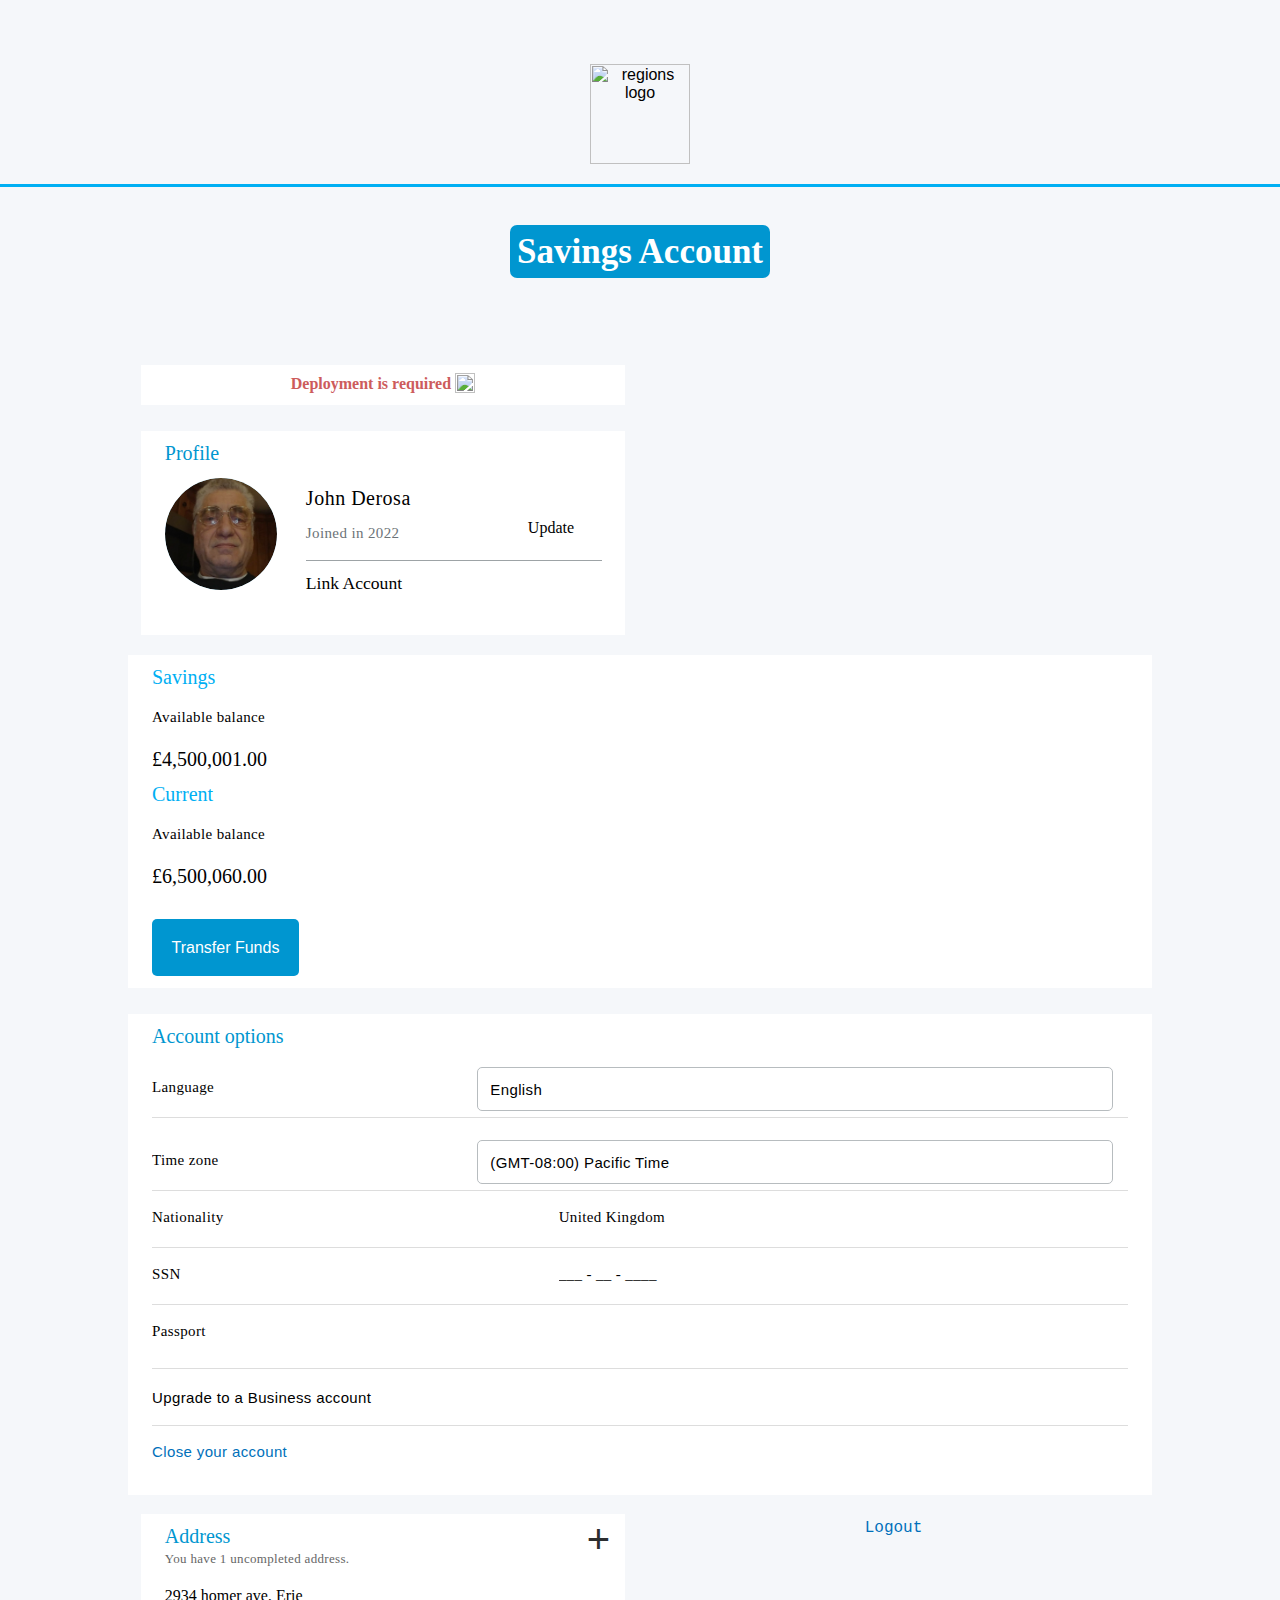
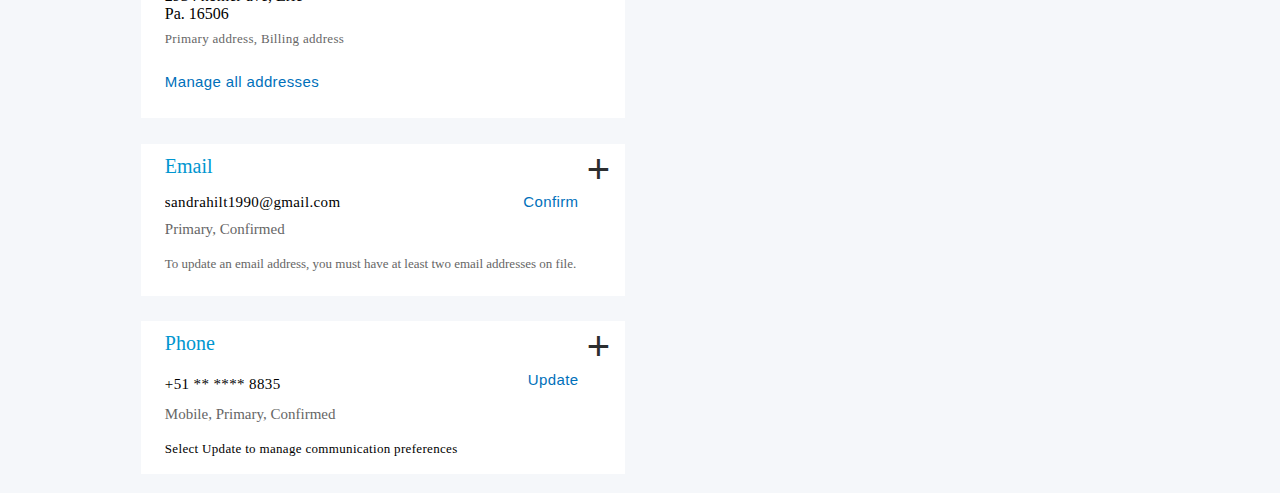
==== commit e7da14bc: "Update john.html" ====
--- a/john.html
+++ b/john.html
@@ -78,7 +78,7 @@
             
             
             
-            <div data-brackets-id="11885" class="settings" data-features="{&quot;autoTransfer&quot;:true,&quot;checkPPC&quot;:true,&quot;cookiePreferhandler\u0026tab_id\u003dSELLER_PREFERENCES&quot;,&quot;target&quot;:&quot;_blank&quot;},&quot;viewRelatedAccountDetails&quot;:{&quot;linkUrl&quot;:&quot;\u002fcgi-bin\u002fwebscr\u003fcmd\u003d_youth-admin\u0026childAcct\u003d&quot;,&quot;target&quot;:&quot;_top&quot;},&quot;addNewRelatedAccount&quot;:{&quot;linkUrl&quot;:&quot;\u002fcgi-ot;Armenia&quot;},{&quot;optionId&quot;:&quot;AW&quot;,&quot;optionValue&quot;:&quot;Aruba&quot;},{&quot;optionId&quot;:&quot;AU&quot;,&quot;optionValue&quot;:&quot;Australia&quot;},{&quot;optionId&quot;:&quot;AT&quot;,&quot;optionValue&quot;:&quot;Austria&quot;},{&quot;optionId&quot;:&quot;AZ&quot;,&quot;optionValue&quot;:&quot;Azerbaijan&quot;},{&quot;optionId&quot;:&quot;BS&quot;,&quot;optionValue&quot;:&quot;Bahamas&quot;},{&quot;optionId&quot;:&quot;BH&quot;,&quot;optionValue&quot;:&quot;Bahrain&quot;},{&quot;optionId&quot;:&quot;BB&quot;,&quot;optionValue&quot;:&quot;Barbados&quot;},{&quot;optionId&quot;:&quot;BY&quot;,&quot;optionValue&quot;:&quot;Belarus&quot;},{&quot;optionId&quot;:&quot;BE&quot;,&quot;optionValue&quot;:&quot;Belgium&quot;},{&quot;optionId&quot;:&quot;BZ&quot;,&quot;optionValue&quot;:&quot;Belize&quot;},{&quot;optionId&quot;:&quot;BJ&quot;,&quot;optionValue&quot;:&quot;Benin&quot;},{&quot;optionId&quot;:&quot;BM&quot;,&quot;optionValue&quot;:&quot;Bermuda&quot;},{&quot;optionId&quot;:&quot;BT&quot;,&quot;optionValue&quot;:&quot;Bhutan&quot;},{&quot;optionId&quot;:&quot;BO&quot;,&quot;optionValue&quot;:&quot;Bolivia&quot;},{&quot;optionId&quot;:&quot;BA&quot;,&quot;optionValue&quot;:&quot;Bosnia \u0026 Herzegovina&quot;},{&quot;optionId&quot;:&quot;BW&quot;,&quot;optionValue&quot;:&quot;Botswana&quot;},{&quot;optionId&quot;:&quot;BR&quot;,&quot;optionValue&quot;:&quot;Brazil&quot;},{&quot;optionId&quot;:&quot;VG&quot;,&quot;optionValue&quot;:&quot;British Virgin Islands&quot;},{&quot;optionId&quot;:&quot;BN&quot;,&quot;optionValue&quot;:&quot;Brunei&quot;},{&quot;optionId&quot;:&quot;BG&quot;,&quot;optionValue&quot;:&quot;Bulgaria&quot;},{&quot;optionId&quot;:&quot;BF&quot;,&quot;optionValue&quot;:&quot;Burkina Faso&quot;},{&quot;optionId&quot;:&quot;BI&quot;,&quot;optionValue&quot;:&quot;Burundi&quot;},{&quot;optionId&quot;:&quot;KH&quot;,&quot;optionValue&quot;:&quot;Cambodia&quot;},{&quot;optionId&quot;:&quot;CM&quot;,&quot;optionValue&quot;:&quot;Cameroon&quot;},{&quot;optionId&quot;:&quot;CA&quot;,&quot;optionValue&quot;:&quot;Canada&quot;},{&quot;optionId&quot;:&quot;CV&quot;,&quot;optionValue&quot;:&quot;Cape Verde&quot;},{&quot;optionId&quot;:&quot;KY&quot;,&quot;optionValue&quot;:&quot;Cayman Islands&quot;},{&quot;optionId&quot;:&quot;TD&quot;,&quot;optionValue&quot;:&quot;Chad&quot;},{&quot;optionId&quot;:&quot;CL&quot;,&quot;optionValue&quot;:&quot;Chile&quot;},{&quot;optionId&quot;:&quot;CN&quot;,&quot;optionValue&quot;:&quot;China&quot;},{&quot;optionId&quot;:&quot;C2&quot;,&quot;optionValue&quot;:&quot;China&quot;},{&quot;optionId&quot;:&quot;CO&quot;,&quot;optionValue&quot;:&quot;Colombia&quot;},{&quot;optionId&quot;:&quot;KM&quot;,&quot;optionValue&quot;:&quot;Comoros&quot;},{&quot;optionId&quot;:&quot;CG&quot;,&quot;optionValue&quot;:&quot;Congo - Brazzaville&quot;},{&quot;optionId&quot;:&quot;CD&quot;,&quot;optionValue&quot;:&quot;Congo - Kinshasa&quot;},{&quot;optionId&quot;:&quot;CK&quot;,&quot;optionValue&quot;:&quot;Cook Islands&quot;},{&quot;optionId&quot;:&quot;CR&quot;,&quot;optionValue&quot;:&quot;Costa Rica&quot;},{&quot;optionId&quot;:&quot;CI&quot;,&quot;optionValue&quot;:&quot;Côte d’Ivoire&quot;},{&quot;optionId&quot;:&quot;HR&quot;,&quot;optionValue&quot;:&quot;Croatia&quot;},{&quot;optionId&quot;:&quot;CY&quot;,&quot;optionValue&quot;:&quot;Cyprus&quot;},{&quot;optionId&quot;:&quot;CZ&quot;,&quot;optionValue&quot;:&quot;Czech Republic&quot;},{&quot;optionId&quot;:&quot;DK&quot;,&quot;optionValue&quot;:&quot;Denmark&quot;},{&quot;optionId&quot;:&quot;DJ&quot;,&quot;optionValue&quot;:&quot;Djibouti&quot;},{&quot;optionId&quot;:&quot;DM&quot;,&quot;optionValue&quot;:&quot;Dominica&quot;},{&quot;optionId&quot;:&quot;DO&quot;,&quot;optionValue&quot;:&quot;Dominican Republic&quot;},{&quot;optionId&quot;:&quot;EC&quot;,&quot;optionValue&quot;:&quot;Ecuador&quot;},{&quot;optionId&quot;:&quot;EG&quot;,&quot;optionValue&quot;:&quot;Egypt&quot;},{&quot;optionId&quot;:&quot;SV&quot;,&quot;optionValue&quot;:&quot;El Salvador&quot;},{&quot;optionId&quot;:&quot;ER&quot;,&quot;optionValue&quot;:&quot;Eritrea&quot;},{&quot;optionId&quot;:&quot;EE&quot;,&quot;optionValue&quot;:&quot;Estonia&quot;},{&quot;optionId&quot;:&quot;ET&quot;,&quot;optionValue&quot;:&quot;Ethiopia&quot;},{&quot;optionId&quot;:&quot;FK&quot;,&quot;optionValue&quot;:&quot;Falkland Islands&quot;},{&quot;optionId&quot;:&quot;FO&quot;,&quot;optionValue&quot;:&quot;Faroe Islands&quot;},{&quot;optionId&quot;:&quot;FJ&quot;,&quot;optionValue&quot;:&quot;Fiji&quot;},{&quot;optionId&quot;:&quot;FI&quot;,&quot;optionValue&quot;:&quot;Finland&quot;},{&quot;optionId&quot;:&quot;FR&quot;,&quot;optionValue&quot;:&quot;France&quot;},{&quot;optionId&quot;:&quot;GF&quot;,&quot;optionValue&quot;:&quot;French Guiana&quot;},{&quot;optionId&quot;:&quot;PF&quot;,&quot;optionValue&quot;:&quot;French Polynesia&quot;},{&quot;optionId&quot;:&quot;GA&quot;,&quot;optionValue&quot;:&quot;Gabon&quot;},{&quot;optionId&quot;:&quot;GM&quot;,&quot;optionValue&quot;:&quot;Gambia&quot;},{&quot;optionId&quot;:&quot;GE&quot;,&quot;optionValue&quot;:&quot;Georgia&quot;},{&quot;optionId&quot;:&quot;DE&quot;,&quot;optionValue&quot;:&quot;Germany&quot;},{&quot;optionId&quot;:&quot;GI&quot;,&quot;optionValue&quot;:&quot;Gibraltar&quot;},{&quot;optionId&quot;:&quot;GR&quot;,&quot;optionValue&quot;:&quot;Greece&quot;},{&quot;optionId&quot;:&quot;GL&quot;,&quot;optionValue&quot;:&quot;Greenland&quot;},{&quot;optionId&quot;:&quot;GD&quot;,&quot;optionValue&quot;:&quot;Grenada&quot;},{&quot;optionId&quot;:&quot;GP&quot;,&quot;optionValue&quot;:&quot;Guadeloupe&quot;},{&quot;optionId&quot;:&quot;GT&quot;,&quot;optionValue&quot;:&quot;Guatemala&quot;},{&quot;optionId&quot;:&quot;GN&quot;,&quot;optionValue&quot;:&quot;Guinea&quot;},{&quot;optionId&quot;:&quot;GW&quot;,&quot;optionValue&quot;:&quot;Guinea-Bissau&quot;},{&quot;optionId&quot;:&quot;GY&quot;,&quot;optionValue&quot;:&quot;Guyana&quot;},{&quot;optionId&quot;:&quot;HN&quot;,&quot;optionValue&quot;:&quot;Honduras&quot;},{&quot;optionId&quot;:&quot;HK&quot;,&quot;optionValue&quot;:&quot;Hong Kong SAR China&quot;},{&quot;optionId&quot;:&quot;HU&quot;,&quot;optionValue&quot;:&quot;Hungary&quot;},{&quot;optionId&quot;:&quot;IS&quot;,&quot;optionValue&quot;:&quot;Iceland&quot;},{&quot;optionId&quot;:&quot;IN&quot;,&quot;optionValue&quot;:&quot;India&quot;},{&quot;optionId&quot;:&quot;ID&quot;,&quot;optionValue&quot;:&quot;Indonesia&quot;},{&quot;optionId&quot;:&quot;IE&quot;,&quot;optionValue&quot;:&quot;Ireland&quot;},{&quot;optionId&quot;:&quot;IL&quot;,&quot;optionValue&quot;:&quot;Israel&quot;},{&quot;optionId&quot;:&quot;IT&quot;,&quot;optionValue&quot;:&quot;Italy&quot;},{&quot;optionId&quot;:&quot;JM&quot;,&quot;optionValue&quot;:&quot;Jamaica&quot;},{&quot;optionId&quot;:&quot;JP&quot;,&quot;optionValue&quot;:&quot;Japan&quot;},{&quot;optionId&quot;:&quot;JO&quot;,&quot;optionValue&quot;:&quot;Jordan&quot;},{&quot;optionId&quot;:&quot;KZ&quot;,&quot;optionValue&quot;:&quot;Kazakhstan&quot;},{&quot;optionId&quot;:&quot;KE&quot;,&quot;optionValue&quot;:&quot;Kenya&quot;},{&quot;optionId&quot;:&quot;KI&quot;,&quot;optionValue&quot;:&quot;Kiribati&quot;},{&quot;optionId&quot;:&quot;KW&quot;,&quot;optionValue&quot;:&quot;Kuwait&quot;},{&quot;optionId&quot;:&quot;KG&quot;,&quot;optionValue&quot;:&quot;Kyrgyzstan&quot;},{&quot;optionId&quot;:&quot;LA&quot;,&quot;optionValue&quot;:&quot;Laos&quot;},{&quot;optionId&quot;:&quot;LV&quot;,&quot;optionValue&quot;:&quot;Latvia&quot;},{&quot;optionId&quot;:&quot;LS&quot;,&quot;optionValue&quot;:&quot;Lesotho&quot;},{&quot;optionId&quot;:&quot;LI&quot;,&quot;optionValue&quot;:&quot;Liechtenstein&quot;},{&quot;optionId&quot;:&quot;LT&quot;,&quot;optionValue&quot;:&quot;Lithuania&quot;},{&quot;optionId&quot;:&quot;LU&quot;,&quot;optionValue&quot;:&quot;Luxembourg&quot;},{&quot;optionId&quot;:&quot;MK&quot;,&quot;optionValue&quot;:&quot;Macedonia&quot;},{&quot;optionId&quot;:&quot;MG&quot;,&quot;optionValue&quot;:&quot;Madagascar&quot;},{&quot;optionId&quot;:&quot;MW&quot;,&quot;optionValue&quot;:&quot;Malawi&quot;},{&quot;optionId&quot;:&quot;MY&quot;,&quot;optionValue&quot;:&quot;Malaysia&quot;},{&quot;optionId&quot;:&quot;MV&quot;,&quot;optionValue&quot;:&quot;Maldives&quot;},{&quot;optionId&quot;:&quot;ML&quot;,&quot;optionValue&quot;:&quot;Mali&quot;},{&quot;optionId&quot;:&quot;MT&quot;,&quot;optionValue&quot;:&quot;Malta&quot;},{&quot;optionId&quot;:&quot;MH&quot;,&quot;optionValue&quot;:&quot;Marshall Islands&quot;},{&quot;optionId&quot;:&quot;MQ&quot;,&quot;optionValue&quot;:&quot;Martinique&quot;},{&quot;optionId&quot;:&quot;MR&quot;,&quot;optionValue&quot;:&quot;Mauritania&quot;},{&quot;optionId&quot;:&quot;MU&quot;,&quot;optionValue&quot;:&quot;Mauritius&quot;},{&quot;optionId&quot;:&quot;YT&quot;,&quot;optionValue&quot;:&quot;Mayotte&quot;},{&quot;optionId&quot;:&quot;MX&quot;,&quot;optionValue&quot;:&quot;Mexico&quot;},{&quot;optionId&quot;:&quot;FM&quot;,&quot;optionValue&quot;:&quot;Micronesia&quot;},{&quot;optionId&quot;:&quot;MD&quot;,&quot;optionValue&quot;:&quot;Moldova&quot;},{&quot;optionId&quot;:&quot;MC&quot;,&quot;optionValue&quot;:&quot;Monaco&quot;},{&quot;optionId&quot;:&quot;MN&quot;,&quot;optionValue&quot;:&quot;Mongolia&quot;},{&quot;optionId&quot;:&quot;ME&quot;,&quot;optionValue&quot;:&quot;Montenegro&quot;},{&quot;optionId&quot;:&quot;MS&quot;,&quot;optionValue&quot;:&quot;Montserrat&quot;},{&quot;optionId&quot;:&quot;MA&quot;,&quot;optionValue&quot;:&quot;Morocco&quot;},{&quot;optionId&quot;:&quot;MZ&quot;,&quot;optionValue&quot;:&quot;Mozambique&quot;},{&quot;optionId&quot;:&quot;NA&quot;,&quot;optionValue&quot;:&quot;Namibia&quot;},{&quot;optionId&quot;:&quot;NR&quot;,&quot;optionValue&quot;:&quot;Nauru&quot;},{&quot;optionId&quot;:&quot;NP&quot;,&quot;optionValue&quot;:&quot;Nepal&quot;},{&quot;optionId&quot;:&quot;NL&quot;,&quot;optionValue&quot;:&quot;Netherlands&quot;},{&quot;optionId&quot;:&quot;AN&quot;,&quot;optionValue&quot;:&quot;Netherlands Antilles&quot;},{&quot;optionId&quot;:&quot;NC&quot;,&quot;optionValue&quot;:&quot;New Caledonia&quot;},{&quot;optionId&quot;:&quot;NZ&quot;,&quot;optionValue&quot;:&quot;New Zealand&quot;},{&quot;optionId&quot;:&quot;NI&quot;,&quot;optionValue&quot;:&quot;Nicaragua&quot;},{&quot;optionId&quot;:&quot;NE&quot;,&quot;optionValue&quot;:&quot;Niger&quot;},{&quot;optionId&quot;:&quot;NG&quot;,&quot;optionValue&quot;:&quot;Nigeria&quot;},{&quot;optionId&quot;:&quot;NU&quot;,&quot;optionValue&quot;:&quot;Niue&quot;},{&quot;optionId&quot;:&quot;NF&quot;,&quot;optionValue&quot;:&quot;Norfolk Island&quot;},{&quot;optionId&quot;:&quot;NO&quot;,&quot;optionValue&quot;:&quot;Norway&quot;},{&quot;optionId&quot;:&quot;OM&quot;,&quot;optionValue&quot;:&quot;Oman&quot;},{&quot;optionId&quot;:&quot;PW&quot;,&quot;optionValue&quot;:&quot;Palau&quot;},{&quot;optionId&quot;:&quot;PA&quot;,&quot;optionValue&quot;:&quot;Panama&quot;},{&quot;optionId&quot;:&quot;PG&quot;,&quot;optionValue&quot;:&quot;Papua New Guinea&quot;},{&quot;optionId&quot;:&quot;PY&quot;,&quot;optionValue&quot;:&quot;Paraguay&quot;},{&quot;optionId&quot;:&quot;PE&quot;,&quot;optionValue&quot;:&quot;Peru&quot;},{&quot;optionId&quot;:&quot;PH&quot;,&quot;optionValue&quot;:&quot;Philippines&quot;},{&quot;optionId&quot;:&quot;PN&quot;,&quot;optionValue&quot;:&quot;Pitcairn Islands&quot;},{&quot;optionId&quot;:&quot;PL&quot;,&quot;optionValue&quot;:&quot;Poland&quot;},{&quot;optionId&quot;:&quot;PT&quot;,&quot;optionValue&quot;:&quot;Portugal&quot;},{&quot;optionId&quot;:&quot;QA&quot;,&quot;optionValue&quot;:&quot;Qatar&quot;},{&quot;optionId&quot;:&quot;RE&quot;,&quot;optionValue&quot;:&quot;Réunion&quot;},{&quot;optionId&quot;:&quot;RO&quot;,&quot;optionValue&quot;:&quot;Romania&quot;},{&quot;optionId&quot;:&quot;RU&quot;,&quot;optionValue&quot;:&quot;Russia&quot;},{&quot;optionId&quot;:&quot;RW&quot;,&quot;optionValue&quot;:&quot;Rwanda&quot;},{&quot;optionId&quot;:&quot;WS&quot;,&quot;optionValue&quot;:&quot;Samoa&quot;},{&quot;optionId&quot;:&quot;SM&quot;,&quot;optionValue&quot;:&quot;San Marino&quot;},{&quot;optionId&quot;:&quot;ST&quot;,&quot;optionValue&quot;:&quot;São Tomé \u0026 Príncipe&quot;},{&quot;optionId&quot;:&quot;SA&quot;,&quot;optionValue&quot;:&quot;Saudi Arabia&quot;},{&quot;optionId&quot;:&quot;SN&quot;,&quot;optionValue&quot;:&quot;Senegal&quot;},{&quot;optionId&quot;:&quot;RS&quot;,&quot;optionValue&quot;:&quot;Serbia&quot;},{&quot;optionId&quot;:&quot;SC&quot;,&quot;optionValue&quot;:&quot;Seychelles&quot;},{&quot;optionId&quot;:&quot;SL&quot;,&quot;optionValue&quot;:&quot;Sierra Leone&quot;},{&quot;optionId&quot;:&quot;SG&quot;,&quot;optionValue&quot;:&quot;Singapore&quot;},{&quot;optionId&quot;:&quot;SK&quot;,&quot;optionValue&quot;:&quot;Slovakia&quot;},{&quot;optionId&quot;:&quot;SI&quot;,&quot;optionValue&quot;:&quot;Slovenia&quot;},{&quot;optionId&quot;:&quot;SB&quot;,&quot;optionValue&quot;:&quot;Solomon Islands&quot;},{&quot;optionId&quot;:&quot;SO&quot;,&quot;optionValue&quot;:&quot;Somalia&quot;},{&quot;optionId&quot;:&quot;ZA&quot;,&quot;optionValue&quot;:&quot;South Africa&quot;},{&quot;optionId&quot;:&quot;KR&quot;,&quot;optionValue&quot;:&quot;South Korea&quot;},{&quot;optionId&quot;:&quot;ES&quot;,&quot;optionValue&quot;:&quot;Spain&quot;},{&quot;optionId&quot;:&quot;LK&quot;,&quot;optionValue&quot;:&quot;Sri Lanka&quot;},{&quot;optionId&quot;:&quot;SH&quot;,&quot;optionValue&quot;:&quot;St. Helena&quot;},{&quot;optionId&quot;:&quot;KN&quot;,&quot;optionValue&quot;:&quot;St. Kitts \u0026 Nevis&quot;},{&quot;optionId&quot;:&quot;LC&quot;,&quot;optionValue&quot;:&quot;St. Lucia&quot;},{&quot;optionId&quot;:&quot;PM&quot;,&quot;optionValue&quot;:&quot;St. Pierre \u0026 Miquelon&quot;},{&quot;optionId&quot;:&quot;VC&quot;,&quot;optionValue&quot;:&quot;St. Vincent \u0026 Grenadines&quot;},{&quot;optionId&quot;:&quot;SR&quot;,&quot;optionValue&quot;:&quot;Suriname&quot;},{&quot;optionId&quot;:&quot;SJ&quot;,&quot;optionValue&quot;:&quot;Svalbard \u0026 Jan Mayen&quot;},{&quot;optionId&quot;:&quot;SZ&quot;,&quot;optionValue&quot;:&quot;Swaziland&quot;},{&quot;optionId&quot;:&quot;SE&quot;,&quot;optionValue&quot;:&quot;Sweden&quot;},{&quot;optionId&quot;:&quot;CH&quot;,&quot;optionValue&quot;:&quot;Switzerland&quot;},{&quot;optionId&quot;:&quot;TW&quot;,&quot;optionValue&quot;:&quot;Taiwan&quot;},{&quot;optionId&quot;:&quot;TJ&quot;,&quot;optionValue&quot;:&quot;Tajikistan&quot;},{&quot;optionId&quot;:&quot;TZ&quot;,&quot;optionValue&quot;:&quot;Tanzania&quot;},{&quot;optionId&quot;:&quot;TH&quot;,&quot;optionValue&quot;:&quot;Thailand&quot;},{&quot;optionId&quot;:&quot;TG&quot;,&quot;optionValue&quot;:&quot;Togo&quot;},{&quot;optionId&quot;:&quot;TO&quot;,&quot;optionValue&quot;:&quot;Tonga&quot;},{&quot;optionId&quot;:&quot;TT&quot;,&quot;optionValue&quot;:&quot;Trinidad \u0026 Tobago&quot;},{&quot;optionId&quot;:&quot;TN&quot;,&quot;optionValue&quot;:&quot;Tunisia&quot;},{&quot;optionId&quot;:&quot;TR&quot;,&quot;optionValue&quot;:&quot;Turkey&quot;},{&quot;optionId&quot;:&quot;TM&quot;,&quot;optionValue&quot;:&quot;Turkmenistan&quot;},{&quot;optionId&quot;:&quot;TC&quot;,&quot;optionValue&quot;:&quot;Turks \u0026 Caicos Islands&quot;},{&quot;optionId&quot;:&quot;TV&quot;,&quot;optionValue&quot;:&quot;Tuvalu&quot;},{&quot;optionId&quot;:&quot;UG&quot;,&quot;optionValue&quot;:&quot;Uganda&quot;},{&quot;optionId&quot;:&quot;UA&quot;,&quot;optionValue&quot;:&quot;Ukraine&quot;},{&quot;optionId&quot;:&quot;AE&quot;,&quot;optionValue&quot;:&quot;United Arab Emirates&quot;},{&quot;optionId&quot;:&quot;GB&quot;,&quot;optionValue&quot;:&quot;United Kingdom&quot;},{&quot;optionId&quot;:&quot;US&quot;,&quot;optionValue&quot;:&quot;United States&quot;},{&quot;optionId&quot;:&quot;UY&quot;,&quot;optionValue&quot;:&quot;Uruguay&quot;},{&quot;optionId&quot;:&quot;VU&quot;,&quot;optionValue&quot;:&quot;Vanuatu&quot;},{&quot;optionId&quot;:&quot;VA&quot;,&quot;optionValue&quot;:&quot;Vatican City&quot;},{&quot;optionId&quot;:&quot;VE&quot;,&quot;optionValue&quot;:&quot;Venezuela&quot;},{&quot;optionId&quot;:&quot;VN&quot;,&quot;optionValue&quot;:&quot;Vietnam&quot;},{&quot;optionId&quot;:&quot;WF&quot;,&quot;optionValue&quot;:&quot;Wallis \u0026 Futuna&quot;},{&quot;optionId&quot;:&quot;YE&quot;,&quot;optionValue&quot;:&quot;Yemen&quot;},{&quot;optionId&quot;:&quot;ZM&quot;,&quot;optionValue&quot;:&quot;Zambia&quot;},{&quot;optionId&quot;:&quot;ZW&quot;,&quot;optionValue&quot;:&quot;Zimbabwe&quot;}]" data-profilelinks="{&quot;updateProfileHref&quot;:&quot;\u002fmyaccount\u002fprofile\u002fflow\u002fpassport\u002fupdate\u003fflow\u003dcmV0dXJuVXJsPS9teWFjY291bnQvc2V0dGluZ3MvYWNjb3VudCZjYW5jZWxVcmw9L215YWNjb3VudC9zZXR0aW5ncy9hY2NvdW50&quot;,&quot;deleteProfileHref&quot;:&quot;\u002fmyaccount\u002fprofile\u002fflow\u002fpassport\u002fdelete\u003fflow\u003dcmV0dXJuVXJsPS9teWFjY291bnQvc2V0dGluZ3MvYWNjb3VudCZjYW5jZWxVcmw9L215YWNjb3VudC9zZXR0aW5ncy9hY2NvdW50&quot;,&quot;sellerToolsHref&quot;:&quot;\u002fmyaccount\u002fprofile\u002fseller-tools&quot;}" data-is-balance-allowed="" data-user-account-state="NO_BALANCE" data-has-paypal-credit="" data-has-one-pin="" data-personalization="" data-seller-preference="[{&quot;toggleOn&quot;:true,&quot;merchantName&quot;:&quot;eBay&quot;,&quot;seller&quot;:&quot;ebay&quot;}]" data-year-created="2019" data-paypal-me="{&quot;flowParam&quot;:&quot;\u003fflow\u003dcmV0dXJuVXJsPS9teWFjY291bnQvc2V0dGluZ3MmY2FuY2VsVXJsPS9teWFjY291bnQvc2V0dGluZ3M\u003d&quot;}" data-card-art-enabled="true" data-one-pin-products="" data-fnet="{&quot;sourceId&quot;:&quot;8BallSecurity&quot;,&quot;fnSessionId&quot;:&quot;ffd381bb16f0a5d950bdc9f0ffffd260&quot;,&quot;fnUrl&quot;:&quot;https:\u002f\u002fc.paypal.com\u002fwebstatic\u002fr\u002ffb\u002ffb-all-prod.pp2.min.js&quot;,&quot;fields&quot;:[&quot;answer1&quot;,&quot;answer2&quot;]}" data-queryconfig="{&quot;lockOverpanel&quot;:false,&quot;hideMenu&quot;:false}" data-name-change-content="{&quot;majorChangeContent&quot;:{&quot;header&quot;:{&quot;title&quot;:&quot;Update your name&quot;},&quot;fileRequirements&quot;:{&quot;text&quot;:&quot;Your file must be a .PDF, .JPG, or .PNG. Make sure your file name is less than 40 characters and your file size is less than 5 MB.&quot;},&quot;mail&quot;:{&quot;text&quot;:&quot;You can also \u003ca href\u003d\&quot;\u002fmyaccount\u002fsettings\u002fname\u002fmailchange\&quot; data-track\u003d\&quot;MailCopies\&quot; data-push-replace\u003d\&quot;false\&quot; data-pagename\u003d\&quot;main:walletweb:settings:profile:mailnamechange\&quot; data-pagename2\u003d\&quot;main:walletweb:settings:profile:mailnamechange:::\&quot;\u003email us copies\u003c\u002fa\u003e.&quot;},&quot;useWebsiteOnMobileSuggestion&quot;:{&quot;text&quot;:&quot;Don’t have a photo of your document stored on your computer\u003f Visit our website to upload from your phone.&quot;},&quot;radio&quot;:{&quot;legalDisclaimer&quot;:&quot;I’d like to change my name \u0028this can’t be used to transfer your account to someone else\u0029.&quot;},&quot;button&quot;:{&quot;submit&quot;:&quot;Submit&quot;},&quot;error&quot;:{&quot;minFiles&quot;:&quot;Please select 2 files for submission.&quot;,&quot;legalDisclaimer&quot;:&quot;The disclaimer needs to be checked.&quot;},&quot;connector&quot;:{&quot;and&quot;:&quot;AND&quot;},&quot;upload&quot;:{&quot;text&quot;:&quot;Please upload:&quot;},&quot;idProof&quot;:{&quot;text&quot;:&quot;A copy of a government-issued photo identification \u0028ID\u0029 that shows your entire face and an ID number.&quot;},&quot;addressProof&quot;:{&quot;text&quot;:[&quot;Recent utility bill that shows your correct name and your current address&quot;,&quot;Recent bank statement for the bank account linked to your PayPal account that shows your correct name and current address&quot;,&quot;Recent credit card statement for the card linked to your PayPal account that shows your correct name and current address&quot;],&quot;title&quot;:&quot;A copy of 1 of these documents:&quot;},&quot;legalProof&quot;:null,&quot;config&quot;:{&quot;maxFiles&quot;:2,&quot;name&quot;:&quot;majorNameChange&quot;}},&quot;legalChangeContent&quot;:{&quot;header&quot;:{&quot;title&quot;:&quot;Update your legal name&quot;},&quot;fileRequirements&quot;:{&quot;text&quot;:&quot;Your file must be a .PDF, .JPG, or .PNG. Make sure your file name is less than 40 characters and your file size is less than 5 MB.&quot;},&quot;mail&quot;:{&quot;text&quot;:&quot;You can also \u003ca href\u003d\&quot;\u002fmyaccount\u002fsettings\u002fname\u002fmailchange\&quot; data-track\u003d\&quot;MailCopies\&quot; data-push-replace\u003d\&quot;false\&quot; data-pagename\u003d\&quot;main:walletweb:settings:profile:mailnamechange\&quot; data-pagename2\u003d\&quot;main:walletweb:settings:profile:mailnamechange:::\&quot;\u003email us copies\u003c\u002fa\u003e.&quot;},&quot;useWebsiteOnMobileSuggestion&quot;:{&quot;text&quot;:&quot;Don’t have a photo of your document stored on your computer\u003f Visit our website to upload from your phone.&quot;},&quot;radio&quot;:{&quot;legalDisclaimer&quot;:&quot;I’d like to change my name \u0028this can’t be used to transfer your account to someone else\u0029.&quot;},&quot;button&quot;:{&quot;submit&quot;:&quot;Submit&quot;},&quot;error&quot;:{&quot;minFiles&quot;:&quot;Please select 2 files for submission.&quot;,&quot;legalDisclaimer&quot;:&quot;The disclaimer needs to be checked.&quot;},&quot;connector&quot;:{&quot;and&quot;:&quot;AND&quot;},&quot;upload&quot;:{&quot;text&quot;:&quot;Please upload:&quot;},&quot;idProof&quot;:{&quot;text&quot;:&quot;A copy of a government-issued photo identification \u0028ID\u0029 that shows your entire face and an ID number.&quot;},&quot;addressProof&quot;:null,&quot;legalProof&quot;:{&quot;text&quot;:[&quot;Marriage certificate&quot;,&quot;Certificate of divorce&quot;,&quot;Certificate of commitment&quot;,&quot;A copy of the legal document showing your name change&quot;],&quot;title&quot;:&quot;A copy of 1 of these documents:&quot;},&quot;config&quot;:{&quot;maxFiles&quot;:2,&quot;name&quot;:&quot;legalNameChange&quot;}}}" data-ppc-account=""><div data-brackets-id="11886" class="stage vx_mainContent"><div data-brackets-id="11887" id="accountTab" class="panel account active" role="tabpanel" aria-labelledby="accountLink" tabindex="-1"><div data-brackets-id="11888" class="row">
+            <div data-brackets-id="11885" class="settings" data-features="{&quot;autoTransfer&quot;:true,&quot;checkPPC&quot;:true,&quot;cookiePreferhandler\u0026tab_id\u003dSELLER_PREFERENCES&quot;,&quot;target&quot;:&quot;_blank&quot;},&quot;viewRelatedAccountDetails&quot;:{&quot;linkUrl&quot;:&quot;\u002fcgi-bin\u002fwebscr\u003fcmd\u003d_youth-admin\u0026childAcct\u003d&quot;,&quot;target&quot;:&quot;_top&quot;},&quot;addNewRelatedAccount&quot;:{&quot;linkUrl&quot;:&quot;\u002fcgi-ot;Armenia&quot;},{&quot;optionId&quot;:&quot;AW&quot;,&quot;optionValue&quot;:&quot;Aruba&quot;},{&quot;optionId&quot;:&quot;AU&quot;,&quot;optionValue&quot;:&quot;Australia&quot;},{&quot;optionId&quot;:&quot;AT&quot;,&quot;optionValue&quot;:&quot;Austria&quot;},{&quot;optionId&quot;:&quot;AZ&quot;,&quot;optionValue&quot;:&quot;Azerbaijan&quot;},{&quot;optionId&quot;:&quot;BS&quot;,&quot;optionValue&quot;:&quot;Bahamas&quot;},{&quot;optionId&quot;:&quot;BH&quot;,&quot;optionValue&quot;:&quot;Bahrain&quot;},{&quot;optionId&quot;:&quot;BB&quot;,&quot;optionValue&quot;:&quot;Barbados&quot;},{&quot;optionId&quot;:&quot;BY&quot;,&quot;optionValue&quot;:&quot;Belarus&quot;},{&quot;optionId&quot;:&quot;BE&quot;,&quot;optionValue&quot;:&quot;Belgium&quot;},{&quot;optionId&quot;:&quot;BZ&quot;,&quot;optionValue&quot;:&quot;Belize&quot;},{&quot;optionId&quot;:&quot;BJ&quot;,&quot;optionValue&quot;:&quot;Benin&quot;},{&quot;optionId&quot;:&quot;BM&quot;,&quot;optionValue&quot;:&quot;Bermuda&quot;},{&quot;optionId&quot;:&quot;BT&quot;,&quot;optionValue&quot;:&quot;Bhutan&quot;},{&quot;optionId&quot;:&quot;BO&quot;,&quot;optionValue&quot;:&quot;Bolivia&quot;},{&quot;optionId&quot;:&quot;BA&quot;,&quot;optionValue&quot;:&quot;Bosnia \u0026 Herzegovina&quot;},{&quot;optionId&quot;:&quot;BW&quot;,&quot;optionValue&quot;:&quot;Botswana&quot;},{&quot;optionId&quot;:&quot;BR&quot;,&quot;optionValue&quot;:&quot;Brazil&quot;},{&quot;optionId&quot;:&quot;VG&quot;,&quot;optionValue&quot;:&quot;British Virgin Islands&quot;},{&quot;optionId&quot;:&quot;BN&quot;,&quot;optionValue&quot;:&quot;Brunei&quot;},{&quot;optionId&quot;:&quot;BG&quot;,&quot;optionValue&quot;:&quot;Bulgaria&quot;},{&quot;optionId&quot;:&quot;BF&quot;,&quot;optionValue&quot;:&quot;Burkina Faso&quot;},{&quot;optionId&quot;:&quot;BI&quot;,&quot;optionValue&quot;:&quot;Burundi&quot;},{&quot;optionId&quot;:&quot;KH&quot;,&quot;optionValue&quot;:&quot;Cambodia&quot;},{&quot;optionId&quot;:&quot;CM&quot;,&quot;optionValue&quot;:&quot;Cameroon&quot;},{&quot;optionId&quot;:&quot;CA&quot;,&quot;optionValue&quot;:&quot;Canada&quot;},{&quot;optionId&quot;:&quot;CV&quot;,&quot;optionValue&quot;:&quot;Cape Verde&quot;},{&quot;optionId&quot;:&quot;KY&quot;,&quot;optionValue&quot;:&quot;Cayman Islands&quot;},{&quot;optionId&quot;:&quot;TD&quot;,&quot;optionValue&quot;:&quot;Chad&quot;},{&quot;optionId&quot;:&quot;CL&quot;,&quot;optionValue&quot;:&quot;Chile&quot;},{&quot;optionId&quot;:&quot;CN&quot;,&quot;optionValue&quot;:&quot;China&quot;},{&quot;optionId&quot;:&quot;C2&quot;,&quot;optionValue&quot;:&quot;China&quot;},{&quot;optionId&quot;:&quot;CO&quot;,&quot;optionValue&quot;:&quot;Colombia&quot;},{&quot;optionId&quot;:&quot;KM&quot;,&quot;optionValue&quot;:&quot;Comoros&quot;},{&quot;optionId&quot;:&quot;CG&quot;,&quot;optionValue&quot;:&quot;Congo - Brazzaville&quot;},{&quot;optionId&quot;:&quot;CD&quot;,&quot;optionValue&quot;:&quot;Congo - Kinshasa&quot;},{&quot;optionId&quot;:&quot;CK&quot;,&quot;optionValue&quot;:&quot;Cook Islands&quot;},{&quot;optionId&quot;:&quot;CR&quot;,&quot;optionValue&quot;:&quot;Costa Rica&quot;},{&quot;optionId&quot;:&quot;CI&quot;,&quot;optionValue&quot;:&quot;Côte d’Ivoire&quot;},{&quot;optionId&quot;:&quot;HR&quot;,&quot;optionValue&quot;:&quot;Croatia&quot;},{&quot;optionId&quot;:&quot;CY&quot;,&quot;optionValue&quot;:&quot;Cyprus&quot;},{&quot;optionId&quot;:&quot;CZ&quot;,&quot;optionValue&quot;:&quot;Czech Republic&quot;},{&quot;optionId&quot;:&quot;DK&quot;,&quot;optionValue&quot;:&quot;Denmark&quot;},{&quot;optionId&quot;:&quot;DJ&quot;,&quot;optionValue&quot;:&quot;Djibouti&quot;},{&quot;optionId&quot;:&quot;DM&quot;,&quot;optionValue&quot;:&quot;Dominica&quot;},{&quot;optionId&quot;:&quot;DO&quot;,&quot;optionValue&quot;:&quot;Dominican Republic&quot;},{&quot;optionId&quot;:&quot;EC&quot;,&quot;optionValue&quot;:&quot;Ecuador&quot;},{&quot;optionId&quot;:&quot;EG&quot;,&quot;optionValue&quot;:&quot;Egypt&quot;},{&quot;optionId&quot;:&quot;SV&quot;,&quot;optionValue&quot;:&quot;El Salvador&quot;},{&quot;optionId&quot;:&quot;ER&quot;,&quot;optionValue&quot;:&quot;Eritrea&quot;},{&quot;optionId&quot;:&quot;EE&quot;,&quot;optionValue&quot;:&quot;Estonia&quot;},{&quot;optionId&quot;:&quot;ET&quot;,&quot;optionValue&quot;:&quot;Ethiopia&quot;},{&quot;optionId&quot;:&quot;FK&quot;,&quot;optionValue&quot;:&quot;Falkland Islands&quot;},{&quot;optionId&quot;:&quot;FO&quot;,&quot;optionValue&quot;:&quot;Faroe Islands&quot;},{&quot;optionId&quot;:&quot;FJ&quot;,&quot;optionValue&quot;:&quot;Fiji&quot;},{&quot;optionId&quot;:&quot;FI&quot;,&quot;optionValue&quot;:&quot;Finland&quot;},{&quot;optionId&quot;:&quot;FR&quot;,&quot;optionValue&quot;:&quot;France&quot;},{&quot;optionId&quot;:&quot;GF&quot;,&quot;optionValue&quot;:&quot;French Guiana&quot;},{&quot;optionId&quot;:&quot;PF&quot;,&quot;optionValue&quot;:&quot;French Polynesia&quot;},{&quot;optionId&quot;:&quot;GA&quot;,&quot;optionValue&quot;:&quot;Gabon&quot;},{&quot;optionId&quot;:&quot;GM&quot;,&quot;optionValue&quot;:&quot;Gambia&quot;},{&quot;optionId&quot;:&quot;GE&quot;,&quot;optionValue&quot;:&quot;Georgia&quot;},{&quot;optionId&quot;:&quot;DE&quot;,&quot;optionValue&quot;:&quot;Germany&quot;},{&quot;optionId&quot;:&quot;GI&quot;,&quot;optionValue&quot;:&quot;Gibraltar&quot;},{&quot;optionId&quot;:&quot;GR&quot;,&quot;optionValue&quot;:&quot;Greece&quot;},{&quot;optionId&quot;:&quot;GL&quot;,&quot;optionValue&quot;:&quot;Greenland&quot;},{&quot;optionId&quot;:&quot;GD&quot;,&quot;optionValue&quot;:&quot;Grenada&quot;},{&quot;optionId&quot;:&quot;GP&quot;,&quot;optionValue&quot;:&quot;Guadeloupe&quot;},{&quot;optionId&quot;:&quot;GT&quot;,&quot;optionValue&quot;:&quot;Guatemala&quot;},{&quot;optionId&quot;:&quot;GN&quot;,&quot;optionValue&quot;:&quot;Guinea&quot;},{&quot;optionId&quot;:&quot;GW&quot;,&quot;optionValue&quot;:&quot;Guinea-Bissau&quot;},{&quot;optionId&quot;:&quot;GY&quot;,&quot;optionValue&quot;:&quot;Guyana&quot;},{&quot;optionId&quot;:&quot;HN&quot;,&quot;optionValue&quot;:&quot;Honduras&quot;},{&quot;optionId&quot;:&quot;HK&quot;,&quot;optionValue&quot;:&quot;Hong Kong SAR China&quot;},{&quot;optionId&quot;:&quot;HU&quot;,&quot;optionValue&quot;:&quot;Hungary&quot;},{&quot;optionId&quot;:&quot;IS&quot;,&quot;optionValue&quot;:&quot;Iceland&quot;},{&quot;optionId&quot;:&quot;IN&quot;,&quot;optionValue&quot;:&quot;India&quot;},{&quot;optionId&quot;:&quot;ID&quot;,&quot;optionValue&quot;:&quot;Indonesia&quot;},{&quot;optionId&quot;:&quot;IE&quot;,&quot;optionValue&quot;:&quot;Ireland&quot;},{&quot;optionId&quot;:&quot;IL&quot;,&quot;optionValue&quot;:&quot;Israel&quot;},{&quot;optionId&quot;:&quot;IT&quot;,&quot;optionValue&quot;:&quot;Italy&quot;},{&quot;optionId&quot;:&quot;JM&quot;,&quot;optionValue&quot;:&quot;Jamaica&quot;},{&quot;optionId&quot;:&quot;JP&quot;,&quot;optionValue&quot;:&quot;Japan&quot;},{&quot;optionId&quot;:&quot;JO&quot;,&quot;optionValue&quot;:&quot;Jordan&quot;},{&quot;optionId&quot;:&quot;KZ&quot;,&quot;optionValue&quot;:&quot;Kazakhstan&quot;},{&quot;optionId&quot;:&quot;KE&quot;,&quot;optionValue&quot;:&quot;Kenya&quot;},{&quot;optionId&quot;:&quot;KI&quot;,&quot;optionValue&quot;:&quot;Kiribati&quot;},{&quot;optionId&quot;:&quot;KW&quot;,&quot;optionValue&quot;:&quot;Kuwait&quot;},{&quot;optionId&quot;:&quot;KG&quot;,&quot;optionValue&quot;:&quot;Kyrgyzstan&quot;},{&quot;optionId&quot;:&quot;LA&quot;,&quot;optionValue&quot;:&quot;Laos&quot;},{&quot;optionId&quot;:&quot;LV&quot;,&quot;optionValue&quot;:&quot;Latvia&quot;},{&quot;optionId&quot;:&quot;LS&quot;,&quot;optionValue&quot;:&quot;Lesotho&quot;},{&quot;optionId&quot;:&quot;LI&quot;,&quot;optionValue&quot;:&quot;Liechtenstein&quot;},{&quot;optionId&quot;:&quot;LT&quot;,&quot;optionValue&quot;:&quot;Lithuania&quot;},{&quot;optionId&quot;:&quot;LU&quot;,&quot;optionValue&quot;:&quot;Luxembourg&quot;},{&quot;optionId&quot;:&quot;MK&quot;,&quot;optionValue&quot;:&quot;Macedonia&quot;},{&quot;optionId&quot;:&quot;MG&quot;,&quot;optionValue&quot;:&quot;Madagascar&quot;},{&quot;optionId&quot;:&quot;MW&quot;,&quot;optionValue&quot;:&quot;Malawi&quot;},{&quot;optionId&quot;:&quot;MY&quot;,&quot;optionValue&quot;:&quot;Malaysia&quot;},{&quot;optionId&quot;:&quot;MV&quot;,&quot;optionValue&quot;:&quot;Maldives&quot;},{&quot;optionId&quot;:&quot;ML&quot;,&quot;optionValue&quot;:&quot;Mali&quot;},{&quot;optionId&quot;:&quot;MT&quot;,&quot;optionValue&quot;:&quot;Malta&quot;},{&quot;optionId&quot;:&quot;MH&quot;,&quot;optionValue&quot;:&quot;Marshall Islands&quot;},{&quot;optionId&quot;:&quot;MQ&quot;,&quot;optionValue&quot;:&quot;Martinique&quot;},{&quot;optionId&quot;:&quot;MR&quot;,&quot;optionValue&quot;:&quot;Mauritania&quot;},{&quot;optionId&quot;:&quot;MU&quot;,&quot;optionValue&quot;:&quot;Mauritius&quot;},{&quot;optionId&quot;:&quot;YT&quot;,&quot;optionValue&quot;:&quot;Mayotte&quot;},{&quot;optionId&quot;:&quot;MX&quot;,&quot;optionValue&quot;:&quot;Mexico&quot;},{&quot;optionId&quot;:&quot;FM&quot;,&quot;optionValue&quot;:&quot;Micronesia&quot;},{&quot;optionId&quot;:&quot;MD&quot;,&quot;optionValue&quot;:&quot;Moldova&quot;},{&quot;optionId&quot;:&quot;MC&quot;,&quot;optionValue&quot;:&quot;Monaco&quot;},{&quot;optionId&quot;:&quot;MN&quot;,&quot;optionValue&quot;:&quot;Mongolia&quot;},{&quot;optionId&quot;:&quot;ME&quot;,&quot;optionValue&quot;:&quot;Montenegro&quot;},{&quot;optionId&quot;:&quot;MS&quot;,&quot;optionValue&quot;:&quot;Montserrat&quot;},{&quot;optionId&quot;:&quot;MA&quot;,&quot;optionValue&quot;:&quot;Morocco&quot;},{&quot;optionId&quot;:&quot;MZ&quot;,&quot;optionValue&quot;:&quot;Mozambique&quot;},{&quot;optionId&quot;:&quot;NA&quot;,&quot;optionValue&quot;:&quot;Namibia&quot;},{&quot;optionId&quot;:&quot;NR&quot;,&quot;optionValue&quot;:&quot;Nauru&quot;},{&quot;optionId&quot;:&quot;NP&quot;,&quot;optionValue&quot;:&quot;Nepal&quot;},{&quot;optionId&quot;:&quot;NL&quot;,&quot;optionValue&quot;:&quot;Netherlands&quot;},{&quot;optionId&quot;:&quot;AN&quot;,&quot;optionValue&quot;:&quot;Netherlands Antilles&quot;},{&quot;optionId&quot;:&quot;NC&quot;,&quot;optionValue&quot;:&quot;New Caledonia&quot;},{&quot;optionId&quot;:&quot;NZ&quot;,&quot;optionValue&quot;:&quot;New Zealand&quot;},{&quot;optionId&quot;:&quot;NI&quot;,&quot;optionValue&quot;:&quot;Nicaragua&quot;},{&quot;optionId&quot;:&quot;NE&quot;,&quot;optionValue&quot;:&quot;Niger&quot;},{&quot;optionId&quot;:&quot;NG&quot;,&quot;optionValue&quot;:&quot;Nigeria&quot;},{&quot;optionId&quot;:&quot;NU&quot;,&quot;optionValue&quot;:&quot;Niue&quot;},{&quot;optionId&quot;:&quot;NF&quot;,&quot;optionValue&quot;:&quot;Norfolk Island&quot;},{&quot;optionId&quot;:&quot;NO&quot;,&quot;optionValue&quot;:&quot;Norway&quot;},{&quot;optionId&quot;:&quot;OM&quot;,&quot;optionValue&quot;:&quot;Oman&quot;},{&quot;optionId&quot;:&quot;PW&quot;,&quot;optionValue&quot;:&quot;Palau&quot;},{&quot;optionId&quot;:&quot;PA&quot;,&quot;optionValue&quot;:&quot;Panama&quot;},{&quot;optionId&quot;:&quot;PG&quot;,&quot;optionValue&quot;:&quot;Papua New Guinea&quot;},{&quot;optionId&quot;:&quot;PY&quot;,&quot;optionValue&quot;:&quot;Paraguay&quot;},{&quot;optionId&quot;:&quot;PE&quot;,&quot;optionValue&quot;:&quot;Peru&quot;},{&quot;optionId&quot;:&quot;PH&quot;,&quot;optionValue&quot;:&quot;Philippines&quot;},{&quot;optionId&quot;:&quot;PN&quot;,&quot;optionValue&quot;:&quot;Pitcairn Islands&quot;},{&quot;optionId&quot;:&quot;PL&quot;,&quot;optionValue&quot;:&quot;Poland&quot;},{&quot;optionId&quot;:&quot;PT&quot;,&quot;optionValue&quot;:&quot;Portugal&quot;},{&quot;optionId&quot;:&quot;QA&quot;,&quot;optionValue&quot;:&quot;Qatar&quot;},{&quot;optionId&quot;:&quot;RE&quot;,&quot;optionValue&quot;:&quot;Réunion&quot;},{&quot;optionId&quot;:&quot;RO&quot;,&quot;optionValue&quot;:&quot;Romania&quot;},{&quot;optionId&quot;:&quot;RU&quot;,&quot;optionValue&quot;:&quot;Russia&quot;},{&quot;optionId&quot;:&quot;RW&quot;,&quot;optionValue&quot;:&quot;Rwanda&quot;},{&quot;optionId&quot;:&quot;WS&quot;,&quot;optionValue&quot;:&quot;Samoa&quot;},{&quot;optionId&quot;:&quot;SM&quot;,&quot;optionValue&quot;:&quot;San Marino&quot;},{&quot;optionId&quot;:&quot;ST&quot;,&quot;optionValue&quot;:&quot;São Tomé \u0026 Príncipe&quot;},{&quot;optionId&quot;:&quot;SA&quot;,&quot;optionValue&quot;:&quot;Saudi Arabia&quot;},{&quot;optionId&quot;:&quot;SN&quot;,&quot;optionValue&quot;:&quot;Senegal&quot;},{&quot;optionId&quot;:&quot;RS&quot;,&quot;optionValue&quot;:&quot;Serbia&quot;},{&quot;optionId&quot;:&quot;SC&quot;,&quot;optionValue&quot;:&quot;Seychelles&quot;},{&quot;optionId&quot;:&quot;SL&quot;,&quot;optionValue&quot;:&quot;Sierra Leone&quot;},{&quot;optionId&quot;:&quot;SG&quot;,&quot;optionValue&quot;:&quot;Singapore&quot;},{&quot;optionId&quot;:&quot;SK&quot;,&quot;optionValue&quot;:&quot;Slovakia&quot;},{&quot;optionId&quot;:&quot;SI&quot;,&quot;optionValue&quot;:&quot;Slovenia&quot;},{&quot;optionId&quot;:&quot;SB&quot;,&quot;optionValue&quot;:&quot;Solomon Islands&quot;},{&quot;optionId&quot;:&quot;SO&quot;,&quot;optionValue&quot;:&quot;Somalia&quot;},{&quot;optionId&quot;:&quot;ZA&quot;,&quot;optionValue&quot;:&quot;South Africa&quot;},{&quot;optionId&quot;:&quot;KR&quot;,&quot;optionValue&quot;:&quot;South Korea&quot;},{&quot;optionId&quot;:&quot;ES&quot;,&quot;optionValue&quot;:&quot;Spain&quot;},{&quot;optionId&quot;:&quot;LK&quot;,&quot;optionValue&quot;:&quot;Sri Lanka&quot;},{&quot;optionId&quot;:&quot;SH&quot;,&quot;optionValue&quot;:&quot;St. Helena&quot;},{&quot;optionId&quot;:&quot;KN&quot;,&quot;optionValue&quot;:&quot;St. Kitts \u0026 Nevis&quot;},{&quot;optionId&quot;:&quot;LC&quot;,&quot;optionValue&quot;:&quot;St. Lucia&quot;},{&quot;optionId&quot;:&quot;PM&quot;,&quot;optionValue&quot;:&quot;St. Pierre \u0026 Miquelon&quot;},{&quot;optionId&quot;:&quot;VC&quot;,&quot;optionValue&quot;:&quot;St. Vincent \u0026 Grenadines&quot;},{&quot;optionId&quot;:&quot;SR&quot;,&quot;optionValue&quot;:&quot;Suriname&quot;},{&quot;optionId&quot;:&quot;SJ&quot;,&quot;optionValue&quot;:&quot;Svalbard \u0026 Jan Mayen&quot;},{&quot;optionId&quot;:&quot;SZ&quot;,&quot;optionValue&quot;:&quot;Swaziland&quot;},{&quot;optionId&quot;:&quot;SE&quot;,&quot;optionValue&quot;:&quot;Sweden&quot;},{&quot;optionId&quot;:&quot;CH&quot;,&quot;optionValue&quot;:&quot;Switzerland&quot;},{&quot;optionId&quot;:&quot;TW&quot;,&quot;optionValue&quot;:&quot;Taiwan&quot;},{&quot;optionId&quot;:&quot;TJ&quot;,&quot;optionValue&quot;:&quot;Tajikistan&quot;},{&quot;optionId&quot;:&quot;TZ&quot;,&quot;optionValue&quot;:&quot;Tanzania&quot;},{&quot;optionId&quot;:&quot;TH&quot;,&quot;optionValue&quot;:&quot;Thailand&quot;},{&quot;optionId&quot;:&quot;TG&quot;,&quot;optionValue&quot;:&quot;Togo&quot;},{&quot;optionId&quot;:&quot;TO&quot;,&quot;optionValue&quot;:&quot;Tonga&quot;},{&quot;optionId&quot;:&quot;TT&quot;,&quot;optionValue&quot;:&quot;Trinidad \u0026 Tobago&quot;},{&quot;optionId&quot;:&quot;TN&quot;,&quot;optionValue&quot;:&quot;Tunisia&quot;},{&quot;optionId&quot;:&quot;TR&quot;,&quot;optionValue&quot;:&quot;Turkey&quot;},{&quot;optionId&quot;:&quot;TM&quot;,&quot;optionValue&quot;:&quot;Turkmenistan&quot;},{&quot;optionId&quot;:&quot;TC&quot;,&quot;optionValue&quot;:&quot;Turks \u0026 Caicos Islands&quot;},{&quot;optionId&quot;:&quot;TV&quot;,&quot;optionValue&quot;:&quot;Tuvalu&quot;},{&quot;optionId&quot;:&quot;UG&quot;,&quot;optionValue&quot;:&quot;Uganda&quot;},{&quot;optionId&quot;:&quot;UA&quot;,&quot;optionValue&quot;:&quot;Ukraine&quot;},{&quot;optionId&quot;:&quot;AE&quot;,&quot;optionValue&quot;:&quot;United Arab Emirates&quot;},{&quot;optionId&quot;:&quot;GB&quot;,&quot;optionValue&quot;:&quot;United States&quot;},{&quot;optionId&quot;:&quot;US&quot;,&quot;optionValue&quot;:&quot;United States&quot;},{&quot;optionId&quot;:&quot;UY&quot;,&quot;optionValue&quot;:&quot;Uruguay&quot;},{&quot;optionId&quot;:&quot;VU&quot;,&quot;optionValue&quot;:&quot;Vanuatu&quot;},{&quot;optionId&quot;:&quot;VA&quot;,&quot;optionValue&quot;:&quot;Vatican City&quot;},{&quot;optionId&quot;:&quot;VE&quot;,&quot;optionValue&quot;:&quot;Venezuela&quot;},{&quot;optionId&quot;:&quot;VN&quot;,&quot;optionValue&quot;:&quot;Vietnam&quot;},{&quot;optionId&quot;:&quot;WF&quot;,&quot;optionValue&quot;:&quot;Wallis \u0026 Futuna&quot;},{&quot;optionId&quot;:&quot;YE&quot;,&quot;optionValue&quot;:&quot;Yemen&quot;},{&quot;optionId&quot;:&quot;ZM&quot;,&quot;optionValue&quot;:&quot;Zambia&quot;},{&quot;optionId&quot;:&quot;ZW&quot;,&quot;optionValue&quot;:&quot;Zimbabwe&quot;}]" data-profilelinks="{&quot;updateProfileHref&quot;:&quot;\u002fmyaccount\u002fprofile\u002fflow\u002fpassport\u002fupdate\u003fflow\u003dcmV0dXJuVXJsPS9teWFjY291bnQvc2V0dGluZ3MvYWNjb3VudCZjYW5jZWxVcmw9L215YWNjb3VudC9zZXR0aW5ncy9hY2NvdW50&quot;,&quot;deleteProfileHref&quot;:&quot;\u002fmyaccount\u002fprofile\u002fflow\u002fpassport\u002fdelete\u003fflow\u003dcmV0dXJuVXJsPS9teWFjY291bnQvc2V0dGluZ3MvYWNjb3VudCZjYW5jZWxVcmw9L215YWNjb3VudC9zZXR0aW5ncy9hY2NvdW50&quot;,&quot;sellerToolsHref&quot;:&quot;\u002fmyaccount\u002fprofile\u002fseller-tools&quot;}" data-is-balance-allowed="" data-user-account-state="NO_BALANCE" data-has-paypal-credit="" data-has-one-pin="" data-personalization="" data-seller-preference="[{&quot;toggleOn&quot;:true,&quot;merchantName&quot;:&quot;eBay&quot;,&quot;seller&quot;:&quot;ebay&quot;}]" data-year-created="2019" data-paypal-me="{&quot;flowParam&quot;:&quot;\u003fflow\u003dcmV0dXJuVXJsPS9teWFjY291bnQvc2V0dGluZ3MmY2FuY2VsVXJsPS9teWFjY291bnQvc2V0dGluZ3M\u003d&quot;}" data-card-art-enabled="true" data-one-pin-products="" data-fnet="{&quot;sourceId&quot;:&quot;8BallSecurity&quot;,&quot;fnSessionId&quot;:&quot;ffd381bb16f0a5d950bdc9f0ffffd260&quot;,&quot;fnUrl&quot;:&quot;https:\u002f\u002fc.paypal.com\u002fwebstatic\u002fr\u002ffb\u002ffb-all-prod.pp2.min.js&quot;,&quot;fields&quot;:[&quot;answer1&quot;,&quot;answer2&quot;]}" data-queryconfig="{&quot;lockOverpanel&quot;:false,&quot;hideMenu&quot;:false}" data-name-change-content="{&quot;majorChangeContent&quot;:{&quot;header&quot;:{&quot;title&quot;:&quot;Update your name&quot;},&quot;fileRequirements&quot;:{&quot;text&quot;:&quot;Your file must be a .PDF, .JPG, or .PNG. Make sure your file name is less than 40 characters and your file size is less than 5 MB.&quot;},&quot;mail&quot;:{&quot;text&quot;:&quot;You can also \u003ca href\u003d\&quot;\u002fmyaccount\u002fsettings\u002fname\u002fmailchange\&quot; data-track\u003d\&quot;MailCopies\&quot; data-push-replace\u003d\&quot;false\&quot; data-pagename\u003d\&quot;main:walletweb:settings:profile:mailnamechange\&quot; data-pagename2\u003d\&quot;main:walletweb:settings:profile:mailnamechange:::\&quot;\u003email us copies\u003c\u002fa\u003e.&quot;},&quot;useWebsiteOnMobileSuggestion&quot;:{&quot;text&quot;:&quot;Don’t have a photo of your document stored on your computer\u003f Visit our website to upload from your phone.&quot;},&quot;radio&quot;:{&quot;legalDisclaimer&quot;:&quot;I’d like to change my name \u0028this can’t be used to transfer your account to someone else\u0029.&quot;},&quot;button&quot;:{&quot;submit&quot;:&quot;Submit&quot;},&quot;error&quot;:{&quot;minFiles&quot;:&quot;Please select 2 files for submission.&quot;,&quot;legalDisclaimer&quot;:&quot;The disclaimer needs to be checked.&quot;},&quot;connector&quot;:{&quot;and&quot;:&quot;AND&quot;},&quot;upload&quot;:{&quot;text&quot;:&quot;Please upload:&quot;},&quot;idProof&quot;:{&quot;text&quot;:&quot;A copy of a government-issued photo identification \u0028ID\u0029 that shows your entire face and an ID number.&quot;},&quot;addressProof&quot;:{&quot;text&quot;:[&quot;Recent utility bill that shows your correct name and your current address&quot;,&quot;Recent bank statement for the bank account linked to your PayPal account that shows your correct name and current address&quot;,&quot;Recent credit card statement for the card linked to your PayPal account that shows your correct name and current address&quot;],&quot;title&quot;:&quot;A copy of 1 of these documents:&quot;},&quot;legalProof&quot;:null,&quot;config&quot;:{&quot;maxFiles&quot;:2,&quot;name&quot;:&quot;majorNameChange&quot;}},&quot;legalChangeContent&quot;:{&quot;header&quot;:{&quot;title&quot;:&quot;Update your legal name&quot;},&quot;fileRequirements&quot;:{&quot;text&quot;:&quot;Your file must be a .PDF, .JPG, or .PNG. Make sure your file name is less than 40 characters and your file size is less than 5 MB.&quot;},&quot;mail&quot;:{&quot;text&quot;:&quot;You can also \u003ca href\u003d\&quot;\u002fmyaccount\u002fsettings\u002fname\u002fmailchange\&quot; data-track\u003d\&quot;MailCopies\&quot; data-push-replace\u003d\&quot;false\&quot; data-pagename\u003d\&quot;main:walletweb:settings:profile:mailnamechange\&quot; data-pagename2\u003d\&quot;main:walletweb:settings:profile:mailnamechange:::\&quot;\u003email us copies\u003c\u002fa\u003e.&quot;},&quot;useWebsiteOnMobileSuggestion&quot;:{&quot;text&quot;:&quot;Don’t have a photo of your document stored on your computer\u003f Visit our website to upload from your phone.&quot;},&quot;radio&quot;:{&quot;legalDisclaimer&quot;:&quot;I’d like to change my name \u0028this can’t be used to transfer your account to someone else\u0029.&quot;},&quot;button&quot;:{&quot;submit&quot;:&quot;Submit&quot;},&quot;error&quot;:{&quot;minFiles&quot;:&quot;Please select 2 files for submission.&quot;,&quot;legalDisclaimer&quot;:&quot;The disclaimer needs to be checked.&quot;},&quot;connector&quot;:{&quot;and&quot;:&quot;AND&quot;},&quot;upload&quot;:{&quot;text&quot;:&quot;Please upload:&quot;},&quot;idProof&quot;:{&quot;text&quot;:&quot;A copy of a government-issued photo identification \u0028ID\u0029 that shows your entire face and an ID number.&quot;},&quot;addressProof&quot;:null,&quot;legalProof&quot;:{&quot;text&quot;:[&quot;Marriage certificate&quot;,&quot;Certificate of divorce&quot;,&quot;Certificate of commitment&quot;,&quot;A copy of the legal document showing your name change&quot;],&quot;title&quot;:&quot;A copy of 1 of these documents:&quot;},&quot;config&quot;:{&quot;maxFiles&quot;:2,&quot;name&quot;:&quot;legalNameChange&quot;}}}" data-ppc-account=""><div data-brackets-id="11886" class="stage vx_mainContent"><div data-brackets-id="11887" id="accountTab" class="panel account active" role="tabpanel" aria-labelledby="accountLink" tabindex="-1"><div data-brackets-id="11888" class="row">
                 <div data-brackets-id="11889" class="col-md-6 section top">
                 
                     <center>
@@ -206,7 +206,7 @@
                 
                 
                 </div><div data-brackets-id="11974" class="col-md-6 section top"><div data-brackets-id="11975" class="row vx_panel vx_panel-address"><a data-brackets-id="11976" class="plus" data-track="AddAddress" name="addAddress" role="button" data-push-replace="false" data-pagename="main:walletweb:settings:profile:addaddress" data-pagename2="main:walletweb:settings:profile:addaddress:::" pa-marked="1"><span data-brackets-id="11977" aria-hidden="true">+</span><span data-brackets-id="11978" class="accessAid">Add address</span></a><div data-brackets-id="11979" class="row"><h2 data-brackets-id="11980" class="vx_panel-header addresses-header" style="color: #0096D0">Address</h2></div><div data-brackets-id="11981" class="addresses row" data-collection="[{&quot;id&quot;:&quot;KHDMWGRETHEZC&quot;,&quot;primary&quot;:true,&quot;billing&quot;:true,&quot;confirmed&quot;:false,&quot;line1&quot;:&quot;318 S 6th St&quot;,&quot;line2&quot;:&quot;&quot;,&quot;city&quot;:&quot;Lafayette&quot;,&quot;state&quot;:&quot;IN&quot;,&quot;postalCode&quot;:&quot;47901&quot;,&quot;country&quot;:&quot;US&quot;,&quot;displayMetadata&quot;:{&quot;layout&quot;:[{&quot;$&quot;:&quot;addressPre&quot;},{&quot;$&quot;:&quot;linePre&quot;},{&quot;$&quot;:&quot;line1Pre&quot;},{&quot;$&quot;:&quot;line1&quot;,&quot;_&quot;:&quot;318 S 6th St&quot;},{&quot;$&quot;:&quot;line1Post&quot;},{&quot;$&quot;:&quot;linePost&quot;},{&quot;$&quot;:&quot;linePre&quot;},{&quot;$&quot;:&quot;cityPre&quot;},{&quot;$&quot;:&quot;city&quot;,&quot;_&quot;:&quot;Lafayette&quot;},{&quot;$&quot;:&quot;cityPost&quot;},{&quot;$&quot;:&quot;separatorPre&quot;},{&quot;$&quot;:&quot;separator&quot;,&quot;_&quot;:&quot;, &quot;},{&quot;$&quot;:&quot;separatorPost&quot;},{&quot;$&quot;:&quot;statePre&quot;},{&quot;$&quot;:&quot;state&quot;,&quot;_&quot;:&quot;IN&quot;},{&quot;$&quot;:&quot;statePost&quot;},{&quot;$&quot;:&quot;separatorPre&quot;},{&quot;$&quot;:&quot;separator&quot;,&quot;_&quot;:&quot; &quot;},{&quot;$&quot;:&quot;separatorPost&quot;},{&quot;$&quot;:&quot;postcodePre&quot;},{&quot;$&quot;:&quot;postcode&quot;,&quot;_&quot;:&quot;47901&quot;},{&quot;$&quot;:&quot;postcodePost&quot;},{&quot;$&quot;:&quot;linePost&quot;},{&quot;$&quot;:&quot;addressPost&quot;}],&quot;strings&quot;:{&quot;cityLabel&quot;:&quot;City&quot;,&quot;line1Label&quot;:&quot;Street address&quot;,&quot;line2Label&quot;:&quot;Apt., ste., bldg.&quot;,&quot;optionalLabel&quot;:&quot;\u0028optional\u0029&quot;,&quot;postcodeLabel&quot;:&quot;ZIP code&quot;,&quot;stateLabel&quot;:&quot;State&quot;,&quot;stateList&quot;:[{&quot;$elt&quot;:&quot;Alabama&quot;,&quot;$id&quot;:&quot;AL&quot;},{&quot;$elt&quot;:&quot;Alaska&quot;,&quot;$id&quot;:&quot;AK&quot;},{&quot;$elt&quot;:&quot;American Samoa&quot;,&quot;$id&quot;:&quot;AS&quot;},{&quot;$elt&quot;:&quot;Arizona&quot;,&quot;$id&quot;:&quot;AZ&quot;},{&quot;$elt&quot;:&quot;Arkansas&quot;,&quot;$id&quot;:&quot;AR&quot;},{&quot;$elt&quot;:&quot;Armed Forces Americas&quot;,&quot;$id&quot;:&quot;AA&quot;},{&quot;$elt&quot;:&quot;Armed Forces Europe&quot;,&quot;$id&quot;:&quot;AE&quot;},{&quot;$elt&quot;:&quot;Armed Forces Pacific&quot;,&quot;$id&quot;:&quot;AP&quot;},{&quot;$elt&quot;:&quot;California&quot;,&quot;$id&quot;:&quot;CA&quot;},{&quot;$elt&quot;:&quot;Colorado&quot;,&quot;$id&quot;:&quot;CO&quot;},{&quot;$elt&quot;:&quot;Connecticut&quot;,&quot;$id&quot;:&quot;CT&quot;},{&quot;$elt&quot;:&quot;Delaware&quot;,&quot;$id&quot;:&quot;DE&quot;},{&quot;$elt&quot;:&quot;District of Columbia&quot;,&quot;$id&quot;:&quot;DC&quot;},{&quot;$elt&quot;:&quot;Federated States of Micronesia&quot;,&quot;$id&quot;:&quot;FM&quot;},{&quot;$elt&quot;:&quot;Florida&quot;,&quot;$id&quot;:&quot;FL&quot;},{&quot;$elt&quot;:&quot;Georgia&quot;,&quot;$id&quot;:&quot;GA&quot;},{&quot;$elt&quot;:&quot;Guam&quot;,&quot;$id&quot;:&quot;GU&quot;},{&quot;$elt&quot;:&quot;Hawaii&quot;,&quot;$id&quot;:&quot;HI&quot;},{&quot;$elt&quot;:&quot;Idaho&quot;,&quot;$id&quot;:&quot;ID&quot;},{&quot;$elt&quot;:&quot;Illinois&quot;,&quot;$id&quot;:&quot;IL&quot;},{&quot;$elt&quot;:&quot;Indiana&quot;,&quot;$id&quot;:&quot;IN&quot;},{&quot;$elt&quot;:&quot;Iowa&quot;,&quot;$id&quot;:&quot;IA&quot;},{&quot;$elt&quot;:&quot;Kansas&quot;,&quot;$id&quot;:&quot;KS&quot;},{&quot;$elt&quot;:&quot;Kentucky&quot;,&quot;$id&quot;:&quot;KY&quot;},{&quot;$elt&quot;:&quot;Louisiana&quot;,&quot;$id&quot;:&quot;LA&quot;},{&quot;$elt&quot;:&quot;Maine&quot;,&quot;$id&quot;:&quot;ME&quot;},{&quot;$elt&quot;:&quot;Marshall Islands&quot;,&quot;$id&quot;:&quot;MH&quot;},{&quot;$elt&quot;:&quot;Maryland&quot;,&quot;$id&quot;:&quot;MD&quot;},{&quot;$elt&quot;:&quot;Massachusetts&quot;,&quot;$id&quot;:&quot;MA&quot;},{&quot;$elt&quot;:&quot;Michigan&quot;,&quot;$id&quot;:&quot;MI&quot;},{&quot;$elt&quot;:&quot;Minnesota&quot;,&quot;$id&quot;:&quot;MN&quot;},{&quot;$elt&quot;:&quot;Mississippi&quot;,&quot;$id&quot;:&quot;MS&quot;},{&quot;$elt&quot;:&quot;Missouri&quot;,&quot;$id&quot;:&quot;MO&quot;},{&quot;$elt&quot;:&quot;Montana&quot;,&quot;$id&quot;:&quot;MT&quot;},{&quot;$elt&quot;:&quot;Nebraska&quot;,&quot;$id&quot;:&quot;NE&quot;},{&quot;$elt&quot;:&quot;Nevada&quot;,&quot;$id&quot;:&quot;NV&quot;},{&quot;$elt&quot;:&quot;New Hampshire&quot;,&quot;$id&quot;:&quot;NH&quot;},{&quot;$elt&quot;:&quot;New Jersey&quot;,&quot;$id&quot;:&quot;NJ&quot;},{&quot;$elt&quot;:&quot;New Mexico&quot;,&quot;$id&quot;:&quot;NM&quot;},{&quot;$elt&quot;:&quot;New York&quot;,&quot;$id&quot;:&quot;NY&quot;},{&quot;$elt&quot;:&quot;North Carolina&quot;,&quot;$id&quot;:&quot;NC&quot;},{&quot;$elt&quot;:&quot;North Dakota&quot;,&quot;$id&quot;:&quot;ND&quot;},{&quot;$elt&quot;:&quot;Northern Mariana Islands&quot;,&quot;$id&quot;:&quot;MP&quot;},{&quot;$elt&quot;:&quot;Ohio&quot;,&quot;$id&quot;:&quot;OH&quot;},{&quot;$elt&quot;:&quot;Oklahoma&quot;,&quot;$id&quot;:&quot;OK&quot;},{&quot;$elt&quot;:&quot;Oregon&quot;,&quot;$id&quot;:&quot;OR&quot;},{&quot;$elt&quot;:&quot;Palau&quot;,&quot;$id&quot;:&quot;PW&quot;},{&quot;$elt&quot;:&quot;Pennsylvania&quot;,&quot;$id&quot;:&quot;PA&quot;},{&quot;$elt&quot;:&quot;Puerto Rico&quot;,&quot;$id&quot;:&quot;PR&quot;},{&quot;$elt&quot;:&quot;Rhode Island&quot;,&quot;$id&quot;:&quot;RI&quot;},{&quot;$elt&quot;:&quot;South Carolina&quot;,&quot;$id&quot;:&quot;SC&quot;},{&quot;$elt&quot;:&quot;South Dakota&quot;,&quot;$id&quot;:&quot;SD&quot;},{&quot;$elt&quot;:&quot;Tennessee&quot;,&quot;$id&quot;:&quot;TN&quot;},{&quot;$elt&quot;:&quot;Texas&quot;,&quot;$id&quot;:&quot;TX&quot;},{&quot;$elt&quot;:&quot;Utah&quot;,&quot;$id&quot;:&quot;UT&quot;},{&quot;$elt&quot;:&quot;Vermont&quot;,&quot;$id&quot;:&quot;VT&quot;},{&quot;$elt&quot;:&quot;Virgin Islands&quot;,&quot;$id&quot;:&quot;VI&quot;},{&quot;$elt&quot;:&quot;Virginia&quot;,&quot;$id&quot;:&quot;VA&quot;},{&quot;$elt&quot;:&quot;Washington&quot;,&quot;$id&quot;:&quot;WA&quot;},{&quot;$elt&quot;:&quot;West Virginia&quot;,&quot;$id&quot;:&quot;WV&quot;},{&quot;$elt&quot;:&quot;Wisconsin&quot;,&quot;$id&quot;:&quot;WI&quot;},{&quot;$elt&quot;:&quot;Wyoming&quot;,&quot;$id&quot;:&quot;WY&quot;}],&quot;validationError&quot;:&quot;Your ZIP code must be 5 or 9 digits.&quot;}},&quot;entryMetadata&quot;:{&quot;layout&quot;:[{&quot;$&quot;:&quot;addressPre&quot;},{&quot;$&quot;:&quot;linePre&quot;},{&quot;$&quot;:&quot;line1Pre&quot;},{&quot;$&quot;:&quot;line1&quot;,&quot;_&quot;:&quot;318 S 6th St&quot;,&quot;required&quot;:true},{&quot;$&quot;:&quot;line1Post&quot;},{&quot;$&quot;:&quot;linePost&quot;},{&quot;$&quot;:&quot;linePre&quot;},{&quot;$&quot;:&quot;line2Pre&quot;},{&quot;$&quot;:&quot;line2&quot;,&quot;_&quot;:&quot;&quot;},{&quot;$&quot;:&quot;line2Post&quot;},{&quot;$&quot;:&quot;linePost&quot;},{&quot;$&quot;:&quot;linePre&quot;},{&quot;$&quot;:&quot;cityPre&quot;},{&quot;$&quot;:&quot;city&quot;,&quot;_&quot;:&quot;Lafayette&quot;,&quot;required&quot;:true},{&quot;$&quot;:&quot;cityPost&quot;},{&quot;$&quot;:&quot;statePre&quot;},{&quot;$&quot;:&quot;state&quot;,&quot;_&quot;:&quot;IN&quot;,&quot;maxLength&quot;:2,&quot;required&quot;:true,&quot;validationPattern&quot;:&quot;AA|AE|AK|AL|AP|AR|AS|AZ|CA|CO|CT|DC|DE|FL|FM|GA|GU|HI|IA|ID|IL|IN|KS|KY|LA|MA|MD|ME|MH|MI|MN|MO|MP|MS|MT|NC|ND|NE|NH|NJ|NM|NV|NY|OH|OK|OR|PA|PR|PW|RI|SC|SD|TN|TX|UM|UT|VA|VI|VT|WA|WI|WV|WY&quot;},{&quot;$&quot;:&quot;statePost&quot;},{&quot;$&quot;:&quot;postcodePre&quot;},{&quot;$&quot;:&quot;postcode&quot;,&quot;_&quot;:&quot;47901&quot;,&quot;maxLength&quot;:10,&quot;required&quot;:true,&quot;validationPattern&quot;:&quot;\\d{5}\u0028[ \\-]\u003f\\d{4}\u0029\u003f&quot;},{&quot;$&quot;:&quot;postcodePost&quot;},{&quot;$&quot;:&quot;linePost&quot;},{&quot;$&quot;:&quot;addressPost&quot;}],&quot;strings&quot;:{&quot;cityLabel&quot;:&quot;City&quot;,&quot;line1Label&quot;:&quot;Street address&quot;,&quot;line2Label&quot;:&quot;Apt., ste., bldg.&quot;,&quot;optionalLabel&quot;:&quot;\u0028optional\u0029&quot;,&quot;postcodeLabel&quot;:&quot;ZIP code&quot;,&quot;stateLabel&quot;:&quot;State&quot;,&quot;stateList&quot;:[{&quot;$elt&quot;:&quot;Alabama&quot;,&quot;$id&quot;:&quot;AL&quot;},{&quot;$elt&quot;:&quot;Alaska&quot;,&quot;$id&quot;:&quot;AK&quot;},{&quot;$elt&quot;:&quot;American Samoa&quot;,&quot;$id&quot;:&quot;AS&quot;},{&quot;$elt&quot;:&quot;Arizona&quot;,&quot;$id&quot;:&quot;AZ&quot;},{&quot;$elt&quot;:&quot;Arkansas&quot;,&quot;$id&quot;:&quot;AR&quot;},{&quot;$elt&quot;:&quot;Armed Forces Americas&quot;,&quot;$id&quot;:&quot;AA&quot;},{&quot;$elt&quot;:&quot;Armed Forces Europe&quot;,&quot;$id&quot;:&quot;AE&quot;},{&quot;$elt&quot;:&quot;Armed Forces Pacific&quot;,&quot;$id&quot;:&quot;AP&quot;},{&quot;$elt&quot;:&quot;California&quot;,&quot;$id&quot;:&quot;CA&quot;},{&quot;$elt&quot;:&quot;Colorado&quot;,&quot;$id&quot;:&quot;CO&quot;},{&quot;$elt&quot;:&quot;Connecticut&quot;,&quot;$id&quot;:&quot;CT&quot;},{&quot;$elt&quot;:&quot;Delaware&quot;,&quot;$id&quot;:&quot;DE&quot;},{&quot;$elt&quot;:&quot;District of Columbia&quot;,&quot;$id&quot;:&quot;DC&quot;},{&quot;$elt&quot;:&quot;Federated States of Micronesia&quot;,&quot;$id&quot;:&quot;FM&quot;},{&quot;$elt&quot;:&quot;Florida&quot;,&quot;$id&quot;:&quot;FL&quot;},{&quot;$elt&quot;:&quot;Georgia&quot;,&quot;$id&quot;:&quot;GA&quot;},{&quot;$elt&quot;:&quot;Guam&quot;,&quot;$id&quot;:&quot;GU&quot;},{&quot;$elt&quot;:&quot;Hawaii&quot;,&quot;$id&quot;:&quot;HI&quot;},{&quot;$elt&quot;:&quot;Idaho&quot;,&quot;$id&quot;:&quot;ID&quot;},{&quot;$elt&quot;:&quot;Illinois&quot;,&quot;$id&quot;:&quot;IL&quot;},{&quot;$elt&quot;:&quot;Indiana&quot;,&quot;$id&quot;:&quot;IN&quot;},{&quot;$elt&quot;:&quot;Iowa&quot;,&quot;$id&quot;:&quot;IA&quot;},{&quot;$elt&quot;:&quot;Kansas&quot;,&quot;$id&quot;:&quot;KS&quot;},{&quot;$elt&quot;:&quot;Kentucky&quot;,&quot;$id&quot;:&quot;KY&quot;},{&quot;$elt&quot;:&quot;Louisiana&quot;,&quot;$id&quot;:&quot;LA&quot;},{&quot;$elt&quot;:&quot;Maine&quot;,&quot;$id&quot;:&quot;ME&quot;},{&quot;$elt&quot;:&quot;Marshall Islands&quot;,&quot;$id&quot;:&quot;MH&quot;},{&quot;$elt&quot;:&quot;Maryland&quot;,&quot;$id&quot;:&quot;MD&quot;},{&quot;$elt&quot;:&quot;Massachusetts&quot;,&quot;$id&quot;:&quot;MA&quot;},{&quot;$elt&quot;:&quot;Michigan&quot;,&quot;$id&quot;:&quot;MI&quot;},{&quot;$elt&quot;:&quot;Minnesota&quot;,&quot;$id&quot;:&quot;MN&quot;},{&quot;$elt&quot;:&quot;Mississippi&quot;,&quot;$id&quot;:&quot;MS&quot;},{&quot;$elt&quot;:&quot;Missouri&quot;,&quot;$id&quot;:&quot;MO&quot;},{&quot;$elt&quot;:&quot;Montana&quot;,&quot;$id&quot;:&quot;MT&quot;},{&quot;$elt&quot;:&quot;Nebraska&quot;,&quot;$id&quot;:&quot;NE&quot;},{&quot;$elt&quot;:&quot;Nevada&quot;,&quot;$id&quot;:&quot;NV&quot;},{&quot;$elt&quot;:&quot;New Hampshire&quot;,&quot;$id&quot;:&quot;NH&quot;},{&quot;$elt&quot;:&quot;New Jersey&quot;,&quot;$id&quot;:&quot;NJ&quot;},{&quot;$elt&quot;:&quot;New Mexico&quot;,&quot;$id&quot;:&quot;NM&quot;},{&quot;$elt&quot;:&quot;New York&quot;,&quot;$id&quot;:&quot;NY&quot;},{&quot;$elt&quot;:&quot;North Carolina&quot;,&quot;$id&quot;:&quot;NC&quot;},{&quot;$elt&quot;:&quot;North Dakota&quot;,&quot;$id&quot;:&quot;ND&quot;},{&quot;$elt&quot;:&quot;Northern Mariana Islands&quot;,&quot;$id&quot;:&quot;MP&quot;},{&quot;$elt&quot;:&quot;Ohio&quot;,&quot;$id&quot;:&quot;OH&quot;},{&quot;$elt&quot;:&quot;Oklahoma&quot;,&quot;$id&quot;:&quot;OK&quot;},{&quot;$elt&quot;:&quot;Oregon&quot;,&quot;$id&quot;:&quot;OR&quot;},{&quot;$elt&quot;:&quot;Palau&quot;,&quot;$id&quot;:&quot;PW&quot;},{&quot;$elt&quot;:&quot;Pennsylvania&quot;,&quot;$id&quot;:&quot;PA&quot;},{&quot;$elt&quot;:&quot;Puerto Rico&quot;,&quot;$id&quot;:&quot;PR&quot;},{&quot;$elt&quot;:&quot;Rhode Island&quot;,&quot;$id&quot;:&quot;RI&quot;},{&quot;$elt&quot;:&quot;South Carolina&quot;,&quot;$id&quot;:&quot;SC&quot;},{&quot;$elt&quot;:&quot;South Dakota&quot;,&quot;$id&quot;:&quot;SD&quot;},{&quot;$elt&quot;:&quot;Tennessee&quot;,&quot;$id&quot;:&quot;TN&quot;},{&quot;$elt&quot;:&quot;Texas&quot;,&quot;$id&quot;:&quot;TX&quot;},{&quot;$elt&quot;:&quot;Utah&quot;,&quot;$id&quot;:&quot;UT&quot;},{&quot;$elt&quot;:&quot;Vermont&quot;,&quot;$id&quot;:&quot;VT&quot;},{&quot;$elt&quot;:&quot;Virgin Islands&quot;,&quot;$id&quot;:&quot;VI&quot;},{&quot;$elt&quot;:&quot;Virginia&quot;,&quot;$id&quot;:&quot;VA&quot;},{&quot;$elt&quot;:&quot;Washington&quot;,&quot;$id&quot;:&quot;WA&quot;},{&quot;$elt&quot;:&quot;West Virginia&quot;,&quot;$id&quot;:&quot;WV&quot;},{&quot;$elt&quot;:&quot;Wisconsin&quot;,&quot;$id&quot;:&quot;WI&quot;},{&quot;$elt&quot;:&quot;Wyoming&quot;,&quot;$id&quot;:&quot;WY&quot;}],&quot;validationError&quot;:&quot;Your ZIP code must be 5 or 9 digits.&quot;}},&quot;cardList&quot;:[{&quot;id&quot;:&quot;CC-XK37QVRWRAGXL&quot;,&quot;accountType&quot;:&quot;CARD&quot;,&quot;type&quot;:&quot;PREPAID&quot;,&quot;name&quot;:&quot;VISA&quot;,&quot;status&quot;:&quot;ACTIVE&quot;,&quot;confirmation&quot;:&quot;UNCONFIRMED&quot;,&quot;authorization&quot;:&quot;AUTHORIZED&quot;,&quot;issuer&quot;:{&quot;name&quot;:&quot;The Bancorp Bank&quot;,&quot;country_code&quot;:&quot;US&quot;,&quot;native_name&quot;:&quot;&quot;,&quot;customer_support_email&quot;:&quot;example@example.com&quot;,&quot;issuer_product_description&quot;:&quot;Visa&quot;},&quot;billingAddress&quot;:{&quot;line1&quot;:&quot;318 S 6th St&quot;,&quot;line2&quot;:&quot;&quot;,&quot;city&quot;:&quot;Lafayette&quot;,&quot;postal_code&quot;:&quot;47901&quot;,&quot;state&quot;:&quot;IN&quot;,&quot;country_code&quot;:&quot;US&quot;,&quot;is_partial&quot;:false},&quot;lastFour&quot;:&quot;6191&quot;,&quot;visaFullName&quot;:&quot;Visa&quot;,&quot;cardArt&quot;:&quot;https:\u002f\u002fpics.paypal.com\u002f\u002f00\u002fs\u002fOTY5WDE1MzZYUE5H\u002fp\u002fODI3NzMyNTYtODZmOS00NjhhLWJmNTctMDk1ZWUzM2Q5Mzll\u002fimage_1.png&quot;},{&quot;id&quot;:&quot;CC-DQ4VQZTVHRZ8N&quot;,&quot;accountType&quot;:&quot;CARD&quot;,&quot;type&quot;:&quot;CREDIT&quot;,&quot;name&quot;:&quot;MASTER_CARD&quot;,&quot;status&quot;:&quot;ACTIVE&quot;,&quot;confirmation&quot;:&quot;UNCONFIRMED&quot;,&quot;authorization&quot;:&quot;AUTHORIZED&quot;,&quot;issuer&quot;:{&quot;name&quot;:&quot;METABANK&quot;,&quot;country_code&quot;:&quot;US&quot;,&quot;native_name&quot;:&quot;&quot;,&quot;customer_support_email&quot;:&quot;example@example.com&quot;,&quot;issuer_product_description&quot;:&quot;Mastercard&quot;},&quot;billingAddress&quot;:{&quot;line1&quot;:&quot;318 S 6th St&quot;,&quot;line2&quot;:&quot;&quot;,&quot;city&quot;:&quot;Lafayette&quot;,&quot;postal_code&quot;:&quot;47901&quot;,&quot;state&quot;:&quot;IN&quot;,&quot;country_code&quot;:&quot;US&quot;,&quot;is_partial&quot;:false},&quot;lastFour&quot;:&quot;4318&quot;,&quot;visaFullName&quot;:&quot;Mastercard&quot;,&quot;cardArt&quot;:&quot;https:\u002f\u002fpics.paypal.com\u002f\u002f00\u002fs\u002fOTY5WDE1MzZYUE5H\u002fp\u002fYWI1YTVkOWEtZThkMy00YWYwLTg4ZTAtMTI2OGM2MjRhMmUw\u002fimage_1.png&quot;}]}]" data-newaddress="{&quot;country&quot;:&quot;US&quot;,&quot;entryMetadata&quot;:{&quot;layout&quot;:[{&quot;$&quot;:&quot;addressPre&quot;},{&quot;$&quot;:&quot;linePre&quot;},{&quot;$&quot;:&quot;line1Pre&quot;},{&quot;$&quot;:&quot;line1&quot;,&quot;_&quot;:&quot;&quot;,&quot;required&quot;:true},{&quot;$&quot;:&quot;line1Post&quot;},{&quot;$&quot;:&quot;linePost&quot;},{&quot;$&quot;:&quot;linePre&quot;},{&quot;$&quot;:&quot;line2Pre&quot;},{&quot;$&quot;:&quot;line2&quot;,&quot;_&quot;:&quot;&quot;},{&quot;$&quot;:&quot;line2Post&quot;},{&quot;$&quot;:&quot;linePost&quot;},{&quot;$&quot;:&quot;linePre&quot;},{&quot;$&quot;:&quot;cityPre&quot;},{&quot;$&quot;:&quot;city&quot;,&quot;_&quot;:&quot;&quot;,&quot;required&quot;:true},{&quot;$&quot;:&quot;cityPost&quot;},{&quot;$&quot;:&quot;statePre&quot;},{&quot;$&quot;:&quot;state&quot;,&quot;_&quot;:&quot;&quot;,&quot;maxLength&quot;:2,&quot;required&quot;:true,&quot;validationPattern&quot;:&quot;AA|AE|AK|AL|AP|AR|AS|AZ|CA|CO|CT|DC|DE|FL|FM|GA|GU|HI|IA|ID|IL|IN|KS|KY|LA|MA|MD|ME|MH|MI|MN|MO|MP|MS|MT|NC|ND|NE|NH|NJ|NM|NV|NY|OH|OK|OR|PA|PR|PW|RI|SC|SD|TN|TX|UM|UT|VA|VI|VT|WA|WI|WV|WY&quot;},{&quot;$&quot;:&quot;statePost&quot;},{&quot;$&quot;:&quot;postcodePre&quot;},{&quot;$&quot;:&quot;postcode&quot;,&quot;_&quot;:&quot;&quot;,&quot;maxLength&quot;:10,&quot;required&quot;:true,&quot;validationPattern&quot;:&quot;\\d{5}\u0028[ \\-]\u003f\\d{4}\u0029\u003f&quot;},{&quot;$&quot;:&quot;postcodePost&quot;},{&quot;$&quot;:&quot;linePost&quot;},{&quot;$&quot;:&quot;addressPost&quot;}],&quot;strings&quot;:{&quot;cityLabel&quot;:&quot;City&quot;,&quot;line1Label&quot;:&quot;Street address&quot;,&quot;line2Label&quot;:&quot;Apt., ste., bldg.&quot;,&quot;optionalLabel&quot;:&quot;\u0028optional\u0029&quot;,&quot;postcodeLabel&quot;:&quot;ZIP code&quot;,&quot;stateLabel&quot;:&quot;State&quot;,&quot;stateList&quot;:[{&quot;$elt&quot;:&quot;Alabama&quot;,&quot;$id&quot;:&quot;AL&quot;},{&quot;$elt&quot;:&quot;Alaska&quot;,&quot;$id&quot;:&quot;AK&quot;},{&quot;$elt&quot;:&quot;American Samoa&quot;,&quot;$id&quot;:&quot;AS&quot;},{&quot;$elt&quot;:&quot;Arizona&quot;,&quot;$id&quot;:&quot;AZ&quot;},{&quot;$elt&quot;:&quot;Arkansas&quot;,&quot;$id&quot;:&quot;AR&quot;},{&quot;$elt&quot;:&quot;Armed Forces Americas&quot;,&quot;$id&quot;:&quot;AA&quot;},{&quot;$elt&quot;:&quot;Armed Forces Europe&quot;,&quot;$id&quot;:&quot;AE&quot;},{&quot;$elt&quot;:&quot;Armed Forces Pacific&quot;,&quot;$id&quot;:&quot;AP&quot;},{&quot;$elt&quot;:&quot;California&quot;,&quot;$id&quot;:&quot;CA&quot;},{&quot;$elt&quot;:&quot;Colorado&quot;,&quot;$id&quot;:&quot;CO&quot;},{&quot;$elt&quot;:&quot;Connecticut&quot;,&quot;$id&quot;:&quot;CT&quot;},{&quot;$elt&quot;:&quot;Delaware&quot;,&quot;$id&quot;:&quot;DE&quot;},{&quot;$elt&quot;:&quot;District of Columbia&quot;,&quot;$id&quot;:&quot;DC&quot;},{&quot;$elt&quot;:&quot;Federated States of Micronesia&quot;,&quot;$id&quot;:&quot;FM&quot;},{&quot;$elt&quot;:&quot;Florida&quot;,&quot;$id&quot;:&quot;FL&quot;},{&quot;$elt&quot;:&quot;Georgia&quot;,&quot;$id&quot;:&quot;GA&quot;},{&quot;$elt&quot;:&quot;Guam&quot;,&quot;$id&quot;:&quot;GU&quot;},{&quot;$elt&quot;:&quot;Hawaii&quot;,&quot;$id&quot;:&quot;HI&quot;},{&quot;$elt&quot;:&quot;Idaho&quot;,&quot;$id&quot;:&quot;ID&quot;},{&quot;$elt&quot;:&quot;Illinois&quot;,&quot;$id&quot;:&quot;IL&quot;},{&quot;$elt&quot;:&quot;Indiana&quot;,&quot;$id&quot;:&quot;IN&quot;},{&quot;$elt&quot;:&quot;Iowa&quot;,&quot;$id&quot;:&quot;IA&quot;},{&quot;$elt&quot;:&quot;Kansas&quot;,&quot;$id&quot;:&quot;KS&quot;},{&quot;$elt&quot;:&quot;Kentucky&quot;,&quot;$id&quot;:&quot;KY&quot;},{&quot;$elt&quot;:&quot;Louisiana&quot;,&quot;$id&quot;:&quot;LA&quot;},{&quot;$elt&quot;:&quot;Maine&quot;,&quot;$id&quot;:&quot;ME&quot;},{&quot;$elt&quot;:&quot;Marshall Islands&quot;,&quot;$id&quot;:&quot;MH&quot;},{&quot;$elt&quot;:&quot;Maryland&quot;,&quot;$id&quot;:&quot;MD&quot;},{&quot;$elt&quot;:&quot;Massachusetts&quot;,&quot;$id&quot;:&quot;MA&quot;},{&quot;$elt&quot;:&quot;Michigan&quot;,&quot;$id&quot;:&quot;MI&quot;},{&quot;$elt&quot;:&quot;Minnesota&quot;,&quot;$id&quot;:&quot;MN&quot;},{&quot;$elt&quot;:&quot;Mississippi&quot;,&quot;$id&quot;:&quot;MS&quot;},{&quot;$elt&quot;:&quot;Missouri&quot;,&quot;$id&quot;:&quot;MO&quot;},{&quot;$elt&quot;:&quot;Montana&quot;,&quot;$id&quot;:&quot;MT&quot;},{&quot;$elt&quot;:&quot;Nebraska&quot;,&quot;$id&quot;:&quot;NE&quot;},{&quot;$elt&quot;:&quot;Nevada&quot;,&quot;$id&quot;:&quot;NV&quot;},{&quot;$elt&quot;:&quot;New Hampshire&quot;,&quot;$id&quot;:&quot;NH&quot;},{&quot;$elt&quot;:&quot;New Jersey&quot;,&quot;$id&quot;:&quot;NJ&quot;},{&quot;$elt&quot;:&quot;New Mexico&quot;,&quot;$id&quot;:&quot;NM&quot;},{&quot;$elt&quot;:&quot;New York&quot;,&quot;$id&quot;:&quot;NY&quot;},{&quot;$elt&quot;:&quot;North Carolina&quot;,&quot;$id&quot;:&quot;NC&quot;},{&quot;$elt&quot;:&quot;North Dakota&quot;,&quot;$id&quot;:&quot;ND&quot;},{&quot;$elt&quot;:&quot;Northern Mariana Islands&quot;,&quot;$id&quot;:&quot;MP&quot;},{&quot;$elt&quot;:&quot;Ohio&quot;,&quot;$id&quot;:&quot;OH&quot;},{&quot;$elt&quot;:&quot;Oklahoma&quot;,&quot;$id&quot;:&quot;OK&quot;},{&quot;$elt&quot;:&quot;Oregon&quot;,&quot;$id&quot;:&quot;OR&quot;},{&quot;$elt&quot;:&quot;Palau&quot;,&quot;$id&quot;:&quot;PW&quot;},{&quot;$elt&quot;:&quot;Pennsylvania&quot;,&quot;$id&quot;:&quot;PA&quot;},{&quot;$elt&quot;:&quot;Puerto Rico&quot;,&quot;$id&quot;:&quot;PR&quot;},{&quot;$elt&quot;:&quot;Rhode Island&quot;,&quot;$id&quot;:&quot;RI&quot;},{&quot;$elt&quot;:&quot;South Carolina&quot;,&quot;$id&quot;:&quot;SC&quot;},{&quot;$elt&quot;:&quot;South Dakota&quot;,&quot;$id&quot;:&quot;SD&quot;},{&quot;$elt&quot;:&quot;Tennessee&quot;,&quot;$id&quot;:&quot;TN&quot;},{&quot;$elt&quot;:&quot;Texas&quot;,&quot;$id&quot;:&quot;TX&quot;},{&quot;$elt&quot;:&quot;Utah&quot;,&quot;$id&quot;:&quot;UT&quot;},{&quot;$elt&quot;:&quot;Vermont&quot;,&quot;$id&quot;:&quot;VT&quot;},{&quot;$elt&quot;:&quot;Virgin Islands&quot;,&quot;$id&quot;:&quot;VI&quot;},{&quot;$elt&quot;:&quot;Virginia&quot;,&quot;$id&quot;:&quot;VA&quot;},{&quot;$elt&quot;:&quot;Washington&quot;,&quot;$id&quot;:&quot;WA&quot;},{&quot;$elt&quot;:&quot;West Virginia&quot;,&quot;$id&quot;:&quot;WV&quot;},{&quot;$elt&quot;:&quot;Wisconsin&quot;,&quot;$id&quot;:&quot;WI&quot;},{&quot;$elt&quot;:&quot;Wyoming&quot;,&quot;$id&quot;:&quot;WY&quot;}],&quot;validationError&quot;:&quot;Your ZIP code must be 5 or 9 digits.&quot;}}}"><p data-brackets-id="11982" class="addresses-count status">You have 1 uncompleted address.</p><div data-brackets-id="11983" class="address"><div data-brackets-id="11984">
-                _______</div><div data-brackets-id="11985"></div></div><p data-brackets-id="11986" class="addresses-status status">Primary address, Billing address</p></div><p data-brackets-id="11987"><a data-brackets-id="11988" data-track="ManageAddresses" data-pagename="main:walletweb:settings:addresses:manage" data-pagename2="main:walletweb:settings:addresses:manage:::" data-push-replace="false" pa-marked="1">Manage all addresses</a></p></div><div data-brackets-id="11989" class="row vx_panel vx_panel-email"><a data-brackets-id="11990" class="plus" data-track="AddEmailAddress" name="addEmail" role="button" data-push-replace="false" data-pagename="main:walletweb:settings:profile:addemail" data-pagename2="main:walletweb:settings:profile:addemail:::" pa-marked="1"><span data-brackets-id="11991" aria-hidden="true">+</span><span data-brackets-id="11992" class="accessAid">Add email</span></a><div data-brackets-id="11993" class="row"><h2 data-brackets-id="11994" id="email_section_header_id" class="vx_panel-header" style="color: #0096D0">Email</h2></div><div data-brackets-id="11995" class="row"><ul data-brackets-id="11996" class="emails unstyled lined" data-collection="[{&quot;id&quot;:&quot;NC46U4A8Z73P8&quot;,&quot;email&quot;:&quot;brandonbulthuis82@gmail.com&quot;,&quot;primary&quot;:true,&quot;confirmed&quot;:false,&quot;statuses&quot;:[&quot;Primary&quot;]}]"><li data-brackets-id="11997" id="NC46U4A8Z73P8" class="row"><div data-brackets-id="11998" class="col-xs-7 ellipsis noflip_ltr"><span data-brackets-id="11999">sandrahilt1990@gmail.com</span><p data-brackets-id="12000" class="x-small status">Primary, Confirmed</p></div><div data-brackets-id="12001" class="modify col-xs-5"><h2 data-brackets-id="12002" id="edit_email_id" class="hide">Update this email address</h2><h2 data-brackets-id="12003" id="edit_primary_email_id" class="hide">Update primary email address</h2><h2 data-brackets-id="12004" id="remove_email_id" class="hide">Remove this email address</h2><h2 data-brackets-id="12005" id="remove_primary_email_id" class="hide">Remove primary email address</h2><span data-brackets-id="12006" class="links"><a data-brackets-id="12007" class="edit fill-click nemo_email-edit0" role="button" aria-describedby="" data-track="Confirmemail" data-pagename="main:walletweb:settings:profile:confirmemail" data-pagename2="main:walletweb:settings:profile:confirmemail:::" data-push-replace="false"><span data-brackets-id="12008" class="icon" aria-hidden="true"></span><span data-brackets-id="12009" class="text">Confirm</span></a></span></div></li></ul></div><div data-brackets-id="12010" class="row js_emailCheck"><p data-brackets-id="12011" class="x-small status emailWarning">To update an email address, you must have at least two email addresses on file.</p></div></div><div data-brackets-id="12012" class="row vx_panel vx_panel-phone"><a data-brackets-id="12013" class="plus" data-track="AddPhone" name="addPhone" role="button" data-push-replace="false" data-pagename="main:walletweb:settings:profile:addphone" data-pagename2="main:walletweb:settings:profile:addphone:::" pa-marked="1"><span data-brackets-id="12014" aria-hidden="true">+</span><span data-brackets-id="12015" class="accessAid">Add phone</span></a><div data-brackets-id="12016" class="row"><h2 data-brackets-id="12017" id="phone_section_header_id" style="color: #0096D0" class="vx_panel-header">Phone</h2></div><div data-brackets-id="12018" class="row"><ul data-brackets-id="12019" id="js_phones-list" class="phones unstyled lined" data-collection="">
+                2934 homer ave, Erie<br>Pa. 16506</div><div data-brackets-id="11985"></div></div><p data-brackets-id="11986" class="addresses-status status">Primary address, Billing address</p></div><p data-brackets-id="11987"><a data-brackets-id="11988" data-track="ManageAddresses" data-pagename="main:walletweb:settings:addresses:manage" data-pagename2="main:walletweb:settings:addresses:manage:::" data-push-replace="false" pa-marked="1">Manage all addresses</a></p></div><div data-brackets-id="11989" class="row vx_panel vx_panel-email"><a data-brackets-id="11990" class="plus" data-track="AddEmailAddress" name="addEmail" role="button" data-push-replace="false" data-pagename="main:walletweb:settings:profile:addemail" data-pagename2="main:walletweb:settings:profile:addemail:::" pa-marked="1"><span data-brackets-id="11991" aria-hidden="true">+</span><span data-brackets-id="11992" class="accessAid">Add email</span></a><div data-brackets-id="11993" class="row"><h2 data-brackets-id="11994" id="email_section_header_id" class="vx_panel-header" style="color: #0096D0">Email</h2></div><div data-brackets-id="11995" class="row"><ul data-brackets-id="11996" class="emails unstyled lined" data-collection="[{&quot;id&quot;:&quot;NC46U4A8Z73P8&quot;,&quot;email&quot;:&quot;brandonbulthuis82@gmail.com&quot;,&quot;primary&quot;:true,&quot;confirmed&quot;:false,&quot;statuses&quot;:[&quot;Primary&quot;]}]"><li data-brackets-id="11997" id="NC46U4A8Z73P8" class="row"><div data-brackets-id="11998" class="col-xs-7 ellipsis noflip_ltr"><span data-brackets-id="11999">sandrahilt1990@gmail.com</span><p data-brackets-id="12000" class="x-small status">Primary, Confirmed</p></div><div data-brackets-id="12001" class="modify col-xs-5"><h2 data-brackets-id="12002" id="edit_email_id" class="hide">Update this email address</h2><h2 data-brackets-id="12003" id="edit_primary_email_id" class="hide">Update primary email address</h2><h2 data-brackets-id="12004" id="remove_email_id" class="hide">Remove this email address</h2><h2 data-brackets-id="12005" id="remove_primary_email_id" class="hide">Remove primary email address</h2><span data-brackets-id="12006" class="links"><a data-brackets-id="12007" class="edit fill-click nemo_email-edit0" role="button" aria-describedby="" data-track="Confirmemail" data-pagename="main:walletweb:settings:profile:confirmemail" data-pagename2="main:walletweb:settings:profile:confirmemail:::" data-push-replace="false"><span data-brackets-id="12008" class="icon" aria-hidden="true"></span><span data-brackets-id="12009" class="text">Confirm</span></a></span></div></li></ul></div><div data-brackets-id="12010" class="row js_emailCheck"><p data-brackets-id="12011" class="x-small status emailWarning">To update an email address, you must have at least two email addresses on file.</p></div></div><div data-brackets-id="12012" class="row vx_panel vx_panel-phone"><a data-brackets-id="12013" class="plus" data-track="AddPhone" name="addPhone" role="button" data-push-replace="false" data-pagename="main:walletweb:settings:profile:addphone" data-pagename2="main:walletweb:settings:profile:addphone:::" pa-marked="1"><span data-brackets-id="12014" aria-hidden="true">+</span><span data-brackets-id="12015" class="accessAid">Add phone</span></a><div data-brackets-id="12016" class="row"><h2 data-brackets-id="12017" id="phone_section_header_id" style="color: #0096D0" class="vx_panel-header">Phone</h2></div><div data-brackets-id="12018" class="row"><ul data-brackets-id="12019" id="js_phones-list" class="phones unstyled lined" data-collection="">
             <li data-brackets-id="12020" id="SAZ3FU74UHTNC" class="row"><div data-brackets-id="12021" class="col-xs-7"><p data-brackets-id="12022"><span data-brackets-id="12023" dir="ltr">
                 
                 +51 ** **** 8835  
@@ -227,4 +227,4 @@
         </div></div>
     
  
-    </body></html>+    </body></html>
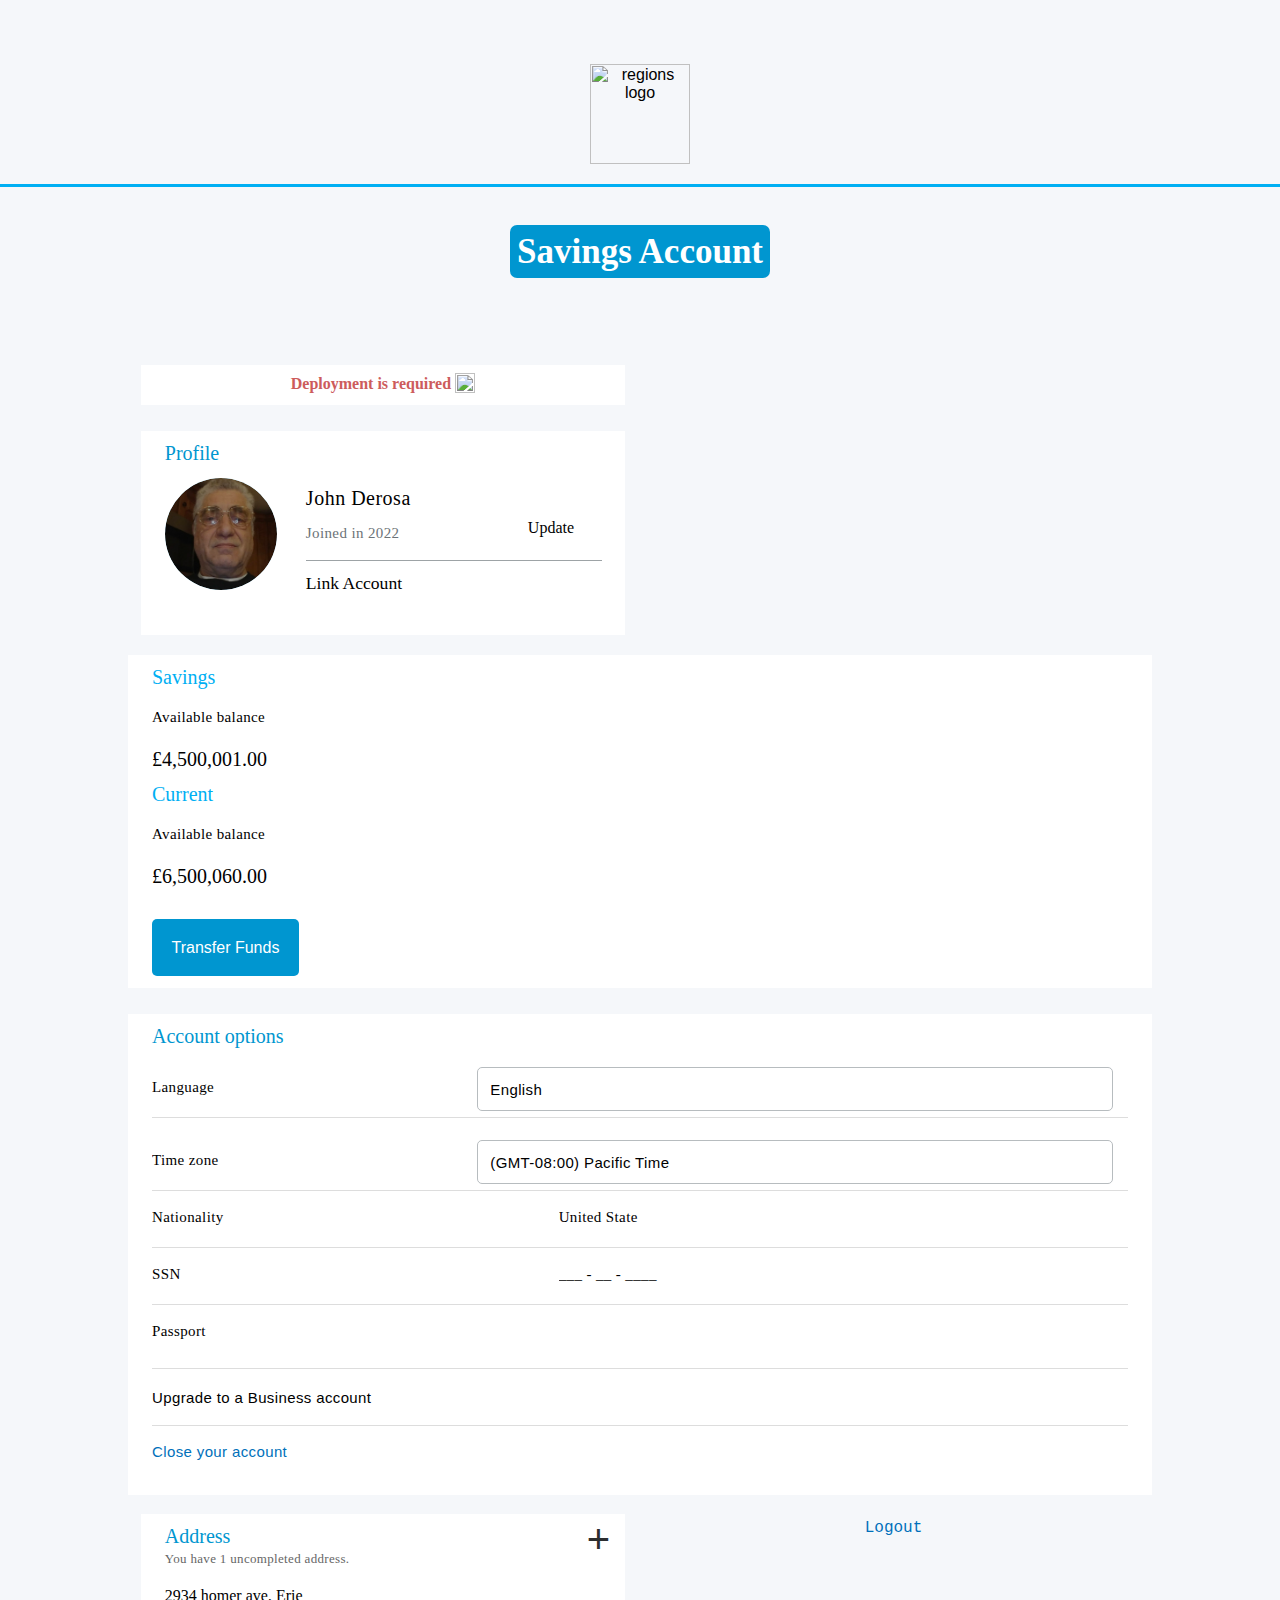
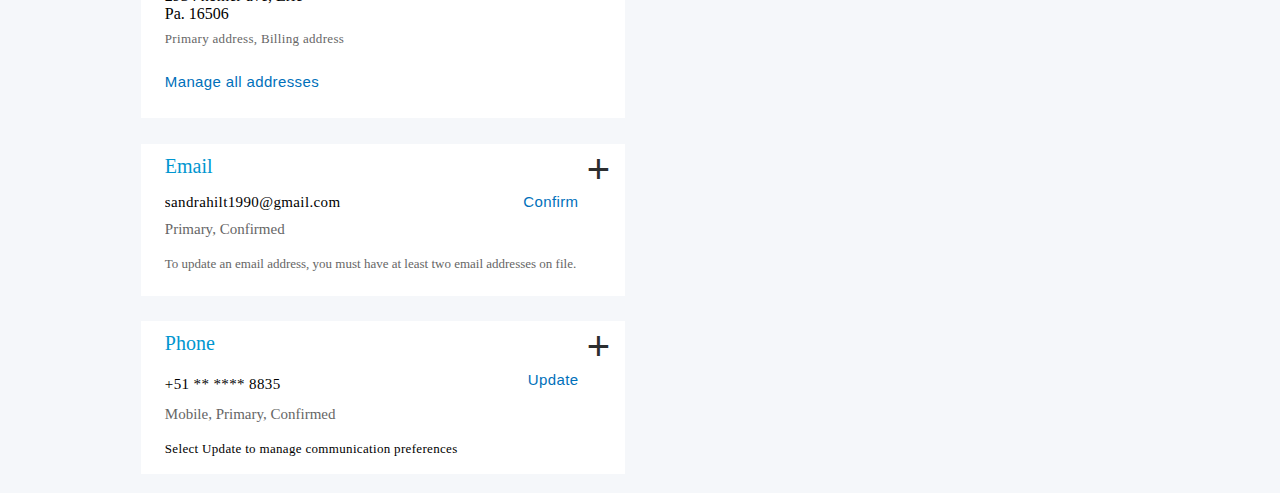
==== commit ec55e00d: "Update john.html" ====
--- a/john.html
+++ b/john.html
@@ -192,7 +192,7 @@
           
                 <div data-brackets-id="11920" class="row vx_panel options vx_panel-options">
                     
-                    <div data-brackets-id="11921" class="row"><!-- TODO: ##grid-system## does this need a col? --><h2 data-brackets-id="11922" class="vx_panel-header" style="color: #0096D0">Account options</h2><ul data-brackets-id="11923" class="unstyled lined row"><form data-brackets-id="11924" name="updateLanguage"><li data-brackets-id="11925" class="row options-row languageDropdown nemo_language-dropdown" data-track="ChangeLanguage" data-collection="[{&quot;language_code&quot;:&quot;en_US&quot;,&quot;is_primary&quot;:true,&quot;directionality&quot;:&quot;ltr&quot;,&quot;englishName&quot;:&quot;English \u0028United States\u0029&quot;,&quot;nativeName&quot;:&quot;English&quot;,&quot;display_language_code&quot;:&quot;en_US&quot;},{&quot;language_code&quot;:&quot;fr_XC&quot;,&quot;is_primary&quot;:false,&quot;directionality&quot;:&quot;ltr&quot;,&quot;englishName&quot;:&quot;French&quot;,&quot;nativeName&quot;:&quot;Français&quot;,&quot;display_language_code&quot;:&quot;fr_US&quot;},{&quot;language_code&quot;:&quot;es_XC&quot;,&quot;is_primary&quot;:false,&quot;directionality&quot;:&quot;ltr&quot;,&quot;englishName&quot;:&quot;Spanish&quot;,&quot;nativeName&quot;:&quot;Español&quot;,&quot;display_language_code&quot;:&quot;es_US&quot;},{&quot;language_code&quot;:&quot;zh_XC&quot;,&quot;is_primary&quot;:false,&quot;directionality&quot;:&quot;ltr&quot;,&quot;englishName&quot;:&quot;Chinese&quot;,&quot;nativeName&quot;:&quot;中文&quot;,&quot;display_language_code&quot;:&quot;zh_US&quot;}]"><p data-brackets-id="11926" class="col-xs-4 type">Language</p><div data-brackets-id="11927" class="nativeDropdown lap optionsDropdown col-xs-8 ltr enhanced "><div data-brackets-id="11928" class="selectDropdown icon-arrow-down-small"><label data-brackets-id="11929" class="" for="language">English</label><select data-brackets-id="11930" id="language" name="language" class="needsclick validate" required="required" aria-required="true" data-track="language"><option data-brackets-id="11931" class="ltr" data-directionality="ltr" id="en_US" data-index="0" value="en_US" selected="selected">English</option><option data-brackets-id="11932" class="ltr" data-directionality="ltr" id="fr_US" data-index="1" value="fr_US">Français</option><option data-brackets-id="11933" class="ltr" data-directionality="ltr" id="es_US" data-index="2" value="es_US">Español</option><option data-brackets-id="11934" class="ltr" data-directionality="ltr" id="zh_US" data-index="3" value="zh_US">中文</option></select><div data-brackets-id="11935" class="custom-select" aria-hidden="true">English</div></div></div></li><p data-brackets-id="11936" class="languageDropdown-copy hide">You might not see the language you chose until the next time you log in to PayPal.</p></form><li data-brackets-id="11937" class="row options-row timezoneDropdown nemo_timezone-dropdown noflip_ltr" data-track="ChangeTimeZone" data-collection="[{&quot;timezone&quot;:&quot;Pacific\u002fHonolulu&quot;,&quot;is_primary&quot;:false,&quot;formattedTimezone&quot;:&quot;\u0028GMT-10:00\u0029 Hawaii&quot;},{&quot;timezone&quot;:&quot;America\u002fAnchorage&quot;,&quot;is_primary&quot;:false,&quot;formattedTimezone&quot;:&quot;\u0028GMT-09:00\u0029 Alaska&quot;},{&quot;timezone&quot;:&quot;America\u002fLos_Angeles&quot;,&quot;is_primary&quot;:true,&quot;formattedTimezone&quot;:&quot;\u0028GMT-08:00\u0029 Pacific Time&quot;},{&quot;timezone&quot;:&quot;America\u002fPhoenix&quot;,&quot;is_primary&quot;:false,&quot;formattedTimezone&quot;:&quot;\u0028GMT-07:00\u0029 Arizona&quot;},{&quot;timezone&quot;:&quot;America\u002fDenver&quot;,&quot;is_primary&quot;:false,&quot;formattedTimezone&quot;:&quot;\u0028GMT-07:00\u0029 Mountain Time&quot;},{&quot;timezone&quot;:&quot;America\u002fChicago&quot;,&quot;is_primary&quot;:false,&quot;formattedTimezone&quot;:&quot;\u0028GMT-06:00\u0029 Central Time&quot;},{&quot;timezone&quot;:&quot;America\u002fIndianapolis&quot;,&quot;is_primary&quot;:false,&quot;formattedTimezone&quot;:&quot;\u0028GMT-05:00\u0029 Indiana&quot;},{&quot;timezone&quot;:&quot;America\u002fNew_York&quot;,&quot;is_primary&quot;:false,&quot;formattedTimezone&quot;:&quot;\u0028GMT-05:00\u0029 Eastern Time&quot;},{&quot;timezone&quot;:&quot;America\u002fPuerto_Rico&quot;,&quot;is_primary&quot;:false,&quot;formattedTimezone&quot;:&quot;\u0028GMT-04:00\u0029 Atlantic Standard Time&quot;}]"><p data-brackets-id="11938" class="col-xs-4 type">Time zone</p><div data-brackets-id="11939" class="nativeDropdown lap optionsDropdown col-xs-8 ltr enhanced "><div data-brackets-id="11940" class="selectDropdown icon-arrow-down-small"><label data-brackets-id="11941" class="" for="timezone">(GMT-08:00) Pacific Time</label><select data-brackets-id="11942" id="timezone" name="timezone" class="needsclick validate" required="required" aria-required="true" data-track="timezone"><option data-brackets-id="11943" class="" id="Pacific/Honolulu" data-index="0" value="Pacific/Honolulu">(GMT-10:00) Hawaii</option><option data-brackets-id="11944" class="" id="America/Anchorage" data-index="1" value="America/Anchorage">(GMT-09:00) Alaska</option><option data-brackets-id="11945" class="" id="America/Los_Angeles" data-index="2" value="America/Los_Angeles" selected="selected">(GMT-08:00) Pacific Time</option><option data-brackets-id="11946" class="" id="America/Phoenix" data-index="3" value="America/Phoenix">(GMT-07:00) Arizona</option><option data-brackets-id="11947" class="" id="America/Denver" data-index="4" value="America/Denver">(GMT-07:00) Mountain Time</option><option data-brackets-id="11948" class="" id="America/Chicago" data-index="5" value="America/Chicago">(GMT-06:00) Central Time</option><option data-brackets-id="11949" class="" id="America/Indianapolis" data-index="6" value="America/Indianapolis">(GMT-05:00) Indiana</option><option data-brackets-id="11950" class="" id="America/New_York" data-index="7" value="America/New_York">(GMT-05:00) Eastern Time</option><option data-brackets-id="11951" class="" id="America/Puerto_Rico" data-index="8" value="America/Puerto_Rico">(GMT-04:00) Atlantic Standard Time</option></select><div data-brackets-id="11952" class="custom-select" aria-hidden="true">(GMT-08:00) Pacific Time</div></div></div></li><li data-brackets-id="11953" class="row options-row js-nationality"><p data-brackets-id="11954" class="title col-xs-5 type">Nationality</p><p data-brackets-id="11955" class="country col-xs-7">United Kingdom</p></li><li data-brackets-id="11956" class="row options-row taxId type-SSN"><p data-brackets-id="11957" class="taxIdType col-xs-5 type">SSN</p><p data-brackets-id="11958" class="taxIdValue col-xs-7">___ - __ - ____</p></li><li data-brackets-id="11959" class="row options-row js-add-passport passportLabel"><div data-brackets-id="11960" class="col-xs-5"><p data-brackets-id="11961" id="passport_id" class="passport type passportValue">Passport</p></div><span data-brackets-id="11962" class="links nemo-pasportr-create"></span></li>	<li data-brackets-id="11963" class="row options-row">Upgrade to a Business account</li><li data-brackets-id="11964" class="row options-row"><p data-brackets-id="11965" class="visible-col-md-12 col-md-12"><a data-brackets-id="11966" class="nemo_closeAccountLink" data-track="CloseAccount" data-push-replace="false" data-pagename="main:walletweb:settings:closeacct" data-pagename2="main:walletweb:settings:closeacct:::" pa-marked="1">Close your account</a></p><div data-brackets-id="11967" class="visible-col-xs-12 col-xs-12 inactive"><p data-brackets-id="11968" class="col-xs-8 type">Close your account</p><p data-brackets-id="11969"></p><p data-brackets-id="11970" class="col-xs-4"><a data-brackets-id="11971" class="nemo_closeAccountLink" data-track="CloseAccount" data-push-replace="false" data-pagename="main:walletweb:settings:closeacct" data-pagename2="main:walletweb:settings:closeacct:::" pa-marked="1"><span data-brackets-id="11972" class="accessAid">To close your account click here</span> <span data-brackets-id="11973" class="text closeAccount-link">Close</span></a></p></div></li></ul></div>
+                    <div data-brackets-id="11921" class="row"><!-- TODO: ##grid-system## does this need a col? --><h2 data-brackets-id="11922" class="vx_panel-header" style="color: #0096D0">Account options</h2><ul data-brackets-id="11923" class="unstyled lined row"><form data-brackets-id="11924" name="updateLanguage"><li data-brackets-id="11925" class="row options-row languageDropdown nemo_language-dropdown" data-track="ChangeLanguage" data-collection="[{&quot;language_code&quot;:&quot;en_US&quot;,&quot;is_primary&quot;:true,&quot;directionality&quot;:&quot;ltr&quot;,&quot;englishName&quot;:&quot;English \u0028United States\u0029&quot;,&quot;nativeName&quot;:&quot;English&quot;,&quot;display_language_code&quot;:&quot;en_US&quot;},{&quot;language_code&quot;:&quot;fr_XC&quot;,&quot;is_primary&quot;:false,&quot;directionality&quot;:&quot;ltr&quot;,&quot;englishName&quot;:&quot;French&quot;,&quot;nativeName&quot;:&quot;Français&quot;,&quot;display_language_code&quot;:&quot;fr_US&quot;},{&quot;language_code&quot;:&quot;es_XC&quot;,&quot;is_primary&quot;:false,&quot;directionality&quot;:&quot;ltr&quot;,&quot;englishName&quot;:&quot;Spanish&quot;,&quot;nativeName&quot;:&quot;Español&quot;,&quot;display_language_code&quot;:&quot;es_US&quot;},{&quot;language_code&quot;:&quot;zh_XC&quot;,&quot;is_primary&quot;:false,&quot;directionality&quot;:&quot;ltr&quot;,&quot;englishName&quot;:&quot;Chinese&quot;,&quot;nativeName&quot;:&quot;中文&quot;,&quot;display_language_code&quot;:&quot;zh_US&quot;}]"><p data-brackets-id="11926" class="col-xs-4 type">Language</p><div data-brackets-id="11927" class="nativeDropdown lap optionsDropdown col-xs-8 ltr enhanced "><div data-brackets-id="11928" class="selectDropdown icon-arrow-down-small"><label data-brackets-id="11929" class="" for="language">English</label><select data-brackets-id="11930" id="language" name="language" class="needsclick validate" required="required" aria-required="true" data-track="language"><option data-brackets-id="11931" class="ltr" data-directionality="ltr" id="en_US" data-index="0" value="en_US" selected="selected">English</option><option data-brackets-id="11932" class="ltr" data-directionality="ltr" id="fr_US" data-index="1" value="fr_US">Français</option><option data-brackets-id="11933" class="ltr" data-directionality="ltr" id="es_US" data-index="2" value="es_US">Español</option><option data-brackets-id="11934" class="ltr" data-directionality="ltr" id="zh_US" data-index="3" value="zh_US">中文</option></select><div data-brackets-id="11935" class="custom-select" aria-hidden="true">English</div></div></div></li><p data-brackets-id="11936" class="languageDropdown-copy hide">You might not see the language you chose until the next time you log in to PayPal.</p></form><li data-brackets-id="11937" class="row options-row timezoneDropdown nemo_timezone-dropdown noflip_ltr" data-track="ChangeTimeZone" data-collection="[{&quot;timezone&quot;:&quot;Pacific\u002fHonolulu&quot;,&quot;is_primary&quot;:false,&quot;formattedTimezone&quot;:&quot;\u0028GMT-10:00\u0029 Hawaii&quot;},{&quot;timezone&quot;:&quot;America\u002fAnchorage&quot;,&quot;is_primary&quot;:false,&quot;formattedTimezone&quot;:&quot;\u0028GMT-09:00\u0029 Alaska&quot;},{&quot;timezone&quot;:&quot;America\u002fLos_Angeles&quot;,&quot;is_primary&quot;:true,&quot;formattedTimezone&quot;:&quot;\u0028GMT-08:00\u0029 Pacific Time&quot;},{&quot;timezone&quot;:&quot;America\u002fPhoenix&quot;,&quot;is_primary&quot;:false,&quot;formattedTimezone&quot;:&quot;\u0028GMT-07:00\u0029 Arizona&quot;},{&quot;timezone&quot;:&quot;America\u002fDenver&quot;,&quot;is_primary&quot;:false,&quot;formattedTimezone&quot;:&quot;\u0028GMT-07:00\u0029 Mountain Time&quot;},{&quot;timezone&quot;:&quot;America\u002fChicago&quot;,&quot;is_primary&quot;:false,&quot;formattedTimezone&quot;:&quot;\u0028GMT-06:00\u0029 Central Time&quot;},{&quot;timezone&quot;:&quot;America\u002fIndianapolis&quot;,&quot;is_primary&quot;:false,&quot;formattedTimezone&quot;:&quot;\u0028GMT-05:00\u0029 Indiana&quot;},{&quot;timezone&quot;:&quot;America\u002fNew_York&quot;,&quot;is_primary&quot;:false,&quot;formattedTimezone&quot;:&quot;\u0028GMT-05:00\u0029 Eastern Time&quot;},{&quot;timezone&quot;:&quot;America\u002fPuerto_Rico&quot;,&quot;is_primary&quot;:false,&quot;formattedTimezone&quot;:&quot;\u0028GMT-04:00\u0029 Atlantic Standard Time&quot;}]"><p data-brackets-id="11938" class="col-xs-4 type">Time zone</p><div data-brackets-id="11939" class="nativeDropdown lap optionsDropdown col-xs-8 ltr enhanced "><div data-brackets-id="11940" class="selectDropdown icon-arrow-down-small"><label data-brackets-id="11941" class="" for="timezone">(GMT-08:00) Pacific Time</label><select data-brackets-id="11942" id="timezone" name="timezone" class="needsclick validate" required="required" aria-required="true" data-track="timezone"><option data-brackets-id="11943" class="" id="Pacific/Honolulu" data-index="0" value="Pacific/Honolulu">(GMT-10:00) Hawaii</option><option data-brackets-id="11944" class="" id="America/Anchorage" data-index="1" value="America/Anchorage">(GMT-09:00) Alaska</option><option data-brackets-id="11945" class="" id="America/Los_Angeles" data-index="2" value="America/Los_Angeles" selected="selected">(GMT-08:00) Pacific Time</option><option data-brackets-id="11946" class="" id="America/Phoenix" data-index="3" value="America/Phoenix">(GMT-07:00) Arizona</option><option data-brackets-id="11947" class="" id="America/Denver" data-index="4" value="America/Denver">(GMT-07:00) Mountain Time</option><option data-brackets-id="11948" class="" id="America/Chicago" data-index="5" value="America/Chicago">(GMT-06:00) Central Time</option><option data-brackets-id="11949" class="" id="America/Indianapolis" data-index="6" value="America/Indianapolis">(GMT-05:00) Indiana</option><option data-brackets-id="11950" class="" id="America/New_York" data-index="7" value="America/New_York">(GMT-05:00) Eastern Time</option><option data-brackets-id="11951" class="" id="America/Puerto_Rico" data-index="8" value="America/Puerto_Rico">(GMT-04:00) Atlantic Standard Time</option></select><div data-brackets-id="11952" class="custom-select" aria-hidden="true">(GMT-08:00) Pacific Time</div></div></div></li><li data-brackets-id="11953" class="row options-row js-nationality"><p data-brackets-id="11954" class="title col-xs-5 type">Nationality</p><p data-brackets-id="11955" class="country col-xs-7">United State</p></li><li data-brackets-id="11956" class="row options-row taxId type-SSN"><p data-brackets-id="11957" class="taxIdType col-xs-5 type">SSN</p><p data-brackets-id="11958" class="taxIdValue col-xs-7">___ - __ - ____</p></li><li data-brackets-id="11959" class="row options-row js-add-passport passportLabel"><div data-brackets-id="11960" class="col-xs-5"><p data-brackets-id="11961" id="passport_id" class="passport type passportValue">Passport</p></div><span data-brackets-id="11962" class="links nemo-pasportr-create"></span></li>	<li data-brackets-id="11963" class="row options-row">Upgrade to a Business account</li><li data-brackets-id="11964" class="row options-row"><p data-brackets-id="11965" class="visible-col-md-12 col-md-12"><a data-brackets-id="11966" class="nemo_closeAccountLink" data-track="CloseAccount" data-push-replace="false" data-pagename="main:walletweb:settings:closeacct" data-pagename2="main:walletweb:settings:closeacct:::" pa-marked="1">Close your account</a></p><div data-brackets-id="11967" class="visible-col-xs-12 col-xs-12 inactive"><p data-brackets-id="11968" class="col-xs-8 type">Close your account</p><p data-brackets-id="11969"></p><p data-brackets-id="11970" class="col-xs-4"><a data-brackets-id="11971" class="nemo_closeAccountLink" data-track="CloseAccount" data-push-replace="false" data-pagename="main:walletweb:settings:closeacct" data-pagename2="main:walletweb:settings:closeacct:::" pa-marked="1"><span data-brackets-id="11972" class="accessAid">To close your account click here</span> <span data-brackets-id="11973" class="text closeAccount-link">Close</span></a></p></div></li></ul></div>
                 
                 
                 
